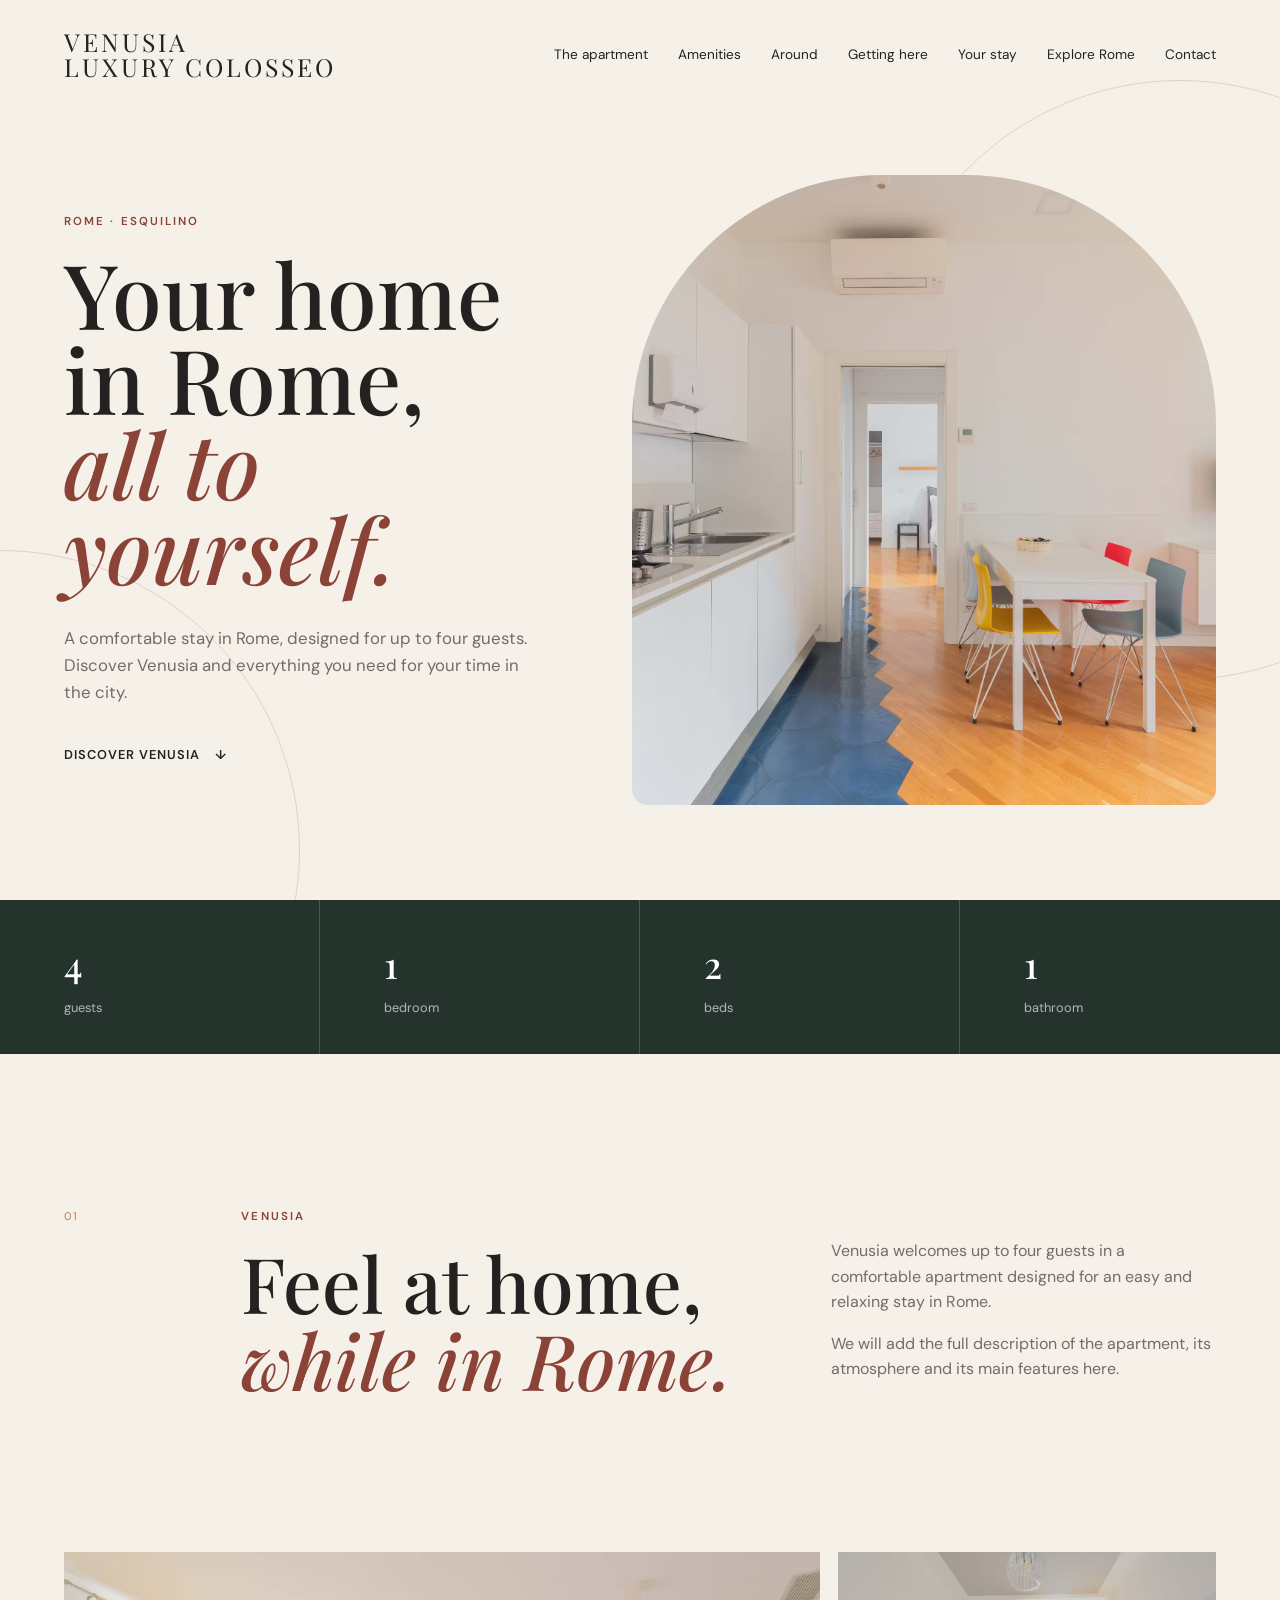
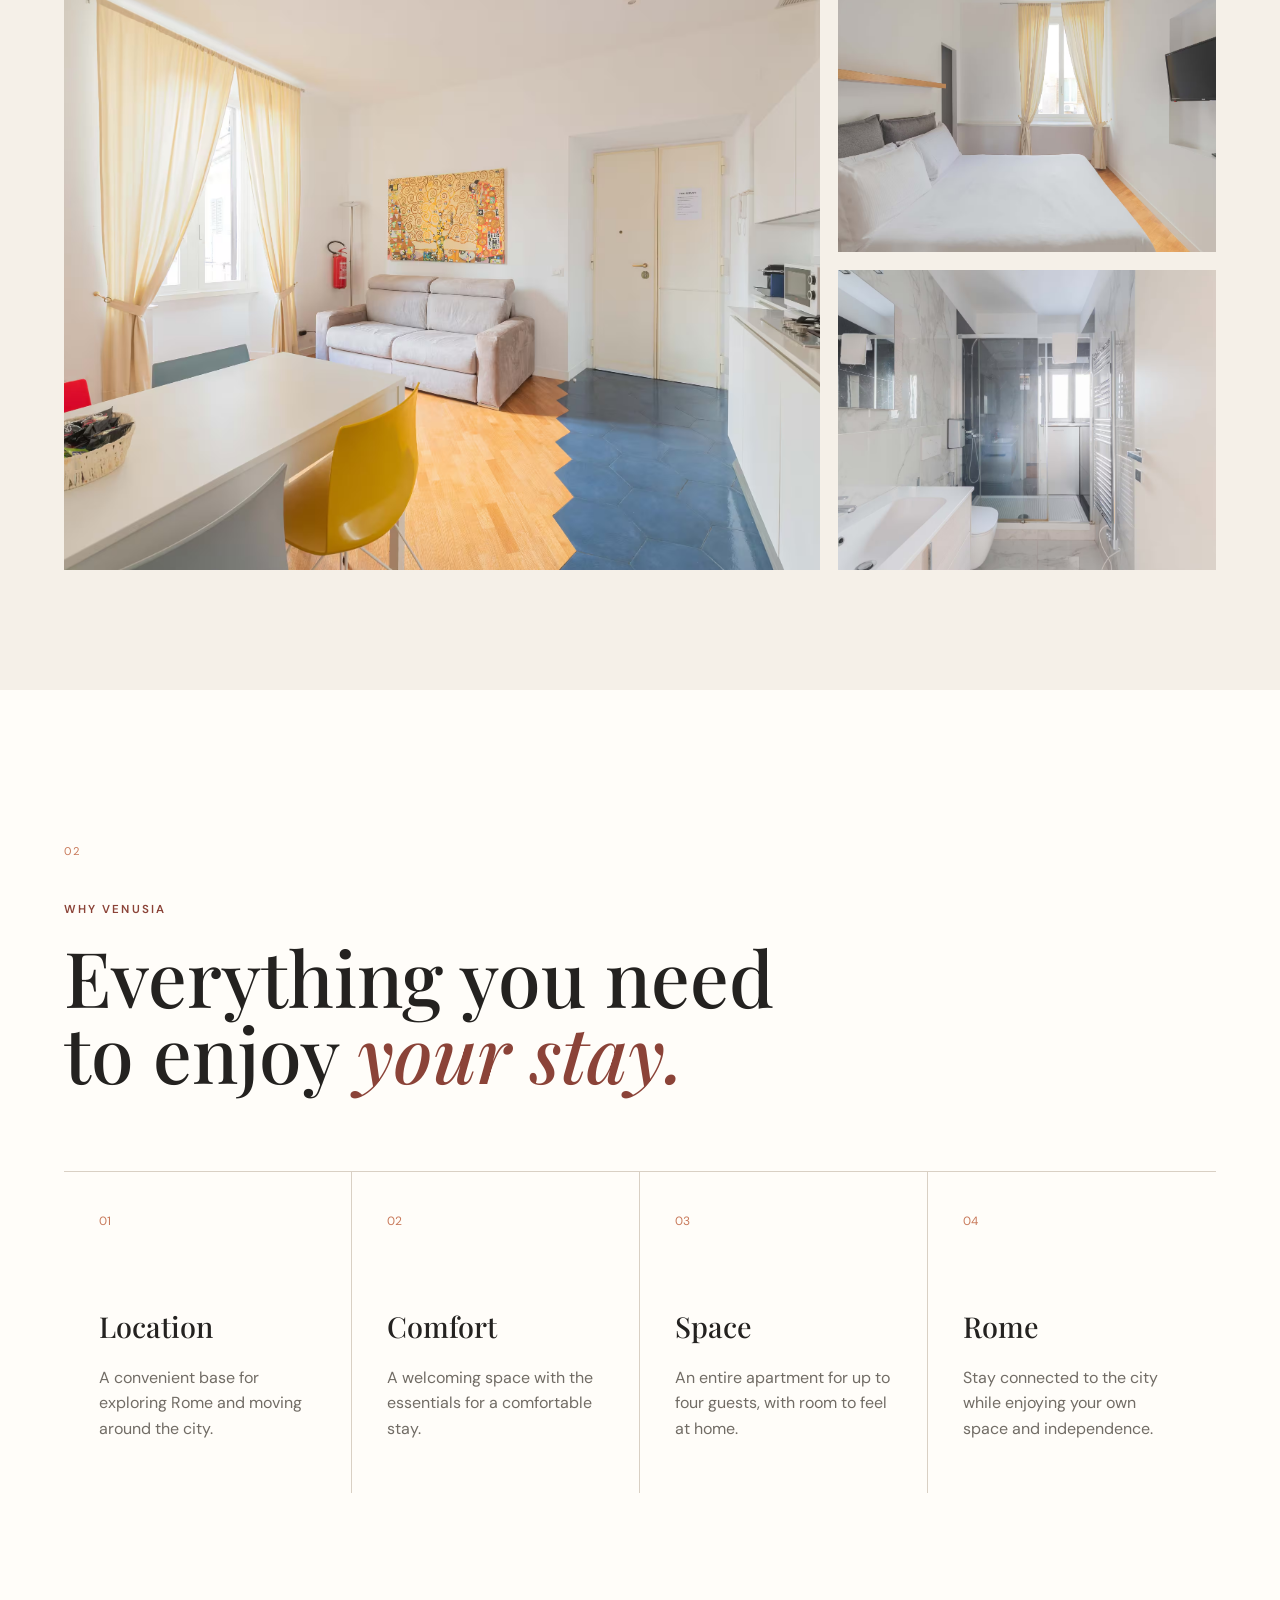
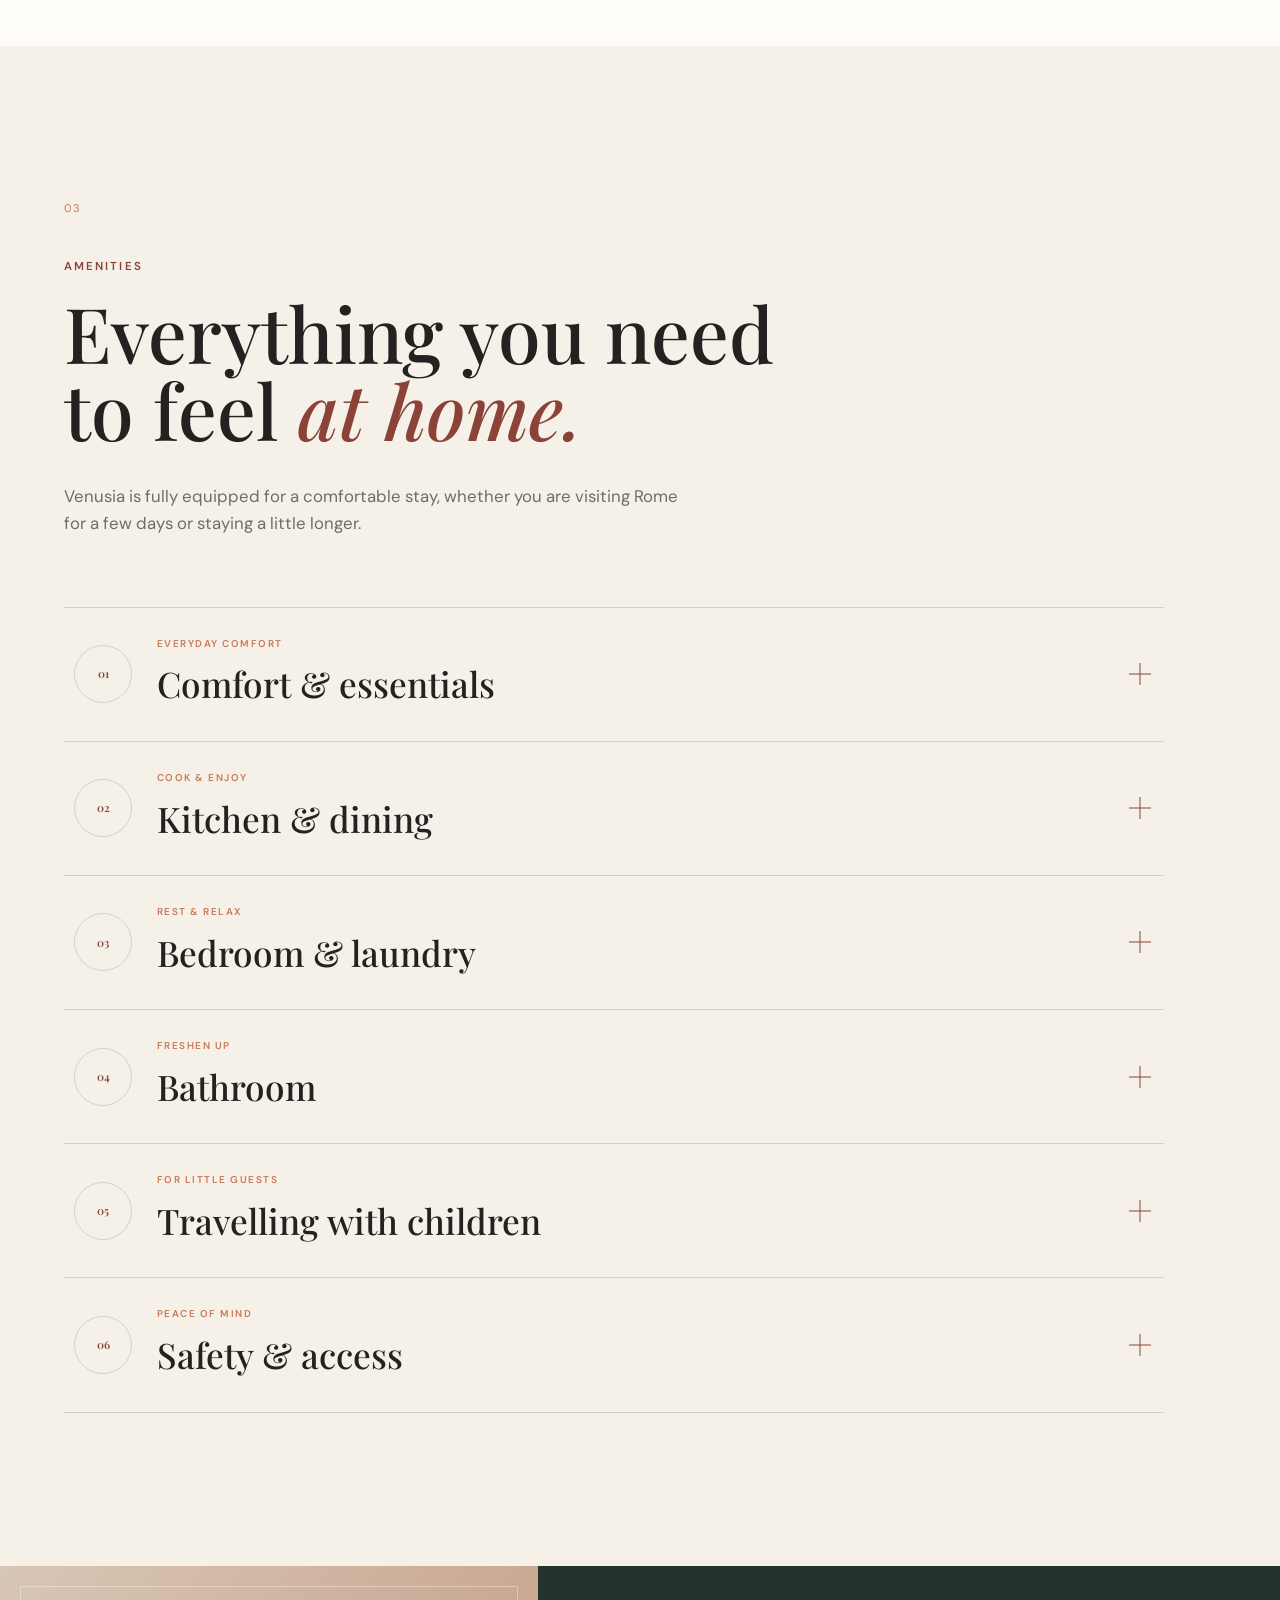
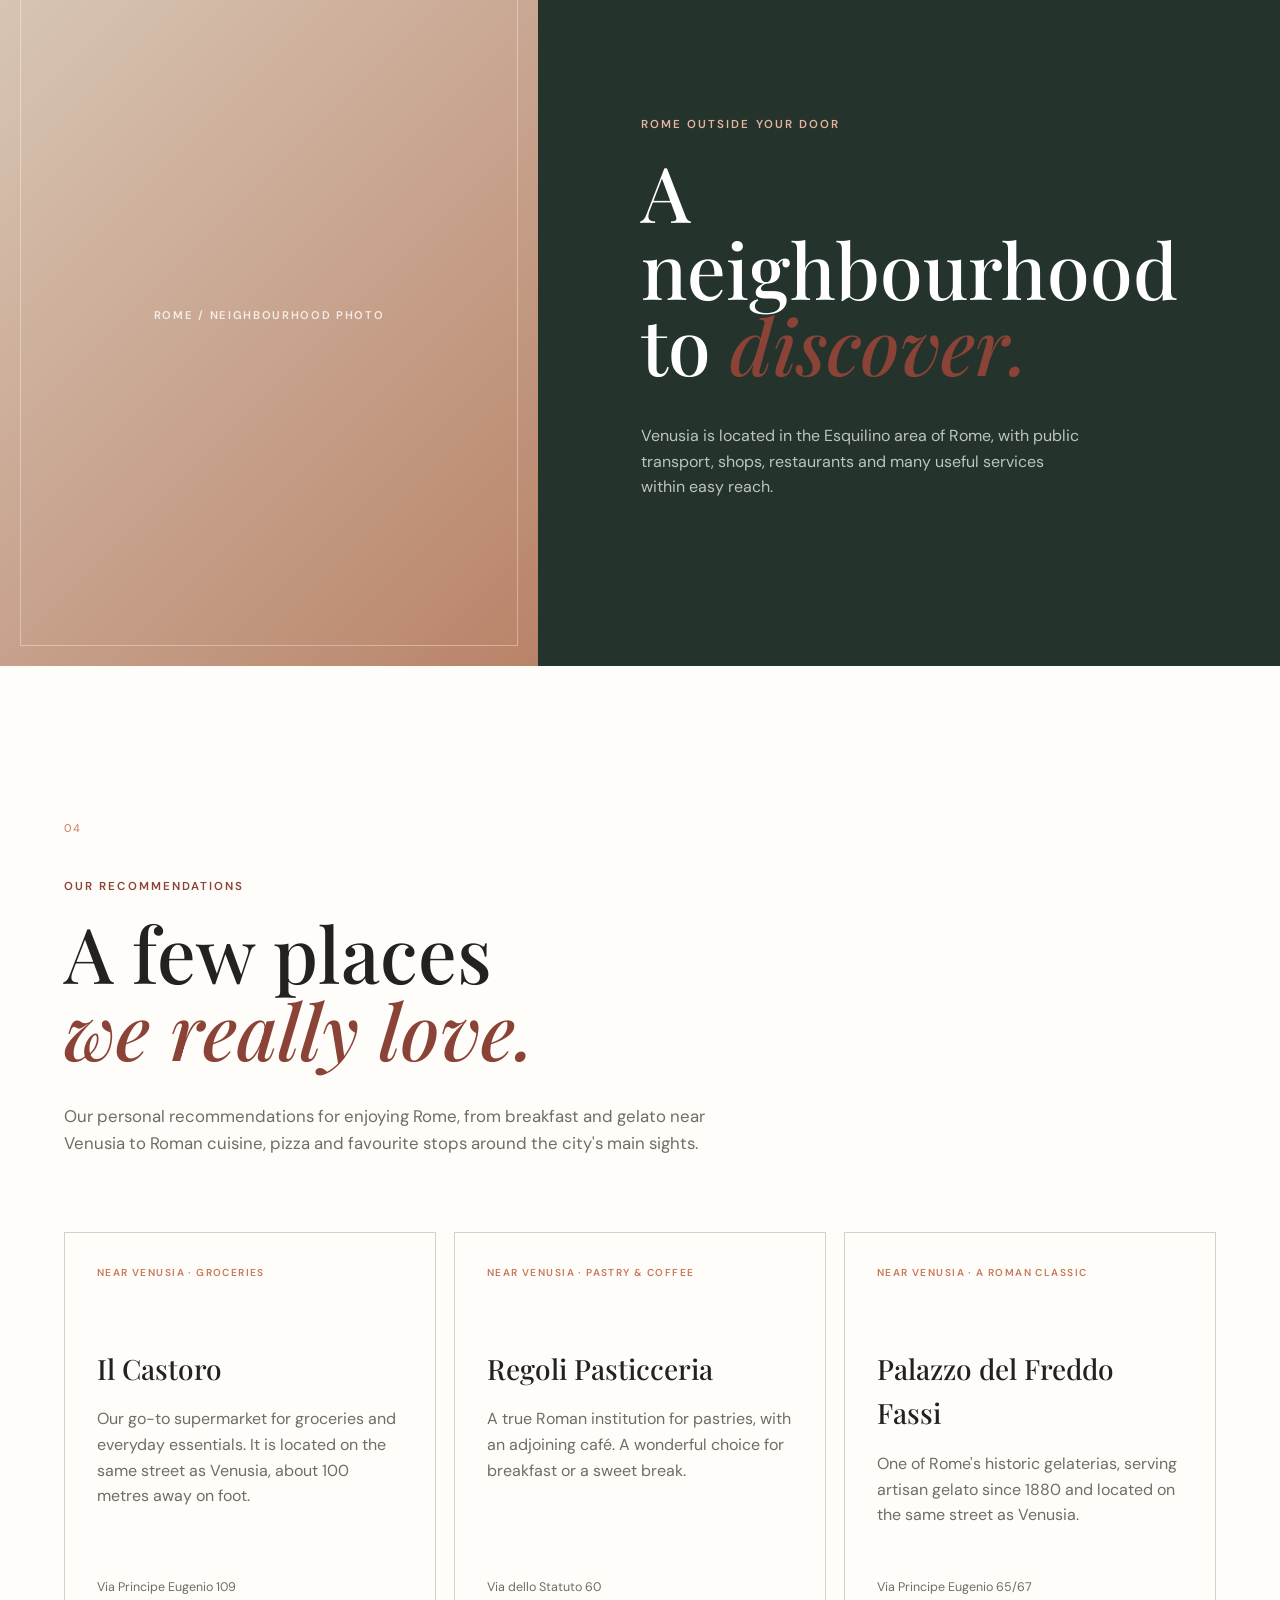
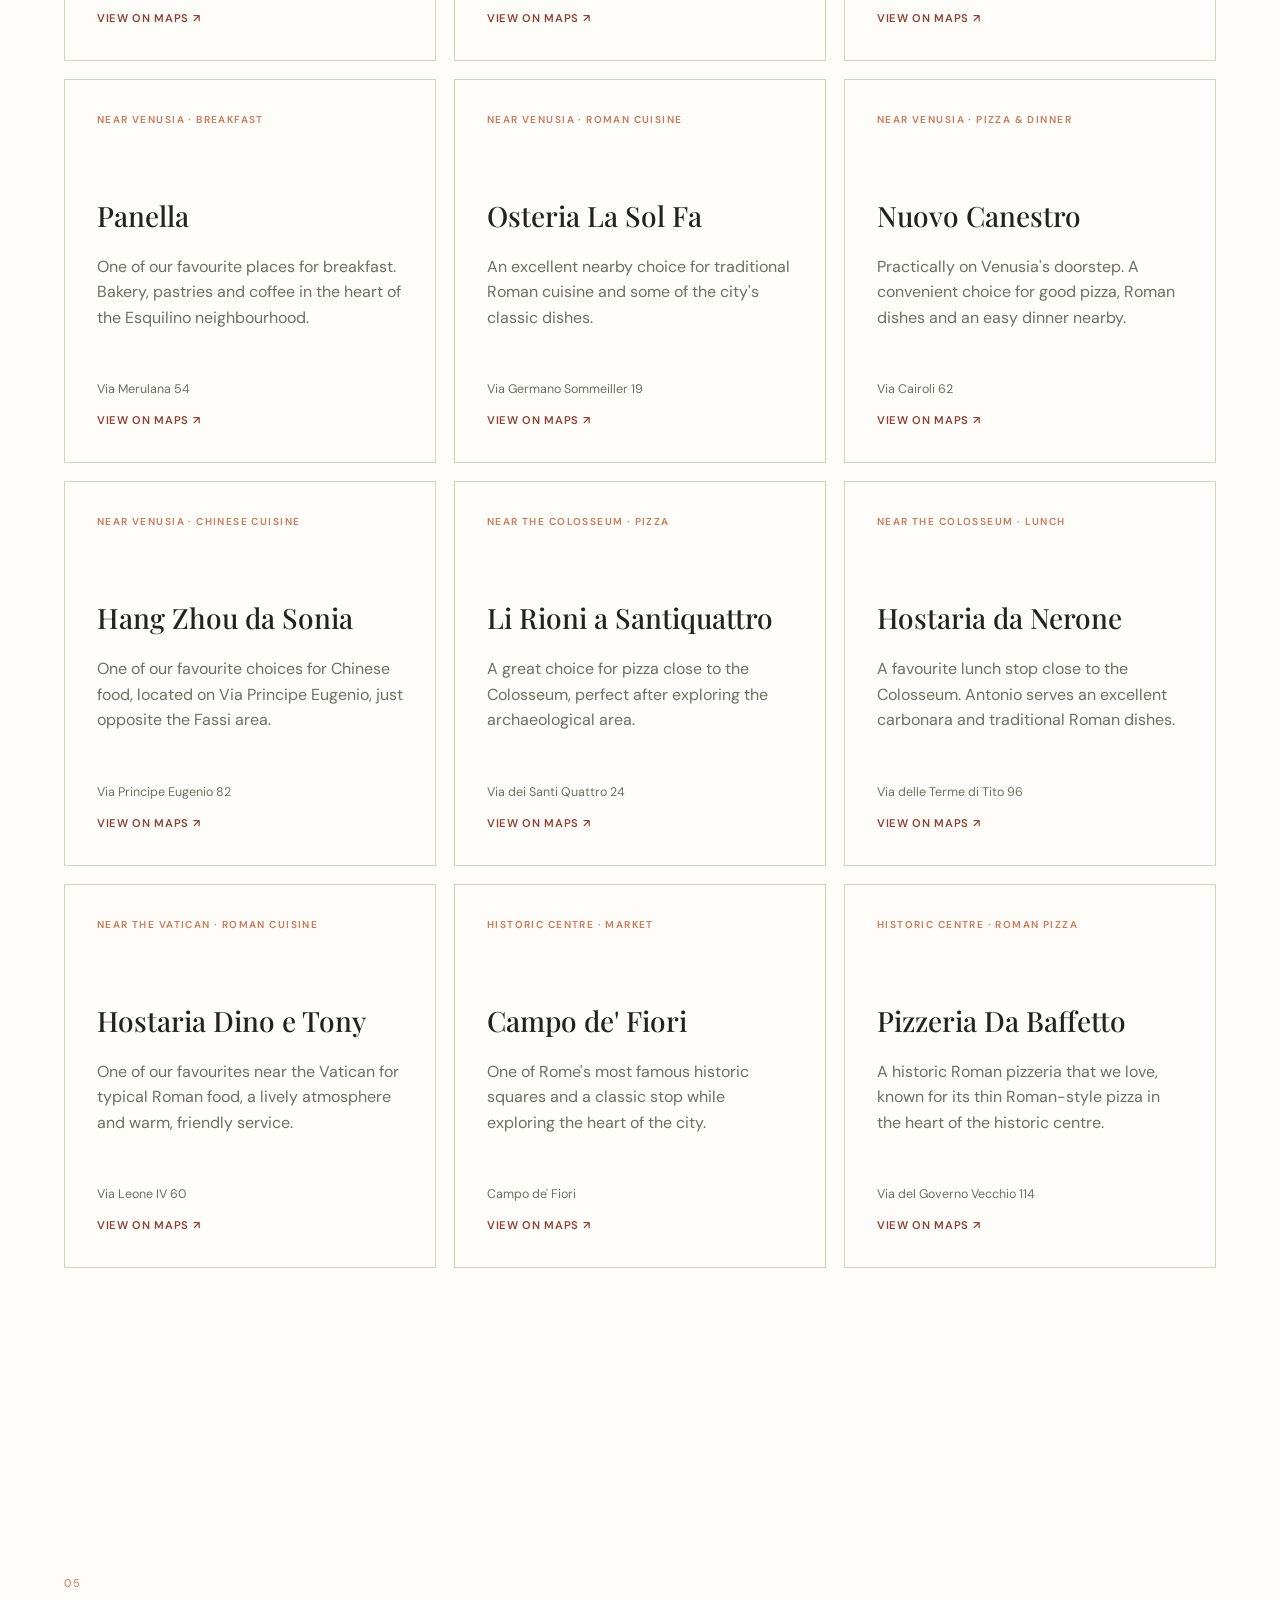
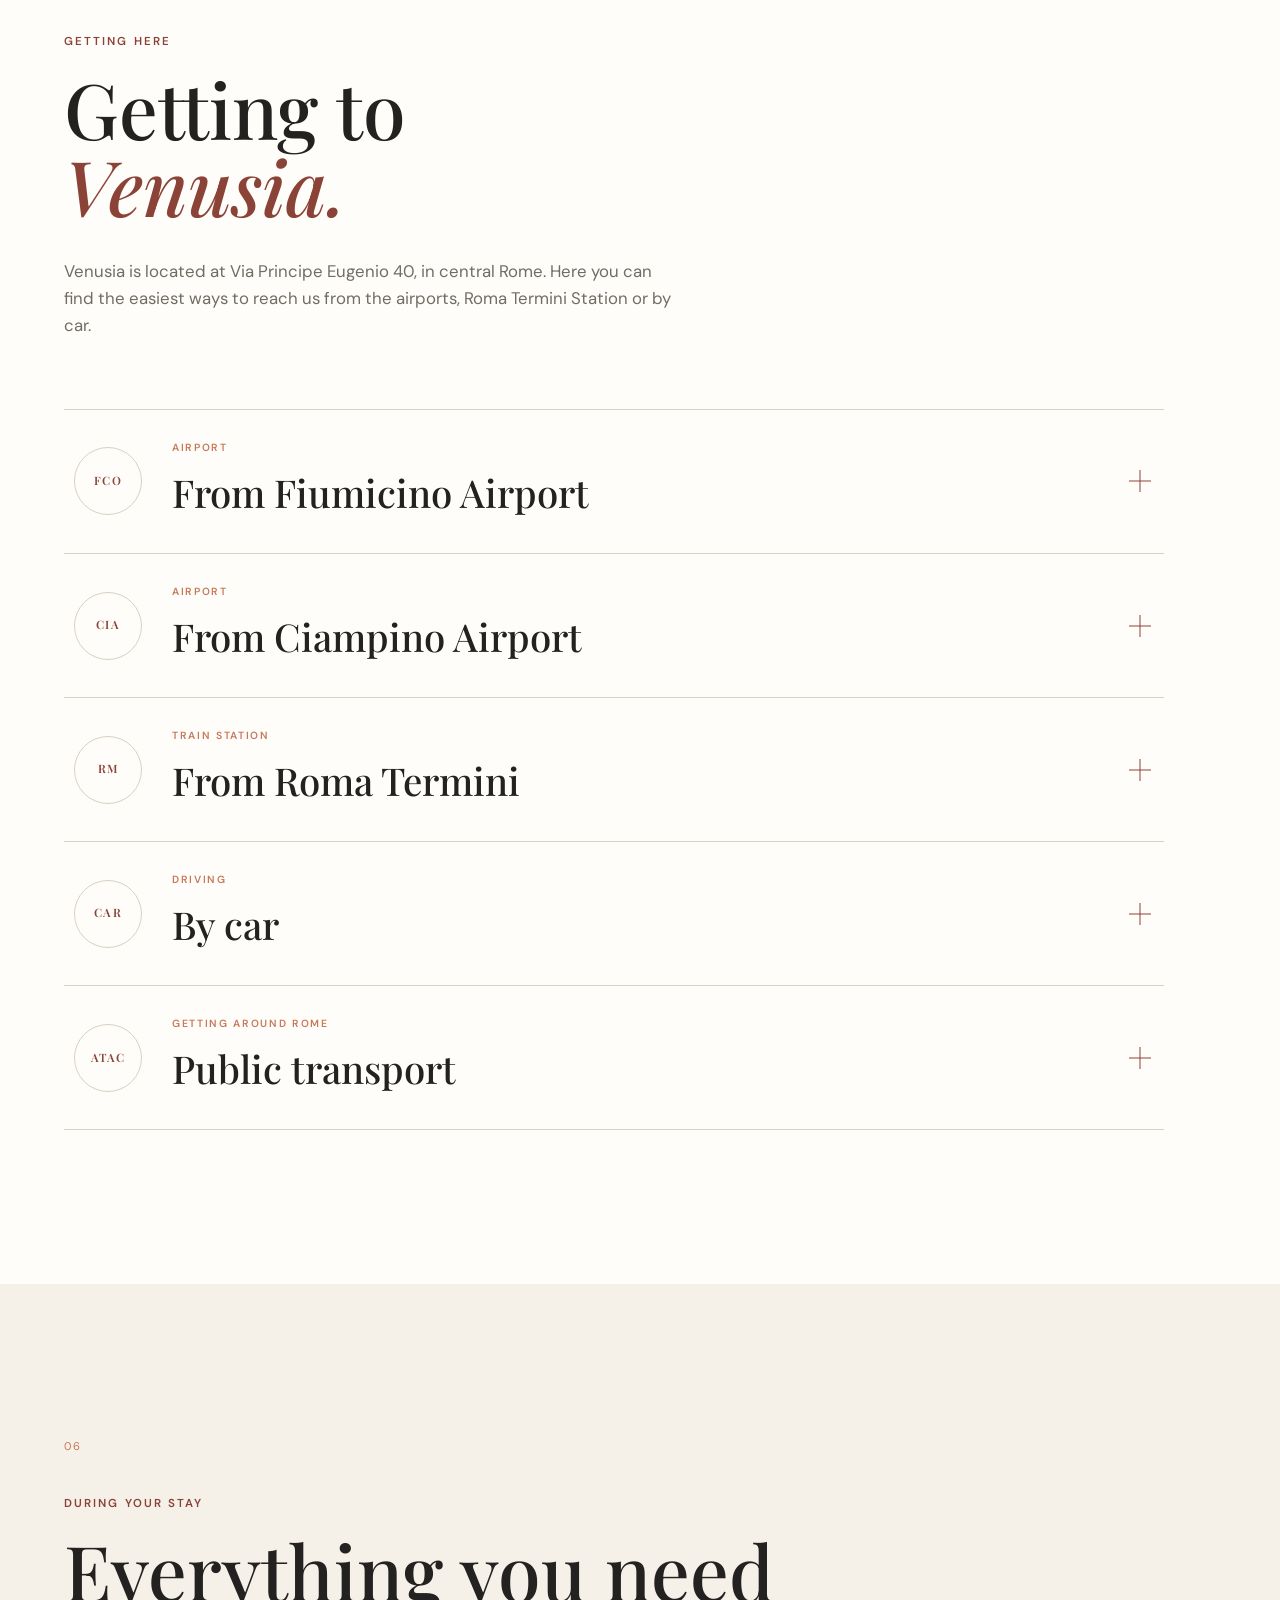
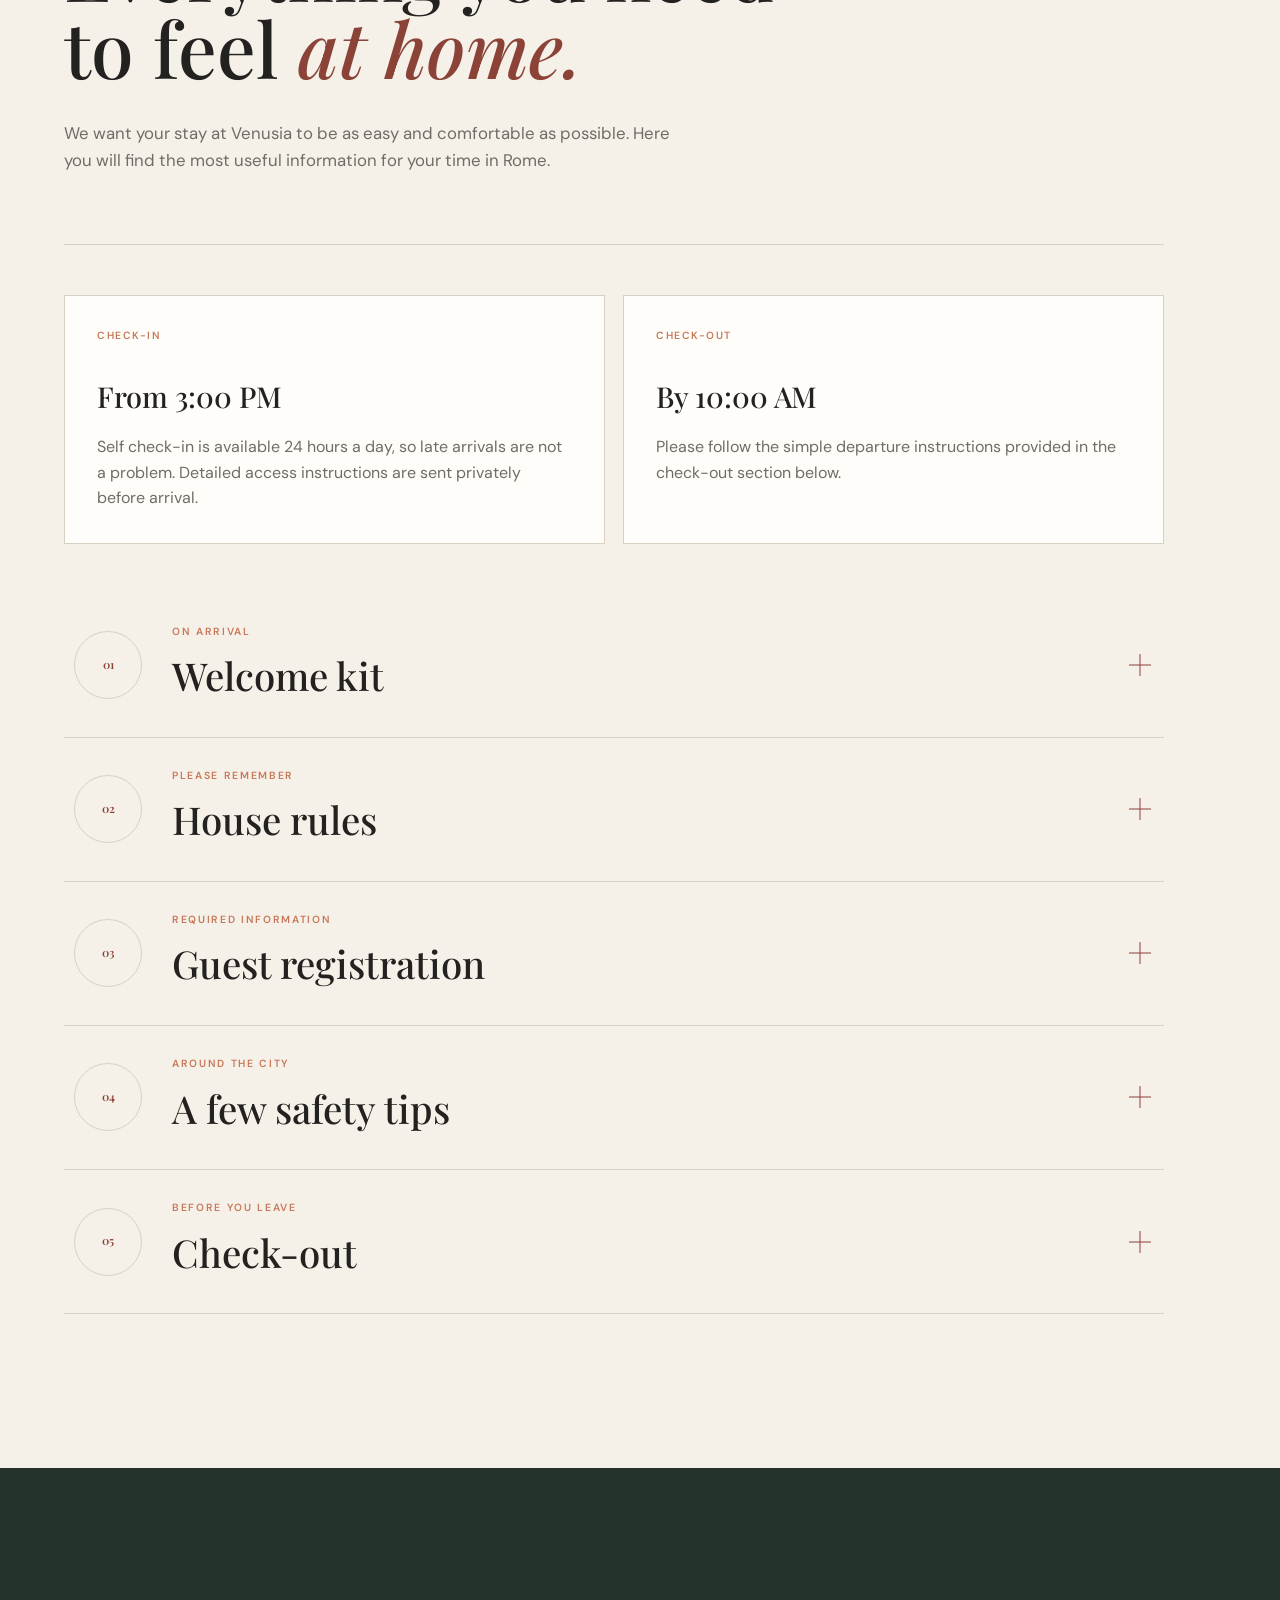
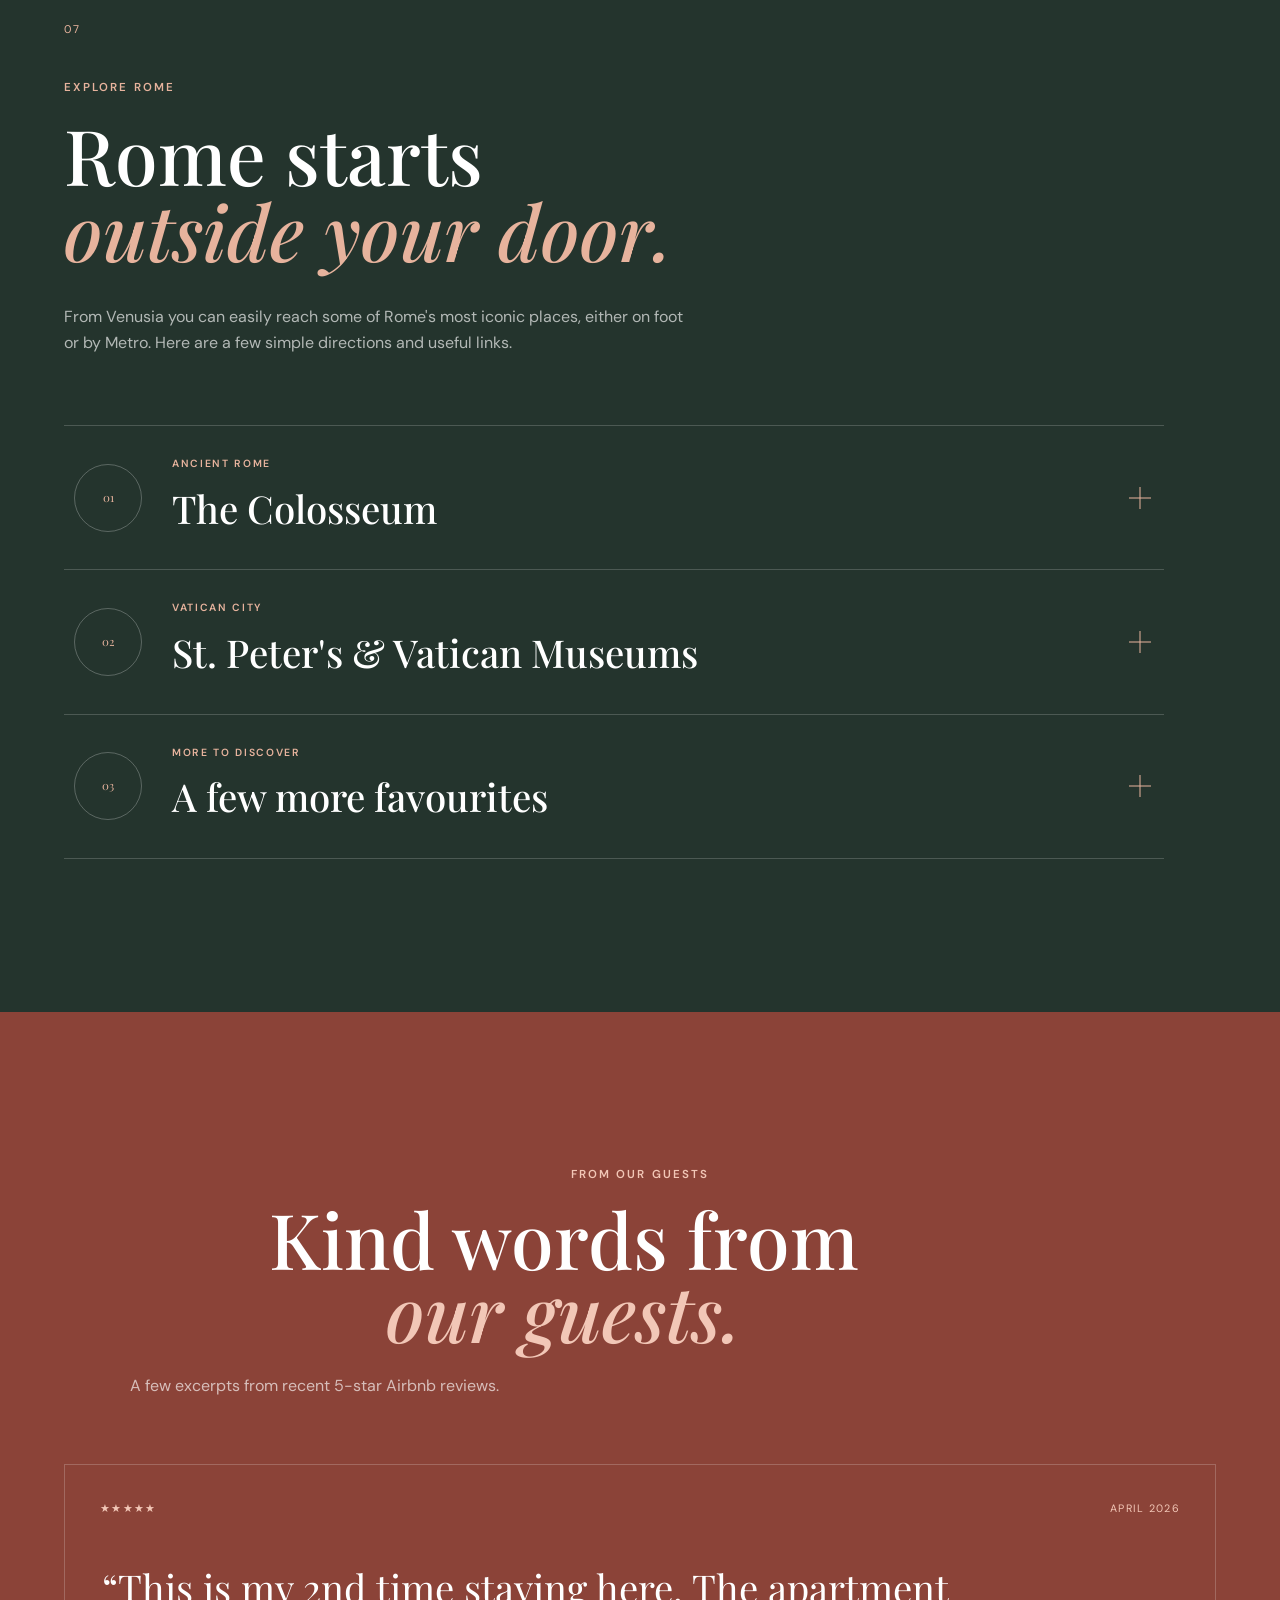
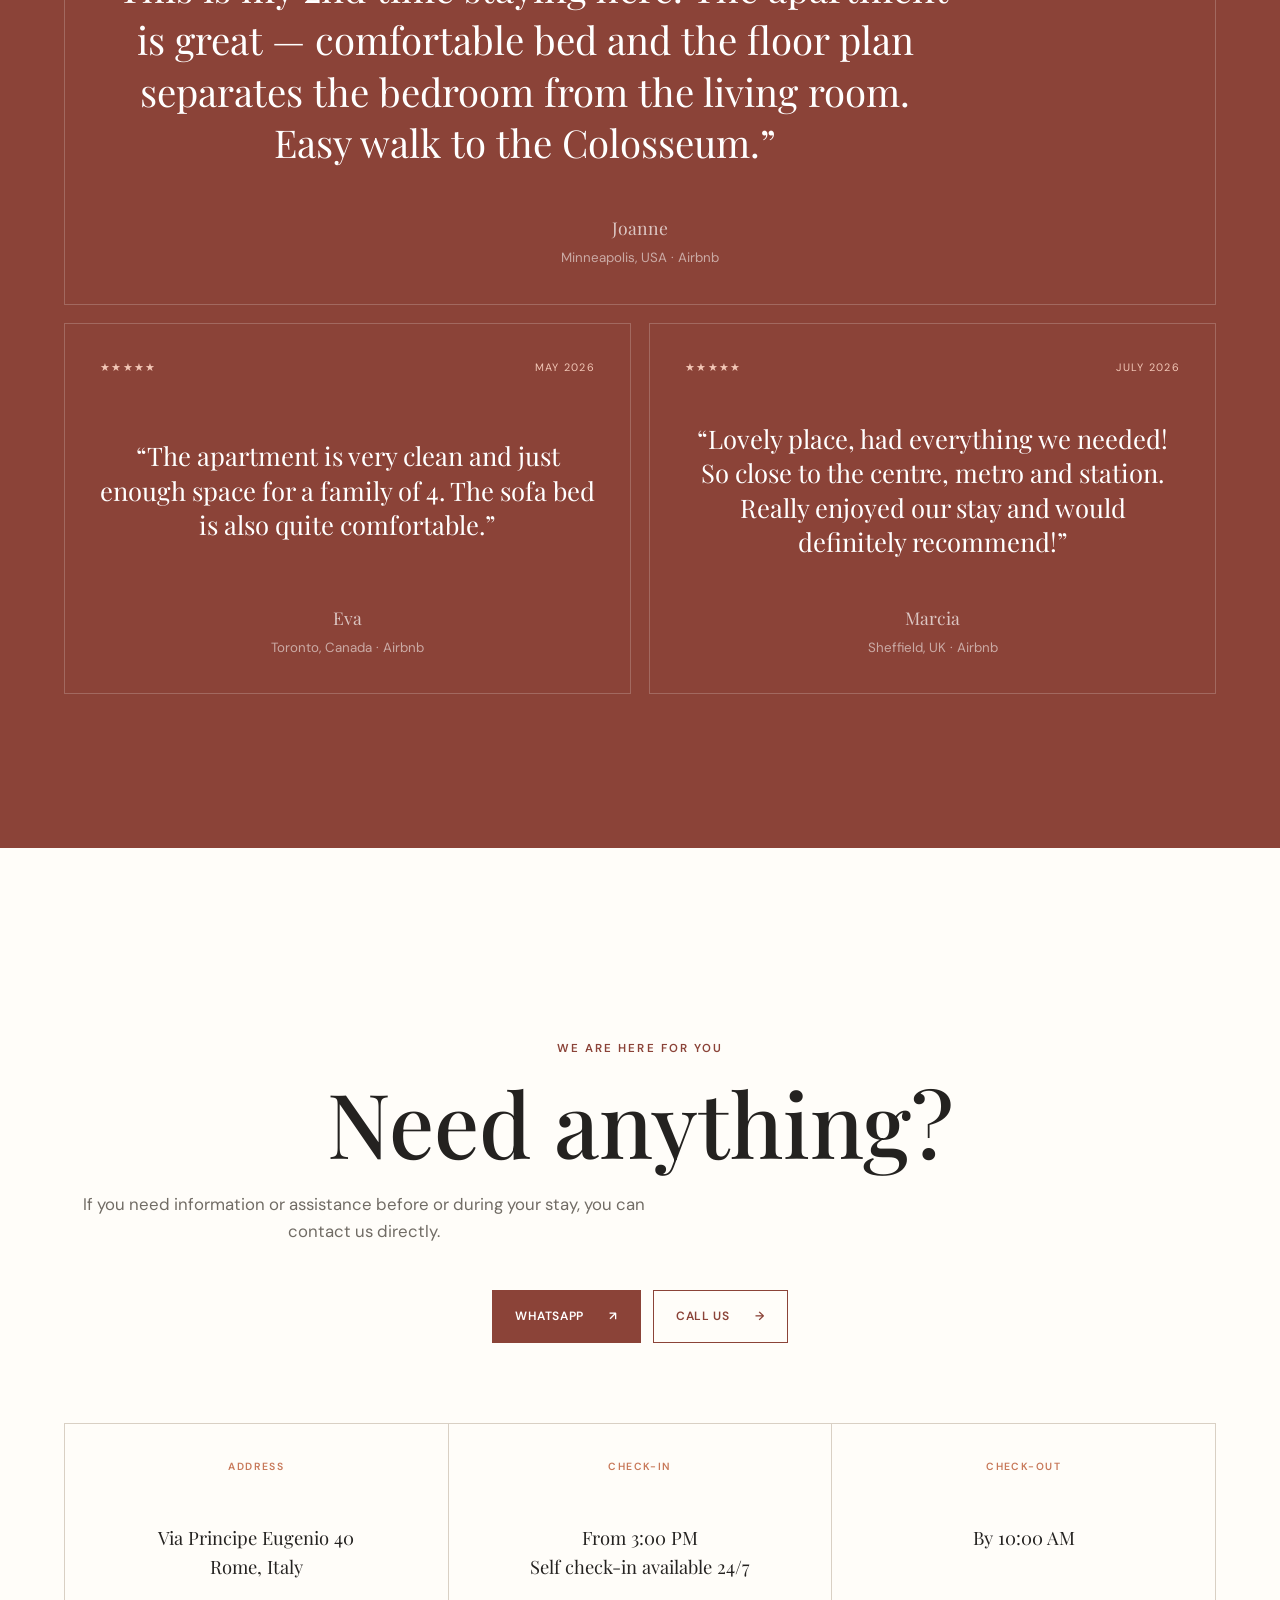
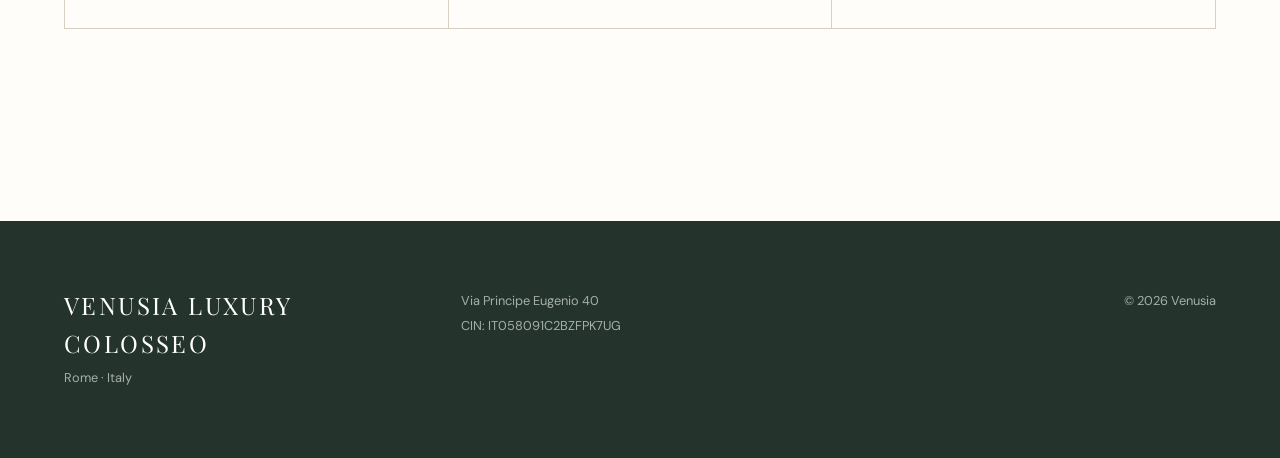
==== index.html @ f9a89384 "Complete Venusia Luxury Colosseo English website" ====
<!DOCTYPE html>
<html lang="en">

<head>
    <meta charset="UTF-8">

    <meta
        name="viewport"
        content="width=device-width, initial-scale=1.0"
    >

    <title>Venusia Luxury Colosseo | Rome</title>

    <meta
    name="description"
    content="Venusia Luxury Colosseo, a welcoming apartment in central Rome for up to four guests, close to the Colosseum and Metro Line A."
>

    <link rel="preconnect" href="https://fonts.googleapis.com">
    <link rel="preconnect" href="https://fonts.gstatic.com" crossorigin>

    <link
        href="https://fonts.googleapis.com/css2?family=DM+Sans:wght@400;500;600&family=Playfair+Display:ital,wght@0,500;0,600;1,500&display=swap"
        rel="stylesheet"
    >

    <link
        rel="stylesheet"
        href="css/style.css"
    >
</head>

<body>

    <!-- HEADER -->

    <header class="site-header">

        <a
            href="#top"
            class="logo"
        >
            VENUSIA
<span class="brand-subtitle">LUXURY COLOSSEO</span>
        </a>

       <nav class="desktop-nav">
    <a href="#casa">The apartment</a>
    <a href="#servizi">Amenities</a>
    <a href="#around-venusia">Around</a>
    <a href="#getting-here">Getting here</a>
    <a href="#during-stay">Your stay</a>
    <a href="#explore-rome">Explore Rome</a>
    <a href="#contatti">Contact</a>
       </nav>
        <button
            class="menu-button"
            id="menu-button"
            aria-label="Apri menu"
        >
            <span></span>
            <span></span>
        </button>

    </header>


    <!-- MENU MOBILE -->

    <div
        class="mobile-menu"
        id="mobile-menu"
    >

       <nav>
    <a href="#casa">The apartment</a>
    <a href="#servizi">Amenities</a>
    <a href="#around-venusia">Around Venusia</a>
    <a href="#getting-here">Getting to Venusia</a>
    <a href="#during-stay">During your stay</a>
    <a href="#explore-rome">Explore Rome</a>
    <a href="#recensioni">Reviews</a>
    <a href="#contatti">Contact</a>
       </nav>

    </div>


    <main id="top">


        <!-- HERO -->

        <section class="hero">

            <div class="hero-decoration hero-decoration-one"></div>
            <div class="hero-decoration hero-decoration-two"></div>

            <div class="hero-content">

                <p class="eyebrow">
                      ROME · ESQUILINO
                </p>

                 <h1>
                   Your home in Rome,<br>
                   <em>all to yourself.</em>
                </h1>

                <p class="hero-description">
    A comfortable stay in Rome, designed for up to four guests.
    Discover Venusia and everything you need for your time in the city.
</p>

                <a
                    href="#casa"
                    class="text-link"
                >
                    Discover Venusia
                    <span>↓</span>
                </a>

            </div>


            <div class="hero-image">

    <img
        src="assets/images/venusia-hero-bedroom.jpg.avif"
        alt="Bedroom at Venusia apartment in Rome"
    >

           </div>     

        </section>


        <!-- DATI RAPIDI -->

        <section class="facts">

    <div>
        <strong>4</strong>
        <span>guests</span>
    </div>

    <div>
        <strong>1</strong>
        <span>bedroom</span>
    </div>

    <div>
        <strong>2</strong>
        <span>beds</span>
    </div>

    <div>
        <strong>1</strong>
        <span>bathroom</span>
    </div>

</section>


        <!-- LA CASA -->

        <section
            class="section intro-section"
            id="casa"
        >

            <div class="section-number">
                01
            </div>

            <div class="section-heading">

                <p class="eyebrow">
                    VENUSIA
                </p>

                <h2>
    Feel at home,<br>
    <em>while in Rome.</em>
</h2>

            </div>

            <div class="intro-text">

    <p>
        Venusia welcomes up to four guests in a comfortable
        apartment designed for an easy and relaxing stay in Rome.
    </p>

    <p>
        We will add the full description of the apartment,
        its atmosphere and its main features here.
    </p>

</div>

            
        </section>


        <!-- GALLERIA -->

        <section class="gallery-section">

    <div class="gallery-main">

        <img
            src="assets/images/venusia-living-room.jpg.avif"
            alt="Living room and kitchen at Venusia apartment in Rome"
        >

    </div>


    <div class="gallery-small">

        <img
            src="assets/images/venusia-bedroom-wide.jpg.avif"
            alt="Bedroom at Venusia apartment in Rome"
        >

    </div>


    <div class="gallery-small">

        <img
            src="assets/images/venusia-bathroom.jpg.avif"
            alt="Bathroom and oversized shower at Venusia apartment in Rome"
        >

    </div>

</section>


        <!-- PERCHÉ VENUSIA -->

        <section class="section advantages-section">

            <div class="section-number">
                02
            </div>

            <div class="section-heading">

               <p class="eyebrow">
    WHY VENUSIA
</p>

                <h2>
    Everything you need<br>
    to enjoy <em>your stay.</em>
</h2>

            </div>


            <div class="advantages-grid">

                <article class="advantage">

                    <span>01</span>

                   <h3>Location</h3>

<p>
    A convenient base for exploring Rome and moving around the city.
</p>
                </article>


                <article class="advantage">

                    <span>02</span>

                    <h3>Comfort</h3>

<p>
    A welcoming space with the essentials for a comfortable stay.
</p>

                </article>


                <article class="advantage">

                    <span>03</span>

                    <h3>Space</h3>

<p>
    An entire apartment for up to four guests, with room to feel at home.
</p>

                </article>


                <article class="advantage">

                    <span>04</span>

                    <h3>Rome</h3>

<p>
    Stay connected to the city while enjoying your own space and independence.
</p>

                </article>

            </div>

        </section>


       <!-- AMENITIES -->

<section
    class="section services-section"
    id="servizi"
>

    <div class="section-number">
        03
    </div>


    <div class="section-heading">

        <p class="eyebrow">
            AMENITIES
        </p>

        <h2>
            Everything you need<br>
            to feel <em>at home.</em>
        </h2>

        <p class="amenities-intro">
            Venusia is fully equipped for a comfortable stay,
            whether you are visiting Rome for a few days
            or staying a little longer.
        </p>

    </div>


    <div class="amenities-list">


        <!-- COMFORT -->

        <details class="amenity-group">

            <summary>

                <div>

                    <span class="amenity-number">
                        01
                    </span>

                    <div>

                        <span class="amenity-small-title">
                            EVERYDAY COMFORT
                        </span>

                        <h3>
                            Comfort &amp; essentials
                        </h3>

                    </div>

                </div>

                <span class="amenity-plus"></span>

            </summary>


            <div class="amenity-content">

                <div>Wi-Fi</div>
                <div>Air conditioning</div>
                <div>Heating</div>
                <div>32-inch Smart TV</div>
                <div>Dedicated workspace</div>
                <div>Safe</div>
                <div>Elevator</div>
                <div>Continuous hot water</div>

            </div>

        </details>


        <!-- KITCHEN -->

        <details class="amenity-group">

            <summary>

                <div>

                    <span class="amenity-number">
                        02
                    </span>

                    <div>

                        <span class="amenity-small-title">
                            COOK &amp; ENJOY
                        </span>

                        <h3>
                            Kitchen &amp; dining
                        </h3>

                    </div>

                </div>

                <span class="amenity-plus"></span>

            </summary>


            <div class="amenity-content">

                <div>Fully equipped kitchen</div>
                <div>Fridge &amp; freezer</div>
                <div>Microwave</div>
                <div>Dishwasher</div>
                <div>Stovetop</div>
                <div>Nespresso coffee machine</div>
                <div>Kettle</div>
                <div>Toaster</div>
                <div>Pots &amp; pans</div>
                <div>Oil, salt &amp; pepper</div>
                <div>Dishes &amp; cutlery</div>
                <div>Dining table</div>

            </div>

        </details>


        <!-- BEDROOM -->

        <details class="amenity-group">

            <summary>

                <div>

                    <span class="amenity-number">
                        03
                    </span>

                    <div>

                        <span class="amenity-small-title">
                            REST &amp; RELAX
                        </span>

                        <h3>
                            Bedroom &amp; laundry
                        </h3>

                    </div>

                </div>

                <span class="amenity-plus"></span>

            </summary>


            <div class="amenity-content">

                <div>Bed linen</div>
                <div>Towels</div>
                <div>Extra pillows &amp; blankets</div>
                <div>Wardrobe &amp; drawers</div>
                <div>Hangers</div>
                <div>Washing machine</div>
                <div>Iron</div>

            </div>

        </details>


        <!-- BATHROOM -->

        <details class="amenity-group">

            <summary>

                <div>

                    <span class="amenity-number">
                        04
                    </span>

                    <div>

                        <span class="amenity-small-title">
                            FRESHEN UP
                        </span>

                        <h3>
                            Bathroom
                        </h3>

                    </div>

                </div>

                <span class="amenity-plus"></span>

            </summary>


            <div class="amenity-content">

                <div>Oversized shower</div>
                <div>Hairdryer</div>
                <div>Shampoo</div>
                <div>Body soap</div>
                <div>Shower gel</div>
                <div>Toilet paper</div>
                <div>Cleaning products</div>

            </div>

        </details>


        <!-- FAMILY -->

        <details class="amenity-group">

            <summary>

                <div>

                    <span class="amenity-number">
                        05
                    </span>

                    <div>

                        <span class="amenity-small-title">
                            FOR LITTLE GUESTS
                        </span>

                        <h3>
                            Travelling with children
                        </h3>

                    </div>

                </div>

                <span class="amenity-plus"></span>

            </summary>


            <div class="amenity-content">

                <div>Cot available on request</div>
                <div>Travel cot available on request</div>
                <div>High chair</div>
                <div>Bed linen provided</div>

            </div>

        </details>


        <!-- SAFETY -->

        <details class="amenity-group">

            <summary>

                <div>

                    <span class="amenity-number">
                        06
                    </span>

                    <div>

                        <span class="amenity-small-title">
                            PEACE OF MIND
                        </span>

                        <h3>
                            Safety &amp; access
                        </h3>

                    </div>

                </div>

                <span class="amenity-plus"></span>

            </summary>


            <div class="amenity-content">

                <div>Carbon monoxide detector</div>
                <div>Fire extinguisher</div>
                <div>First aid kit</div>
                <div>Self check-in</div>
                <div>Smart lock</div>
                <div>Elevator</div>
                <div>Paid parking nearby</div>

            </div>

        </details>

    </div>

</section>


        <!-- QUARTIERE -->

        <section
            class="neighbourhood-section"
            id="quartiere"
        >

            <div class="neighbourhood-image placeholder">
                <span>ROME / NEIGHBOURHOOD PHOTO</span>
            </div>


            <div class="neighbourhood-content">

               <p class="eyebrow">
    ROME OUTSIDE YOUR DOOR
</p>

<h2>
    A neighbourhood<br>
    to <em>discover.</em>
</h2>

<p>
    Venusia is located in the Esquilino area of Rome,
    with public transport, shops, restaurants and many
    useful services within easy reach.
</p>

            </div>

        </section>


 <!-- AROUND VENUSIA -->

<section
    class="section around-section"
    id="around-venusia"
>

    <div class="section-number">
        04
    </div>


    <div class="section-heading around-heading">

        <p class="eyebrow">
            OUR RECOMMENDATIONS
        </p>

        <h2>
            A few places<br>
            <em>we really love.</em>
        </h2>

        <p class="around-intro">
            Our personal recommendations for enjoying Rome,
            from breakfast and gelato near Venusia to Roman cuisine,
            pizza and favourite stops around the city's main sights.
        </p>

    </div>


    <div class="around-grid">


        <!-- IL CASTORO -->

        <a
            class="around-card"
            href="https://www.google.com/maps/search/?api=1&query=Il+Castoro+Supermercati+Via+Principe+Eugenio+109+Roma"
            target="_blank"
            rel="noopener noreferrer"
        >

            <span class="around-card-type">
                NEAR VENUSIA · GROCERIES
            </span>

            <h3>
                Il Castoro
            </h3>

            <p>
                Our go-to supermarket for groceries
                and everyday essentials. It is located
                on the same street as Venusia, about
                100 metres away on foot.
            </p>

            <span class="around-address">
                Via Principe Eugenio 109
            </span>

            <span class="around-link">
                View on Maps ↗
            </span>

        </a>


        <!-- REGOLI -->

        <a
            class="around-card"
            href="https://www.google.com/maps/search/?api=1&query=Regoli+Pasticceria+Via+dello+Statuto+60+Roma"
            target="_blank"
            rel="noopener noreferrer"
        >

            <span class="around-card-type">
                NEAR VENUSIA · PASTRY &amp; COFFEE
            </span>

            <h3>
                Regoli Pasticceria
            </h3>

            <p>
                A true Roman institution for pastries,
                with an adjoining café. A wonderful choice
                for breakfast or a sweet break.
            </p>

            <span class="around-address">
                Via dello Statuto 60
            </span>

            <span class="around-link">
                View on Maps ↗
            </span>

        </a>


        <!-- FASSI -->

        <a
            <a
            class="around-card"
            href="https://www.google.com/maps/search/?api=1&query=Palazzo+del+Freddo+Fassi+Via+Principe+Eugenio+65+Roma"
            target="_blank"
            rel="noopener noreferrer"
        >

            <span class="around-card-type">
                NEAR VENUSIA · A ROMAN CLASSIC
            </span>

            <h3>
                Palazzo del Freddo Fassi
            </h3>

            <p>
                One of Rome's historic gelaterias,
                serving artisan gelato since 1880
                and located on the same street as Venusia.
            </p>

            <span class="around-address">
                Via Principe Eugenio 65/67
            </span>

            <span class="around-link">
                View on Maps ↗
            </span>

        </a>


        <!-- PANELLA -->

        <a
            class="around-card"
            href="https://www.google.com/maps/search/?api=1&query=Panella+Via+Merulana+54+Roma"
            target="_blank"
            rel="noopener noreferrer"
        >

            <span class="around-card-type">
                NEAR VENUSIA · BREAKFAST
            </span>

            <h3>
                Panella
            </h3>

            <p>
                One of our favourite places for breakfast.
                Bakery, pastries and coffee in the heart
                of the Esquilino neighbourhood.
            </p>

            <span class="around-address">
                Via Merulana 54
            </span>

            <span class="around-link">
                View on Maps ↗
            </span>

        </a>


        <!-- LA SOL FA -->

        <a
            class="around-card"
            href="https://www.google.com/maps/search/?api=1&query=Osteria+La+Sol+Fa+Via+Germano+Sommeiller+19+Roma"
            target="_blank"
            rel="noopener noreferrer"
        >

            <span class="around-card-type">
                NEAR VENUSIA · ROMAN CUISINE
            </span>

            <h3>
                Osteria La Sol Fa
            </h3>

            <p>
                An excellent nearby choice for
                traditional Roman cuisine and
                some of the city's classic dishes.
            </p>

            <span class="around-address">
                Via Germano Sommeiller 19
            </span>

            <span class="around-link">
                View on Maps ↗
            </span>

        </a>


        <!-- NUOVO CANESTRO -->

        <a
            class="around-card"
            href="https://www.google.com/maps/search/?api=1&query=Ristorante+Nuovo+Canestro+Via+Cairoli+62+Roma"
            target="_blank"
            rel="noopener noreferrer"
        >

            <span class="around-card-type">
                NEAR VENUSIA · PIZZA &amp; DINNER
            </span>

            <h3>
                Nuovo Canestro
            </h3>

            <p>
                Practically on Venusia's doorstep.
                A convenient choice for good pizza,
                Roman dishes and an easy dinner nearby.
            </p>

            <span class="around-address">
                Via Cairoli 62
            </span>

            <span class="around-link">
                View on Maps ↗
            </span>

        </a>


        <!-- HANG ZHOU -->

        <a
            class="around-card"
            href="https://www.google.com/maps/search/?api=1&query=Hang+Zhou+da+Sonia+Via+Principe+Eugenio+82+Roma"
            target="_blank"
            rel="noopener noreferrer"
        >

            <span class="around-card-type">
                NEAR VENUSIA · CHINESE CUISINE
            </span>

            <h3>
                Hang Zhou da Sonia
            </h3>

            <p>
                One of our favourite choices for Chinese food,
                located on Via Principe Eugenio,
                just opposite the Fassi area.
            </p>

            <span class="around-address">
                Via Principe Eugenio 82
            </span>

            <span class="around-link">
                View on Maps ↗
            </span>

        </a>


        <!-- LI RIONI -->

        <a
            class="around-card"
            href="https://www.google.com/maps/search/?api=1&query=Li+Rioni+a+Santiquattro+Via+dei+Santi+Quattro+24+Roma"
            target="_blank"
            rel="noopener noreferrer"
        >

            <span class="around-card-type">
                NEAR THE COLOSSEUM · PIZZA
            </span>

            <h3>
                Li Rioni a Santiquattro
            </h3>

            <p>
                A great choice for pizza close to
                the Colosseum, perfect after exploring
                the archaeological area.
            </p>

            <span class="around-address">
                Via dei Santi Quattro 24
            </span>

            <span class="around-link">
                View on Maps ↗
            </span>

        </a>


        <!-- HOSTARIA DA NERONE -->

        <a
            class="around-card"
            href="https://www.google.com/maps/search/?api=1&query=Hostaria+da+Nerone+Via+delle+Terme+di+Tito+96+Roma"
            target="_blank"
            rel="noopener noreferrer"
        >

            <span class="around-card-type">
                NEAR THE COLOSSEUM · LUNCH
            </span>

            <h3>
                Hostaria da Nerone
            </h3>

            <p>
                A favourite lunch stop close to the Colosseum.
                Antonio serves an excellent carbonara
                and traditional Roman dishes.
            </p>

            <span class="around-address">
                Via delle Terme di Tito 96
            </span>

            <span class="around-link">
                View on Maps ↗
            </span>

        </a>


        <!-- DINO E TONY -->

        <a
            class="around-card"
            href="https://www.google.com/maps/search/?api=1&query=Hostaria+Dino+e+Tony+Via+Leone+IV+60+Roma"
            target="_blank"
            rel="noopener noreferrer"
        >

            <span class="around-card-type">
                NEAR THE VATICAN · ROMAN CUISINE
            </span>

            <h3>
                Hostaria Dino e Tony
            </h3>

            <p>
                One of our favourites near the Vatican
                for typical Roman food, a lively atmosphere
                and warm, friendly service.
            </p>

            <span class="around-address">
                Via Leone IV 60
            </span>

            <span class="around-link">
                View on Maps ↗
            </span>

        </a>


        <!-- CAMPO DE' FIORI -->

        <a
            class="around-card"
            href="https://www.google.com/maps/search/?api=1&query=Campo+de+Fiori+Roma"
            target="_blank"
            rel="noopener noreferrer"
        >

            <span class="around-card-type">
                HISTORIC CENTRE · MARKET
            </span>

            <h3>
                Campo de' Fiori
            </h3>

            <p>
                One of Rome's most famous historic squares
                and a classic stop while exploring
                the heart of the city.
            </p>

            <span class="around-address">
                Campo de' Fiori
            </span>

            <span class="around-link">
                View on Maps ↗
            </span>

        </a>


        <!-- DA BAFFETTO -->

        <a
            class="around-card"
            href="https://www.google.com/maps/search/?api=1&query=Pizzeria+Da+Baffetto+Via+del+Governo+Vecchio+114+Roma"
            target="_blank"
            rel="noopener noreferrer"
        >

            <span class="around-card-type">
                HISTORIC CENTRE · ROMAN PIZZA
            </span>

            <h3>
                Pizzeria Da Baffetto
            </h3>

            <p>
                A historic Roman pizzeria that we love,
                known for its thin Roman-style pizza
                in the heart of the historic centre.
            </p>

            <span class="around-address">
                Via del Governo Vecchio 114
            </span>

            <span class="around-link">
                View on Maps ↗
            </span>

        </a>


    </div>

</section>

        <!-- GETTING TO VENUSIA -->

<section
    class="section travel-section"
    id="getting-here"
>

    <div class="section-number">
        05
    </div>


    <div class="section-heading travel-heading">

        <p class="eyebrow">
            GETTING HERE
        </p>

        <h2>
            Getting to<br>
            <em>Venusia.</em>
        </h2>

        <p class="travel-intro">
            Venusia is located at Via Principe Eugenio 40,
            in central Rome. Here you can find the easiest
            ways to reach us from the airports, Roma Termini
            Station or by car.
        </p>

    </div>


    <div class="travel-list">


        <!-- FIUMICINO -->

        <details class="travel-card">

            <summary>

                <div class="travel-summary-left">

                    <span class="travel-code">
                        FCO
                    </span>

                    <div>
                        <span class="travel-small-title">
                            AIRPORT
                        </span>

                        <h3>
                            From Fiumicino Airport
                        </h3>
                    </div>

                </div>

                <span class="travel-plus"></span>

            </summary>


            <div class="travel-content">

                <p class="travel-lead">
                    There are three main ways to reach
                    Venusia from Rome Fiumicino Airport.
                </p>


                <div class="travel-options">

                    <article>

                        <span class="option-number">
                            01
                        </span>

                        <h4>
                            Leonardo Express
                        </h4>

                        <p>
                            The direct train connects Fiumicino
                            Airport with Roma Termini Station.
                        </p>

                        <strong>
                            Approx. €14 per person
                        </strong>

                    </article>


                    <article>

                        <span class="option-number">
                            02
                        </span>

                        <h4>
                            Taxi
                        </h4>

                        <p>
                            A taxi can take you directly from
                            the airport to Venusia.
                        </p>

                        <strong>
                            Approx. €55
                        </strong>

                    </article>


                    <article>

                        <span class="option-number">
                            03
                        </span>

                        <h4>
                            Shuttle bus
                        </h4>

                        <p>
                            A cheaper option to reach Roma Termini,
                            although the journey usually takes longer.
                        </p>

                        <strong>
                            Approx. €6 per person
                        </strong>

                    </article>

                </div>


                <div class="travel-note">

                    <p>
                        If you choose the train or shuttle bus,
                        you will arrive at Roma Termini Station.
                        From there, Venusia can be reached on foot,
                        by bus or by Metro.
                    </p>

                    <a href="#termini">
                        See directions from Termini ↓
                    </a>

                </div>

            </div>

        </details>


        <!-- CIAMPINO -->

        <details class="travel-card">

            <summary>

                <div class="travel-summary-left">

                    <span class="travel-code">
                        CIA
                    </span>

                    <div>
                        <span class="travel-small-title">
                            AIRPORT
                        </span>

                        <h3>
                            From Ciampino Airport
                        </h3>
                    </div>

                </div>

                <span class="travel-plus"></span>

            </summary>


            <div class="travel-content">

                <p class="travel-lead">
                    The journey from Ciampino Airport to Venusia
                    usually takes around one hour.
                </p>

                <p>
                    One of the easiest options is to take a shuttle
                    bus from Ciampino Airport to Roma Termini Station
                    and continue to Venusia from there.
                </p>


                <a
                    class="travel-button"
                    href="https://www.sitbusshuttle.com/"
                    target="_blank"
                    rel="noopener noreferrer"
                >
                    Check shuttle bus
                    <span>↗</span>
                </a>


                <div class="travel-note">

                    <p>
                        Once you arrive at Roma Termini,
                        follow the directions in the section below.
                    </p>

                    <a href="#termini">
                        See directions from Termini ↓
                    </a>

                </div>

            </div>

        </details>


        <!-- TERMINI -->

        <details
            class="travel-card"
            id="termini"
        >

            <summary>

                <div class="travel-summary-left">

                    <span class="travel-code">
                        RM
                    </span>

                    <div>
                        <span class="travel-small-title">
                            TRAIN STATION
                        </span>

                        <h3>
                            From Roma Termini
                        </h3>
                    </div>

                </div>

                <span class="travel-plus"></span>

            </summary>


            <div class="travel-content">

                <p class="travel-lead">
                    Venusia is close to Roma Termini Station
                    and can be reached in three different ways.
                </p>


                <div class="termini-options">


                    <article class="termini-option">

                        <span class="option-number">
                            01
                        </span>

                        <div>

                            <h4>
                                On foot
                            </h4>

                            <p>
                                Venusia is approximately a
                                10-minute walk from Roma Termini.
                            </p>

                        </div>

                    </article>


                    <article class="termini-option">

                        <span class="option-number">
                            02
                        </span>

                        <div>

                            <h4>
                                Bus 649
                            </h4>

                            <p>
                                The 649 bus stop is located in
                                Piazza dei Cinquecento, just outside
                                Termini Station, near number 58.
                            </p>

                            <p>
                                Get off at the
                                <strong>Conte Verde</strong> stop.
                                Via Principe Eugenio runs parallel
                                to the stop and is just across
                                the street.
                            </p>

                        </div>

                    </article>


                    <article class="termini-option">

                        <span class="option-number">
                            03
                        </span>

                        <div>

                            <h4>
                                Metro Line A
                            </h4>

                            <p>
                                From Termini, take Metro Line A
                                towards <strong>Anagnina</strong>
                                for one stop and get off at
                                <strong>Vittorio Emanuele</strong>.
                            </p>

                            <p>
                                Take the exit towards
                                <strong>Piazza Dante</strong>.
                                When you reach street level near
                                Gatsby Café, turn left and walk
                                along the portico.
                            </p>

                            <p>
                                At the end of the columns,
                                turn right into Via Principe Eugenio.
                                Venusia is located at number 40.
                            </p>

                        </div>

                    </article>


                </div>


                <div class="address-box">

                    <span>
                        VENUSIA
                    </span>

                    <strong>
                        Via Principe Eugenio 40
                    </strong>

                    <p>
                        Rome, Italy
                    </p>

                </div>


                <p class="security-note">
                    Detailed access and self check-in instructions
                    will be sent privately before your arrival.
                </p>

            </div>

        </details>


<!-- BY CAR -->

<details class="travel-card">

    <summary>

        <div class="travel-summary-left">

            <span class="travel-code">
                CAR
            </span>

            <div>

                <span class="travel-small-title">
                    DRIVING
                </span>

                <h3>
                    By car
                </h3>

            </div>

        </div>

        <span class="travel-plus"></span>

    </summary>


    <div class="travel-content">

        <p class="travel-lead">
            If you are arriving by car, several parking
            options are available around Venusia.
        </p>

        <div class="travel-note">

    <p>
        Venusia does not have a private or reserved
        parking space. Street parking and private
        garages are available in the surrounding area.
    </p>

</div>


        <div class="parking-grid">

            <article>

                <span class="option-number">
                    01
                </span>

                <h4>
                    Street parking
                </h4>

                <p>
                    Blue-line parking spaces are available
                    in the surrounding streets and are
                    subject to a fee.
                </p>

                <strong>
                    Approx. €8 per day
                </strong>

            </article>


            <article>

                <span class="option-number">
                    02
                </span>

                <h4>
                    Free parking
                </h4>

                <p>
                    White-line parking spaces may also be
                    available and are generally free where
                    parking is permitted.
                </p>

            </article>


            <article>

                <span class="option-number">
                    03
                </span>

                <h4>
                    Private garage
                </h4>

                <p>
                    A private garage is located approximately
                    100 metres from the apartment.
                </p>

                <strong>
                    Approx. €35 per day
                </strong>

            </article>

        </div>


        <a
            class="travel-button"
            href="https://www.google.com/search?q=garage%20via%20buonarroti%20roma"
            target="_blank"
            rel="noopener noreferrer"
        >
            View nearby garage
            <span>↗</span>
        </a>


        <p class="price-disclaimer">
            Parking and transport prices are indicative
            and may change over time.
        </p>

    </div>

</details>


<!-- PUBLIC TRANSPORT -->

<details class="travel-card">

    <summary>

        <div class="travel-summary-left">

            <span class="travel-code">
                ATAC
            </span>

            <div>

                <span class="travel-small-title">
                    GETTING AROUND ROME
                </span>

                <h3>
                    Public transport
                </h3>

            </div>

        </div>

        <span class="travel-plus"></span>

    </summary>


    <div class="travel-content">

        <p class="travel-lead">
            Rome's public transport network includes
            Metro, buses and trams. Several ticket
            options are available depending on the
            length of your stay.
        </p>


        <div class="transport-tickets">

            <article>

                <span>
                    BIT
                </span>

                <h4>
                    Single ticket
                </h4>

                <strong>
                    €1.50
                </strong>

                <p>
                    Valid for 100 minutes
                    from first validation.
                </p>

            </article>


            <article>

                <span>
                    24H
                </span>

                <h4>
                    Roma 24H
                </h4>

                <strong>
                    €8.50
                </strong>

                <p>
                    Unlimited travel for
                    24 hours from first validation.
                </p>

            </article>


            <article>

                <span>
                    48H
                </span>

                <h4>
                    Roma 48H
                </h4>

                <strong>
                    €15
                </strong>

                <p>
                    Unlimited travel for
                    48 hours from first validation.
                </p>

            </article>


            <article>

                <span>
                    72H
                </span>

                <h4>
                    Roma 72H
                </h4>

                <strong>
                    €22
                </strong>

                <p>
                    Unlimited travel for
                    72 hours from first validation.
                </p>

            </article>


            <article>

                <span>
                    7D
                </span>

                <h4>
                    CIS weekly pass
                </h4>

                <strong>
                    €29
                </strong>

                <p>
                    Unlimited travel for seven days,
                    according to the validity rules
                    of the weekly pass.
                </p>

            </article>

        </div>


        <div class="travel-note">

            <p>
                Tickets and passes can be purchased
                from Metro ticket machines and many
                authorised newsstands, bars and
                tobacco shops.
            </p>

        </div>


        <p class="price-disclaimer">
            Fares shown here are based on the current
            public transport rates and may change over time.
        </p>

    </div>

</details>

</div>

</section>


<!-- DURING YOUR STAY -->

<section
    class="section stay-section"
    id="during-stay"
>

    <div class="section-number">
        06
    </div>


    <div class="section-heading stay-heading">

        <p class="eyebrow">
            DURING YOUR STAY
        </p>

        <h2>
            Everything you need<br>
            to feel <em>at home.</em>
        </h2>

        <p class="stay-intro">
            We want your stay at Venusia to be as easy
            and comfortable as possible. Here you will find
            the most useful information for your time in Rome.
        </p>

    </div>


    <div class="stay-list">

        <div class="stay-key-info">

    <article>

        <span>
            CHECK-IN
        </span>

        <strong>
            From 3:00 PM
        </strong>

        <p>
            Self check-in is available 24 hours a day,
            so late arrivals are not a problem.
            Detailed access instructions are sent privately
            before arrival.
        </p>

    </article>


    <article>

        <span>
            CHECK-OUT
        </span>

        <strong>
            By 10:00 AM
        </strong>

        <p>
            Please follow the simple departure instructions
            provided in the check-out section below.
        </p>

    </article>

</div>


        <!-- WELCOME KIT -->

        <details class="stay-card">

            <summary>

                <div class="stay-summary-left">

                    <span class="stay-number">
                        01
                    </span>

                    <div>

                        <span class="stay-small-title">
                            ON ARRIVAL
                        </span>

                        <h3>
                            Welcome kit
                        </h3>

                    </div>

                </div>

                <span class="stay-plus"></span>

            </summary>


            <div class="stay-content">

                <p class="stay-lead">
                    When you arrive at Venusia, you will find
                    a small welcome kit prepared to make the
                    beginning of your stay easier.
                </p>


                <div class="welcome-grid">

                    <article>

                        <span class="welcome-icon">
                            ☕
                        </span>

                        <h4>
                            For your first break
                        </h4>

                        <p>
                            Coffee, tea and sugar will be
                            waiting for you in the apartment.
                        </p>

                    </article>


                    <article>

                        <span class="welcome-icon">
                            ✦
                        </span>

                        <h4>
                            In the kitchen
                        </h4>

                        <p>
                            Kitchen roll, new sponges,
                            cleaning products and dishwasher
                            tablets are provided.
                        </p>

                    </article>


                    <article>

                        <span class="welcome-icon">
                            ♢
                        </span>

                        <h4>
                            In the bathroom
                        </h4>

                        <p>
                            Soap, shampoo, shower gel and
                            toilet paper are available
                            when you arrive.
                        </p>

                    </article>


                    <article>

                        <span class="welcome-icon">
                            ⌂
                        </span>

                        <h4>
                            Ready for your stay
                        </h4>

                        <p>
                            The apartment is prepared with
                            clean linen and a clean sofa cover.
                        </p>

                    </article>

                </div>

            </div>

        </details>


        <!-- HOUSE RULES -->

        <details class="stay-card">

            <summary>

                <div class="stay-summary-left">

                    <span class="stay-number">
                        02
                    </span>

                    <div>

                        <span class="stay-small-title">
                            PLEASE REMEMBER
                        </span>

                        <h3>
                            House rules
                        </h3>

                    </div>

                </div>

                <span class="stay-plus"></span>

            </summary>


            <div class="stay-content">

                <p class="stay-lead">
                    A few simple rules help us keep Venusia
                    comfortable for our guests and respectful
                    of everyone living in the building.
                </p>


                <div class="rules-list">

                    <article>

                        <span class="rule-symbol">
                            01
                        </span>

                        <div>

                            <h4>
                                Elevator doors
                            </h4>

                            <p>
                                Please always make sure that both
                                elevator doors are completely closed
                                after use.
                            </p>

                            <p>
                                This is very important for the correct
                                operation of the lift and for the other
                                residents of the building.
                            </p>

                        </div>

                    </article>


                    <article>

                        <span class="rule-symbol">
                            02
                        </span>

                        <div>

                            <h4>
                                No smoking
                            </h4>

                            <p>
                                Venusia is a strictly non-smoking
                                apartment. Smoking is not permitted
                                inside the property.
                            </p>

                        </div>

                    </article>

                </div>

            </div>

        </details>


        <!-- GUEST REGISTRATION -->

        <details class="stay-card">

            <summary>

                <div class="stay-summary-left">

                    <span class="stay-number">
                        03
                    </span>

                    <div>

                        <span class="stay-small-title">
                            REQUIRED INFORMATION
                        </span>

                        <h3>
                            Guest registration
                        </h3>

                    </div>

                </div>

                <span class="stay-plus"></span>

            </summary>


            <div class="stay-content">

                <p class="stay-lead">
                    Italian regulations require accommodation
                    providers to collect identification details
                    for all guests.
                </p>

                <p>
                    Please complete the guest registration form
                    using the private link that will be sent to you
                    before or shortly after your arrival.
                </p>

                <div class="important-box">

                    <span>
                        IMPORTANT
                    </span>

                    <p>
                        The registration link contains information
                        intended only for confirmed guests and will
                        therefore not be published on this website.
                    </p>

                </div>

            </div>

        </details>


        <!-- SAFETY -->

        <details class="stay-card">

            <summary>

                <div class="stay-summary-left">

                    <span class="stay-number">
                        04
                    </span>

                    <div>

                        <span class="stay-small-title">
                            AROUND THE CITY
                        </span>

                        <h3>
                            A few safety tips
                        </h3>

                    </div>

                </div>

                <span class="stay-plus"></span>

            </summary>


            <div class="stay-content">

                <p class="stay-lead">
                    Rome is a large and busy city, so a few
                    simple precautions can make your stay
                    more comfortable.
                </p>


                <div class="safety-grid">

                    <article>

                        <span>
                            01
                        </span>

                        <h4>
                            Public transport
                        </h4>

                        <p>
                            Keep an eye on bags, phones and
                            personal belongings when travelling
                            on buses, the Metro or in crowded areas.
                        </p>

                    </article>


                    <article>

                        <span>
                            02
                        </span>

                        <h4>
                            At night
                        </h4>

                        <p>
                            When you are inside the apartment,
                            especially at night, we recommend
                            locking the entrance door.
                        </p>

                    </article>

                </div>

            </div>

        </details>


       <!-- CHECK-OUT -->

<details class="stay-card">

    <summary>

        <div class="stay-summary-left">

            <span class="stay-number">
                05
            </span>

            <div>

                <span class="stay-small-title">
                    BEFORE YOU LEAVE
                </span>

                <h3>
                    Check-out
                </h3>

            </div>

        </div>

        <span class="stay-plus"></span>

    </summary>


    <div class="stay-content">

        <p class="stay-lead">
            Check-out is by 10:00 AM.
            Before leaving Venusia, we kindly ask you
            to follow a few simple steps.
        </p>


        <div class="checkout-list">

            <article>

                <span class="checkout-number">
                    01
                </span>

                <div>

                    <h4>
                        Switch everything off
                    </h4>

                    <p>
                        Please switch off the lights
                        and the air conditioning before leaving.
                    </p>

                </div>

            </article>


            <article>

                <span class="checkout-number">
                    02
                </span>

                <div>

                    <h4>
                        Take out the rubbish
                    </h4>

                    <p>
    Rubbish can be placed in the bins
    located on the street, directly opposite
    the main entrance of the building.
</p>

                </div>

            </article>


            <article>

                <span class="checkout-number">
                    03
                </span>

                <div>

                    <h4>
                        Leave the keys
                    </h4>

                    <p>
                        Please remember to leave the apartment
                        keys on the table before you go.
                    </p>

                </div>

            </article>

        </div>


        <div class="review-request">

            <span>
                ONE LAST THING
            </span>

            <h4>
                Enjoyed your stay?
            </h4>

            <p>
                If you enjoyed your time at Venusia,
                we would be very grateful if you shared
                your experience with a review on Airbnb.
                Your feedback means a lot to us and helps
                future guests choose Venusia with confidence.
            </p>

        </div>


        <p class="checkout-thanks">
            Thank you for choosing Venusia.
            We hope you had a wonderful stay in Rome
            and wish you a safe journey home.
        </p>

    </div>

</details>

</div>

</section>


<!-- EXPLORE ROME -->

<section
    class="section explore-section"
    id="explore-rome"
>

    <div class="section-number">
        07
    </div>


    <div class="section-heading explore-heading">

        <p class="eyebrow">
            EXPLORE ROME
        </p>

        <h2>
            Rome starts<br>
            <em>outside your door.</em>
        </h2>

        <p class="explore-intro">
            From Venusia you can easily reach some of Rome's
            most iconic places, either on foot or by Metro.
            Here are a few simple directions and useful links.
        </p>

    </div>


    <div class="explore-list">


        <!-- COLOSSEUM -->

        <details class="explore-card">

            <summary>

                <div class="explore-summary-left">

                    <span class="explore-number">
                        01
                    </span>

                    <div>

                        <span class="explore-small-title">
                            ANCIENT ROME
                        </span>

                        <h3>
                            The Colosseum
                        </h3>

                    </div>

                </div>

                <span class="explore-plus"></span>

            </summary>


            <div class="explore-content">

                <div class="explore-layout explore-layout-single">

                    <div class="explore-information">

                        <p class="explore-lead">
                            The Colosseum is approximately
                            700 metres from Venusia and can
                            easily be reached on foot.
                        </p>


                        <div class="route-placeholder">

                            <span>
                                FROM VENUSIA
                            </span>

                            <h4>
                                On foot
                            </h4>

                            <p>
                                Leave the building and turn left.
                                After approximately 150 metres,
                                turn right onto Viale Manzoni.
                            </p>

                            <p>
                                Continue towards the Colosseum
                                and the archaeological area.
                            </p>

                        </div>


                        <div class="explore-tip">

                            <span>
                                GOOD TO KNOW
                            </span>

                            <p>
                                Official Colosseum tickets are released
                                30 days before the date of the visit.
                                We recommend booking through the official
                                archaeological park website only.
                            </p>

                        </div>


                        <div class="explore-actions">

                            <a
                                href="https://ticketing.colosseo.it/en/"
                                class="explore-button"
                                target="_blank"
                                rel="noopener noreferrer"
                            >
                                Official tickets
                                <span>↗</span>
                            </a>


                            <a
                                href="https://www.google.com/maps/dir/?api=1&origin=Via+Principe+Eugenio+40,+Rome&destination=Colosseum,+Rome&travelmode=walking"
                                class="explore-button"
                                target="_blank"
                                rel="noopener noreferrer"
                            >
                                Walking route
                                <span>↗</span>
                            </a>

                        </div>

                    </div>

                </div>

            </div>

        </details>


        <!-- VATICAN -->

        <details class="explore-card">

            <summary>

                <div class="explore-summary-left">

                    <span class="explore-number">
                        02
                    </span>

                    <div>

                        <span class="explore-small-title">
                            VATICAN CITY
                        </span>

                        <h3>
                            St. Peter's &amp; Vatican Museums
                        </h3>

                    </div>

                </div>

                <span class="explore-plus"></span>

            </summary>


            <div class="explore-content">

                <div class="explore-layout explore-layout-single">

                    <div class="explore-information">

                        <p class="explore-lead">
                            The Vatican area is easy to reach
                            from Venusia using Metro Line A.
                        </p>


                        <div class="route-placeholder">

                            <span>
                                FROM VENUSIA
                            </span>

                            <h4>
                                By Metro
                            </h4>

                            <p>
                                Take Metro Line A from
                                <strong>Vittorio Emanuele</strong>
                                in the direction of
                                <strong>Battistini</strong>.
                            </p>

                            <p>
                                Get off at
                                <strong>Ottaviano – S. Pietro</strong>
                                and continue on foot towards
                                St. Peter's Square or the Vatican Museums.
                            </p>

                        </div>


                        <div class="explore-tip">

                            <span>
                                TICKETS
                            </span>

                            <p>
                                For the Vatican Museums and Sistine Chapel,
                                always use the official Vatican Museums
                                ticketing website.
                            </p>

                        </div>


                        <div class="explore-actions">

                            <a
                                href="https://tickets.museivaticani.va/"
                                class="explore-button"
                                target="_blank"
                                rel="noopener noreferrer"
                            >
                                Official tickets
                                <span>↗</span>
                            </a>


                            <a
                                href="https://www.google.com/maps/dir/?api=1&origin=Via+Principe+Eugenio+40,+Rome&destination=Vatican+Museums,+Rome&travelmode=transit"
                                class="explore-button"
                                target="_blank"
                                rel="noopener noreferrer"
                            >
                                View route
                                <span>↗</span>
                            </a>

                        </div>

                    </div>

                </div>

            </div>

        </details>


        <!-- MORE ROME -->

        <details class="explore-card">

            <summary>

                <div class="explore-summary-left">

                    <span class="explore-number">
                        03
                    </span>

                    <div>

                        <span class="explore-small-title">
                            MORE TO DISCOVER
                        </span>

                        <h3>
                            A few more favourites
                        </h3>

                    </div>

                </div>

                <span class="explore-plus"></span>

            </summary>


            <div class="explore-content">

                <p class="explore-lead">
                    A few more places worth adding
                    to your time in Rome.
                </p>


                <div class="more-rome-grid">


                    <article>

                        <span>
                            01
                        </span>

                        <h4>
                            Santa Maria Maggiore
                        </h4>

                        <p>
                            One of Rome's great basilicas
                            and one of the closest major
                            landmarks to Venusia.
                        </p>

                        <a
                            class="mini-map-link"
                            href="https://www.google.com/maps/dir/?api=1&origin=Via+Principe+Eugenio+40,+Rome&destination=Basilica+di+Santa+Maria+Maggiore,+Rome&travelmode=walking"
                            target="_blank"
                            rel="noopener noreferrer"
                        >
                            Directions ↗
                        </a>

                    </article>


                    <article>

                        <span>
                            02
                        </span>

                        <h4>
                            Monti
                        </h4>

                        <p>
                            A charming neighbourhood close
                            to the Colosseum, full of small
                            streets, restaurants and bars.
                        </p>

                        <a
                            class="mini-map-link"
                            href="https://www.google.com/maps/dir/?api=1&origin=Via+Principe+Eugenio+40,+Rome&destination=Rione+Monti,+Rome&travelmode=walking"
                            target="_blank"
                            rel="noopener noreferrer"
                        >
                            Directions ↗
                        </a>

                    </article>


                    <article>

                        <span>
                            03
                        </span>

                        <h4>
                            Trevi Fountain
                        </h4>

                        <p>
                            One of Rome's most famous
                            landmarks and an essential stop
                            while exploring the historic centre.
                        </p>

                        <a
                            class="mini-map-link"
                            href="https://www.google.com/maps/dir/?api=1&origin=Via+Principe+Eugenio+40,+Rome&destination=Trevi+Fountain,+Rome"
                            target="_blank"
                            rel="noopener noreferrer"
                        >
                            Directions ↗
                        </a>

                    </article>


                </div>

            </div>

        </details>


    </div>

</section>


        <!-- RECENSIONI -->
<!-- REVIEWS -->

<section
    class="reviews-section"
    id="reviews"
>

    <div class="reviews-inner">

        <div class="reviews-heading">

            <p class="eyebrow">
                FROM OUR GUESTS
            </p>

            <h2>
                Kind words from<br>
                <em>our guests.</em>
            </h2>

            <p>
                A few excerpts from recent
                5-star Airbnb reviews.
            </p>

        </div>


        <div class="reviews-grid">


            <!-- JOANNE -->

            <article class="review-card review-card-main">

                <div class="review-meta">

                    <span>
                        ★★★★★
                    </span>

                    <span>
                        APRIL 2026
                    </span>

                </div>

                <blockquote>
                    “This is my 2nd time staying here.
                    The apartment is great — comfortable bed
                    and the floor plan separates the bedroom
                    from the living room. Easy walk to the Colosseum.”
                </blockquote>

                <div class="review-author">

                    <span>
                        Joanne
                    </span>

                    <small>
                        Minneapolis, USA · Airbnb
                    </small>

                </div>

            </article>


            <!-- EVA -->

            <article class="review-card">

                <div class="review-meta">

                    <span>
                        ★★★★★
                    </span>

                    <span>
                        MAY 2026
                    </span>

                </div>

                <blockquote>
                    “The apartment is very clean and just enough
                    space for a family of 4. The sofa bed is also
                    quite comfortable.”
                </blockquote>

                <div class="review-author">

                    <span>
                        Eva
                    </span>

                    <small>
                        Toronto, Canada · Airbnb
                    </small>

                </div>

            </article>


            <!-- MARCIA -->

            <article class="review-card">

                <div class="review-meta">

                    <span>
                        ★★★★★
                    </span>

                    <span>
                        JULY 2026
                    </span>

                </div>

                <blockquote>
                    “Lovely place, had everything we needed!
                    So close to the centre, metro and station.
                    Really enjoyed our stay and would definitely recommend!”
                </blockquote>

                <div class="review-author">

                    <span>
                        Marcia
                    </span>

                    <small>
                        Sheffield, UK · Airbnb
                    </small>

                </div>

            </article>


        </div>

    </div>

</section>

        <!-- CONTATTI -->

  <!-- CONTACT -->

<section
    class="section contact-section"
    id="contatti"
>

    <div class="contact-inner">

        <p class="eyebrow">
            WE ARE HERE FOR YOU
        </p>


        <h2>
            Need anything?
        </h2>


        <p class="contact-intro">
            If you need information or assistance
            before or during your stay, you can contact
            us directly.
        </p>


        <div class="contact-actions">

            <a
                href="https://wa.me/393335281800"
                target="_blank"
                rel="noopener noreferrer"
                class="contact-button contact-button-primary"
            >
                WhatsApp
                <span>↗</span>
            </a>


            <a
                href="tel:+393335281800"
                class="contact-button"
            >
                Call us
                <span>→</span>
            </a>

        </div>


        <div class="contact-details">

            <article>

                <span>
                    ADDRESS
                </span>

                <p>
                    Via Principe Eugenio 40<br>
                    Rome, Italy
                </p>

            </article>


            <article>

                <span>
                    CHECK-IN
                </span>

                <p>
                    From 3:00 PM<br>
                    Self check-in available 24/7
                </p>

            </article>


            <article>

                <span>
                    CHECK-OUT
                </span>

                <p>
                    By 10:00 AM
                </p>

            </article>

        </div>

    </div>

</section>


    <!-- FOOTER -->

    <footer class="site-footer">

    <div>

        <a
            href="#top"
            class="footer-logo"
        >
            VENUSIA LUXURY COLOSSEO
        </a>

        <p>
            Rome · Italy
        </p>

    </div>


    <div>

        <p>
            Via Principe Eugenio 40
        </p>

        <p>
           CIN: IT058091C2BZFPK7UG
        </p>

    </div>


    <div>

        <p>
            © <span id="current-year"></span> Venusia
        </p>

    </div>

</footer>

    <a
    href="#contatti"
    class="floating-contact"
>
    Contact us
</a>

    <script src="js/main.js"></script>

</body>

</html>
---- css/style.css ----
/* =========================================
   COLORI E VARIABILI GENERALI
========================================= */

:root {

    --cream: #f5f0e8;
    --warm-white: #fffdf9;

    --brick: #8b4338;
    --terracotta: #c8795a;

    --green: #24342d;

    --text: #242220;
    --muted: #716c65;

    --border: #d9d0c4;

    --serif:
        "Playfair Display",
        Georgia,
        serif;

    --sans:
        "DM Sans",
        Arial,
        sans-serif;

    --page-padding:
        clamp(22px, 5vw, 80px);

}


/* =========================================
   IMPOSTAZIONI GENERALI
========================================= */

* {
    box-sizing: border-box;
}


html {
    scroll-behavior: smooth;
}


body {

    margin: 0;

    background:
        var(--cream);

    color:
        var(--text);

    font-family:
        var(--sans);

    line-height: 1.6;

}


a {

    color: inherit;

    text-decoration: none;

}


button {

    font: inherit;

}


img {

    display: block;

    max-width: 100%;

}


/* =========================================
   HEADER
========================================= */

.site-header {

    position: absolute;

    top: 0;
    left: 0;

    z-index: 100;

    display: flex;

    width: 100%;

    padding:
        30px
        var(--page-padding);

    align-items: center;

    justify-content: space-between;

}


.logo {

    font-family:
        var(--serif);

    font-size:
        1.55rem;

    letter-spacing:
        0.12em;

}


.desktop-nav {

    display: flex;

    gap: 30px;

    font-size:
        0.85rem;

}


.desktop-nav a {

    position: relative;

}


.desktop-nav a::after {

    position: absolute;

    right: 0;
    bottom: -5px;
    left: 0;

    height: 1px;

    background:
        var(--brick);

    content: "";

    transform:
        scaleX(0);

    transform-origin:
        right;

    transition:
        transform 0.3s ease;

}


.desktop-nav a:hover::after {

    transform:
        scaleX(1);

    transform-origin:
        left;

}


/* =========================================
   PULSANTE MENU MOBILE
========================================= */

.menu-button {

    display: none;

    width: 35px;

    padding: 0;

    border: 0;

    background:
        transparent;

    cursor: pointer;

}


.menu-button span {

    display: block;

    width: 100%;

    height: 1px;

    margin: 7px 0;

    background:
        var(--text);

}


/* =========================================
   MENU MOBILE
========================================= */

.mobile-menu {

    position: fixed;

    inset: 0;

    z-index: 90;

    display: none;

    align-items: center;

    justify-content: center;

    background:
        var(--green);

    color:
        white;

}


.mobile-menu.open {

    display: flex;

}


.mobile-menu nav {

    display: flex;

    flex-direction: column;

    gap: 20px;

    text-align: center;

}


.mobile-menu a {

    font-family:
        var(--serif);

    font-size:
        2rem;

}


/* =========================================
   HERO
========================================= */

.hero {

    position: relative;

    display: grid;

    min-height: 100vh;

    padding:
        150px
        var(--page-padding)
        70px;

    grid-template-columns:
        0.9fr 1.1fr;

    gap:
        clamp(40px, 7vw, 110px);

    align-items: center;

    overflow: hidden;

}


.hero-content {

    position: relative;

    z-index: 2;

}


.eyebrow {

    margin:
        0
        0
        18px;

    color:
        var(--brick);

    font-size:
        0.72rem;

    font-weight:
        600;

    letter-spacing:
        0.18em;

}


.hero h1 {

    max-width:
        700px;

    margin: 0;

    font-family:
        var(--serif);

    font-size:
        clamp(3.5rem, 7vw, 7.8rem);

    font-weight:
        500;

    line-height:
        0.95;

}


.hero h1 em,
h2 em {

    color:
        var(--brick);

    font-weight:
        500;

}


.hero-description {

    max-width:
        480px;

    margin:
        35px
        0;

    color:
        var(--muted);

    font-size:
        1.05rem;

}


.text-link {

    display:
        inline-flex;

    gap:
        15px;

    align-items: center;

    font-size:
        0.8rem;

    font-weight:
        600;

    letter-spacing:
        0.08em;

    text-transform:
        uppercase;

}


/* =========================================
   FORMA FOTO PRINCIPALE
========================================= */

.hero-image {

    min-height:
        min(70vh, 760px);

    border-radius:
        250px
        250px
        16px
        16px;

}


/* =========================================
   DECORAZIONI HERO
========================================= */

.hero-decoration {

    position: absolute;

    border:
        1px solid
        rgba(139, 67, 56, 0.18);

    border-radius:
        999px;

}


.hero-decoration-one {

    top: 80px;

    right: -200px;

    width: 600px;

    height: 600px;

}


.hero-decoration-two {

    bottom: -250px;

    left: -300px;

    width: 600px;

    height: 600px;

}


/* =========================================
   SEGNAPOSTO FOTO
========================================= */

.placeholder {

    position: relative;

    display: flex;

    align-items: center;

    justify-content: center;

    overflow: hidden;

    background:
        linear-gradient(
            135deg,
            #d8c7b6,
            #b98369
        );

    color:
        rgba(255,255,255,0.8);

}


.placeholder::before {

    position: absolute;

    inset: 20px;

    border:
        1px solid
        rgba(255,255,255,0.35);

    content: "";

}


.placeholder span {

    position: relative;

    z-index: 2;

    font-size:
        0.7rem;

    font-weight:
        600;

    letter-spacing:
        0.15em;

}


/* =========================================
   NUMERI DELLA CASA
========================================= */

.facts {

    display: grid;

    background:
        var(--green);

    color:
        white;

    grid-template-columns:
        repeat(4, 1fr);

}


.facts div {

    padding:
        35px
        var(--page-padding);

    border-right:
        1px solid
        rgba(255,255,255,0.18);

}


.facts div:last-child {

    border-right: 0;

}


.facts strong {

    display: block;

    font-family:
        var(--serif);

    font-size:
        2.3rem;

    font-weight:
        500;

}


.facts span {

    color:
        rgba(255,255,255,0.65);

    font-size:
        0.8rem;

}


/* =========================================
   SEZIONI GENERALI
========================================= */

.section {
    position: relative;

    padding:
        clamp(90px, 12vw, 170px)
        var(--page-padding);

}



.section-number {

    margin-bottom:
        40px;

    color:
        var(--terracotta);

    font-size:
        0.7rem;

    letter-spacing:
        0.18em;

}


.section-heading {

    max-width:
        850px;

}


.section-heading h2,
.neighbourhood-content h2,
.contact-section h2 {

    margin: 0;

    font-family:
        var(--serif);

    font-size:
        clamp(3rem, 6vw, 6.5rem);

    font-weight:
        500;

    line-height: 1;

}


/* =========================================
   INTRODUZIONE
========================================= */

.intro-section {

    display: grid;

    grid-template-columns:
        0.25fr 1fr 0.7fr;

    gap: 40px;

}


.intro-text {

    align-self: end;

    max-width:
        450px;

    color:
        var(--muted);

}


/* =========================================
   GALLERIA
========================================= */

.gallery-section {

    display: grid;

    padding:
        0
        var(--page-padding)
        120px;

    grid-template-columns:
        1.5fr 0.75fr;

    grid-template-rows:
        repeat(2, 300px);

    gap:
        18px;

}


.gallery-main {

    grid-row:
        1 / 3;

}


.gallery-small {

    min-height:
        300px;

}


/* =========================================
   VANTAGGI
========================================= */

.advantages-section {

    background:
        var(--warm-white);

}


.advantages-grid {

    display: grid;

    margin-top:
        80px;

    border-top:
        1px solid
        var(--border);

    grid-template-columns:
        repeat(4, 1fr);

}


.advantage {

    min-height:
        300px;

    padding:
        35px;

    border-right:
        1px solid
        var(--border);

}


.advantage:last-child {

    border-right: 0;

}


.advantage > span {

    color:
        var(--terracotta);

    font-size:
        0.75rem;

}


.advantage h3 {

    margin-top:
        70px;

    margin-bottom:
        10px;

    font-family:
        var(--serif);

    font-size:
        1.8rem;

    font-weight:
        500;

}


.advantage p {

    color:
        var(--muted);

}


/* =========================================
   SERVIZI
========================================= */

.services-grid {

    display: grid;

    margin-top:
        70px;

    border-top:
        1px solid
        var(--border);

    grid-template-columns:
        repeat(4, 1fr);

}


.service-item {

    display: flex;

    min-height:
        100px;

    padding:
        25px;

    gap:
        15px;

    align-items: center;

    border-right:
        1px solid
        var(--border);

    border-bottom:
        1px solid
        var(--border);

}


.service-item span {

    color:
        var(--brick);

    font-size:
        1.3rem;

}


/* =========================================
   QUARTIERE
========================================= */

.neighbourhood-section {

    display: grid;

    min-height:
        700px;

    background:
        var(--green);

    color:
        white;

    grid-template-columns:
        1fr 1fr;

}


.neighbourhood-image {

    min-height:
        650px;

    border-radius: 0;

}


.neighbourhood-content {

    display: flex;

    padding:
        clamp(60px, 8vw, 130px);

    flex-direction: column;

    justify-content: center;

}


.neighbourhood-content .eyebrow {

    color:
        #e7b39d;

}


.neighbourhood-content p:last-child {

    max-width:
        450px;

    margin-top:
        40px;

    color:
        rgba(255,255,255,0.7);

}


/* =========================================
   DINTORNI
========================================= */

.nearby-grid {

    display: grid;

    margin-top:
        70px;

    grid-template-columns:
        repeat(3, 1fr);

    gap:
        25px;

}


.nearby-image {

    aspect-ratio:
        4 / 5;

}


.card-category {

    margin:
        25px
        0
        7px;

    color:
        var(--brick);

    font-size:
        0.7rem;

    font-weight:
        600;

    letter-spacing:
        0.15em;

}


.nearby-card h3 {

    margin: 0;

    font-family:
        var(--serif);

    font-size:
        1.7rem;

    font-weight:
        500;

}


.nearby-card > p:last-child {

    color:
        var(--muted);

}


/* =========================================
   INFORMAZIONI OSPITE
========================================= */

.guest-info-section {

    background:
        #eadfd2;

}


.guest-info-grid {

    display: grid;

    margin-top:
        70px;

    grid-template-columns:
        repeat(2, 1fr);

    gap: 1px;

    background:
        rgba(36,34,32,0.15);

}


.guest-info-grid article {

    min-height:
        260px;

    padding:
        40px;

    background:
        #eadfd2;

}


.guest-info-number {

    color:
        var(--brick);

    font-size:
        0.75rem;

}


.guest-info-grid h3 {

    margin-top:
        70px;

    margin-bottom:
        10px;

    font-family:
        var(--serif);

    font-size:
        2rem;

    font-weight:
        500;

}


/* =========================================
   RECENSIONI
========================================= */

.reviews-section {

    background:
        var(--brick);

    color:
        white;

    text-align:
        center;

}


.reviews-section .eyebrow {

    color:
        #f2c7b7;

}


.reviews-section h2 {

    max-width:
        1000px;

    margin:
        40px
        auto;

    font-family:
        var(--serif);

    font-size:
        clamp(2.3rem, 5vw, 5rem);

    font-weight:
        500;

    line-height:
        1.2;

}


.review-author {

    color:
        rgba(255,255,255,0.7);

}


/* =========================================
   FAQ
========================================= */

.faq-list {

    max-width:
        900px;

    margin-top:
        70px;

}


.faq-list details {

    padding:
        25px
        0;

    border-bottom:
        1px solid
        var(--border);

}


summary {

    display: flex;

    cursor: pointer;

    font-family:
        var(--serif);

    font-size:
        1.45rem;

    list-style: none;

    justify-content:
        space-between;

}


summary::-webkit-details-marker {

    display: none;

}


.faq-list summary::after {

    content:
        "+";

    color:
        var(--brick);

}


.faq-list details[open] summary::after {

    content:
        "−";

}


details p {

    max-width:
        650px;

    color:
        var(--muted);

}


/* =========================================
   CONTATTI
========================================= */

.contact-section {

    padding:
        clamp(110px, 15vw, 200px)
        var(--page-padding);

    background:
        var(--warm-white);

    text-align:
        center;

}


.contact-section h2 {

    margin-bottom:
        35px;

}


.contact-section > p:not(.eyebrow) {

    max-width:
        500px;

    margin:
        0
        auto;

    color:
        var(--muted);

}


.contact-actions {

    display: flex;

    margin-top:
        45px;

    gap:
        12px;

    justify-content:
        center;

}


.primary-button,
.secondary-button {

    min-width:
        180px;

    padding:
        15px
        25px;

    border:
        1px solid
        var(--brick);

}


.primary-button {

    background:
        var(--brick);

    color:
        white;

}


.secondary-button {

    color:
        var(--brick);

}


/* =========================================
   FOOTER
========================================= */

.site-footer {

    display: grid;

    padding:
        65px
        var(--page-padding);

    background:
        var(--green);

    color:
        white;

    grid-template-columns:
        1fr 1fr 1fr;

    gap:
        40px;

}


.site-footer > div:last-child {

    text-align:
        right;

}


.site-footer p {

    margin:
        5px
        0;

    color:
        rgba(255,255,255,0.6);

    font-size:
        0.8rem;

}


.footer-logo {

    font-family:
        var(--serif);

    font-size:
        1.5rem;

    letter-spacing:
        0.1em;

}


/* =========================================
   TABLET E TELEFONO
========================================= */

@media (max-width: 800px) {

    .desktop-nav {

        display: none;

    }


    .menu-button {

        display: block;

    }


    .site-header {

        padding-top:
            22px;

    }


    .hero {

        min-height:
            auto;

        padding-top:
            125px;

        grid-template-columns:
            1fr;

    }


    .hero h1 {

        font-size:
            clamp(3.6rem, 16vw, 5.8rem);

    }


    .hero-image {

        min-height:
            500px;

        border-radius:
            180px
            180px
            8px
            8px;

    }


    .facts {

        grid-template-columns:
            repeat(2, 1fr);

    }


    .facts div {

        padding:
            25px;

        border-bottom:
            1px solid
            rgba(255,255,255,0.15);

    }


    .intro-section {

        grid-template-columns:
            1fr;

    }


    .section-number {

        margin-bottom:
            0;

    }


    .gallery-section {

        padding-bottom:
            70px;

        grid-template-columns:
            1fr 1fr;

        grid-template-rows:
            auto;

    }


    .gallery-main {

        min-height:
            450px;

        grid-column:
            1 / 3;

        grid-row:
            auto;

    }


    .gallery-small {

        min-height:
            230px;

    }


    .advantages-grid {

        grid-template-columns:
            1fr 1fr;

    }


    .advantage {

        min-height:
            260px;

        border-bottom:
            1px solid
            var(--border);

    }


    .services-grid {

        grid-template-columns:
            1fr 1fr;

    }


    .neighbourhood-section {

        grid-template-columns:
            1fr;

    }


    .neighbourhood-image {

        min-height:
            480px;

    }


    .nearby-grid {

        grid-template-columns:
            1fr;

    }


    .nearby-image {

        aspect-ratio:
            16 / 11;

    }


    .guest-info-grid {

        grid-template-columns:
            1fr;

    }


    .site-footer {

        grid-template-columns:
            1fr;

    }


    .site-footer > div:last-child {

        text-align:
            left;

    }

}


/* =========================================
   TELEFONI PICCOLI
========================================= */

@media (max-width: 480px) {

    .advantages-grid {

        grid-template-columns:
            1fr;

    }


    .services-grid {

        grid-template-columns:
            1fr;

    }


    .gallery-section {

        grid-template-columns:
            1fr;

    }


    .gallery-main,
    .gallery-small {

        min-height:
            350px;

        grid-column:
            auto;

    }


    .contact-actions {

        flex-direction:
            column;

    }

}

/* =========================================
   RIFINITURE GRAFICHE
========================================= */


/* HEADER FISSO E TRASPARENTE */

.site-header {

    position: fixed;

    transition:
        background-color 0.35s ease,
        box-shadow 0.35s ease,
        color 0.35s ease;

}


.site-header.scrolled {

    background:
        rgba(245, 240, 232, 0.90);

    -webkit-backdrop-filter:
        blur(14px);

    backdrop-filter:
        blur(14px);

    box-shadow:
        0 1px 0
        rgba(36, 34, 32, 0.08);

}


/* BLOCCA LO SCROLL QUANDO IL MENU MOBILE È APERTO */

body.menu-open {

    overflow: hidden;

}


/* HEADER BIANCO SOPRA IL MENU VERDE */

body.menu-open .site-header {

    background:
        transparent;

    color:
        white;

    box-shadow:
        none;

}


body.menu-open .menu-button span {

    background:
        white;

}


/* ANIMAZIONE ICONA MENU */

.menu-button span {

    transition:
        transform 0.3s ease,
        background-color 0.3s ease;

}


body.menu-open .menu-button span:first-child {

    transform:
        translateY(4px)
        rotate(45deg);

}


body.menu-open .menu-button span:last-child {

    transform:
        translateY(-4px)
        rotate(-45deg);

}


/* ENTRATA INIZIALE HERO */

.hero-content {

    animation:
        heroContentEntrance
        0.9s
        ease
        both;

}


.hero-image {

    animation:
        heroImageEntrance
        1s
        0.1s
        ease
        both;

}


@keyframes heroContentEntrance {

    from {

        opacity: 0;

        transform:
            translateY(25px);

    }

    to {

        opacity: 1;

        transform:
            translateY(0);

    }

}


@keyframes heroImageEntrance {

    from {

        opacity: 0;

        transform:
            translateY(30px)
            scale(0.97);

    }

    to {

        opacity: 1;

        transform:
            translateY(0)
            scale(1);

    }

}


/* ELEMENTI CHE COMPAIONO DURANTE LO SCROLL */

.js .reveal {

    opacity: 0;

    transform:
        translateY(35px);

    transition:
        opacity 0.8s ease,
        transform 0.8s ease;

}


.js .reveal.visible {

    opacity: 1;

    transform:
        translateY(0);

}


/* LINK "SCOPRI VENUSIA" */

.text-link span {

    display: inline-block;

    transition:
        transform 0.3s ease;

}


.text-link:hover span {

    transform:
        translateY(5px);

}


/* VANTAGGI */

.advantage {

    transition:
        background-color 0.3s ease,
        transform 0.3s ease;

}


.advantage:hover {

    background:
        #faf6f0;

    transform:
        translateY(-4px);

}


/* SERVIZI */

.service-item {

    transition:
        background-color 0.3s ease,
        color 0.3s ease;

}


.service-item:hover {

    background:
        var(--warm-white);

    color:
        var(--brick);

}


/* CARD DINTORNI */

.nearby-card {

    transition:
        transform 0.35s ease;

}


.nearby-card:hover {

    transform:
        translateY(-8px);

}


.nearby-image {

    transition:
        transform 0.45s ease;

}


.nearby-card:hover .nearby-image {

    transform:
        scale(1.015);

}


/* FAQ */

summary {

    transition:
        color 0.25s ease;

}


details:hover summary {

    color:
        var(--brick);

}


/* PULSANTI CONTATTI */

.primary-button,
.secondary-button {

    transition:
        background-color 0.3s ease,
        color 0.3s ease,
        transform 0.3s ease;

}


.primary-button:hover {

    background:
        #73362e;

    transform:
        translateY(-2px);

}


.secondary-button:hover {

    background:
        var(--brick);

    color:
        white;

    transform:
        translateY(-2px);

}


/* PULSANTE CONTATTI MOBILE */

.floating-contact {

    display: none;

}


/* ACCESSIBILITÀ:
   DISATTIVA LE ANIMAZIONI SE L'UTENTE
   HA SCELTO DI RIDURLE SUL DISPOSITIVO */

@media (prefers-reduced-motion: reduce) {

    *,
    *::before,
    *::after {

        scroll-behavior:
            auto !important;

        animation-duration:
            0.01ms !important;

        animation-iteration-count:
            1 !important;

        transition-duration:
            0.01ms !important;

    }

}


/* VERSIONE MOBILE */

@media (max-width: 800px) {

    .floating-contact {

        position:
            fixed;

        right:
            18px;

        bottom:
            18px;

        z-index:
            80;

        display:
            flex;

        padding:
            13px
            20px;

        align-items:
            center;

        gap:
            9px;

        border:
            1px solid
            rgba(255,255,255,0.20);

        border-radius:
            999px;

        background:
            var(--brick);

        color:
            white;

        box-shadow:
            0 8px 30px
            rgba(36,34,32,0.20);

        font-size:
            0.82rem;

        font-weight:
            600;

        transition:
            opacity 0.3s ease,
            transform 0.3s ease;

    }


    .floating-contact::before {

        width:
            7px;

        height:
            7px;

        border-radius:
            50%;

        background:
            #d9e8d7;

        content:
            "";

    }


    body.menu-open .floating-contact {

        opacity: 0;

        pointer-events:
            none;

        transform:
            translateY(15px);

    }

}


/* =========================================
   GETTING TO VENUSIA
========================================= */

.travel-section {

    background:
        var(--warm-white);

}


.travel-heading {

    margin-bottom:
        70px;

}


.travel-intro {

    max-width:
        620px;

    margin-top:
        35px;

    color:
        var(--muted);

    font-size:
        1.05rem;

}


.travel-list {

    max-width:
        1100px;

    margin-top:
        40px;

    border-top:
        1px solid
        var(--border);

}


/* CARD PRINCIPALE */

.travel-card {

    padding: 0;

    border-bottom:
        1px solid
        var(--border);

}


.travel-card summary {

    display: flex;

    min-height:
        130px;

    padding:
        30px
        10px;

    align-items:
        center;

    justify-content:
        space-between;

    gap:
        30px;

    cursor:
        pointer;

    list-style:
        none;

    transition:
        color 0.25s ease,
        padding-left 0.25s ease;

}


.travel-card summary::-webkit-details-marker {

    display:
        none;

}


.travel-card summary:hover {

    padding-left:
        20px;

    color:
        var(--brick);

}


/* PARTE SINISTRA DEL TITOLO */

.travel-summary-left {

    display:
        flex;

    align-items:
        center;

    gap:
        30px;

}


.travel-code {

    display:
        flex;

    width:
        68px;

    height:
        68px;

    flex-shrink:
        0;

    align-items:
        center;

    justify-content:
        center;

    border:
        1px solid
        var(--border);

    border-radius:
        50%;

    color:
        var(--brick);

    font-size:
        0.72rem;

    font-weight:
        600;

    letter-spacing:
        0.1em;

}


.travel-small-title {

    display:
        block;

    margin-bottom:
        5px;

    color:
        var(--terracotta);

    font-family:
        var(--sans);

    font-size:
        0.65rem;

    font-weight:
        600;

    letter-spacing:
        0.16em;

}


.travel-card summary h3 {

    margin:
        0;

    font-family:
        var(--serif);

    font-size:
        clamp(1.6rem, 3vw, 2.5rem);

    font-weight:
        500;

}


/* SEGNO + / - */

.travel-plus {

    position:
        relative;

    width:
        28px;

    height:
        28px;

    flex-shrink:
        0;

}


.travel-plus::before,
.travel-plus::after {

    position:
        absolute;

    top:
        50%;

    left:
        50%;

    width:
        22px;

    height:
        1px;

    background:
        var(--brick);

    content:
        "";

    transform:
        translate(-50%, -50%);

    transition:
        transform 0.3s ease;

}


.travel-plus::after {

    transform:
        translate(-50%, -50%)
        rotate(90deg);

}


.travel-card[open]
.travel-plus::after {

    transform:
        translate(-50%, -50%)
        rotate(0deg);

}


/* CONTENUTO INTERNO */

.travel-content {

    padding:
        10px
        10px
        55px
        108px;

}


.travel-content > p {

    max-width:
        720px;

}


.travel-lead {

    margin-top:
        0;

    margin-bottom:
        40px;

    font-family:
        var(--serif);

    font-size:
        clamp(1.4rem, 2.5vw, 2rem);

    line-height:
        1.35;

}


/* OPZIONI FIUMICINO */

.travel-options,
.parking-grid {

    display:
        grid;

    margin:
        40px
        0;

    border-top:
        1px solid
        var(--border);

    border-left:
        1px solid
        var(--border);

    grid-template-columns:
        repeat(3, 1fr);

}


.travel-options article,
.parking-grid article {

    min-height:
        260px;

    padding:
        28px;

    border-right:
        1px solid
        var(--border);

    border-bottom:
        1px solid
        var(--border);

}


.option-number {

    color:
        var(--terracotta);

    font-size:
        0.7rem;

    font-weight:
        600;

    letter-spacing:
        0.12em;

}


.travel-content h4 {

    margin:
        50px
        0
        12px;

    font-family:
        var(--serif);

    font-size:
        1.5rem;

    font-weight:
        500;

}


.travel-options p,
.parking-grid p,
.termini-option p {

    color:
        var(--muted);

}


.travel-options strong,
.parking-grid strong {

    display:
        block;

    margin-top:
        25px;

    color:
        var(--brick);

    font-size:
        0.82rem;

}


/* NOTA */

.travel-note {

    margin-top:
        40px;

    padding:
        28px
        30px;

    border-left:
        3px solid
        var(--terracotta);

    background:
        var(--cream);

}


.travel-note p {

    max-width:
        700px;

    margin-top:
        0;

}


.travel-note a {

    color:
        var(--brick);

    font-size:
        0.78rem;

    font-weight:
        600;

    letter-spacing:
        0.05em;

    text-transform:
        uppercase;

}


/* PULSANTE LINK */

.travel-button {

    display:
        inline-flex;

    margin-top:
        25px;

    padding:
        14px
        20px;

    align-items:
        center;

    gap:
        15px;

    border:
        1px solid
        var(--brick);

    color:
        var(--brick);

    font-size:
        0.78rem;

    font-weight:
        600;

    letter-spacing:
        0.05em;

    text-transform:
        uppercase;

    transition:
        background-color 0.25s ease,
        color 0.25s ease;

}


.travel-button:hover {

    background:
        var(--brick);

    color:
        white;

}


/* TERMINI */

.termini-options {

    margin-top:
        45px;

}


.termini-option {

    display:
        grid;

    padding:
        35px
        0;

    border-top:
        1px solid
        var(--border);

    grid-template-columns:
        70px 1fr;

    gap:
        25px;

}


.termini-option:last-child {

    border-bottom:
        1px solid
        var(--border);

}


.termini-option h4 {

    margin:
        0
        0
        12px;

}


.termini-option p {

    max-width:
        680px;

}


/* INDIRIZZO */

.address-box {

    margin-top:
        45px;

    padding:
        35px;

    background:
        var(--green);

    color:
        white;

}


.address-box span {

    display:
        block;

    margin-bottom:
        20px;

    color:
        #e7b39d;

    font-size:
        0.68rem;

    font-weight:
        600;

    letter-spacing:
        0.16em;

}


.address-box strong {

    display:
        block;

    font-family:
        var(--serif);

    font-size:
        clamp(1.8rem, 4vw, 3rem);

    font-weight:
        500;

}


.address-box p {

    margin-bottom:
        0;

    color:
        rgba(255,255,255,0.65);

}


.security-note {

    margin-top:
        22px;

    color:
        var(--muted);

    font-size:
        0.85rem;

    font-style:
        italic;

}


/* AVVISO PREZZI */

.price-disclaimer {

    margin-top:
        25px;

    color:
        var(--muted);

    font-size:
        0.75rem;

}


/* MOBILE */

@media (max-width: 800px) {

    .travel-heading {

        margin-bottom:
            40px;

    }


    .travel-card summary {

        min-height:
            110px;

        padding:
            24px
            0;

    }


    .travel-card summary:hover {

        padding-left:
            0;

    }


    .travel-summary-left {

        gap:
            18px;

    }


    .travel-code {

        width:
            52px;

        height:
            52px;

    }


    .travel-content {

        padding:
            5px
            0
            45px;

    }


    .travel-options,
    .parking-grid {

        grid-template-columns:
            1fr;

    }


    .travel-options article,
    .parking-grid article {

        min-height:
            auto;

    }


    .travel-content h4 {

        margin-top:
            30px;

    }


    .termini-option {

        grid-template-columns:
            45px 1fr;

    }

}

#termini {
    scroll-margin-top: 110px;
}

/* =========================================
   DURING YOUR STAY
========================================= */

.stay-section {

    background:
        var(--cream);

}


.stay-heading {

    margin-bottom:
        70px;

}


.stay-intro {

    max-width:
        620px;

    margin-top:
        35px;

    color:
        var(--muted);

    font-size:
        1.05rem;

}


.stay-list {

    max-width:
        1100px;

    border-top:
        1px solid
        var(--border);

}


/* CARD */

.stay-card {

    padding: 0;

    border-bottom:
        1px solid
        var(--border);

}


.stay-card summary {

    display:
        flex;

    min-height:
        125px;

    padding:
        30px
        10px;

    align-items:
        center;

    justify-content:
        space-between;

    gap:
        30px;

    cursor:
        pointer;

    list-style:
        none;

    transition:
        padding-left 0.25s ease,
        color 0.25s ease;

}


.stay-card summary::-webkit-details-marker {

    display:
        none;

}


.stay-card summary:hover {

    padding-left:
        20px;

    color:
        var(--brick);

}


/* TITOLO */

.stay-summary-left {

    display:
        flex;

    align-items:
        center;

    gap:
        30px;

}


.stay-number {

    display:
        flex;

    width:
        68px;

    height:
        68px;

    flex-shrink:
        0;

    align-items:
        center;

    justify-content:
        center;

    border:
        1px solid
        var(--border);

    border-radius:
        50%;

    color:
        var(--brick);

    font-size:
        0.72rem;

    font-weight:
        600;

}


.stay-small-title {

    display:
        block;

    margin-bottom:
        5px;

    color:
        var(--terracotta);

    font-family:
        var(--sans);

    font-size:
        0.65rem;

    font-weight:
        600;

    letter-spacing:
        0.16em;

}


.stay-card summary h3 {

    margin: 0;

    font-family:
        var(--serif);

    font-size:
        clamp(1.6rem, 3vw, 2.5rem);

    font-weight:
        500;

}


/* + E - */

.stay-plus {

    position:
        relative;

    width:
        28px;

    height:
        28px;

    flex-shrink:
        0;

}


.stay-plus::before,
.stay-plus::after {

    position:
        absolute;

    top:
        50%;

    left:
        50%;

    width:
        22px;

    height:
        1px;

    background:
        var(--brick);

    content:
        "";

    transform:
        translate(-50%, -50%);

    transition:
        transform 0.3s ease;

}


.stay-plus::after {

    transform:
        translate(-50%, -50%)
        rotate(90deg);

}


.stay-card[open]
.stay-plus::after {

    transform:
        translate(-50%, -50%)
        rotate(0deg);

}


/* CONTENUTO */

.stay-content {

    padding:
        10px
        10px
        55px
        108px;

}


.stay-content > p {

    max-width:
        720px;

    color:
        var(--muted);

}


.stay-lead {

    margin-top:
        0;

    margin-bottom:
        40px;

    color:
        var(--text) !important;

    font-family:
        var(--serif);

    font-size:
        clamp(1.4rem, 2.5vw, 2rem);

    line-height:
        1.35;

}


/* WELCOME KIT */

.welcome-grid {

    display:
        grid;

    margin-top:
        40px;

    border-top:
        1px solid
        var(--border);

    border-left:
        1px solid
        var(--border);

    grid-template-columns:
        repeat(2, 1fr);

}


.welcome-grid article {

    min-height:
        230px;

    padding:
        30px;

    border-right:
        1px solid
        var(--border);

    border-bottom:
        1px solid
        var(--border);

}


.welcome-icon {

    color:
        var(--brick);

    font-size:
        1.5rem;

}


.welcome-grid h4 {

    margin:
        45px
        0
        10px;

    font-family:
        var(--serif);

    font-size:
        1.45rem;

    font-weight:
        500;

}


.welcome-grid p {

    max-width:
        380px;

    color:
        var(--muted);

}


/* HOUSE RULES */

.rules-list {

    margin-top:
        40px;

    border-top:
        1px solid
        var(--border);

}


.rules-list article {

    display:
        grid;

    padding:
        35px
        0;

    border-bottom:
        1px solid
        var(--border);

    grid-template-columns:
        70px 1fr;

    gap:
        25px;

}


.rule-symbol {

    color:
        var(--terracotta);

    font-size:
        0.72rem;

    font-weight:
        600;

}


.rules-list h4 {

    margin:
        0
        0
        10px;

    font-family:
        var(--serif);

    font-size:
        1.5rem;

    font-weight:
        500;

}


.rules-list p {

    max-width:
        680px;

    color:
        var(--muted);

}


/* REGISTRATION */

.important-box {

    max-width:
        720px;

    margin-top:
        35px;

    padding:
        30px;

    border-left:
        3px solid
        var(--terracotta);

    background:
        var(--warm-white);

}


.important-box span {

    display:
        block;

    margin-bottom:
        10px;

    color:
        var(--brick);

    font-size:
        0.68rem;

    font-weight:
        600;

    letter-spacing:
        0.15em;

}


.important-box p {

    margin:
        0;

    color:
        var(--muted);

}


/* SAFETY */

.safety-grid {

    display:
        grid;

    margin-top:
        40px;

    grid-template-columns:
        repeat(2, 1fr);

    gap:
        18px;

}


.safety-grid article {

    padding:
        30px;

    background:
        var(--green);

    color:
        white;

}


.safety-grid article > span {

    color:
        #e7b39d;

    font-size:
        0.7rem;

}


.safety-grid h4 {

    margin:
        55px
        0
        10px;

    font-family:
        var(--serif);

    font-size:
        1.5rem;

    font-weight:
        500;

}


.safety-grid p {

    color:
        rgba(255,255,255,0.7);

}


/* MOBILE */

@media (max-width: 800px) {

    .stay-heading {

        margin-bottom:
            40px;

    }


    .stay-card summary {

        min-height:
            110px;

        padding:
            24px
            0;

    }


    .stay-card summary:hover {

        padding-left:
            0;

    }


    .stay-summary-left {

        gap:
            18px;

    }


    .stay-number {

        width:
            52px;

        height:
            52px;

    }


    .stay-content {

        padding:
            5px
            0
            45px;

    }


    .welcome-grid {

        grid-template-columns:
            1fr;

    }


    .rules-list article {

        grid-template-columns:
            45px 1fr;

    }


    .safety-grid {

        grid-template-columns:
            1fr;

    }

}

/* =========================================
   AROUND VENUSIA
========================================= */

.around-section {

    background:
        var(--warm-white);

}


.around-heading {

    margin-bottom:
        75px;

}


.around-intro {

    max-width:
        620px;

    margin-top:
        35px;

    color:
        var(--muted);

    font-size:
        1.05rem;

}


.around-categories {

    display:
        grid;

    grid-template-columns:
        repeat(2, 1fr);

    gap:
        70px
        35px;

}


.around-category {

    min-width: 0;

}


.around-category-header {

    display:
        flex;

    margin-bottom:
        25px;

    align-items:
        flex-start;

    gap:
        20px;

}


.around-number {

    color:
        var(--terracotta);

    font-size:
        0.7rem;

    font-weight:
        600;

}


.around-label {

    margin:
        0
        0
        4px;

    color:
        var(--brick);

    font-size:
        0.64rem;

    font-weight:
        600;

    letter-spacing:
        0.14em;

}


.around-category h3 {

    margin: 0;

    font-family:
        var(--serif);

    font-size:
        clamp(2rem, 4vw, 3.4rem);

    font-weight:
        500;

}


.around-card {

    border:
        1px solid
        var(--border);

    transition:
        transform 0.3s ease;

}


.around-card:hover {

    transform:
        translateY(-6px);

}


.around-card-image {

    aspect-ratio:
        16 / 10;

}


.around-card-content {

    padding:
        25px;

}


.around-card-type {

    margin:
        0
        0
        8px;

    color:
        var(--terracotta);

    font-size:
        0.65rem;

    font-weight:
        600;

    letter-spacing:
        0.13em;

}


.around-card h4 {

    margin:
        0
        0
        10px;

    font-family:
        var(--serif);

    font-size:
        1.6rem;

    font-weight:
        500;

}


.around-card-content > p:last-child {

    color:
        var(--muted);

}


.useful-services-placeholder {

    display:
        grid;

    border-top:
        1px solid
        var(--border);

    grid-template-columns:
        repeat(2, 1fr);

}


.useful-services-placeholder div {

    display:
        flex;

    min-height:
        100px;

    padding:
        25px;

    align-items:
        center;

    gap:
        15px;

    border-right:
        1px solid
        var(--border);

    border-bottom:
        1px solid
        var(--border);

}


.useful-services-placeholder span {

    color:
        var(--brick);

}


/* MOBILE */

@media (max-width: 800px) {

    .around-categories {

        grid-template-columns:
            1fr;

        gap:
            60px;

    }


    .useful-services-placeholder {

        grid-template-columns:
            1fr 1fr;

    }

}


@media (max-width: 480px) {

    .useful-services-placeholder {

        grid-template-columns:
            1fr;

    }

}

/* =========================================
   EXPLORE ROME
========================================= */

.explore-section {

    background:
        var(--green);

    color:
        white;

}


.explore-section .section-number {

    color:
        #e7b39d;

}


.explore-section .eyebrow {

    color:
        #e7b39d;

}


.explore-heading {

    margin-bottom:
        70px;

}


.explore-heading h2 em {

    color:
        #e7b39d;

}


.explore-intro {

    max-width:
        620px;

    margin-top:
        35px;

    color:
        rgba(255,255,255,0.65);

}


.explore-list {

    max-width:
        1100px;

    border-top:
        1px solid
        rgba(255,255,255,0.18);

}


.explore-card {

    padding: 0;

    border-bottom:
        1px solid
        rgba(255,255,255,0.18);

}


.explore-card summary {

    display:
        flex;

    min-height:
        130px;

    padding:
        30px
        10px;

    align-items:
        center;

    justify-content:
        space-between;

    gap:
        30px;

    color:
        white;

    cursor:
        pointer;

    list-style:
        none;

    transition:
        padding-left 0.25s ease,
        color 0.25s ease;

}


.explore-card summary::-webkit-details-marker {

    display:
        none;

}


.explore-card summary:hover {

    padding-left:
        20px;

    color:
        #e7b39d;

}


.explore-summary-left {

    display:
        flex;

    align-items:
        center;

    gap:
        30px;

}


.explore-number {

    display:
        flex;

    width:
        68px;

    height:
        68px;

    flex-shrink:
        0;

    align-items:
        center;

    justify-content:
        center;

    border:
        1px solid
        rgba(255,255,255,0.25);

    border-radius:
        50%;

    color:
        #e7b39d;

    font-size:
        0.72rem;

}


.explore-small-title {

    display:
        block;

    margin-bottom:
        5px;

    color:
        #e7b39d;

    font-family:
        var(--sans);

    font-size:
        0.65rem;

    font-weight:
        600;

    letter-spacing:
        0.16em;

}


.explore-card summary h3 {

    margin: 0;

    font-family:
        var(--serif);

    font-size:
        clamp(1.6rem, 3vw, 2.5rem);

    font-weight:
        500;

}


.explore-plus {

    position:
        relative;

    width:
        28px;

    height:
        28px;

    flex-shrink:
        0;

}


.explore-plus::before,
.explore-plus::after {

    position:
        absolute;

    top:
        50%;

    left:
        50%;

    width:
        22px;

    height:
        1px;

    background:
        #e7b39d;

    content:
        "";

    transform:
        translate(-50%, -50%);

    transition:
        transform 0.3s ease;

}


.explore-plus::after {

    transform:
        translate(-50%, -50%)
        rotate(90deg);

}


.explore-card[open]
.explore-plus::after {

    transform:
        translate(-50%, -50%)
        rotate(0deg);

}


/* CONTENUTO */

.explore-content {

    padding:
        10px
        10px
        60px
        108px;

}


.explore-layout {

    display:
        grid;

    grid-template-columns:
        0.85fr
        1.15fr;

    gap:
        45px;

}


.explore-image {

    min-height:
        430px;

}


.explore-information {

    display:
        flex;

    flex-direction:
        column;

    justify-content:
        center;

}


.explore-lead {

    max-width:
        600px;

    margin-top:
        0;

    font-family:
        var(--serif);

    font-size:
        clamp(1.4rem, 2.5vw, 2rem);

    line-height:
        1.35;

}


.route-placeholder {

    margin-top:
        25px;

    padding:
        30px;

    border:
        1px solid
        rgba(255,255,255,0.18);

}


.route-placeholder > span {

    color:
        #e7b39d;

    font-size:
        0.65rem;

    font-weight:
        600;

    letter-spacing:
        0.14em;

}


.route-placeholder h4 {

    margin:
        25px
        0
        8px;

    font-family:
        var(--serif);

    font-size:
        1.5rem;

    font-weight:
        500;

}


.route-placeholder p {

    color:
        rgba(255,255,255,0.65);

}


.explore-button {

    display:
        inline-flex;

    align-self:
        flex-start;

    margin-top:
        25px;

    padding:
        14px
        20px;

    align-items:
        center;

    gap:
        15px;

    border:
        1px solid
        #e7b39d;

    color:
        #e7b39d;

    font-size:
        0.78rem;

    font-weight:
        600;

    letter-spacing:
        0.05em;

    text-transform:
        uppercase;

    transition:
        background-color 0.25s ease,
        color 0.25s ease;

}


.explore-button:hover {

    background:
        #e7b39d;

    color:
        var(--green);

}


/* ALTRI LUOGHI */

.more-rome-grid {

    display:
        grid;

    margin-top:
        40px;

    border-top:
        1px solid
        rgba(255,255,255,0.18);

    border-left:
        1px solid
        rgba(255,255,255,0.18);

    grid-template-columns:
        repeat(3, 1fr);

}


.more-rome-grid article {

    min-height:
        230px;

    padding:
        30px;

    border-right:
        1px solid
        rgba(255,255,255,0.18);

    border-bottom:
        1px solid
        rgba(255,255,255,0.18);

}


.more-rome-grid article > span {

    color:
        #e7b39d;

    font-size:
        0.7rem;

}


.more-rome-grid h4 {

    margin:
        55px
        0
        10px;

    font-family:
        var(--serif);

    font-size:
        1.5rem;

    font-weight:
        500;

}


.more-rome-grid p {

    color:
        rgba(255,255,255,0.65);

}


/* MOBILE */

@media (max-width: 800px) {

    .explore-card summary {

        min-height:
            110px;

        padding:
            24px
            0;

    }


    .explore-card summary:hover {

        padding-left:
            0;

    }


    .explore-summary-left {

        gap:
            18px;

    }


    .explore-number {

        width:
            52px;

        height:
            52px;

    }


    .explore-content {

        padding:
            5px
            0
            45px;

    }


    .explore-layout {

        grid-template-columns:
            1fr;

    }


    .explore-image {

        min-height:
            350px;

    }


    .more-rome-grid {

        grid-template-columns:
            1fr;

    }

}

/* =========================================
   REAL PHOTOS
========================================= */

.hero-image {

    position: relative;

    overflow: hidden;

}


.hero-image img {

    position: absolute;

    inset: 0;

    width: 100%;

    height: 100%;

    object-fit: cover;

    object-position: center;

}


.gallery-main,
.gallery-small {

    position: relative;

    overflow: hidden;

}


.gallery-main img,
.gallery-small img {

    width: 100%;

    height: 100%;

    object-fit: cover;

    transition:
        transform 0.6s ease;

}


.gallery-main:hover img,
.gallery-small:hover img {

    transform:
        scale(1.025);

}

/* =========================================
   CHECK-OUT
========================================= */

.checkout-list {

    margin-top:
        40px;

    border-top:
        1px solid
        var(--border);

}


.checkout-list article {

    display:
        grid;

    padding:
        32px
        0;

    border-bottom:
        1px solid
        var(--border);

    grid-template-columns:
        60px 1fr;

    gap:
        20px;

}


.checkout-number {

    color:
        var(--terracotta);

    font-size:
        0.7rem;

    font-weight:
        600;

}


.checkout-list h4 {

    margin:
        0
        0
        8px;

    font-family:
        var(--serif);

    font-size:
        1.45rem;

    font-weight:
        500;

}


.checkout-list p {

    max-width:
        650px;

    margin:
        0;

    color:
        var(--muted);

}


.review-request {

    max-width:
        720px;

    margin-top:
        45px;

    padding:
        35px;

    background:
        var(--brick);

    color:
        white;

}


.review-request > span {

    display:
        block;

    margin-bottom:
        20px;

    color:
        #f2c7b7;

    font-size:
        0.68rem;

    font-weight:
        600;

    letter-spacing:
        0.15em;

}


.review-request h4 {

    margin:
        0
        0
        12px;

    font-family:
        var(--serif);

    font-size:
        2rem;

    font-weight:
        500;

}


.review-request p {

    margin:
        0;

    color:
        rgba(255,255,255,0.78);

}


.checkout-thanks {

    max-width:
        650px;

    margin-top:
        35px;

    font-family:
        var(--serif);

    font-size:
        1.25rem;

    color:
        var(--text) !important;

}


@media (max-width: 800px) {

    .checkout-list article {

        grid-template-columns:
            40px 1fr;

    }


    .review-request {

        padding:
            28px;

    }

}

/* =========================================
   PUBLIC TRANSPORT
========================================= */

.transport-tickets {

    display:
        grid;

    margin:
        40px 0;

    border-top:
        1px solid
        var(--border);

    border-left:
        1px solid
        var(--border);

    grid-template-columns:
        repeat(5, 1fr);

}


.transport-tickets article {

    min-height:
        260px;

    padding:
        25px;

    border-right:
        1px solid
        var(--border);

    border-bottom:
        1px solid
        var(--border);

}


.transport-tickets article > span {

    color:
        var(--terracotta);

    font-size:
        0.68rem;

    font-weight:
        600;

    letter-spacing:
        0.12em;

}


.transport-tickets h4 {

    margin:
        45px
        0
        10px;

    font-family:
        var(--serif);

    font-size:
        1.35rem;

    font-weight:
        500;

}


.transport-tickets strong {

    display:
        block;

    margin-bottom:
        15px;

    color:
        var(--brick);

    font-size:
        1.15rem;

}


.transport-tickets p {

    color:
        var(--muted);

    font-size:
        0.88rem;

}


.explore-tip {

    margin-top:
        25px;

    padding:
        25px;

    border-left:
        3px solid
        #e7b39d;

    background:
        rgba(255,255,255,0.06);

}


.explore-tip span {

    display:
        block;

    margin-bottom:
        8px;

    color:
        #e7b39d;

    font-size:
        0.65rem;

    font-weight:
        600;

    letter-spacing:
        0.14em;

}


.explore-tip p {

    margin:
        0;

    color:
        rgba(255,255,255,0.70);

}


@media (max-width: 1000px) {

    .transport-tickets {

        grid-template-columns:
            repeat(2, 1fr);

    }

}


@media (max-width: 520px) {

    .transport-tickets {

        grid-template-columns:
            1fr;

    }


    .transport-tickets article {

        min-height:
            auto;

    }

}

/* =========================================
   AMENITIES
========================================= */

.amenities-intro {

    max-width:
        620px;

    margin-top:
        35px;

    color:
        var(--muted);

    font-size:
        1.05rem;

}


.amenities-list {

    max-width:
        1100px;

    margin-top:
        70px;

    border-top:
        1px solid
        var(--border);

}


.amenity-group {

    padding:
        0;

    border-bottom:
        1px solid
        var(--border);

}


.amenity-group summary {

    display:
        flex;

    min-height:
        115px;

    padding:
        28px
        10px;

    align-items:
        center;

    justify-content:
        space-between;

    gap:
        30px;

    cursor:
        pointer;

    list-style:
        none;

    transition:
        padding-left 0.25s ease,
        color 0.25s ease;

}


.amenity-group summary::-webkit-details-marker {

    display:
        none;

}


.amenity-group summary:hover {

    padding-left:
        20px;

    color:
        var(--brick);

}


.amenity-group summary > div {

    display:
        flex;

    align-items:
        center;

    gap:
        25px;

}


.amenity-number {

    display:
        flex;

    width:
        58px;

    height:
        58px;

    flex-shrink:
        0;

    align-items:
        center;

    justify-content:
        center;

    border:
        1px solid
        var(--border);

    border-radius:
        50%;

    color:
        var(--brick);

    font-size:
        0.7rem;

    font-weight:
        600;

}


.amenity-small-title {

    display:
        block;

    margin-bottom:
        5px;

    color:
        var(--terracotta);

    font-family:
        var(--sans);

    font-size:
        0.62rem;

    font-weight:
        600;

    letter-spacing:
        0.15em;

}


.amenity-group h3 {

    margin:
        0;

    font-family:
        var(--serif);

    font-size:
        clamp(1.5rem, 3vw, 2.2rem);

    font-weight:
        500;

}


/* + / - */

.amenity-plus {

    position:
        relative;

    width:
        28px;

    height:
        28px;

    flex-shrink:
        0;

}


.amenity-plus::before,
.amenity-plus::after {

    position:
        absolute;

    top:
        50%;

    left:
        50%;

    width:
        22px;

    height:
        1px;

    background:
        var(--brick);

    content:
        "";

    transform:
        translate(-50%, -50%);

    transition:
        transform 0.3s ease;

}


.amenity-plus::after {

    transform:
        translate(-50%, -50%)
        rotate(90deg);

}


.amenity-group[open]
.amenity-plus::after {

    transform:
        translate(-50%, -50%)
        rotate(0deg);

}


/* CONTENUTO */

.amenity-content {

    display:
        grid;

    padding:
        5px
        10px
        50px
        93px;

    grid-template-columns:
        repeat(3, 1fr);

    gap:
        1px;

}


.amenity-content div {

    display:
        flex;

    min-height:
        78px;

    padding:
        20px;

    align-items:
        center;

    border:
        1px solid
        var(--border);

    background:
        var(--warm-white);

    color:
        var(--muted);

    transition:
        background-color 0.25s ease,
        color 0.25s ease;

}


.amenity-content div:hover {

    background:
        var(--cream);

    color:
        var(--brick);

}


/* MOBILE */

@media (max-width: 800px) {

    .amenities-list {

        margin-top:
            45px;

    }


    .amenity-group summary {

        min-height:
            100px;

        padding:
            22px
            0;

    }


    .amenity-group summary:hover {

        padding-left:
            0;

    }


    .amenity-group summary > div {

        gap:
            18px;

    }


    .amenity-number {

        width:
            50px;

        height:
            50px;

    }


    .amenity-content {

        padding:
            5px
            0
            40px;

        grid-template-columns:
            repeat(2, 1fr);

    }

}


@media (max-width: 480px) {

    .amenity-content {

        grid-template-columns:
            1fr;

    }

}

.logo {
    display: flex;
    flex-direction: column;
    line-height: 1;
}

.logo small {
    margin-top: 5px;
    font-family: var(--sans);
    font-size: 0.48rem;
    font-weight: 600;
    letter-spacing: 0.18em;
}

/* =========================================
   AROUND VENUSIA - RECOMMENDATIONS
========================================= */

.around-intro {

    max-width: 650px;

    margin-top: 35px;

    color: var(--muted);

    font-size: 1.05rem;

}


.around-grid {

    display: grid;

    max-width: 1100px;

    margin-top: 70px;

    grid-template-columns:
        repeat(3, 1fr);

    border-top:
        1px solid var(--border);

    border-left:
        1px solid var(--border);

}


.around-card {

    display: flex;

    min-height: 340px;

    padding: 32px;

    flex-direction: column;

    border-right:
        1px solid var(--border);

    border-bottom:
        1px solid var(--border);

    background:
        var(--warm-white);

    color:
        var(--text);

    text-decoration: none;

    transition:
        background-color 0.3s ease,
        transform 0.3s ease;

}


.around-card:hover {

    background:
        var(--cream);

}


.around-card.featured {

    background:
        var(--brick);

    color:
        white;

}


.around-card.featured:hover {

    background:
        var(--brick);

}


.around-card-type {

    color:
        var(--terracotta);

    font-size:
        0.63rem;

    font-weight:
        600;

    letter-spacing:
        0.14em;

    line-height:
        1.5;

}


.around-card.featured
.around-card-type {

    color:
        #f2c7b7;

}


.around-card h3 {

    margin:
        52px
        0
        15px;

    font-family:
        var(--serif);

    font-size:
        1.75rem;

    font-weight:
        500;

}


.around-card p {

    margin:
        0
        0
        30px;

    color:
        var(--muted);

    line-height:
        1.6;

}


.around-card.featured p {

    color:
        rgba(255,255,255,0.75);

}


.around-address {

    margin-top:
        auto;

    padding-top:
        20px;

    color:
        var(--muted);

    font-size:
        0.78rem;

}


.around-card.featured
.around-address {

    color:
        rgba(255,255,255,0.65);

}


.around-link {

    margin-top:
        12px;

    color:
        var(--brick);

    font-size:
        0.7rem;

    font-weight:
        600;

    letter-spacing:
        0.06em;

    text-transform:
        uppercase;

}


.around-card.featured
.around-link {

    color:
        #f2c7b7;

}


@media (max-width: 950px) {

    .around-grid {

        grid-template-columns:
            repeat(2, 1fr);

    }

}


@media (max-width: 600px) {

    .around-grid {

        margin-top:
            45px;

        grid-template-columns:
            1fr;

    }


    .around-card {

        min-height:
            280px;

    }

}

/* =========================================
   AROUND VENUSIA - FINAL LAYOUT
========================================= */

.around-grid {

    display: grid;

    width: 100%;

    max-width: 1180px;

    margin:
        70px auto 0;

    grid-template-columns:
        repeat(3, minmax(0, 1fr));

    gap:
        18px;

    border:
        none;

}


.around-card {

    display: flex;

    min-height: 330px;

    padding:
        32px;

    flex-direction:
        column;

    border:
        1px solid
        var(--border);

    background:
        var(--warm-white);

    color:
        var(--text);

    text-decoration:
        none;

    transition:
        transform 0.3s ease,
        box-shadow 0.3s ease,
        border-color 0.3s ease;

}


.around-card:hover {

    background:
        var(--warm-white);

    border-color:
        var(--terracotta);

    transform:
        translateY(-5px);

    box-shadow:
        0 18px 40px
        rgba(36, 34, 32, 0.08);

}


.around-card-type {

    min-height:
        32px;

    color:
        var(--terracotta);

    font-size:
        0.63rem;

    font-weight:
        600;

    letter-spacing:
        0.14em;

    line-height:
        1.5;

}


.around-card h3 {

    margin:
        42px 0 15px;

    font-family:
        var(--serif);

    font-size:
        1.75rem;

    font-weight:
        500;

}


.around-card p {

    margin:
        0 0 30px;

    color:
        var(--muted);

    line-height:
        1.6;

}


.around-address {

    margin-top:
        auto;

    padding-top:
        20px;

    color:
        var(--muted);

    font-size:
        0.78rem;

}


.around-link {

    margin-top:
        12px;

    color:
        var(--brick);

    font-size:
        0.7rem;

    font-weight:
        600;

    letter-spacing:
        0.06em;

    text-transform:
        uppercase;

}


/* annulla completamente la vecchia card rossa */

.around-card.featured {

    background:
        var(--warm-white);

    color:
        var(--text);

}


.around-card.featured
.around-card-type {

    color:
        var(--terracotta);

}


.around-card.featured p,
.around-card.featured
.around-address {

    color:
        var(--muted);

}


.around-card.featured
.around-link {

    color:
        var(--brick);

}


/* TABLET */

@media (max-width: 950px) {

    .around-grid {

        grid-template-columns:
            repeat(2, minmax(0, 1fr));

    }

}


/* MOBILE */

@media (max-width: 600px) {

    .around-grid {

        margin-top:
            45px;

        grid-template-columns:
            1fr;

        gap:
            14px;

    }


    .around-card {

        min-height:
            280px;

    }

}

/* =========================================
   EXPLORE ROME - FINAL DETAILS
========================================= */

.explore-layout-single {

    grid-template-columns:
        1fr;

}


.explore-actions {

    display:
        flex;

    margin-top:
        25px;

    flex-wrap:
        wrap;

    gap:
        12px;

}


.explore-actions
.explore-button {

    margin-top:
        0;

}


.mini-map-link {

    display:
        inline-block;

    margin-top:
        20px;

    color:
        #e7b39d;

    font-size:
        0.7rem;

    font-weight:
        600;

    letter-spacing:
        0.07em;

    text-decoration:
        none;

    text-transform:
        uppercase;

}


.mini-map-link:hover {

    text-decoration:
        underline;

}

/* =========================================
   STAY - KEY INFO
========================================= */

.stay-key-info {

    display: grid;

    max-width: 1100px;

    margin:
        50px 0;

    grid-template-columns:
        repeat(2, 1fr);

    gap:
        18px;

}


.stay-key-info article {

    padding:
        32px;

    border:
        1px solid
        var(--border);

    background:
        var(--warm-white);

}


.stay-key-info span {

    display:
        block;

    margin-bottom:
        28px;

    color:
        var(--terracotta);

    font-size:
        0.65rem;

    font-weight:
        600;

    letter-spacing:
        0.15em;

}


.stay-key-info strong {

    display:
        block;

    margin-bottom:
        15px;

    font-family:
        var(--serif);

    font-size:
        1.8rem;

    font-weight:
        500;

}


.stay-key-info p {

    margin:
        0;

    color:
        var(--muted);

    line-height:
        1.6;

}


@media (max-width: 700px) {

    .stay-key-info {

        grid-template-columns:
            1fr;

    }

}

/* =========================================
   REVIEWS
========================================= */

.reviews-section {

    padding:
        clamp(90px, 12vw, 160px)
        var(--page-padding);

    background:
        var(--brick);

    color:
        white;

}


.reviews-inner {

    width:
        100%;

    max-width:
        1180px;

    margin:
        0 auto;

}


.reviews-heading {

    margin-bottom:
        65px;

}


.reviews-heading .eyebrow {

    color:
        #f2c7b7;

}


.reviews-heading h2 {

    margin:
        15px 0 25px;

    font-family:
        var(--serif);

    font-size:
        clamp(2.8rem, 6vw, 5.5rem);

    font-weight:
        500;

    line-height:
        0.95;

}


.reviews-heading h2 em {

    color:
        #f2c7b7;

}


.reviews-heading > p:last-child {

    max-width:
        500px;

    color:
        rgba(255,255,255,0.65);

}


.reviews-grid {

    display:
        grid;

    grid-template-columns:
        repeat(2, 1fr);

    gap:
        18px;

}


.review-card {

    display:
        flex;

    min-height:
        370px;

    padding:
        35px;

    flex-direction:
        column;

    border:
        1px solid
        rgba(255,255,255,0.20);

}


.review-card-main {

    grid-column:
        1 / -1;

    min-height:
        420px;

}


.review-meta {

    display:
        flex;

    align-items:
        center;

    justify-content:
        space-between;

    color:
        #f2c7b7;

    font-size:
        0.67rem;

    letter-spacing:
        0.12em;

}


.review-card blockquote {

    max-width:
        850px;

    margin:
        auto 0;

    padding:
        45px 0;

    font-family:
        var(--serif);

    font-size:
        clamp(1.45rem, 3vw, 2.4rem);

    font-weight:
        400;

    line-height:
        1.35;

}


.review-card:not(.review-card-main)
blockquote {

    font-size:
        clamp(1.25rem, 2vw, 1.75rem);

}


.review-author {

    display:
        flex;

    flex-direction:
        column;

    gap:
        5px;

}


.review-author span {

    font-family:
        var(--serif);

    font-size:
        1.1rem;

}


.review-author small {

    color:
        rgba(255,255,255,0.55);

}


@media (max-width: 700px) {

    .reviews-grid {

        grid-template-columns:
            1fr;

    }


    .review-card-main {

        grid-column:
            auto;

    }


    .review-card,
    .review-card-main {

        min-height:
            330px;

    }

}
/* =========================================
   CONTACT
========================================= */

.contact-inner {

    width:
        100%;

    max-width:
        1180px;

    margin:
        0 auto;

}


.contact-section h2 {

    margin:
        15px 0 25px;

    font-family:
        var(--serif);

    font-size:
        clamp(3rem, 7vw, 6rem);

    font-weight:
        500;

}


.contact-intro {

    max-width:
        600px;

    color:
        var(--muted);

    font-size:
        1.05rem;

}


.contact-actions {

    display:
        flex;

    margin-top:
        45px;

    flex-wrap:
        wrap;

    gap:
        12px;

}


.contact-button {

    display:
        inline-flex;

    padding:
        16px 22px;

    align-items:
        center;

    gap:
        25px;

    border:
        1px solid
        var(--brick);

    color:
        var(--brick);

    font-size:
        0.75rem;

    font-weight:
        600;

    letter-spacing:
        0.06em;

    text-decoration:
        none;

    text-transform:
        uppercase;

}


.contact-button-primary {

    background:
        var(--brick);

    color:
        white;

}


.contact-details {

    display:
        grid;

    margin-top:
        80px;

    border-top:
        1px solid
        var(--border);

    border-left:
        1px solid
        var(--border);

    grid-template-columns:
        repeat(3, 1fr);

}


.contact-details article {

    min-height:
        180px;

    padding:
        28px;

    border-right:
        1px solid
        var(--border);

    border-bottom:
        1px solid
        var(--border);

}


.contact-details span {

    color:
        var(--terracotta);

    font-size:
        0.65rem;

    font-weight:
        600;

    letter-spacing:
        0.14em;

}


.contact-details p {

    margin-top:
        45px;

    font-family:
        var(--serif);

    font-size:
        1.15rem;

}


@media (max-width: 700px) {

    .contact-details {

        grid-template-columns:
            1fr;

    }

}
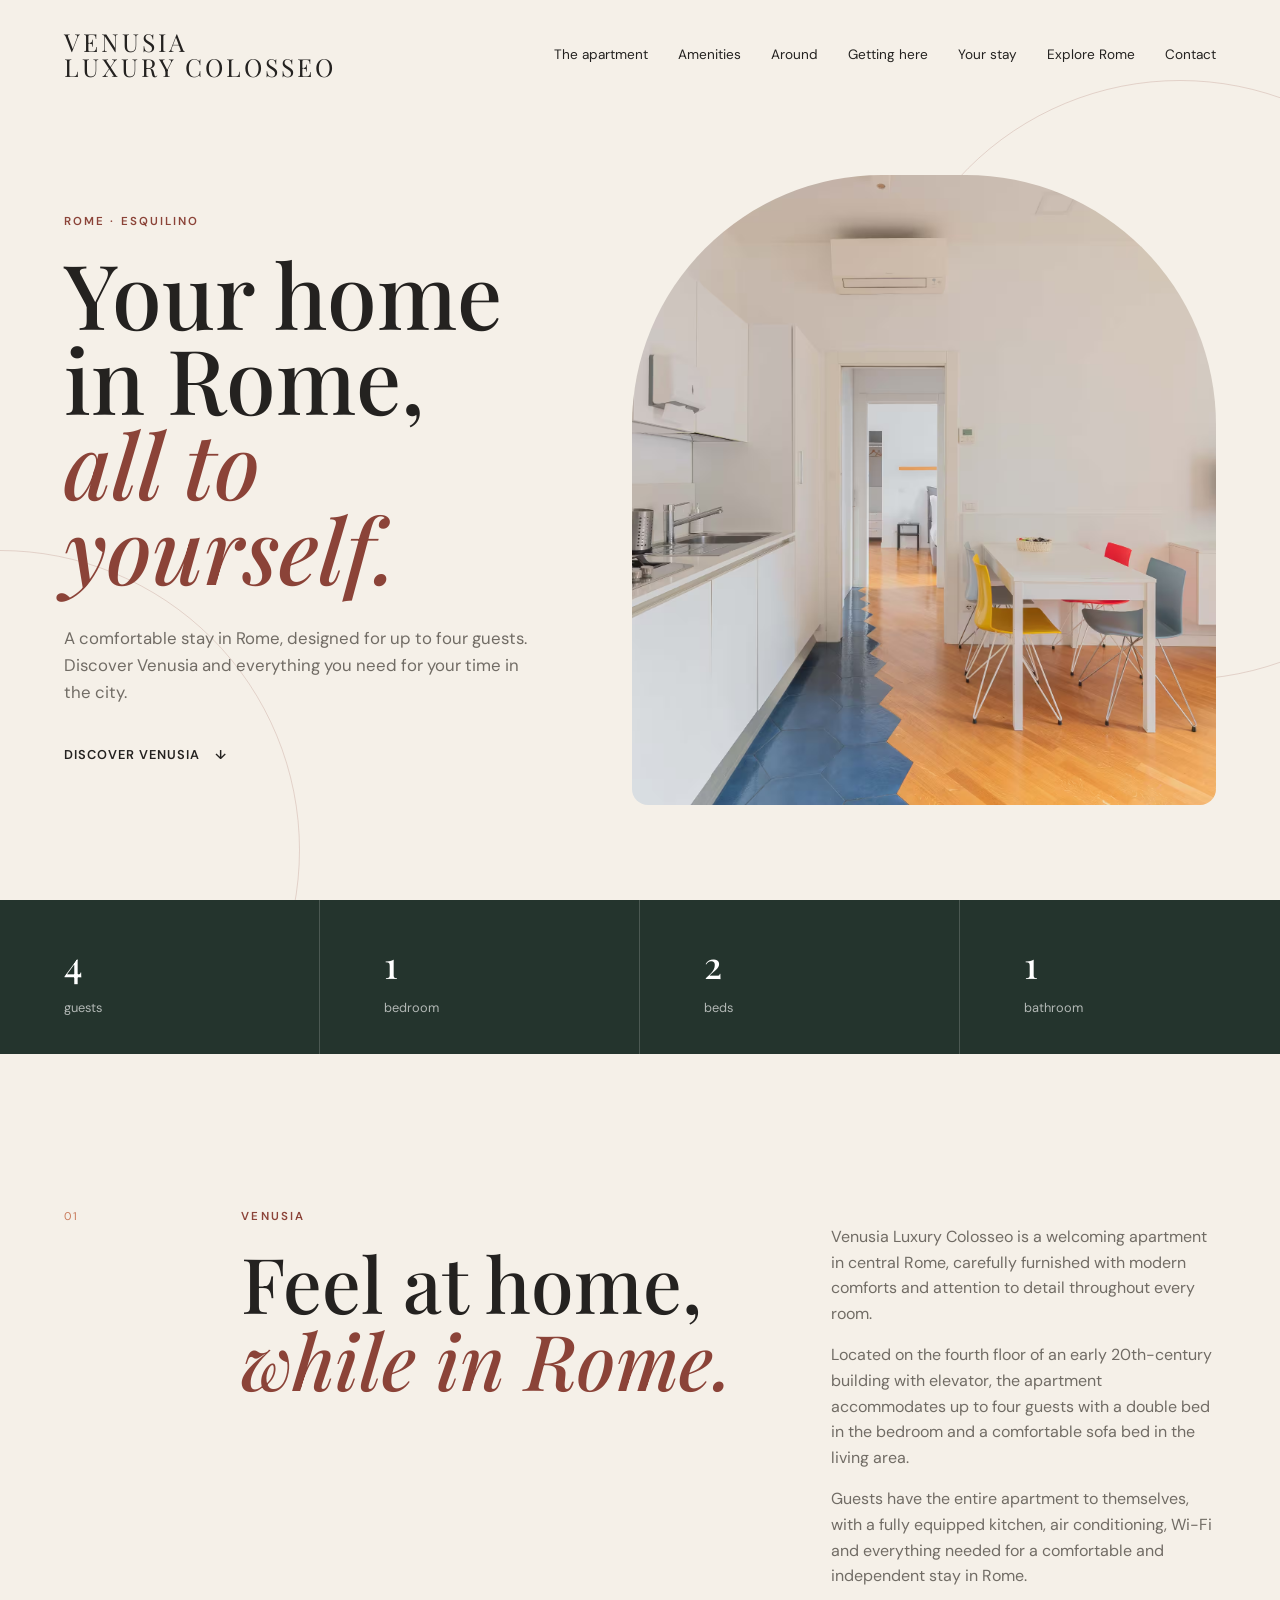
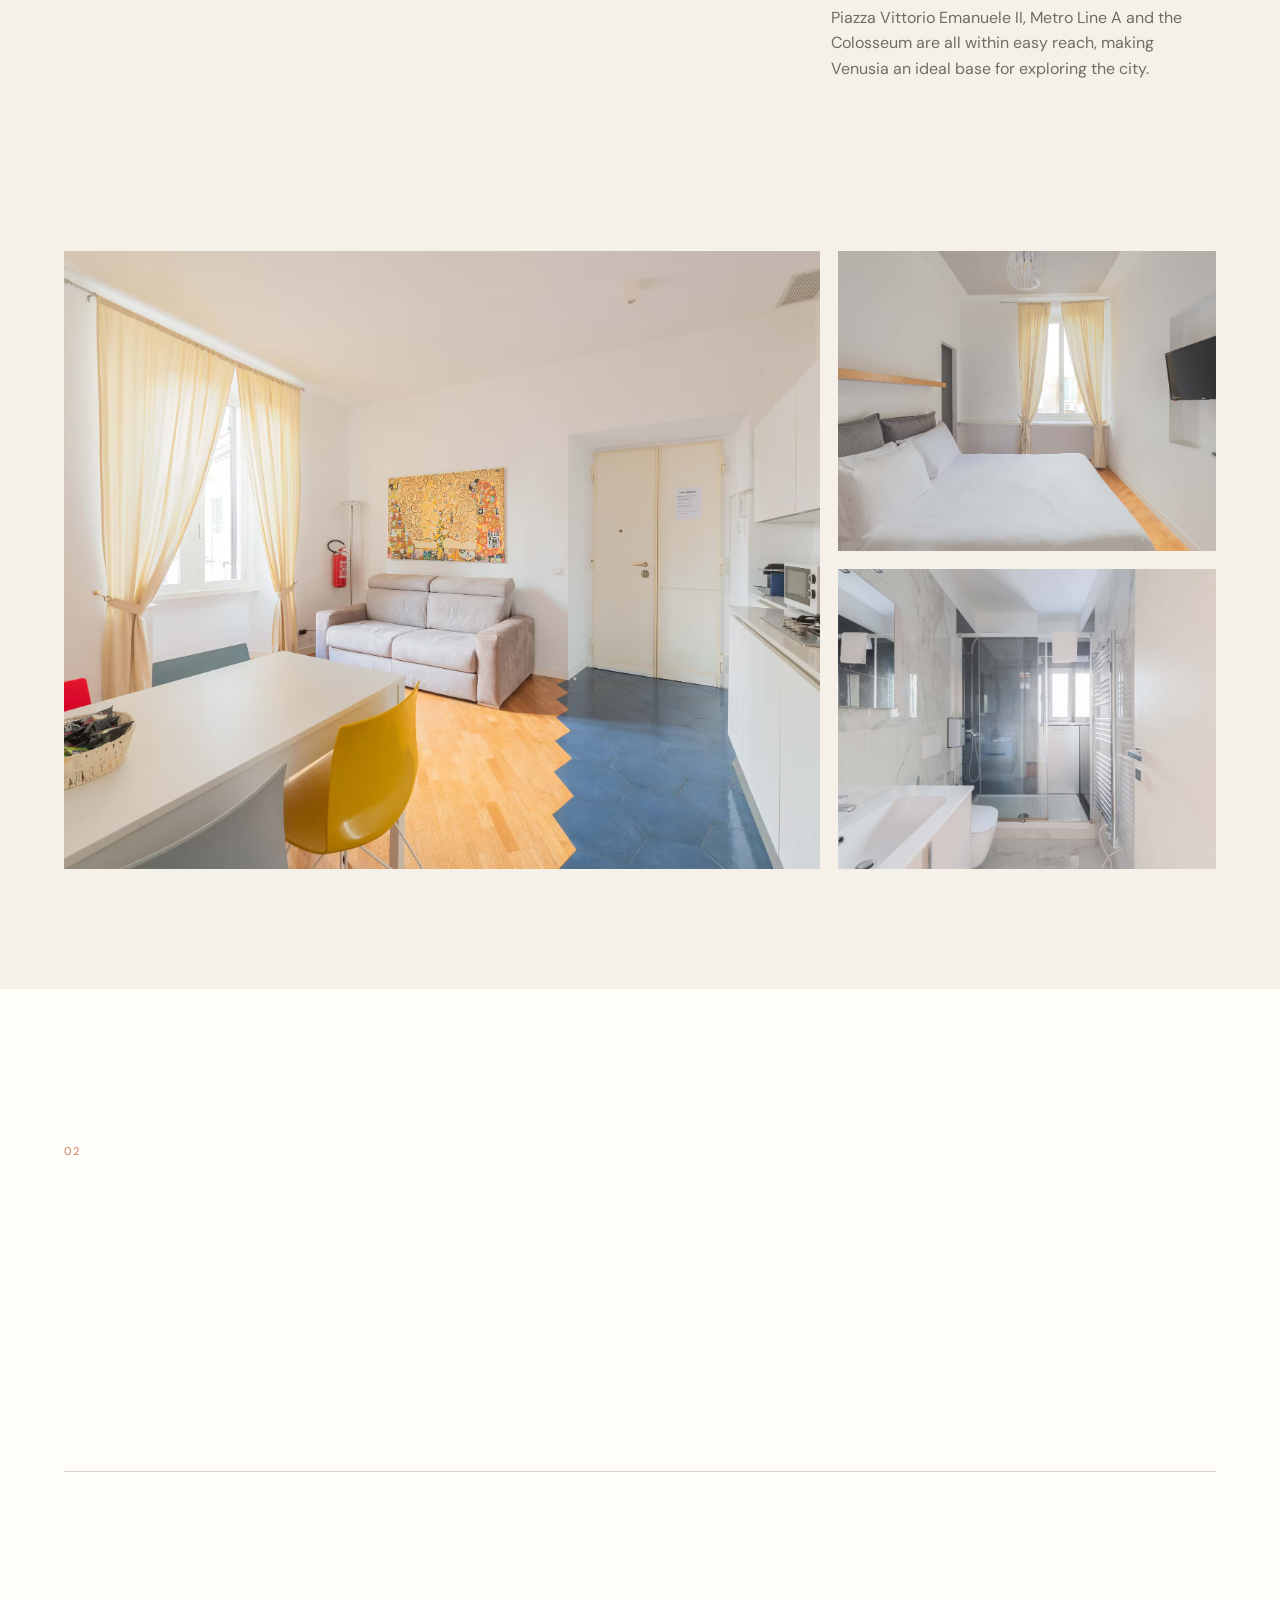
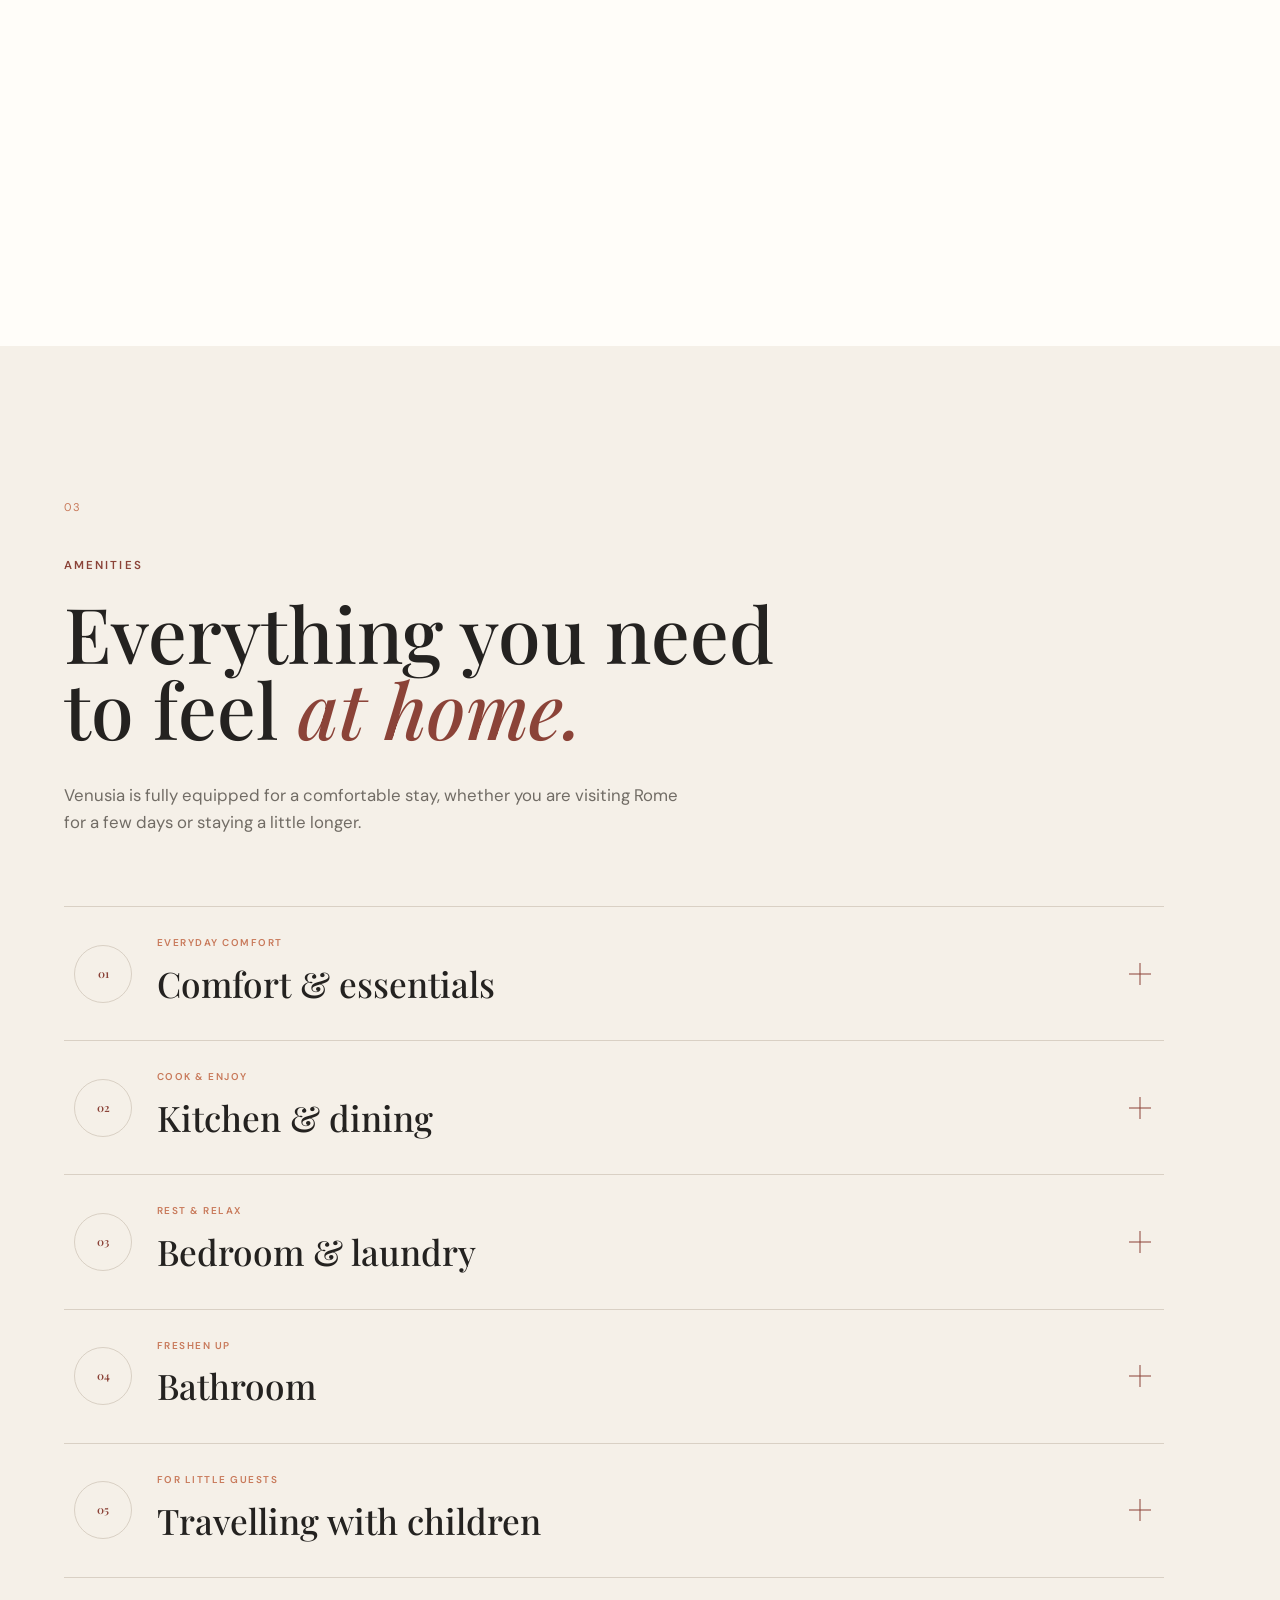
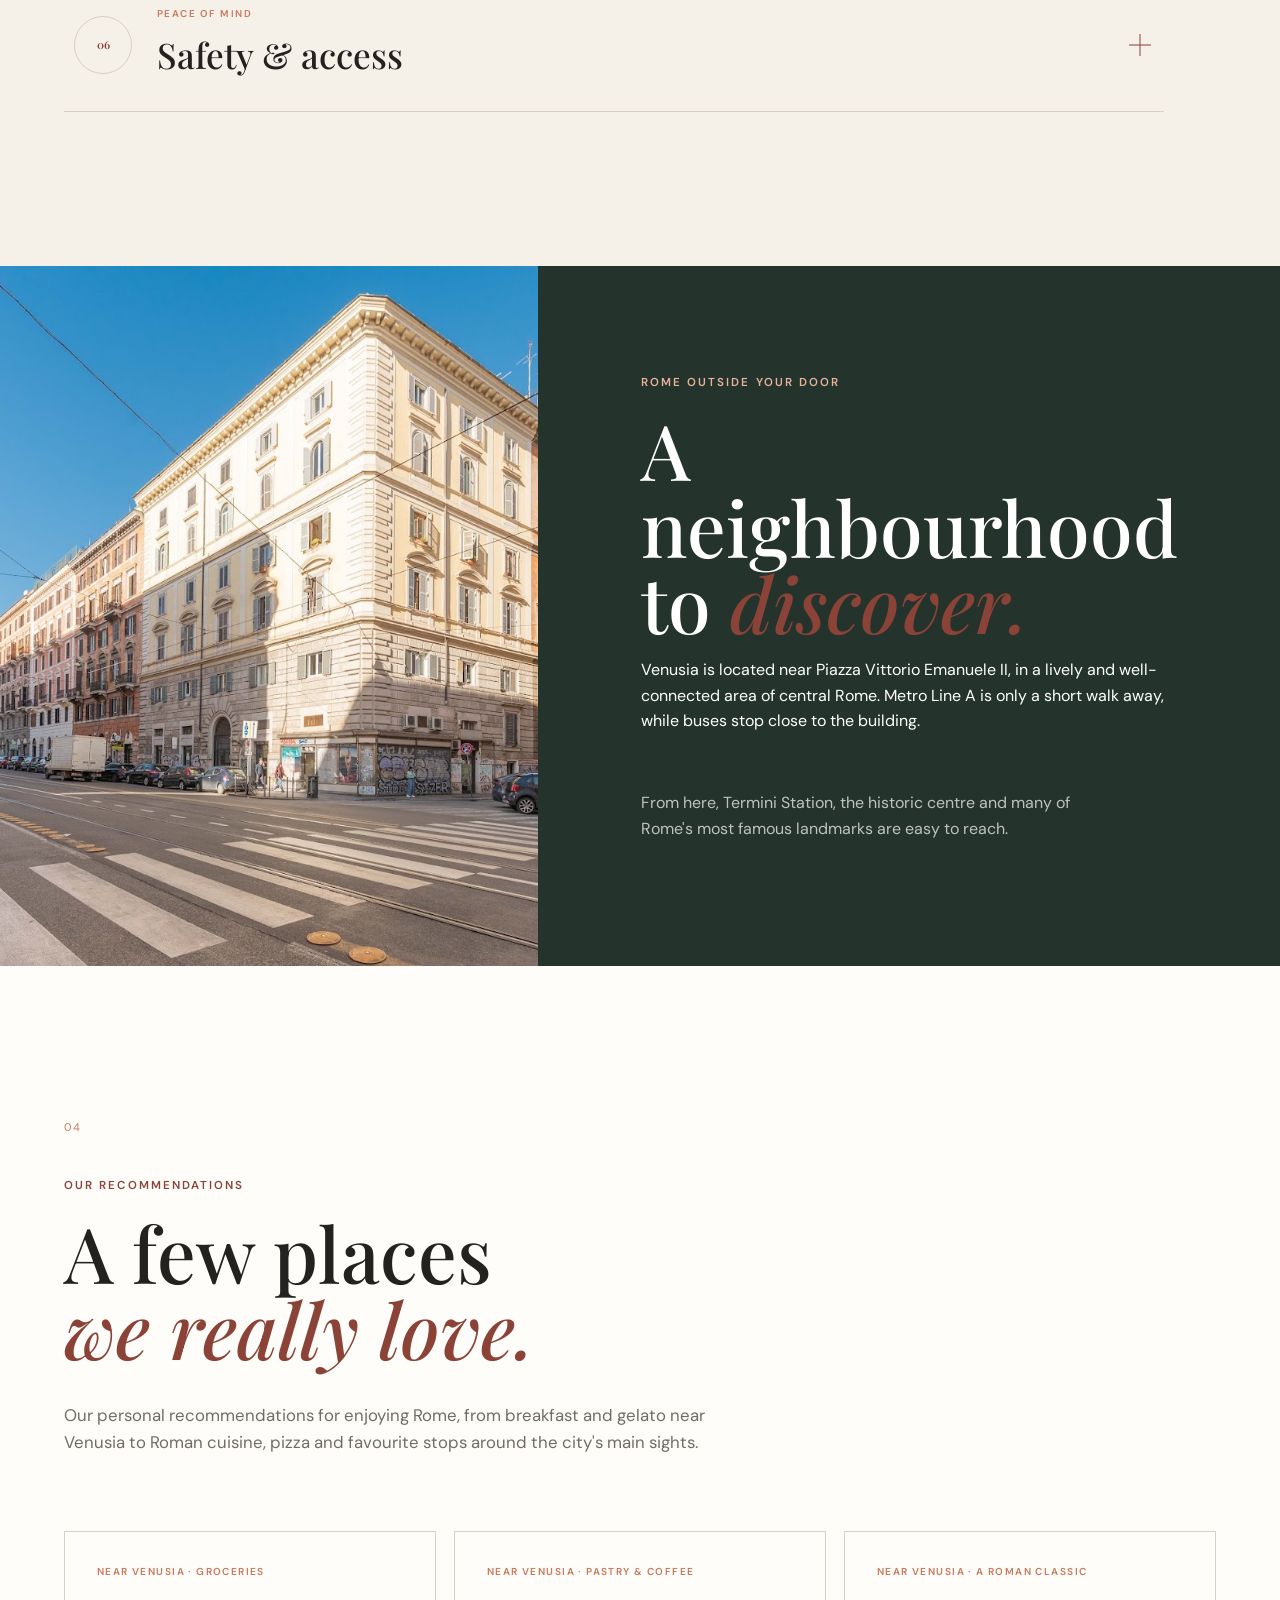
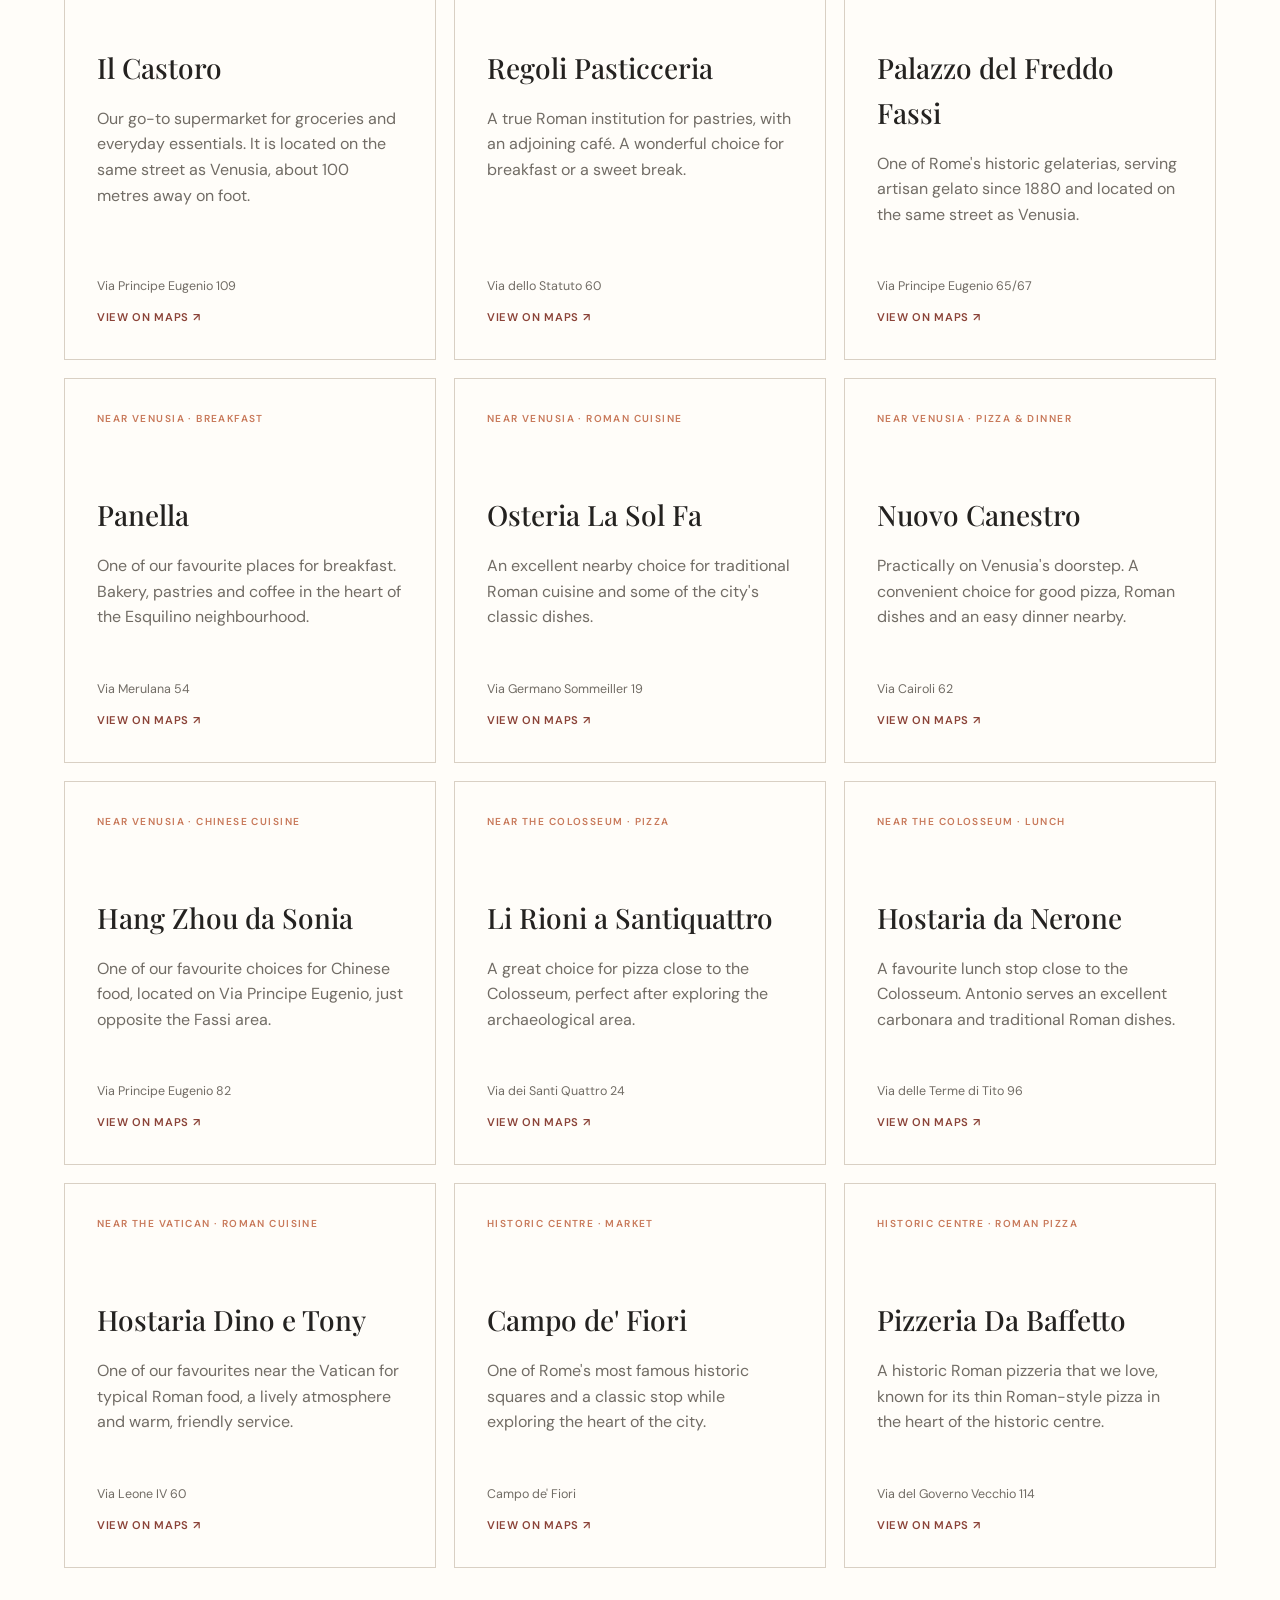
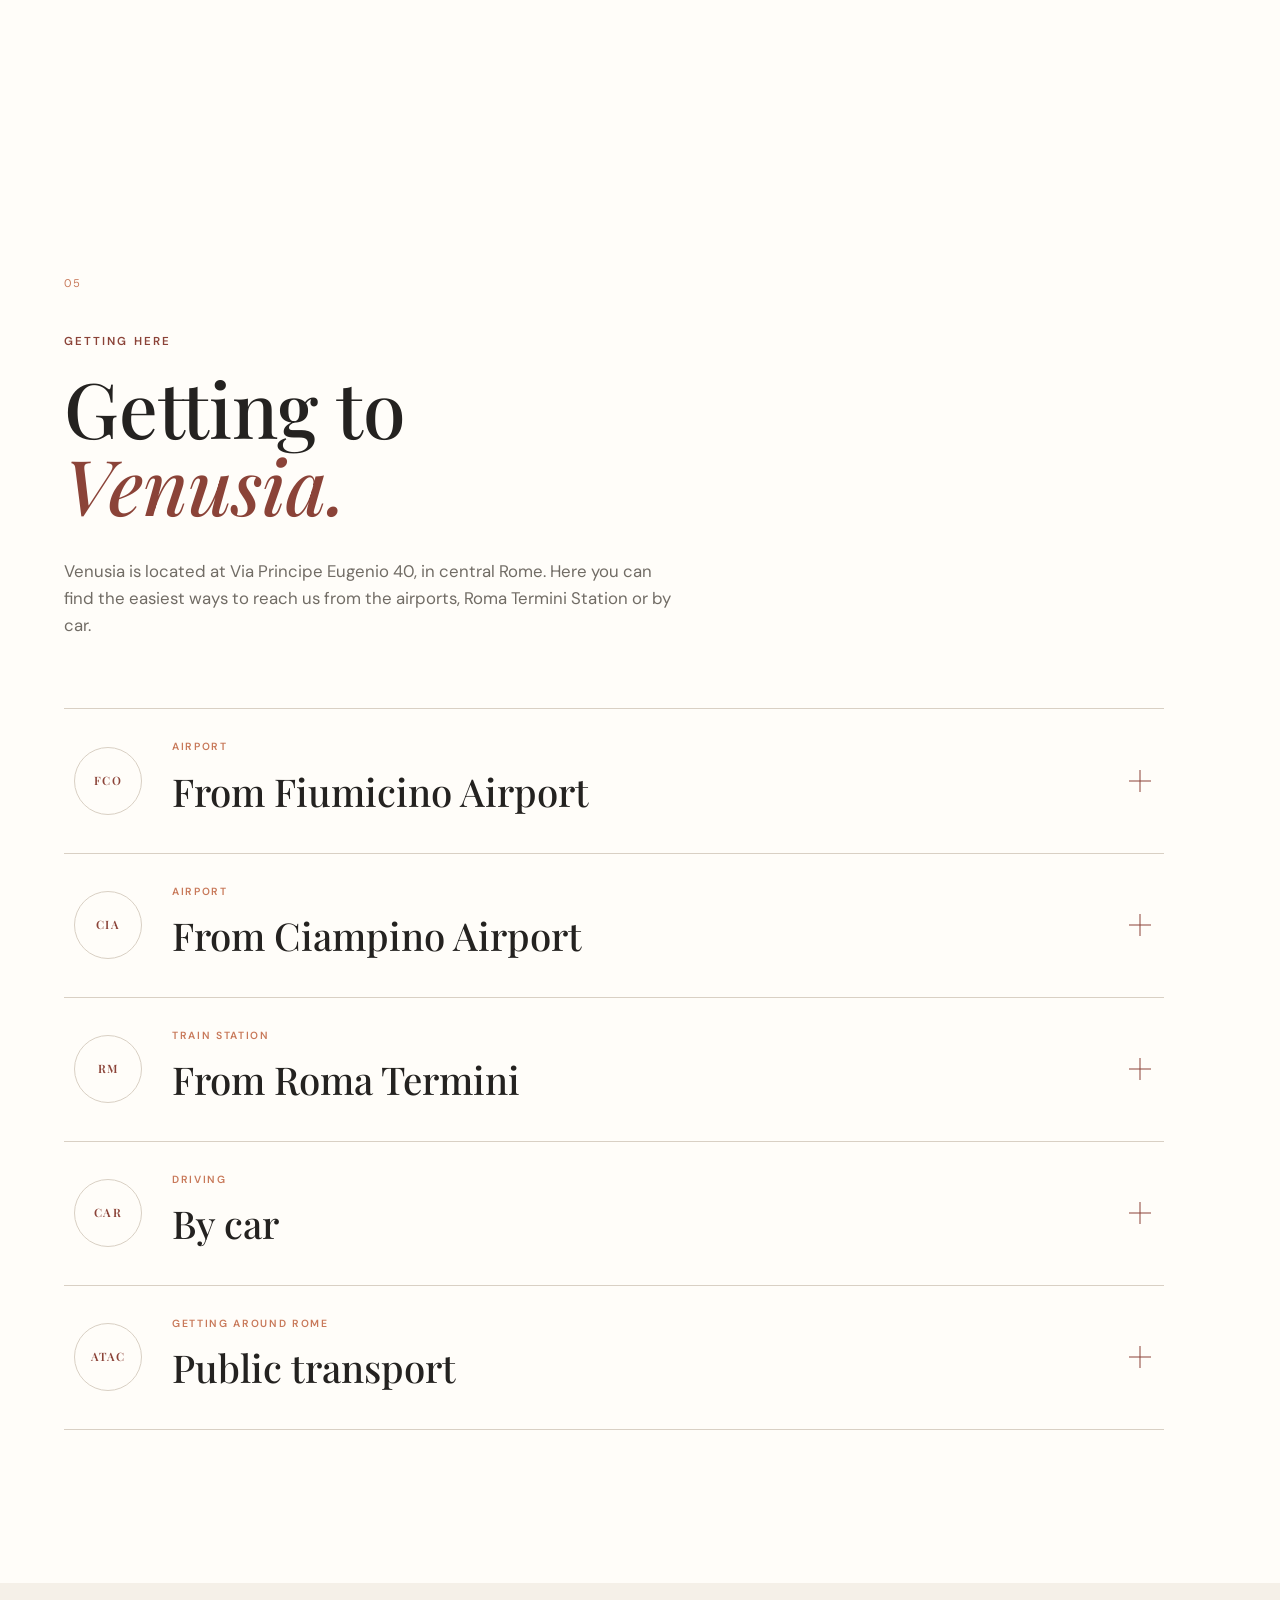
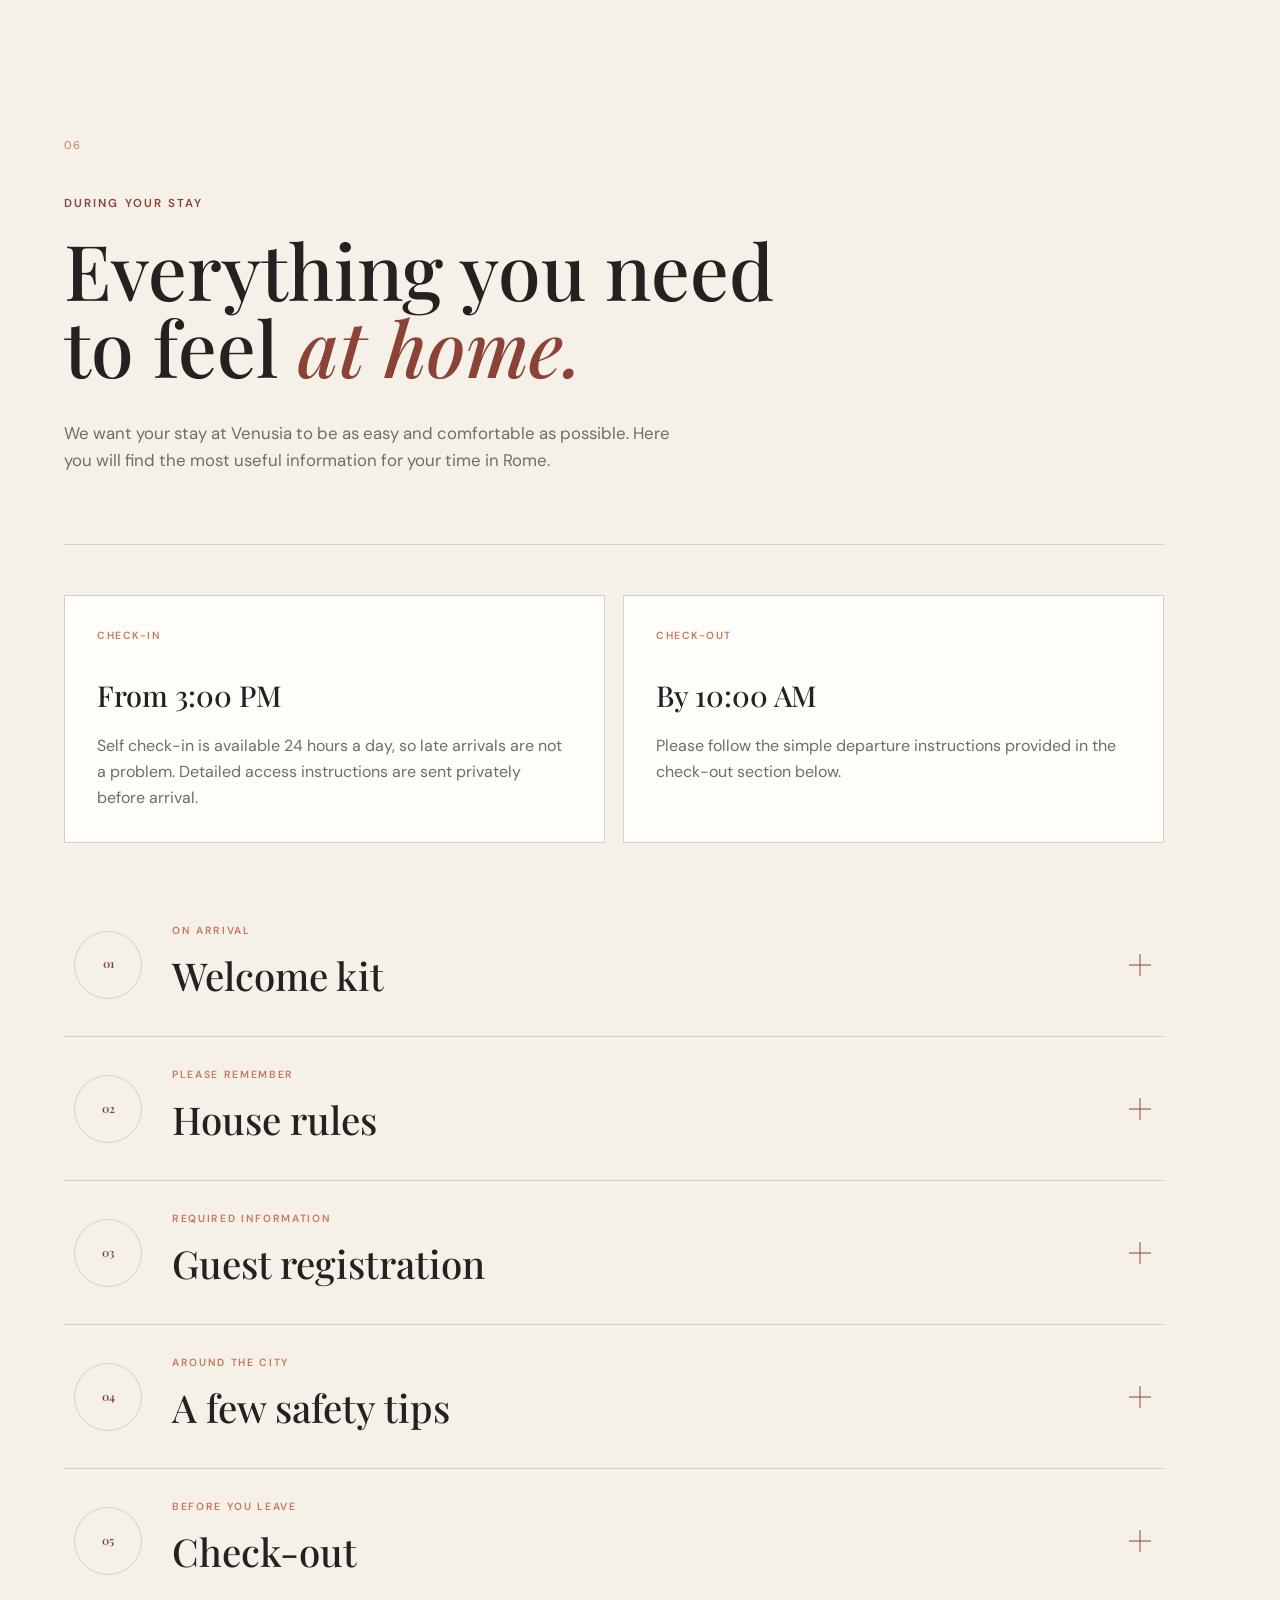
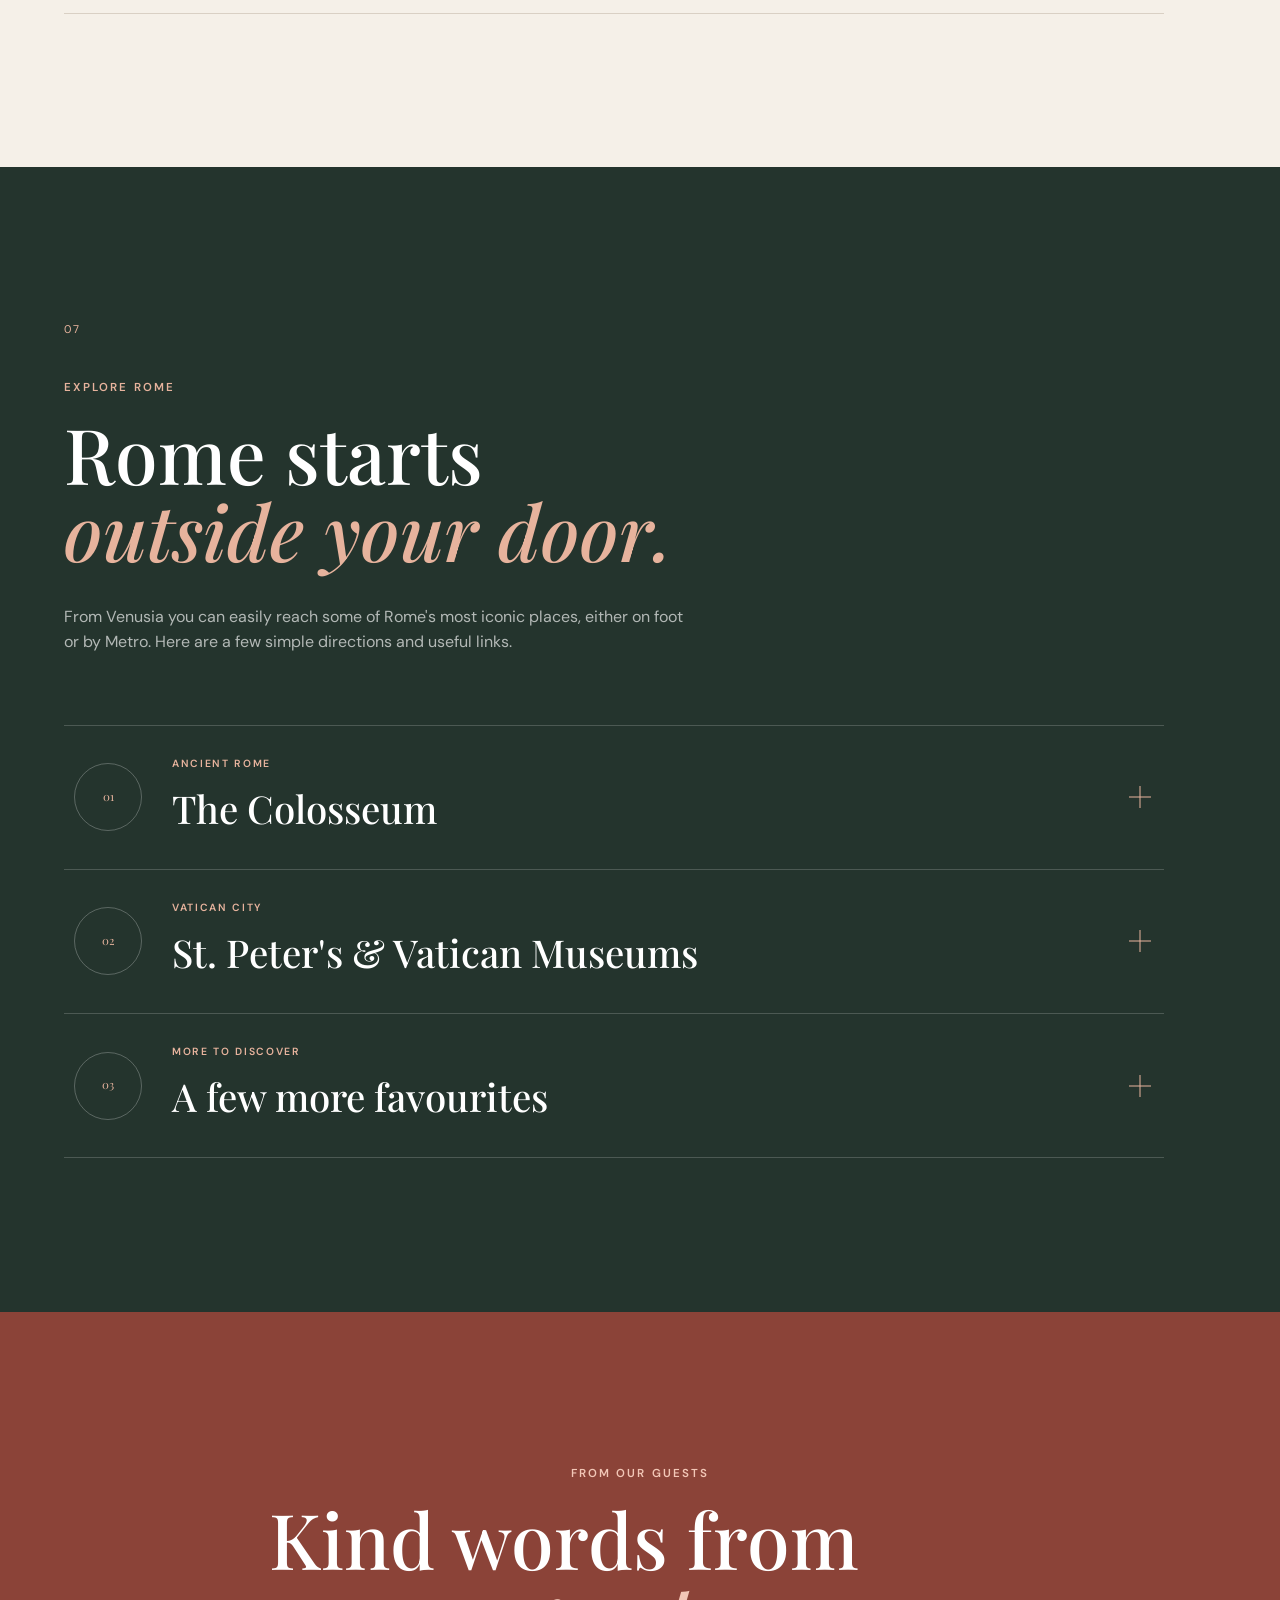
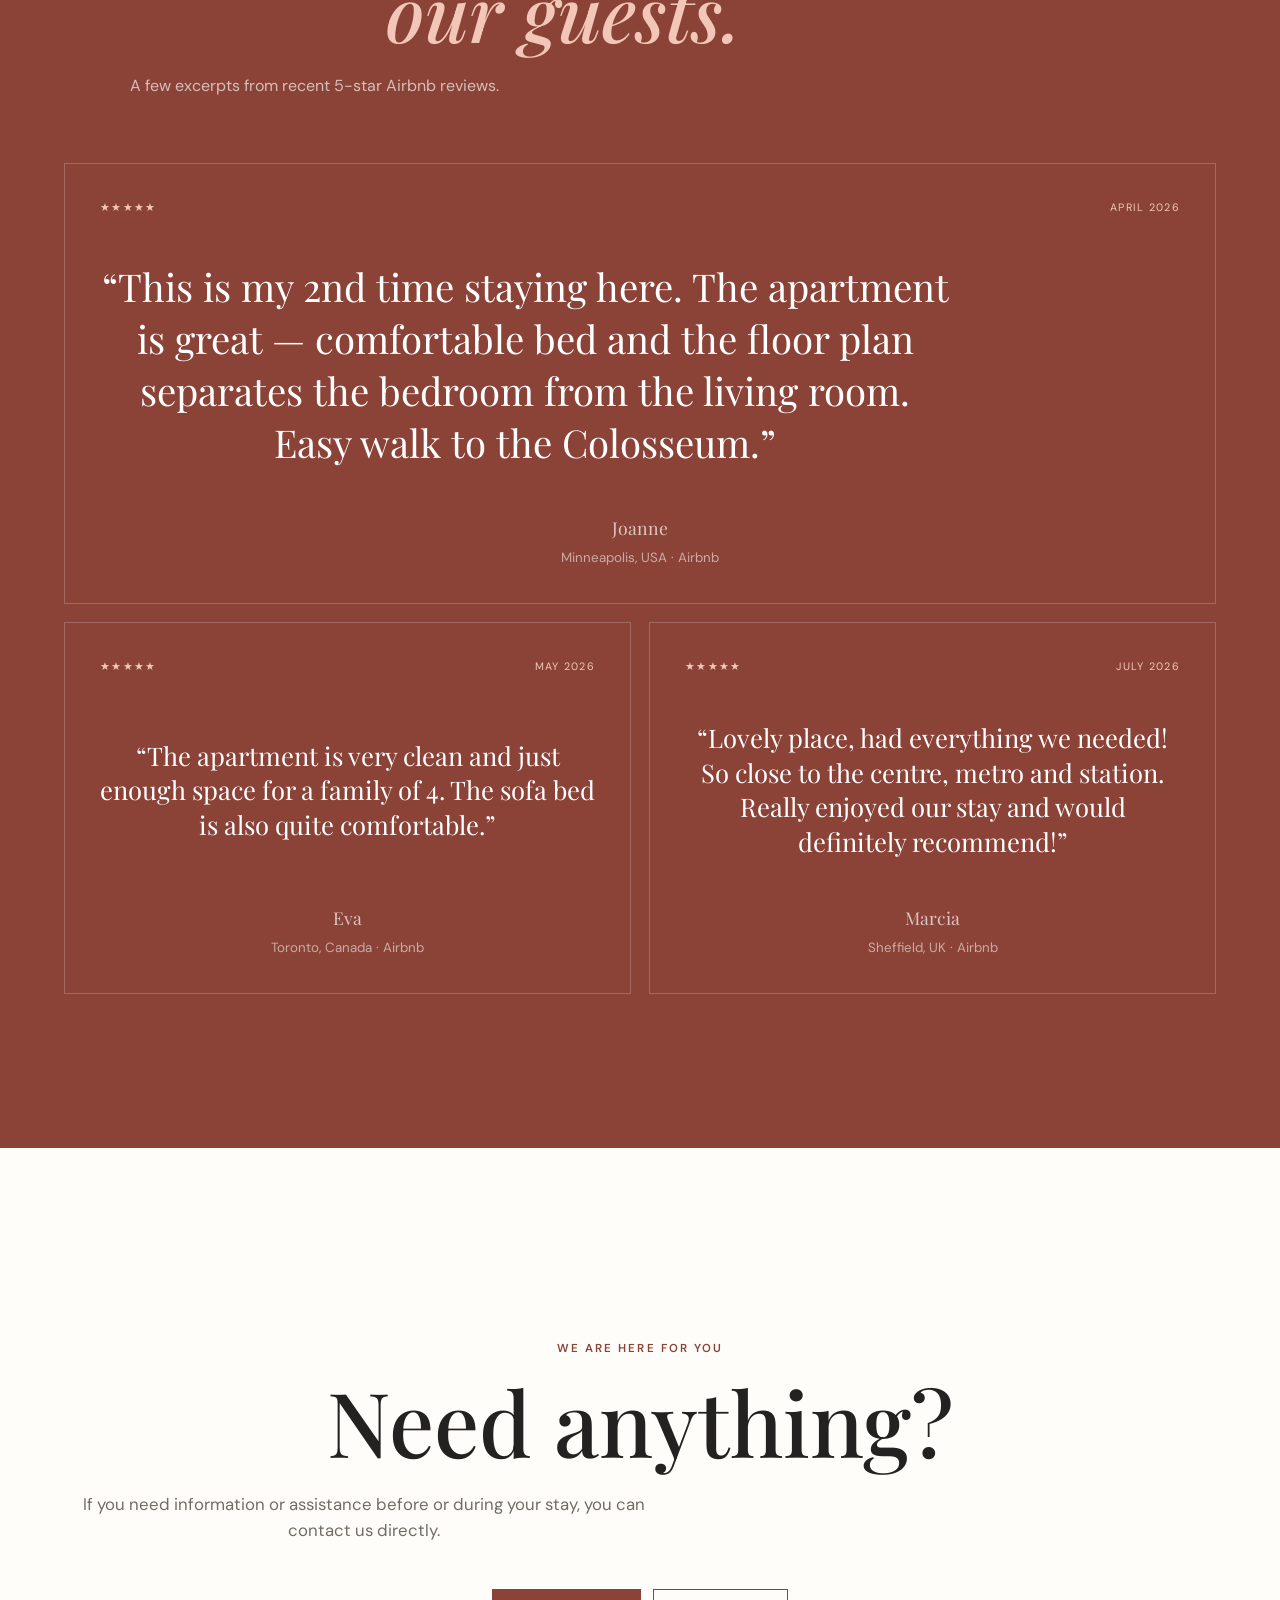
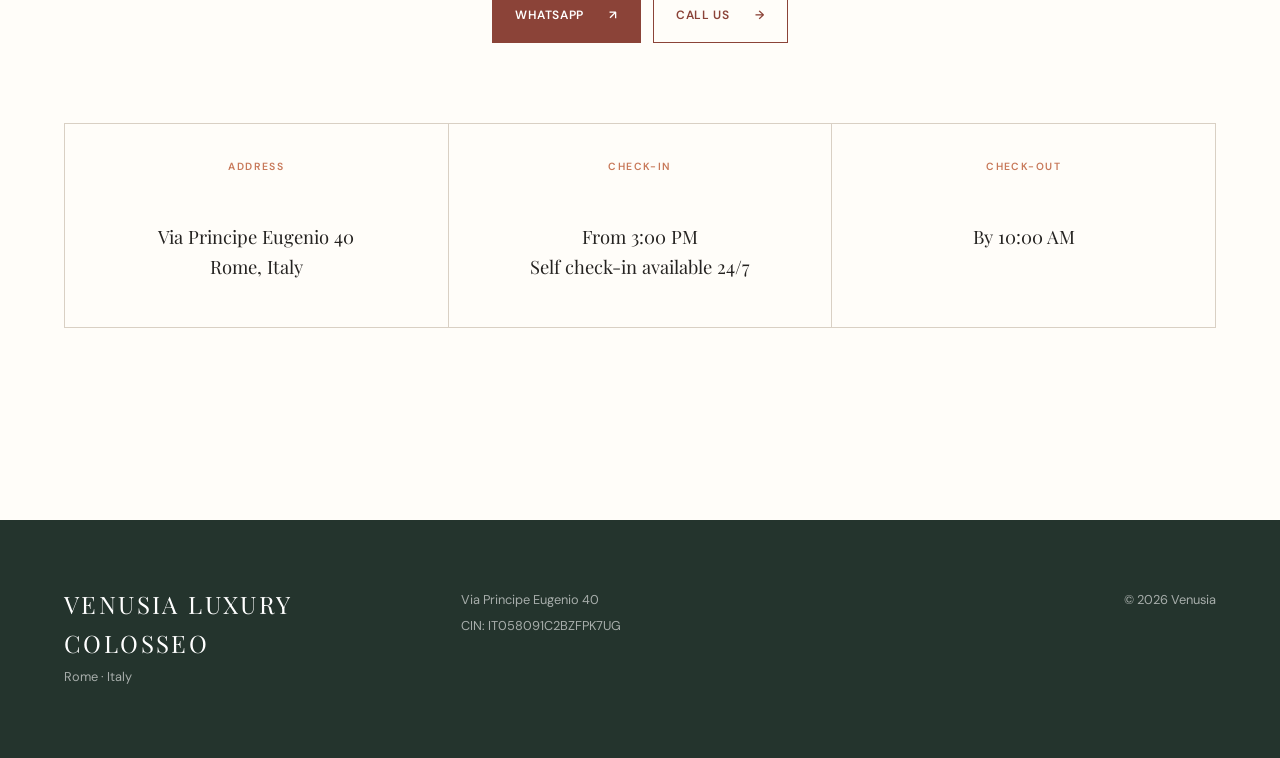
==== commit a7d4cdde: "Complete apartment description and neighborhood section" ====
--- a/index.html
+++ b/index.html
@@ -189,13 +189,29 @@
             <div class="intro-text">
 
     <p>
-        Venusia welcomes up to four guests in a comfortable
-        apartment designed for an easy and relaxing stay in Rome.
+        Venusia Luxury Colosseo is a welcoming apartment
+        in central Rome, carefully furnished with modern
+        comforts and attention to detail throughout every room.
     </p>
 
     <p>
-        We will add the full description of the apartment,
-        its atmosphere and its main features here.
+        Located on the fourth floor of an early 20th-century
+        building with elevator, the apartment accommodates
+        up to four guests with a double bed in the bedroom
+        and a comfortable sofa bed in the living area.
+    </p>
+
+    <p>
+        Guests have the entire apartment to themselves,
+        with a fully equipped kitchen, air conditioning,
+        Wi-Fi and everything needed for a comfortable
+        and independent stay in Rome.
+    </p>
+
+    <p>
+        Piazza Vittorio Emanuele II, Metro Line A
+        and the Colosseum are all within easy reach,
+        making Venusia an ideal base for exploring the city.
     </p>
 
 </div>
@@ -644,9 +660,14 @@
             id="quartiere"
         >
 
-            <div class="neighbourhood-image placeholder">
-                <span>ROME / NEIGHBOURHOOD PHOTO</span>
-            </div>
+            <div class="neighbourhood-image">
+
+    <img
+        src="assets/images/venusia-neighborhood.jpg"
+        alt="The neighbourhood around Venusia Luxury Colosseo in Rome"
+    >
+
+</div>
 
 
             <div class="neighbourhood-content">
@@ -661,9 +682,16 @@
 </h2>
 
 <p>
-    Venusia is located in the Esquilino area of Rome,
-    with public transport, shops, restaurants and many
-    useful services within easy reach.
+    Venusia is located near Piazza Vittorio Emanuele II,
+    in a lively and well-connected area of central Rome.
+    Metro Line A is only a short walk away, while buses
+    stop close to the building.
+</p>
+
+<p>
+    From here, Termini Station, the historic centre
+    and many of Rome's most famous landmarks are
+    easy to reach.
 </p>
 
             </div>
--- a/css/style.css
+++ b/css/style.css
@@ -6650,4 +6650,30 @@
 
     }
 
+}
+/* =========================================
+   NEIGHBOURHOOD PHOTO
+========================================= */
+
+.neighbourhood-image {
+
+    position: relative;
+
+    overflow: hidden;
+
+}
+
+
+.neighbourhood-image img {
+
+    width: 100%;
+
+    height: 100%;
+
+    min-height: inherit;
+
+    object-fit: cover;
+
+    object-position: center;
+
 }
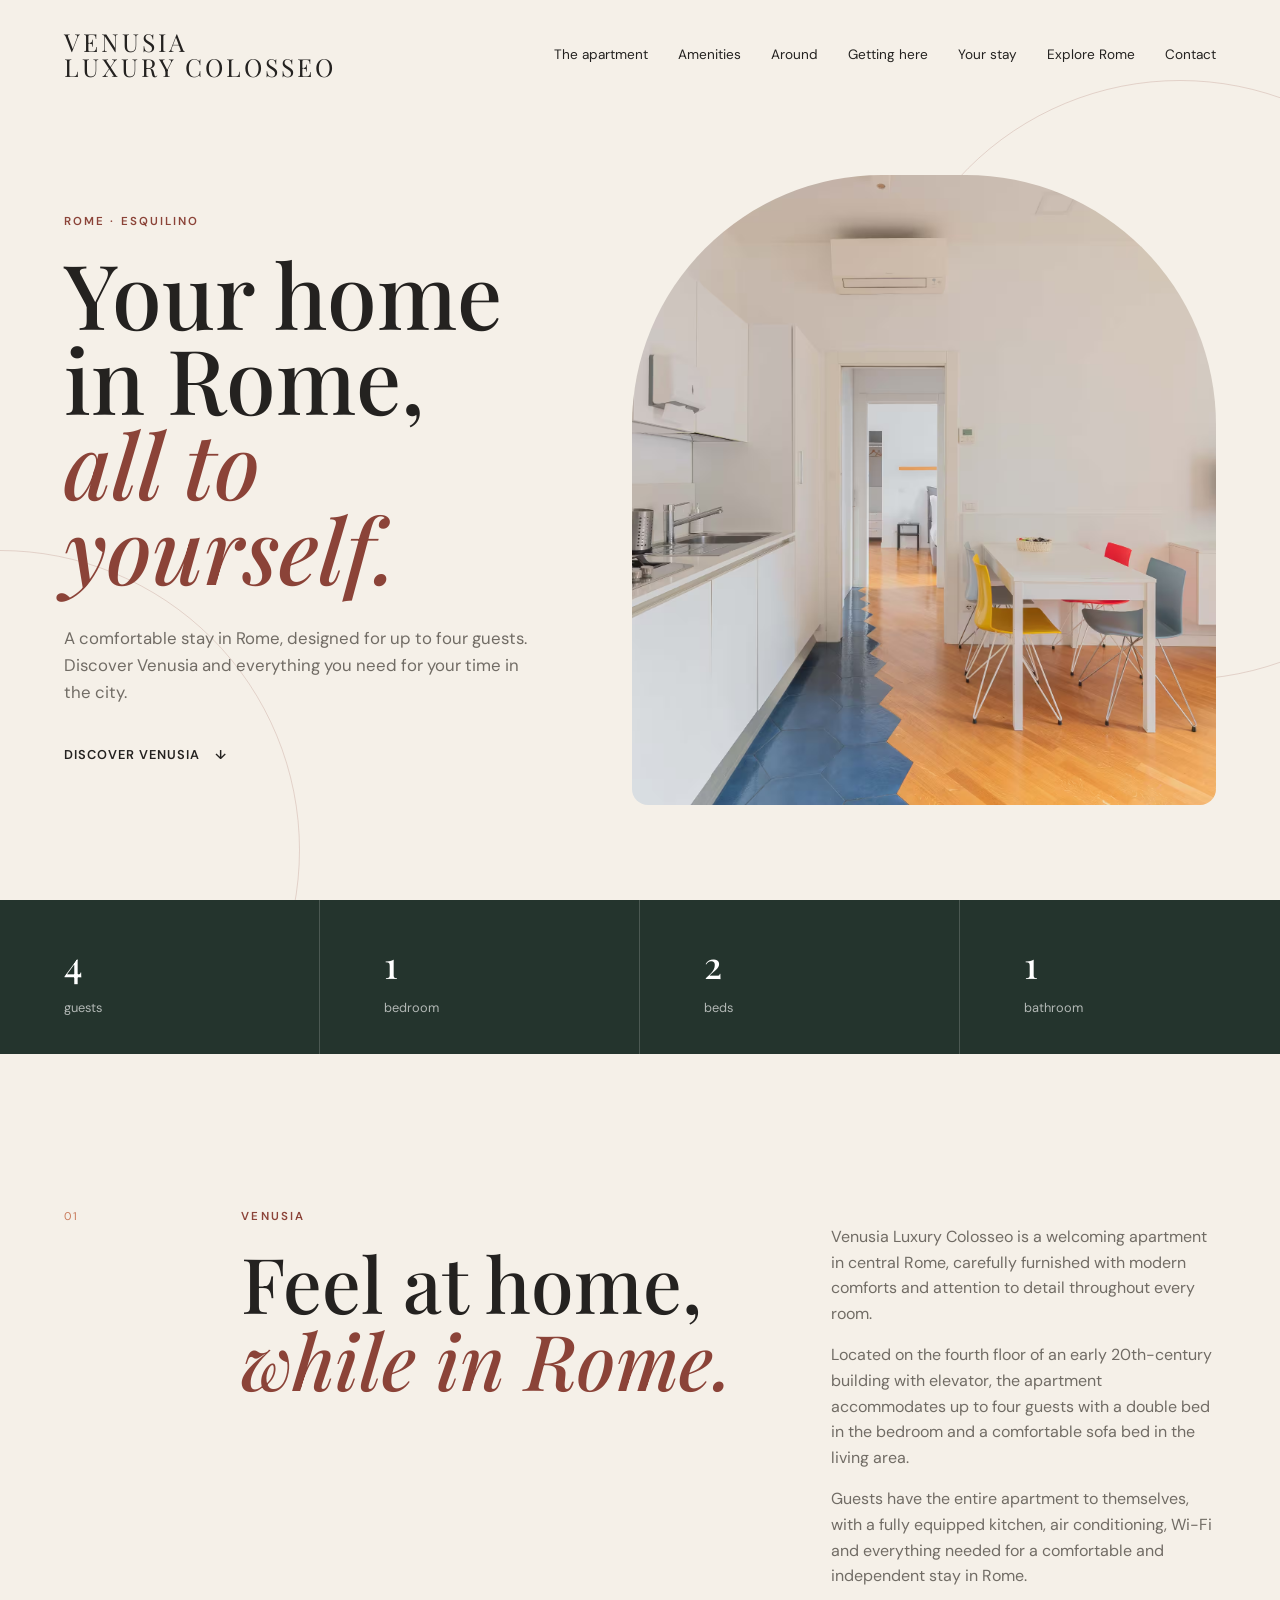
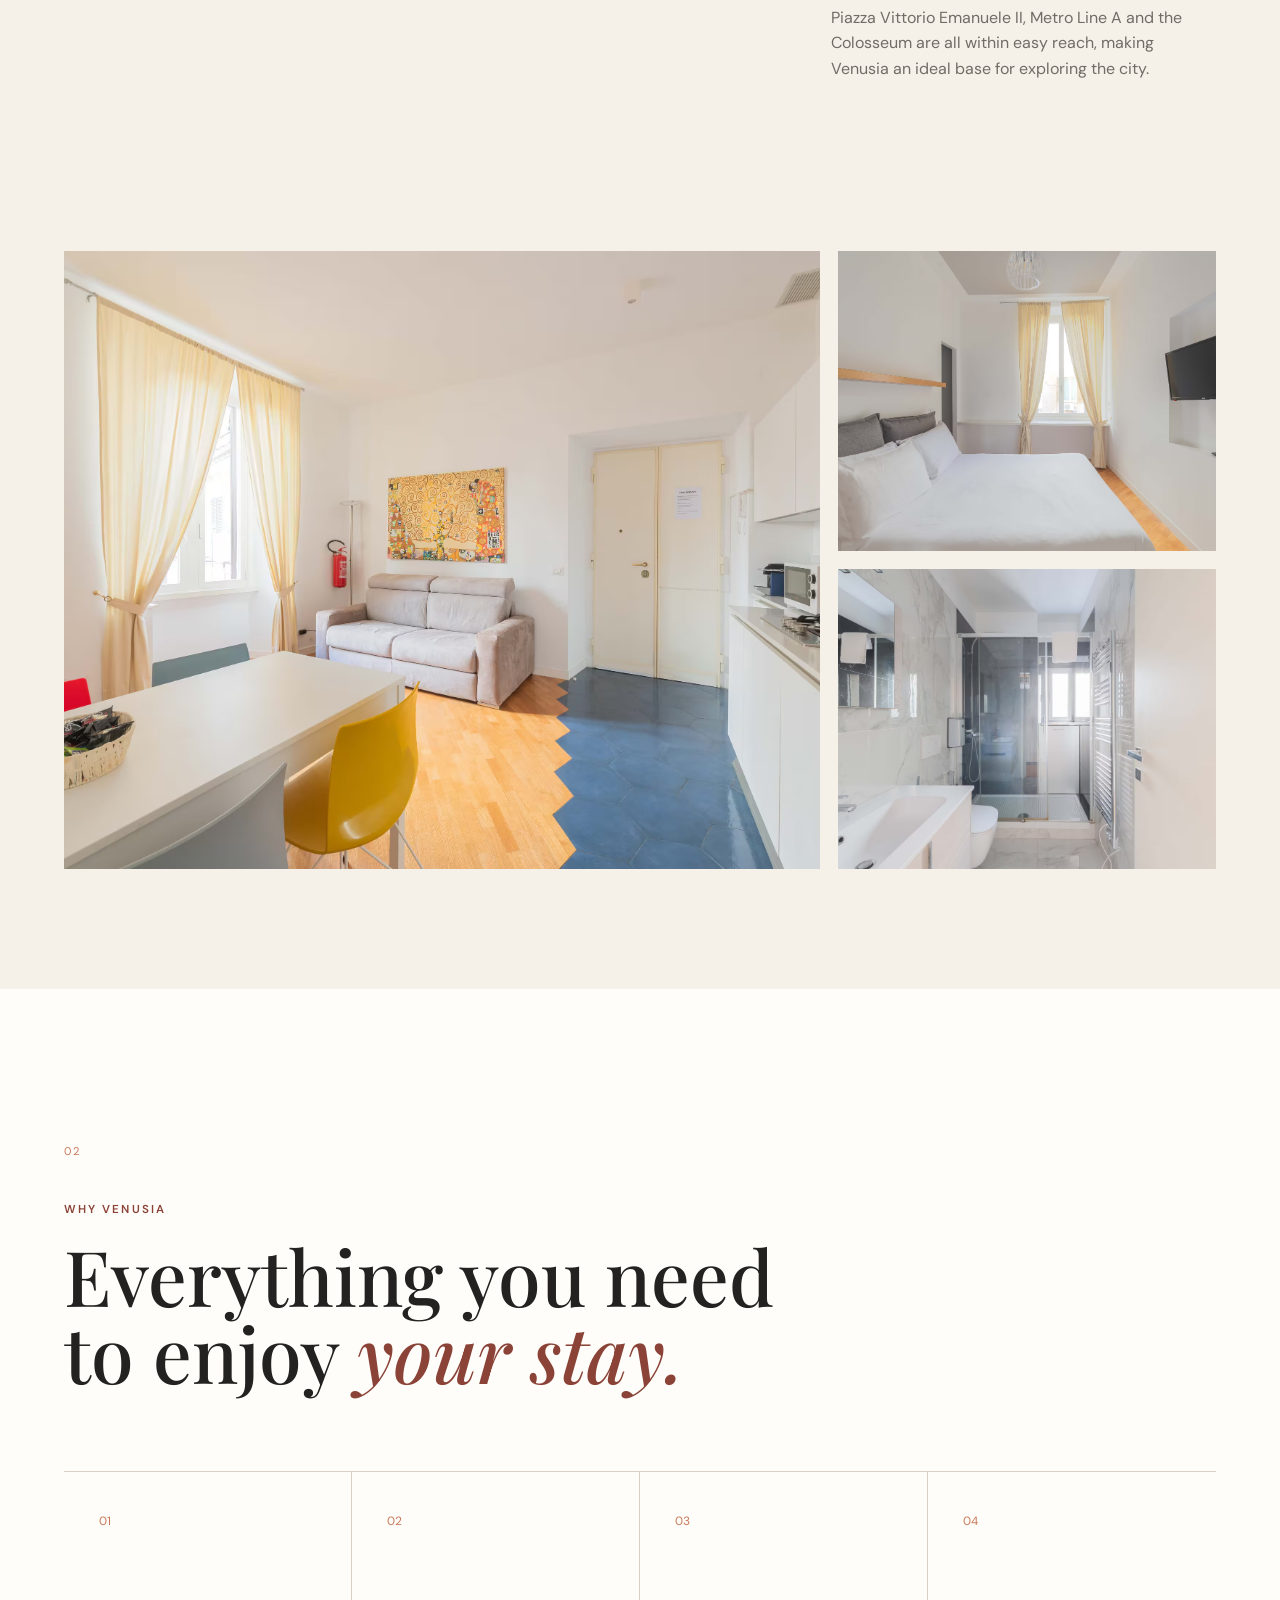
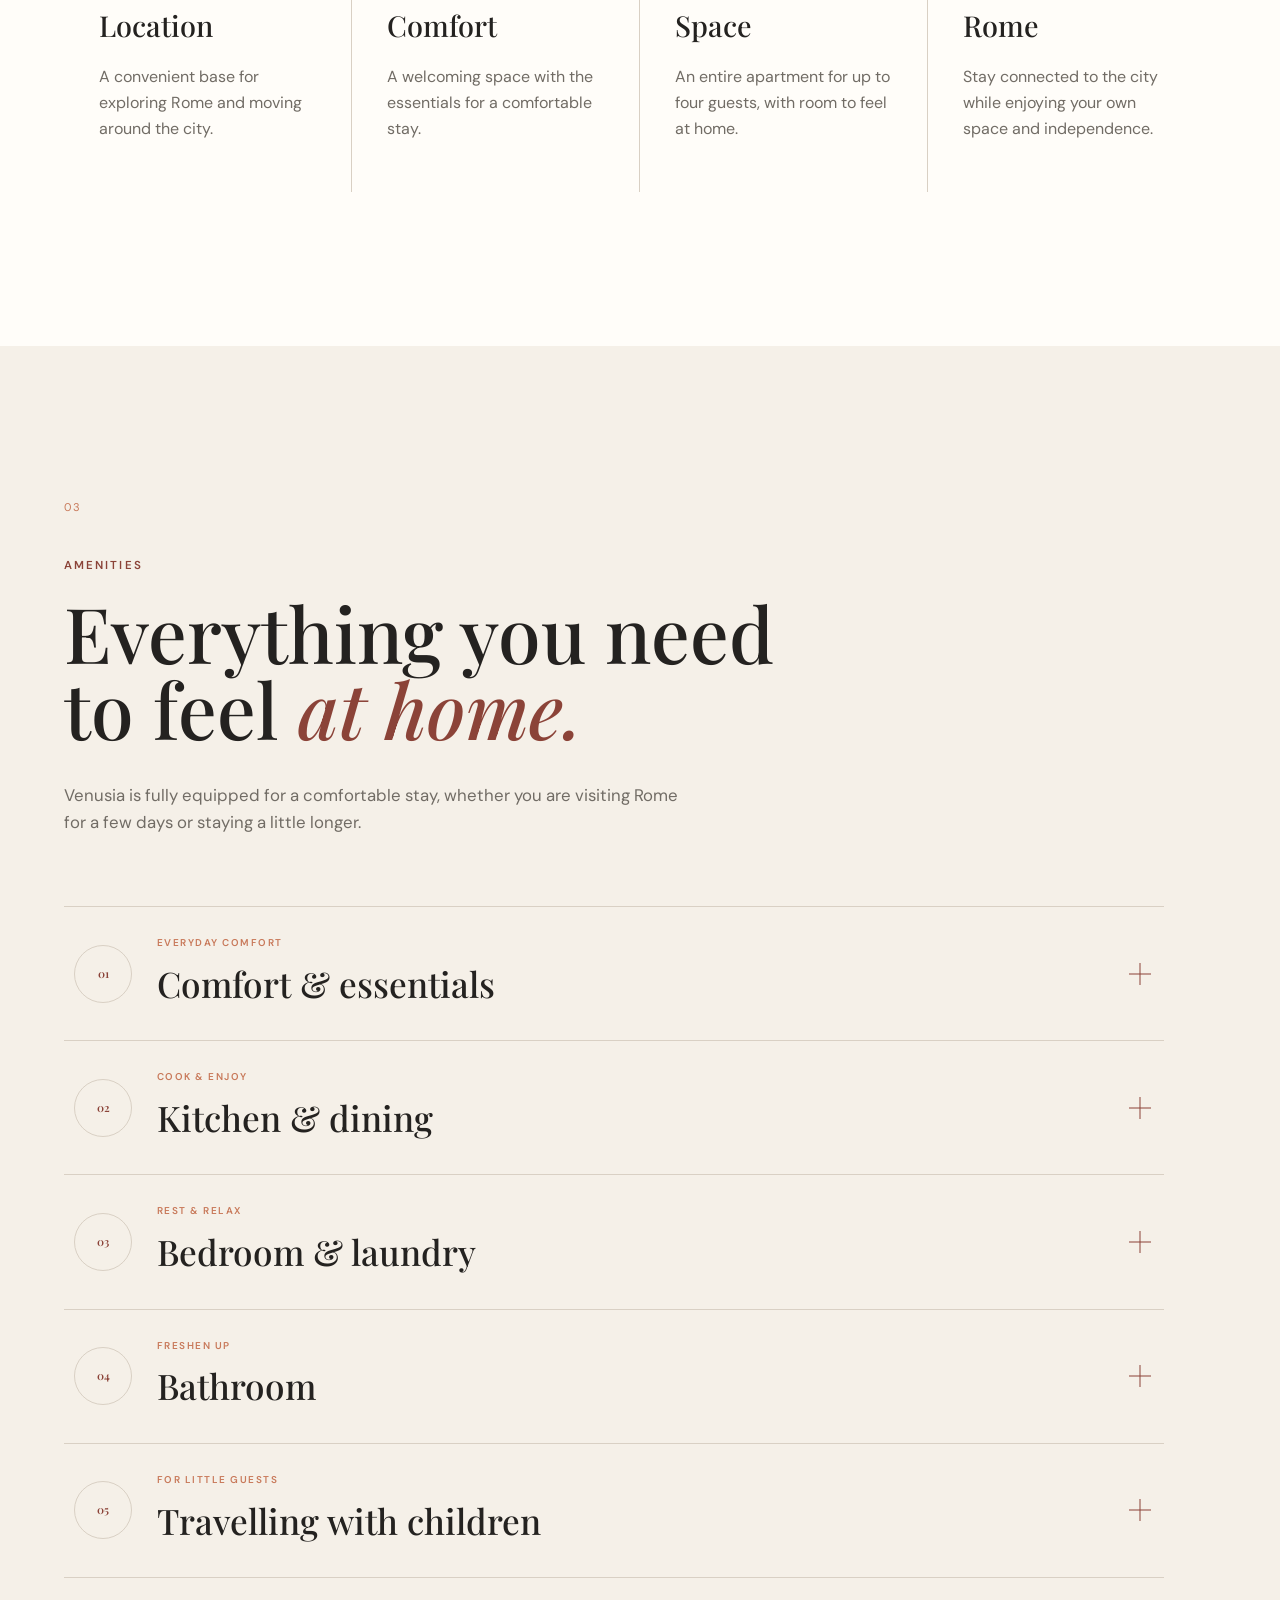
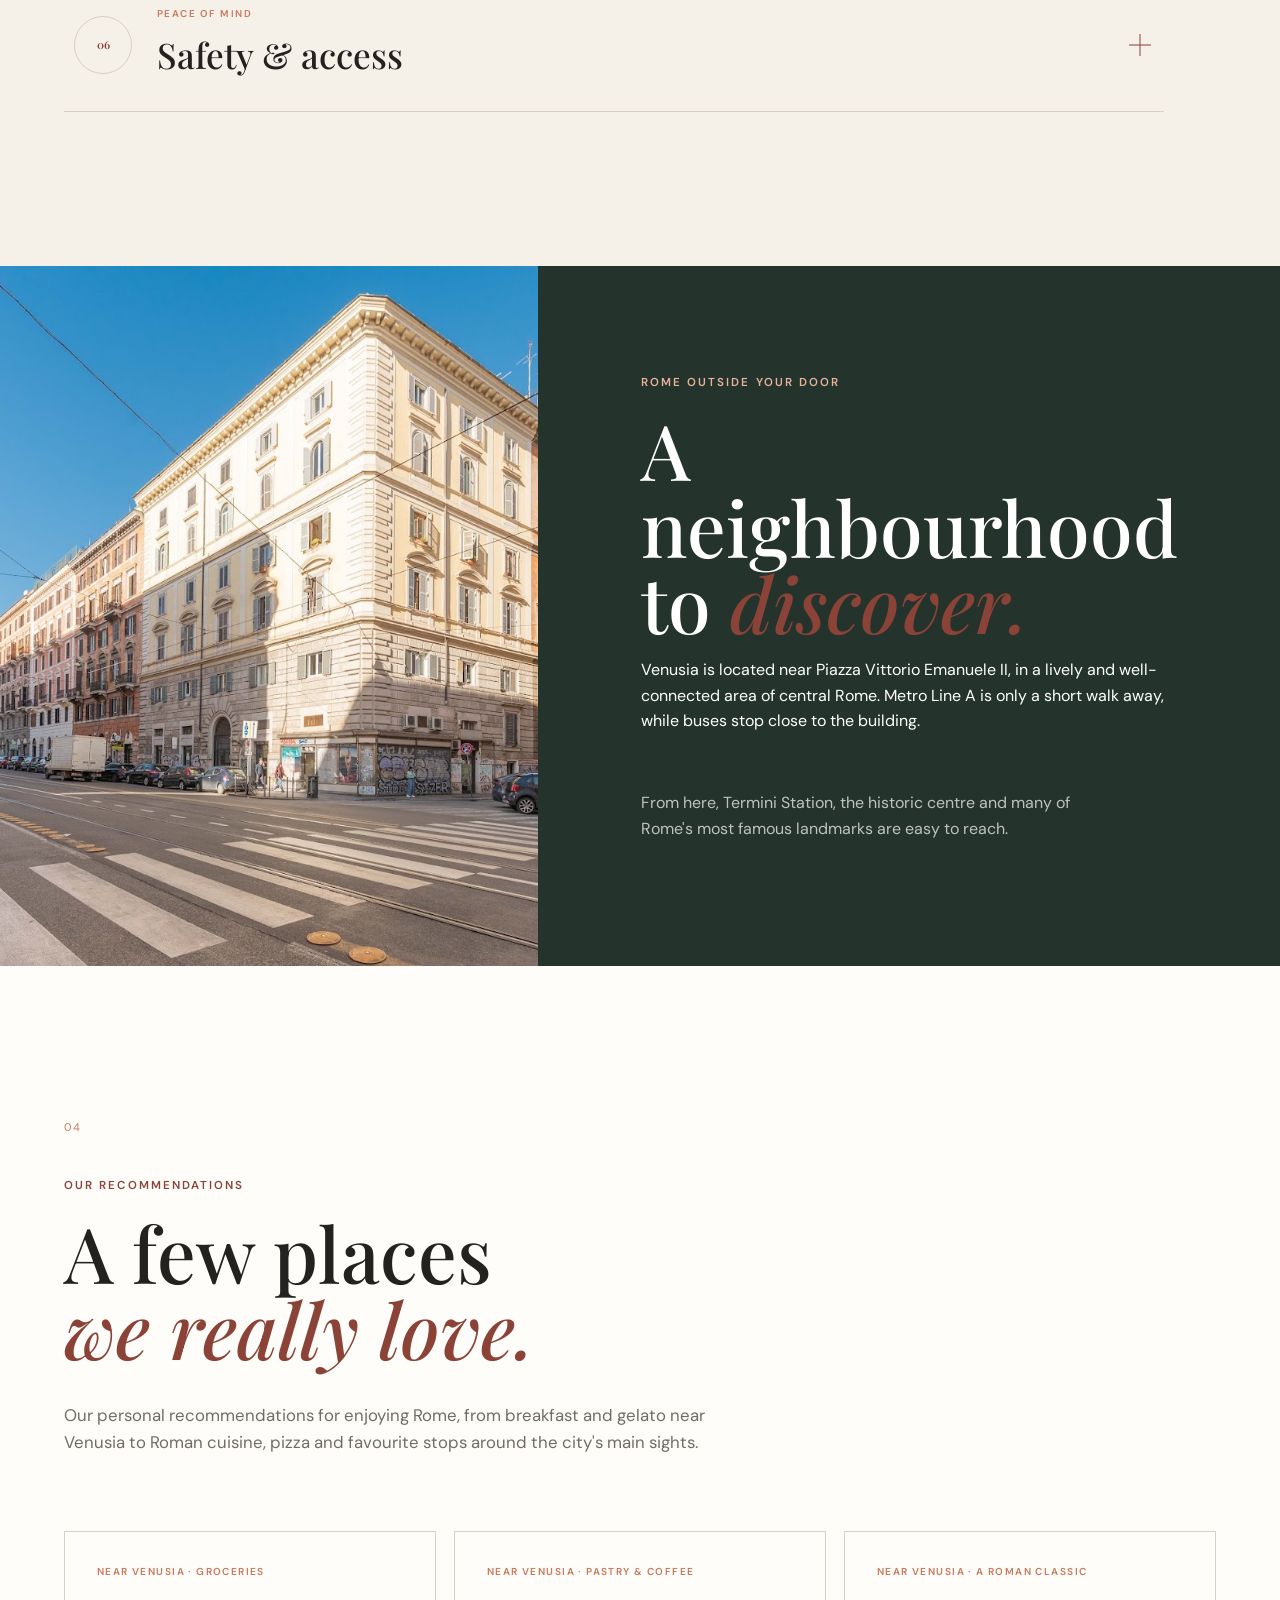
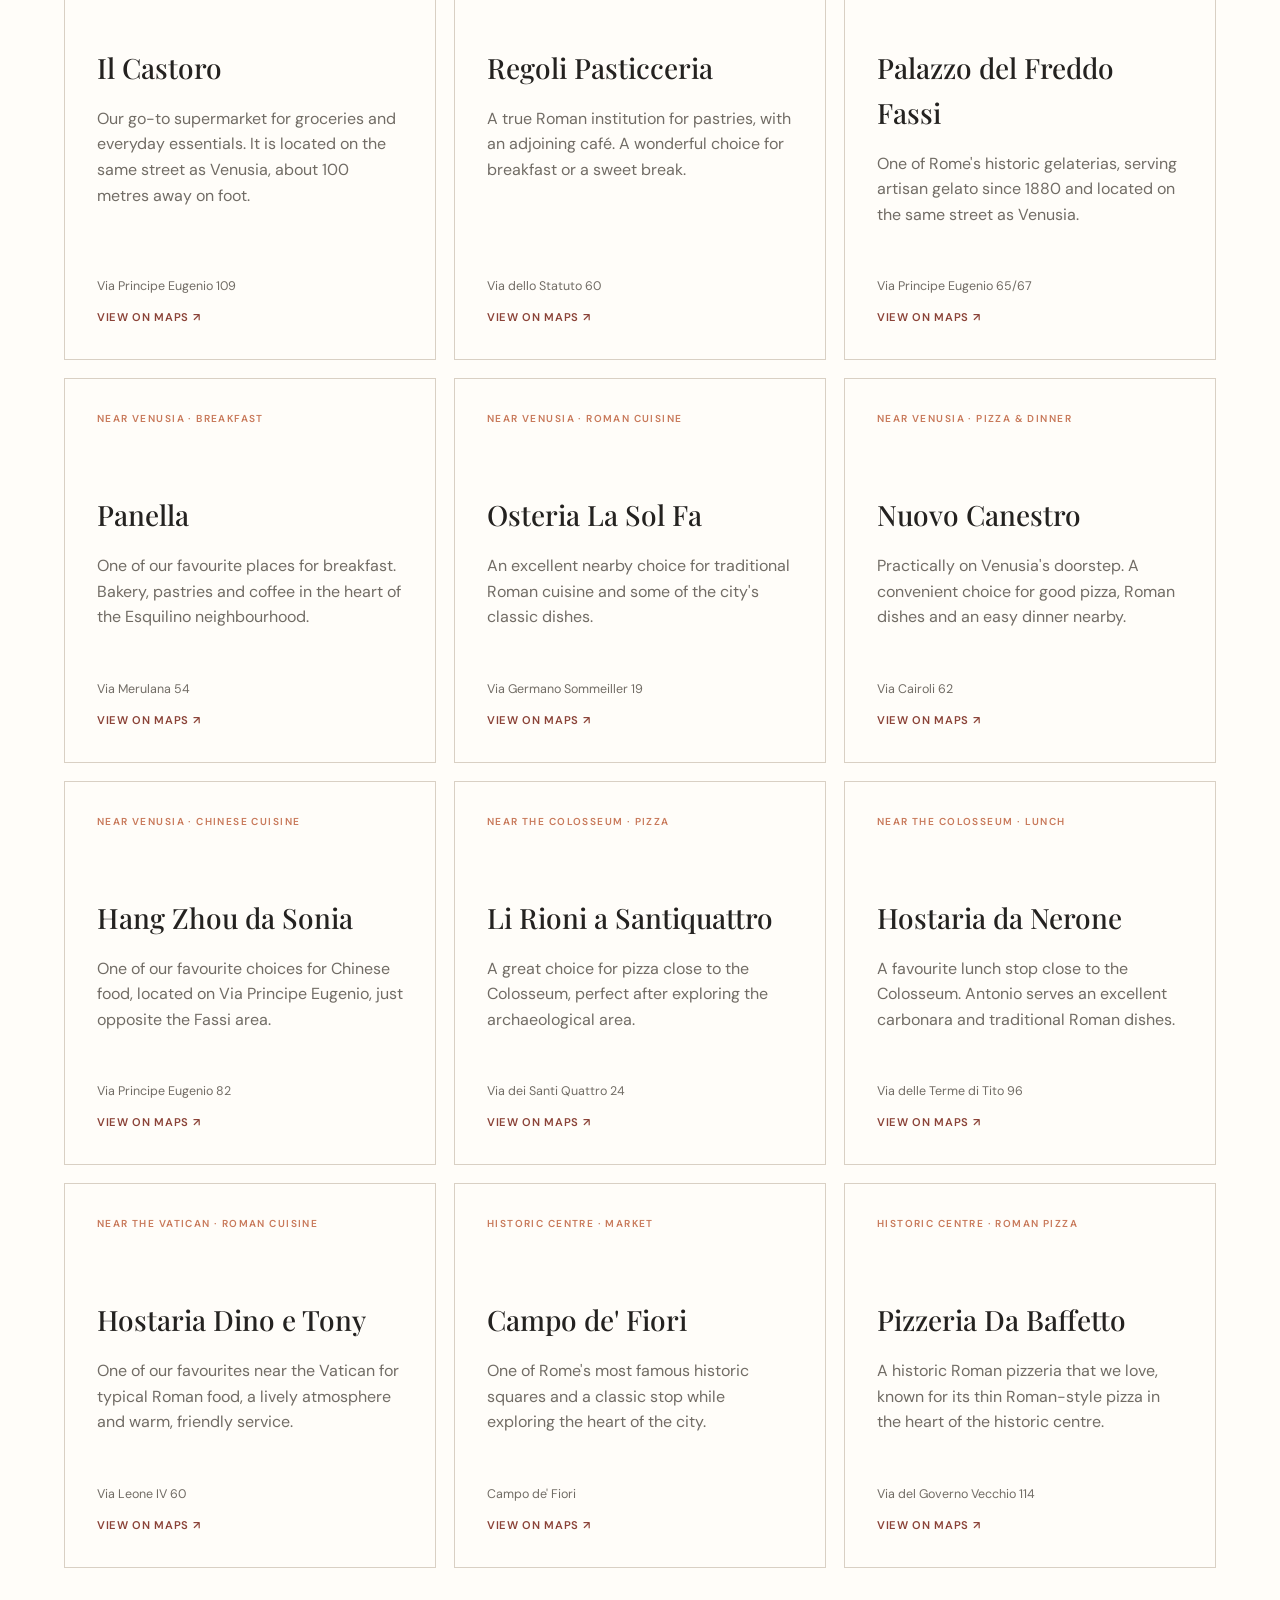
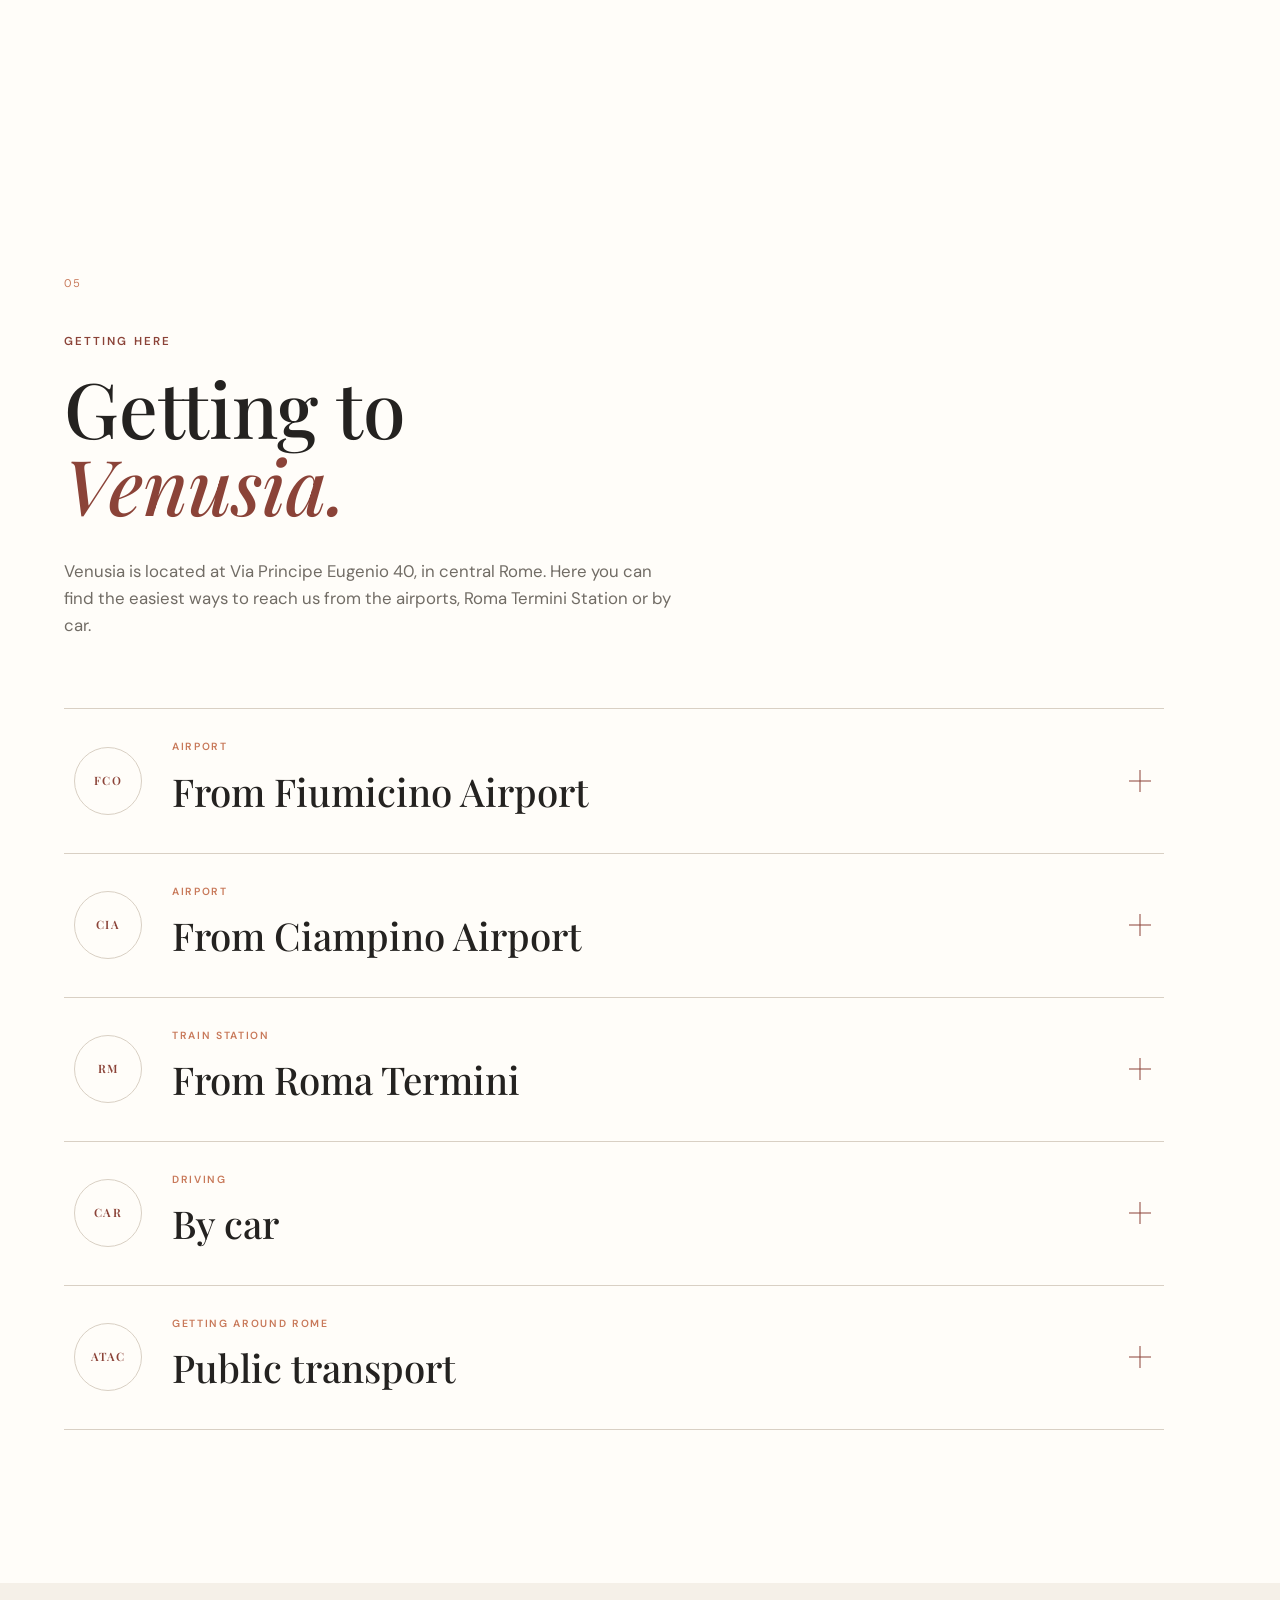
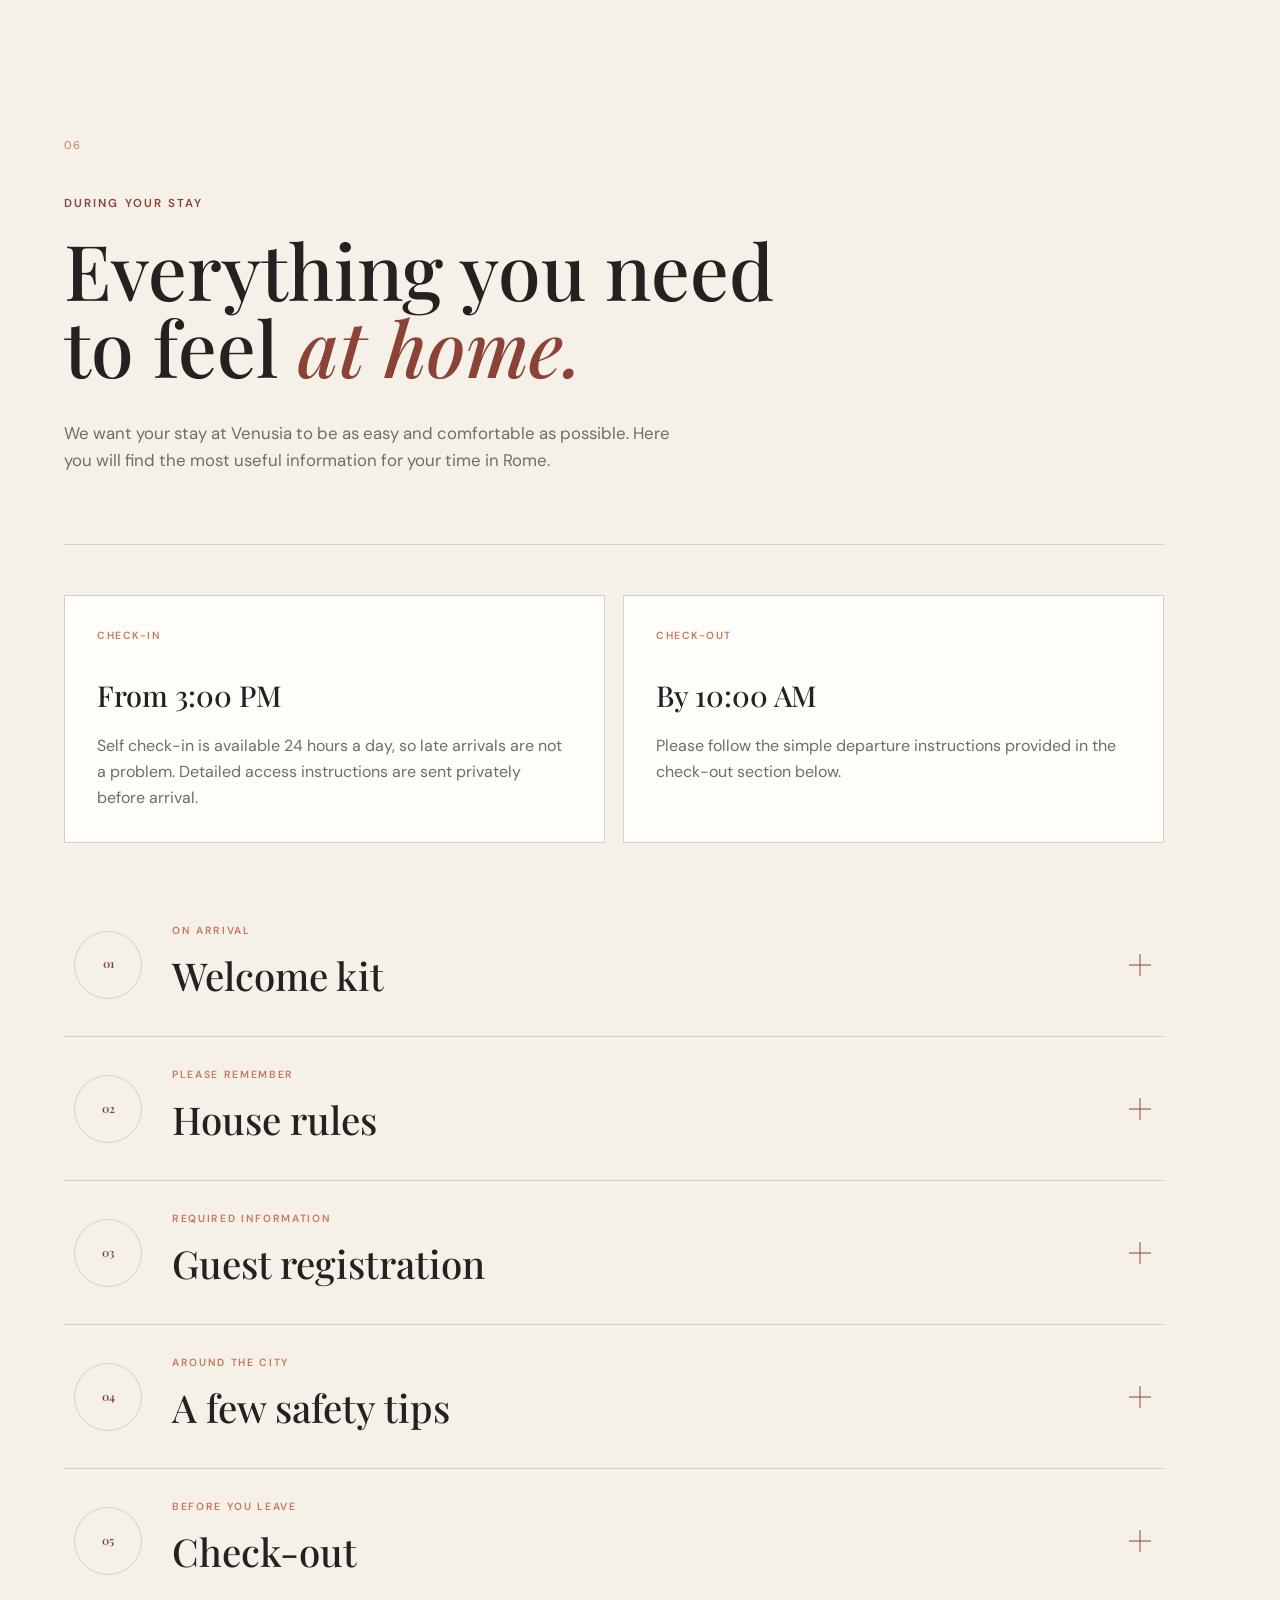
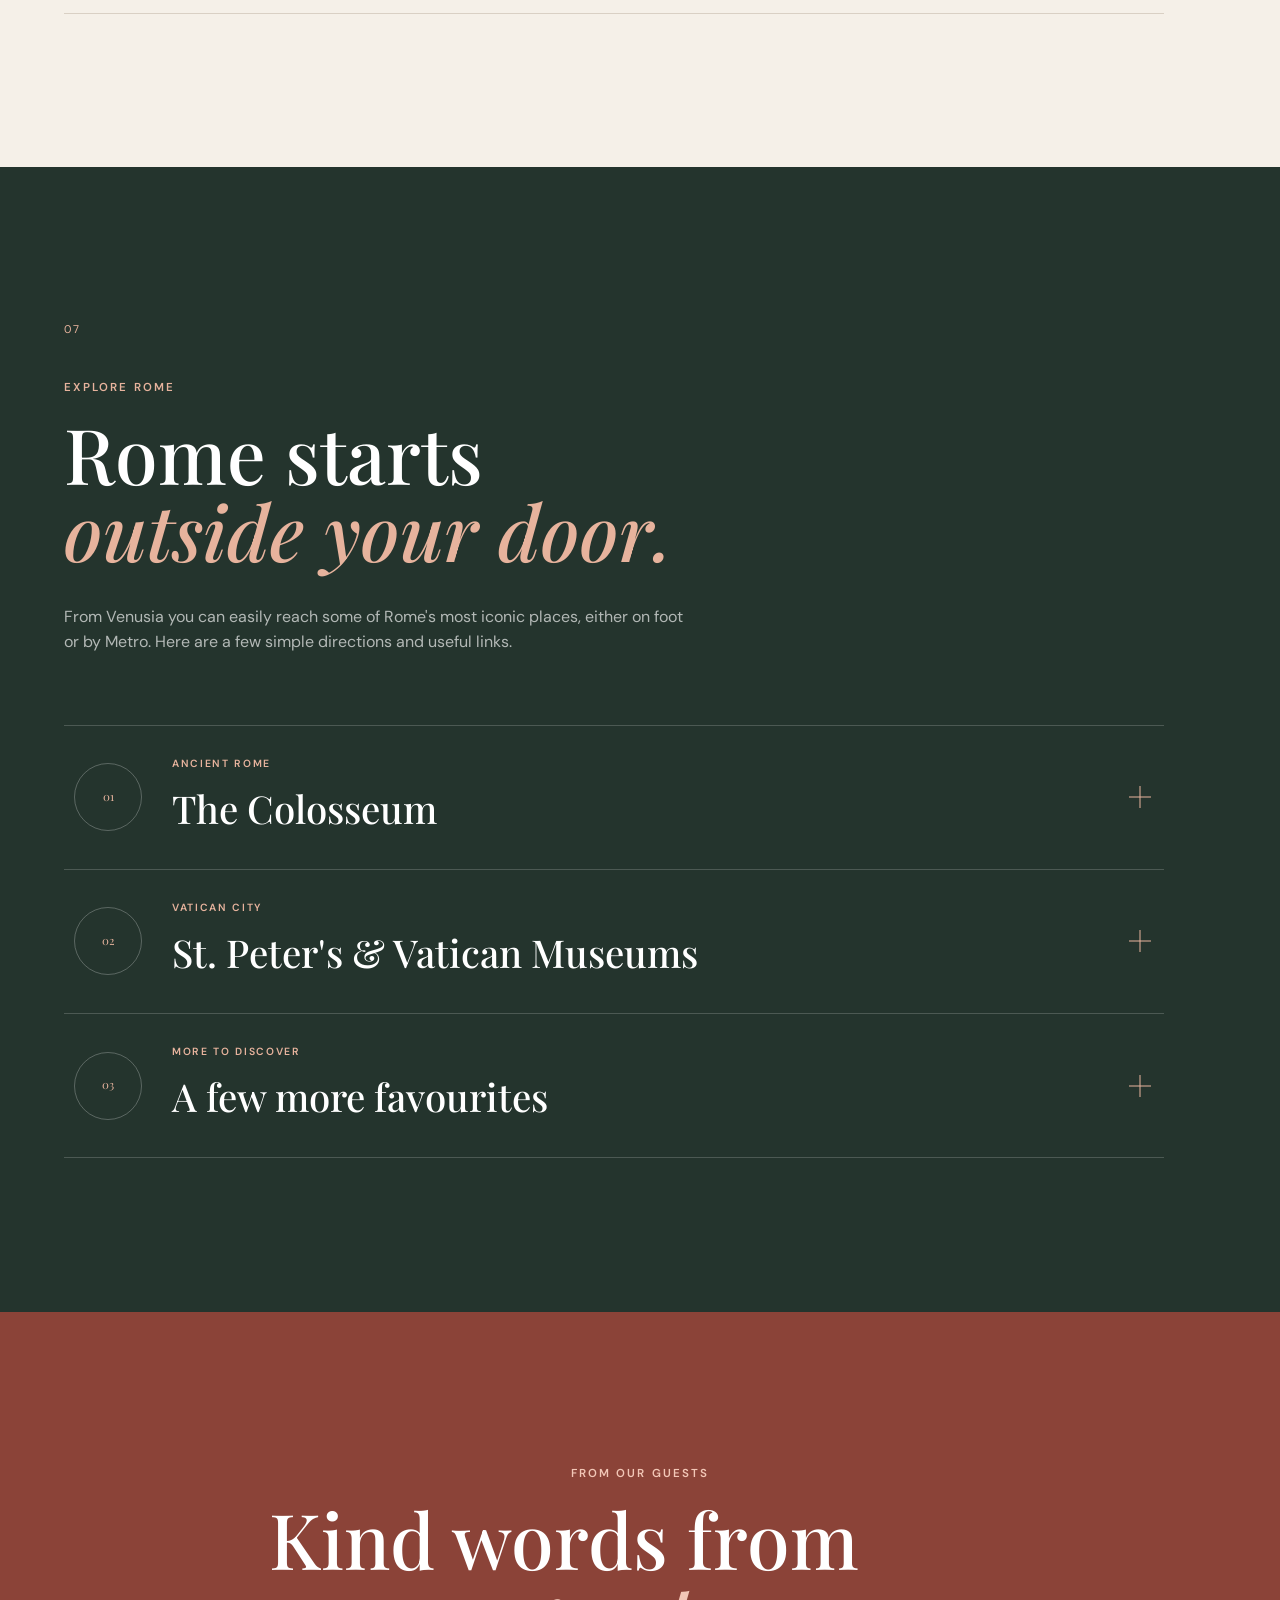
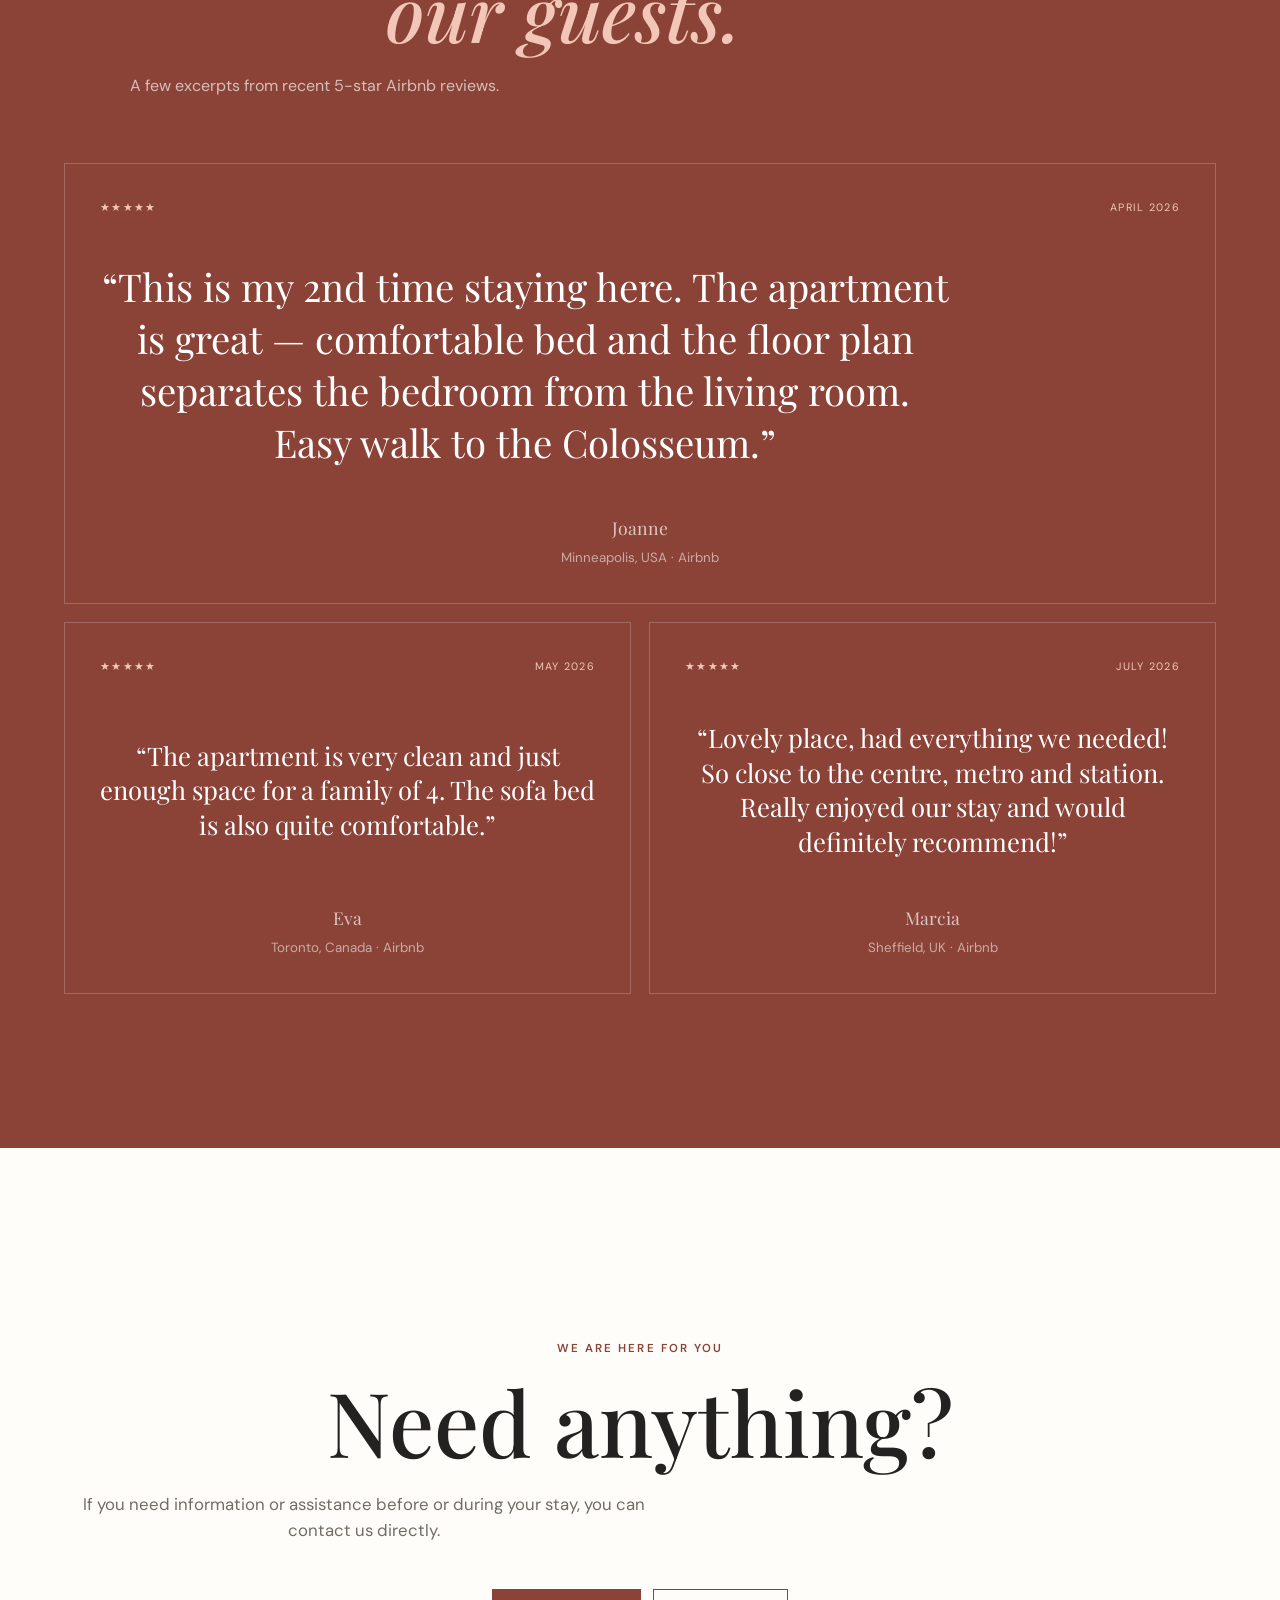
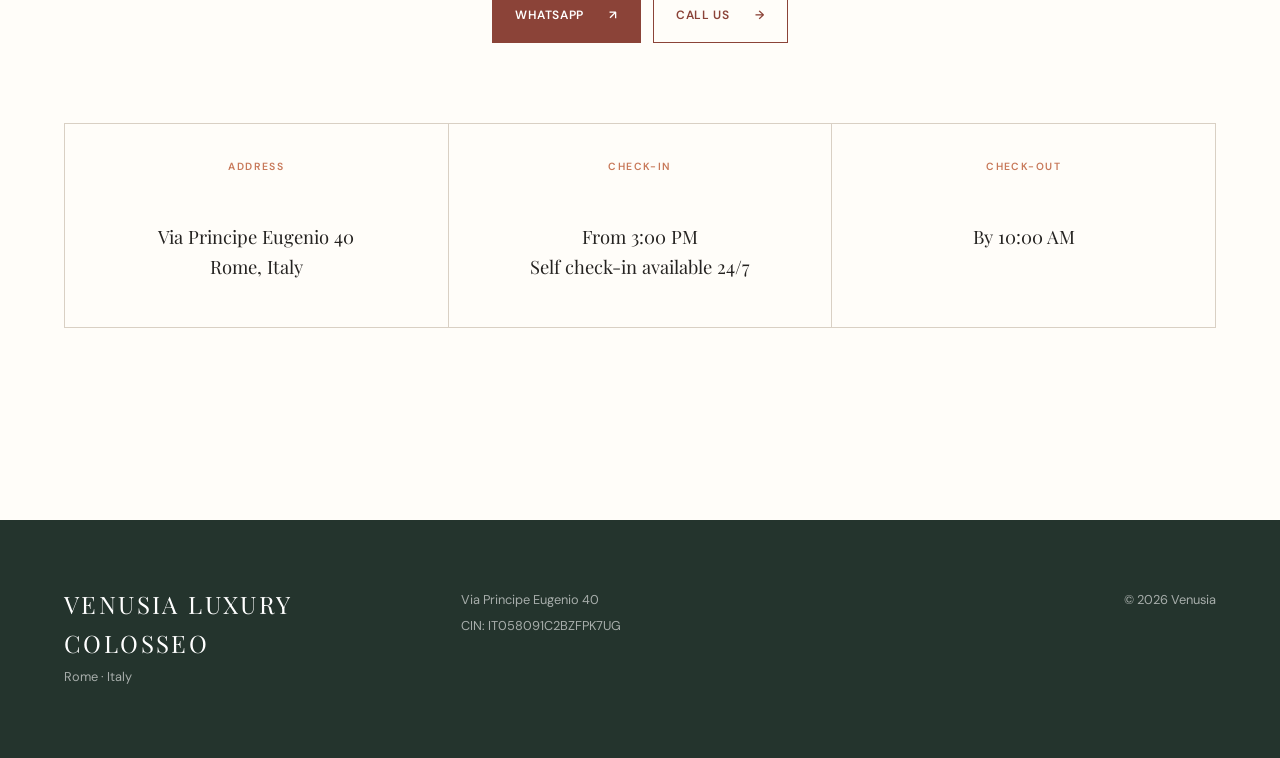
==== commit 5f56fef4: "Fix favicon and social preview" ====
--- a/index.html
+++ b/index.html
@@ -10,6 +10,93 @@
     >
 
     <title>Venusia Luxury Colosseo | Rome</title>
+
+    <!-- FAVICON -->
+
+<link
+    rel="icon"
+    type="image/svg+xml"
+    href="/assets/images/favicon.svg?v=2"
+>
+
+<link
+    rel="shortcut icon"
+    href="/assets/images/favicon.svg?v=2"
+>
+
+
+<!-- SOCIAL PREVIEW -->
+
+<meta
+    property="og:title"
+    content="Venusia Luxury Colosseo | Rome"
+>
+
+<meta
+    property="og:description"
+    content="A welcoming apartment in central Rome for up to four guests, within easy reach of the Colosseum and Metro Line A."
+>
+
+<meta
+    property="og:image"
+    content="https://venusia-luxury-colosseo.pages.dev/assets/images/venusia-living-room.jpg.avif?v=2"
+>
+
+<meta
+    property="og:image:secure_url"
+    content="https://venusia-luxury-colosseo.pages.dev/assets/images/venusia-living-room.jpg.avif?v=2"
+>
+
+<meta
+    property="og:image:type"
+    content="image/jpeg"
+>
+
+<meta
+    property="og:url"
+    content="https://venusia-luxury-colosseo.pages.dev/"
+>
+
+<meta
+    property="og:type"
+    content="website"
+>
+
+<meta
+    property="og:site_name"
+    content="Venusia Luxury Colosseo"
+>
+
+
+<!-- X / TWITTER / OTHER SOCIAL -->
+
+<meta
+    name="twitter:card"
+    content="summary_large_image"
+>
+
+<meta
+    name="twitter:title"
+    content="Venusia Luxury Colosseo | Rome"
+>
+
+<meta
+    name="twitter:description"
+    content="A welcoming apartment in central Rome for up to four guests, within easy reach of the Colosseum and Metro Line A."
+>
+
+<meta
+    name="twitter:image"
+    content="https://venusia-luxury-colosseo.pages.dev/assets/images/venusia-living-room.jpg.avif?v=2"
+>
+
+
+<!-- BROWSER COLOR -->
+
+<meta
+    name="theme-color"
+    content="#8b4338"
+>
 
     <meta
     name="description"
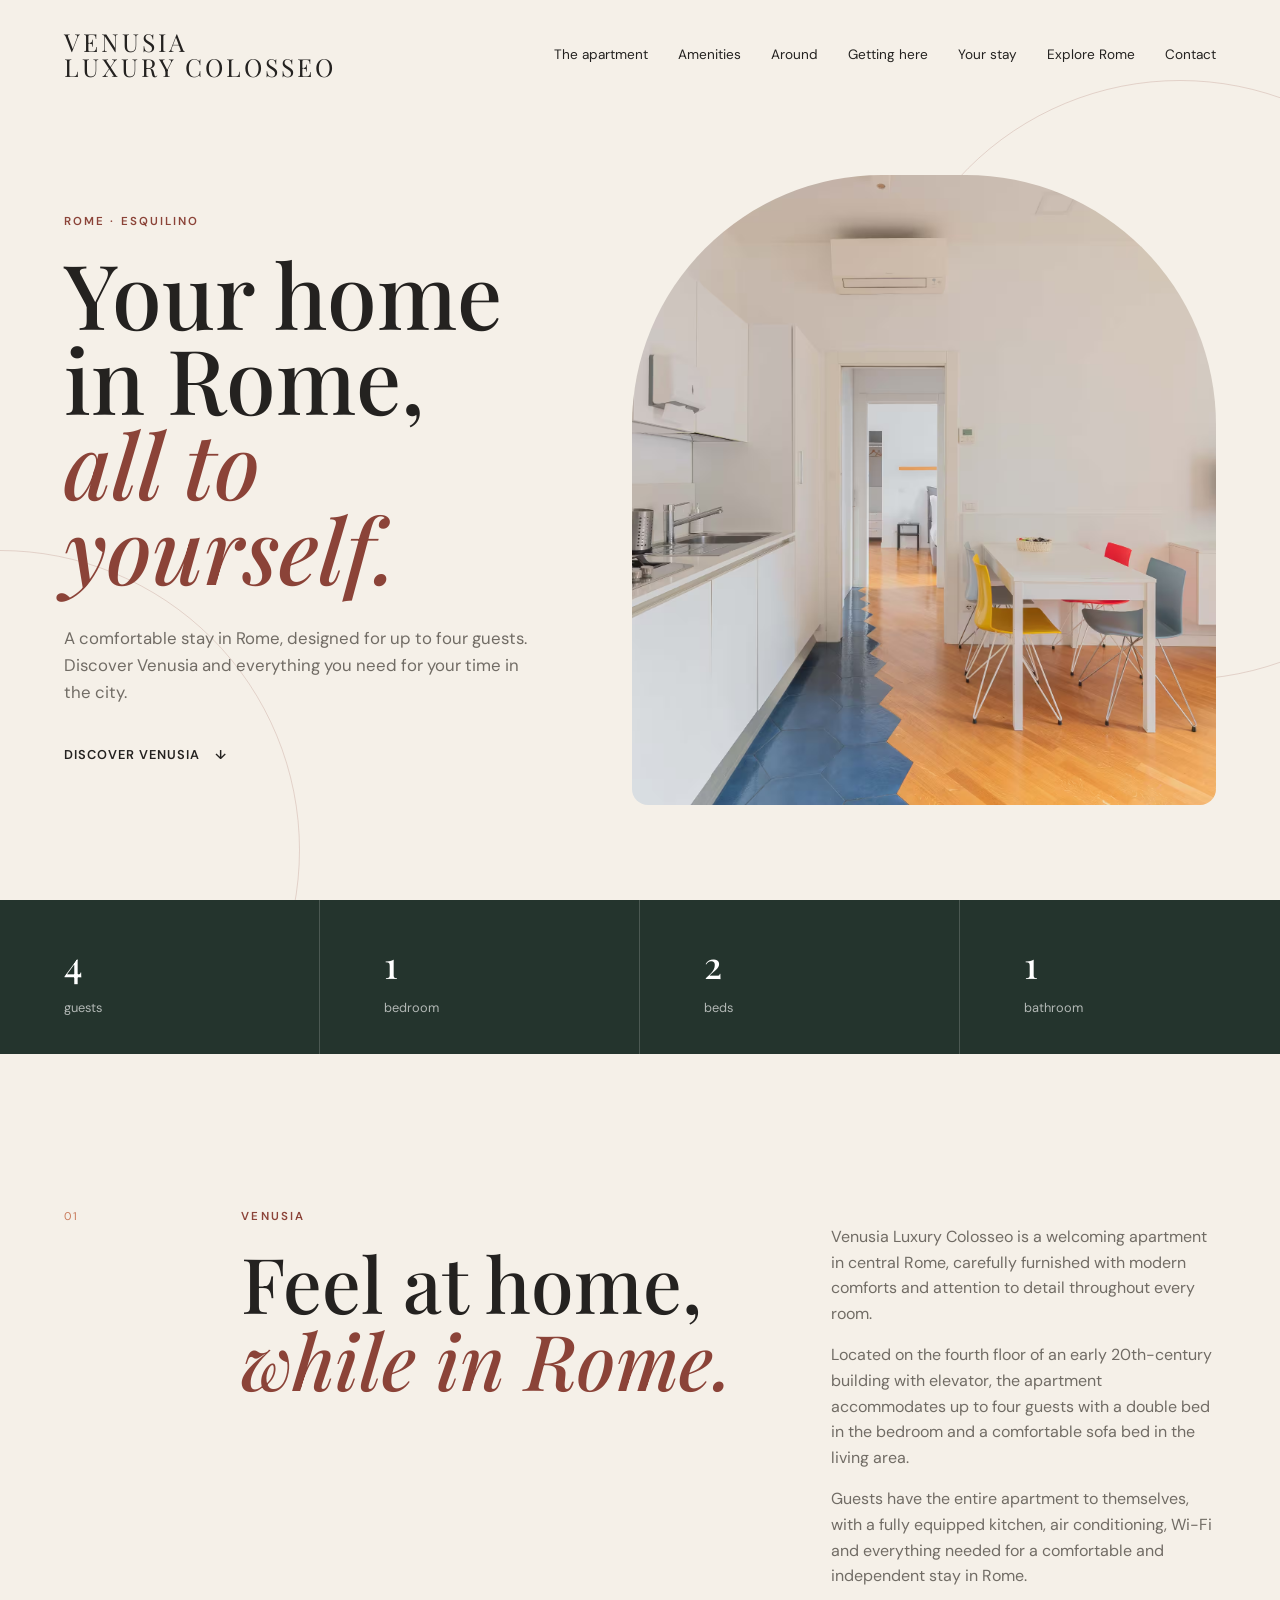
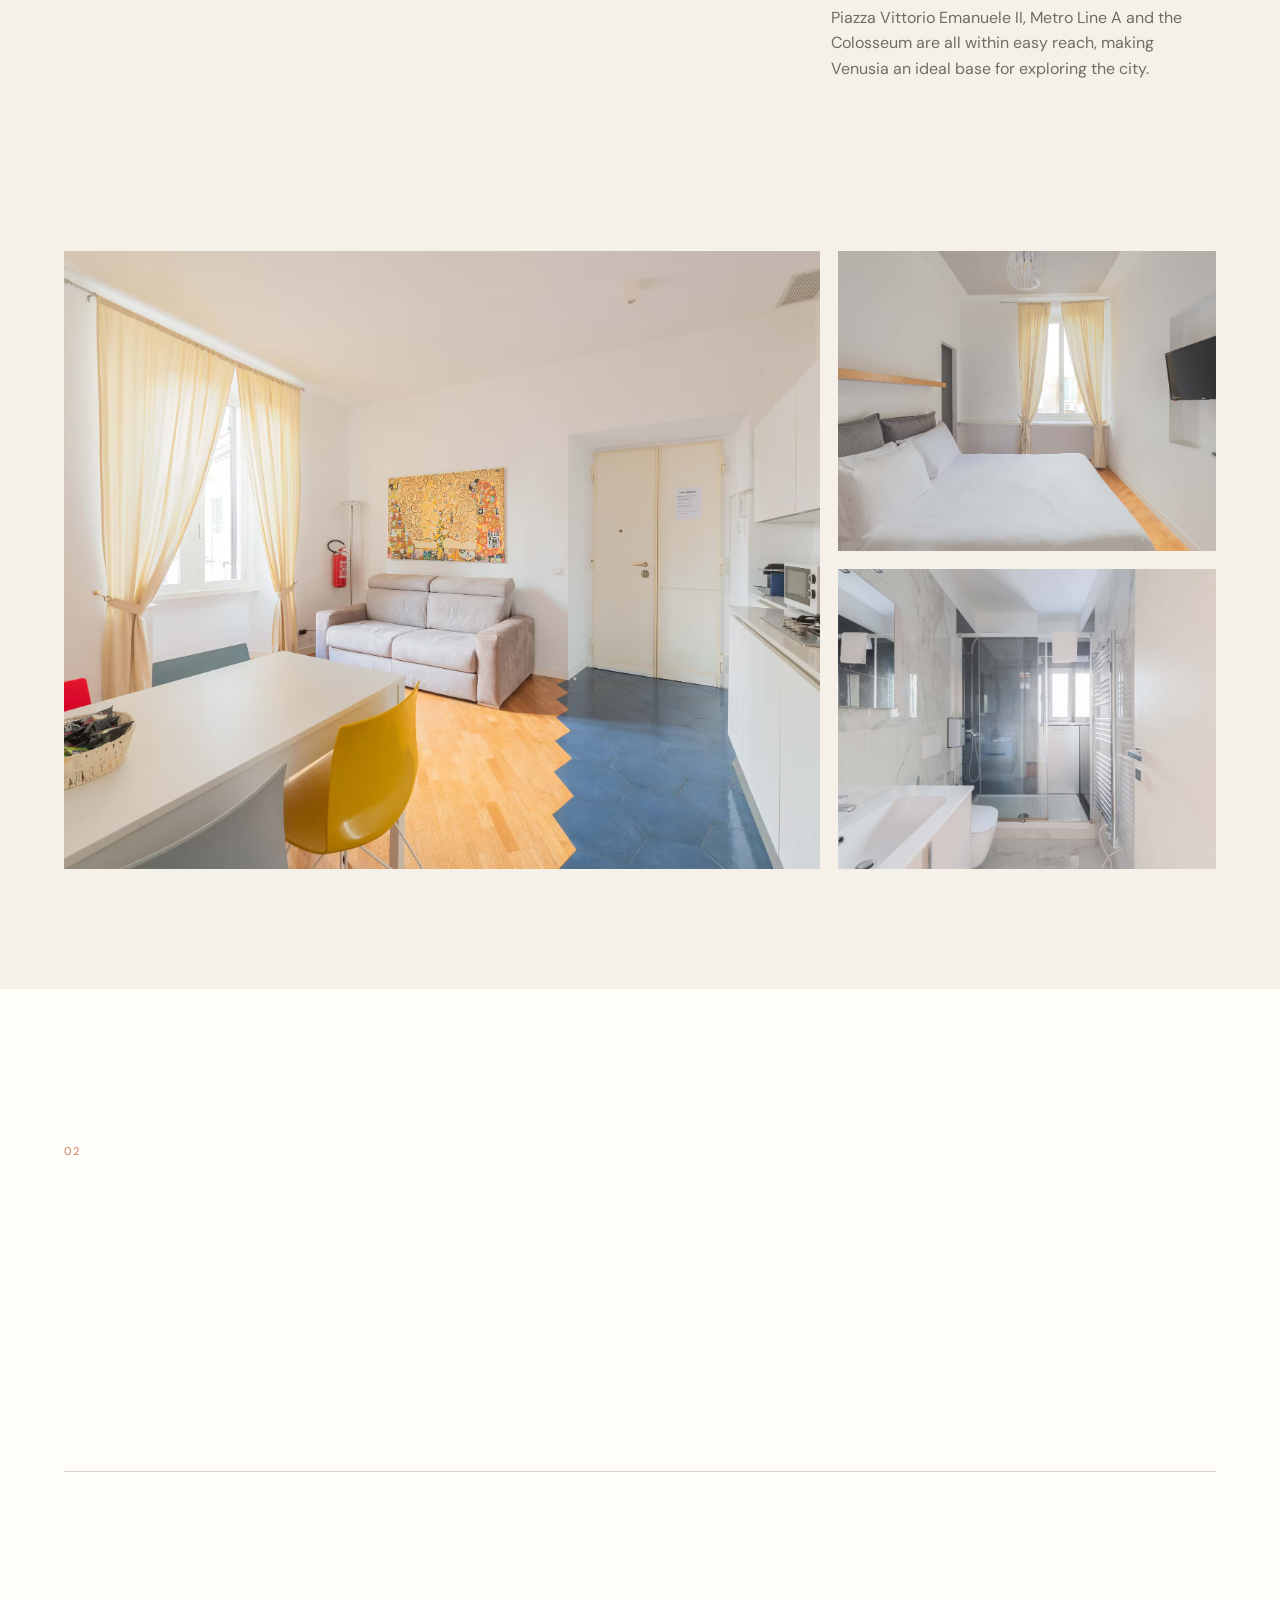
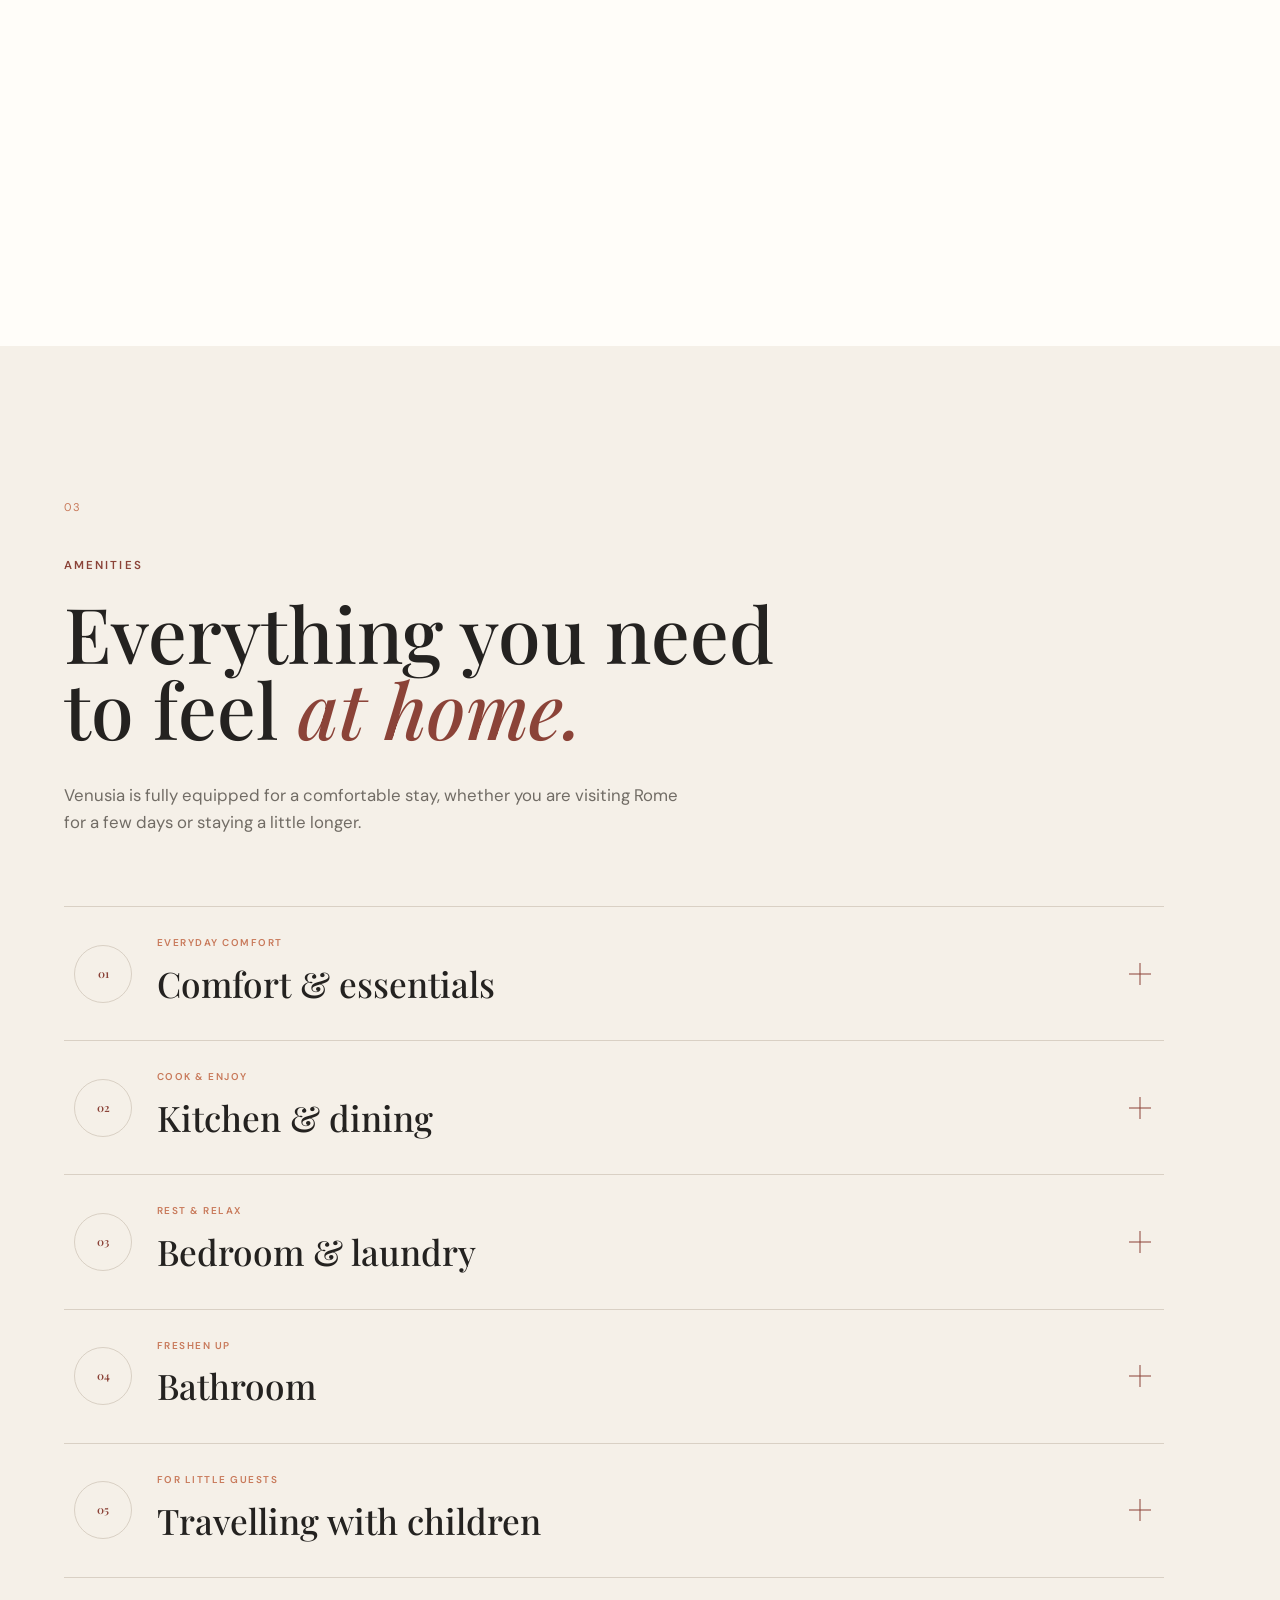
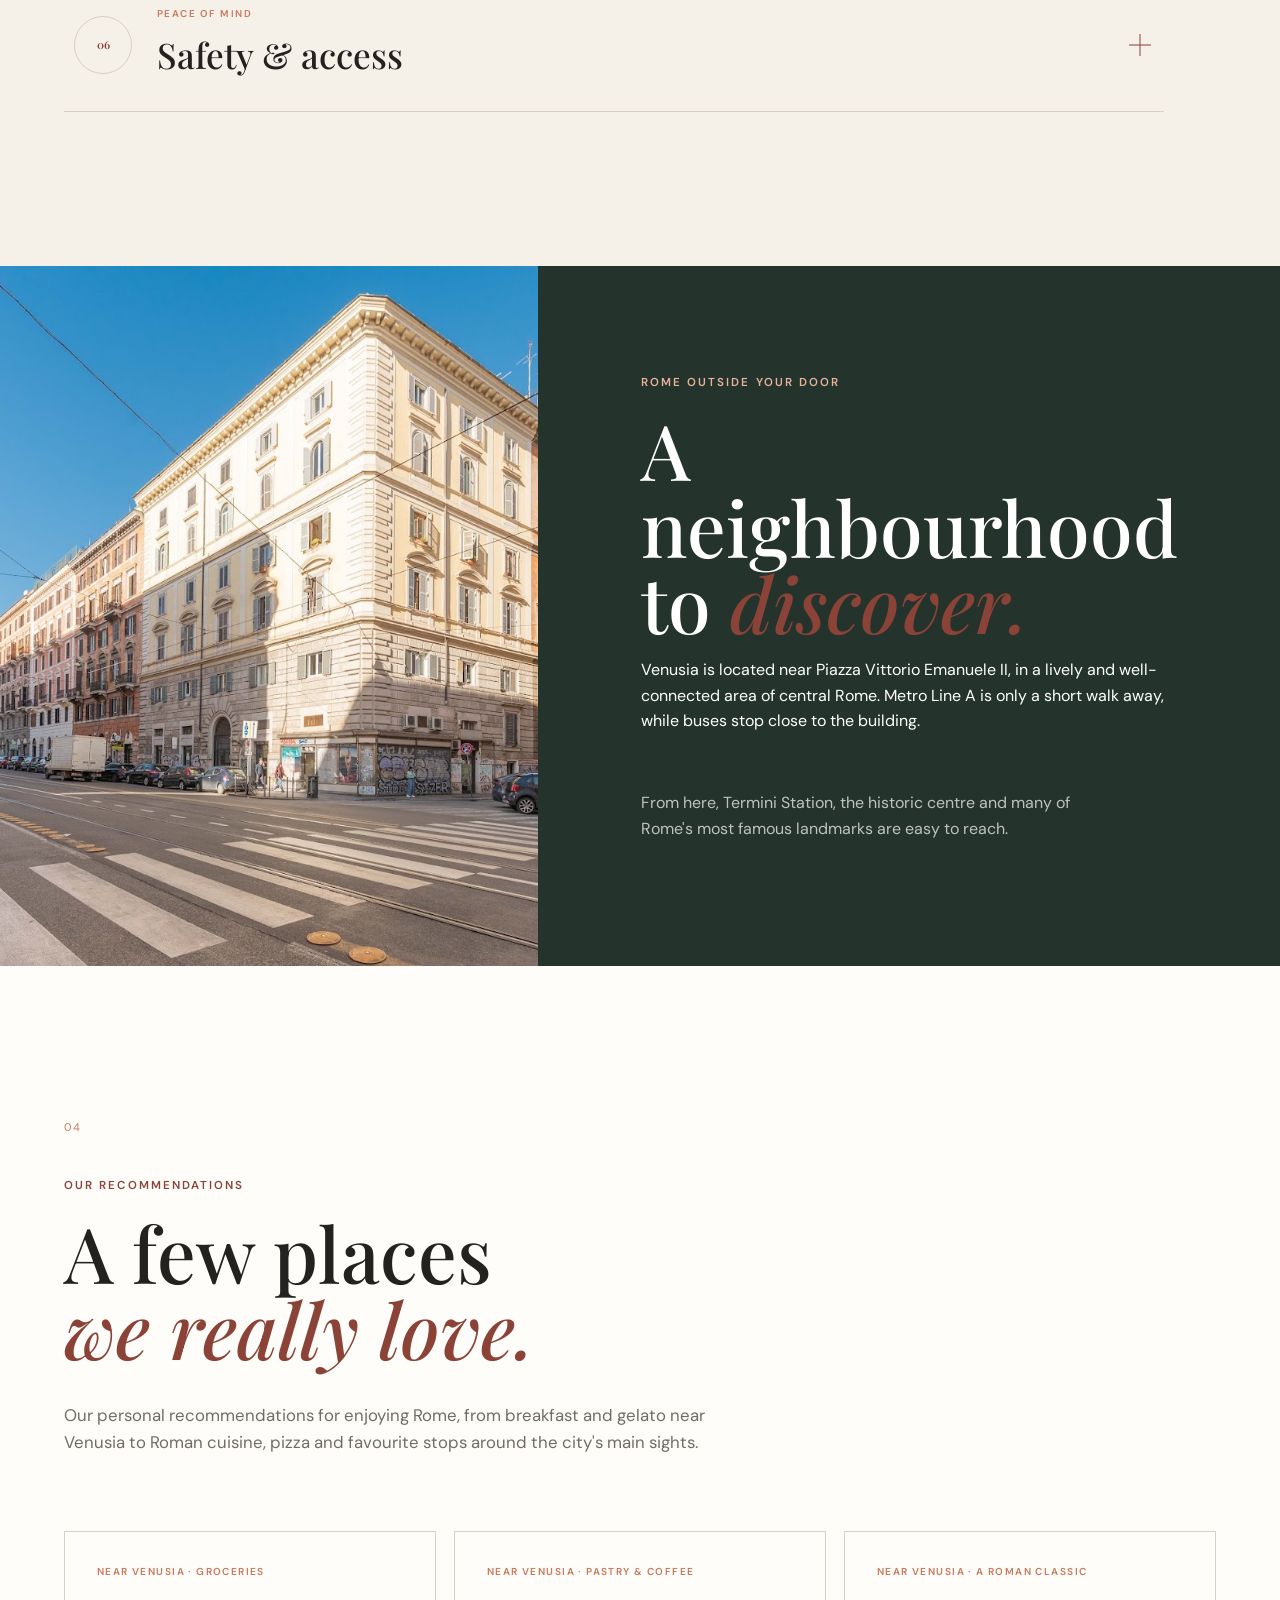
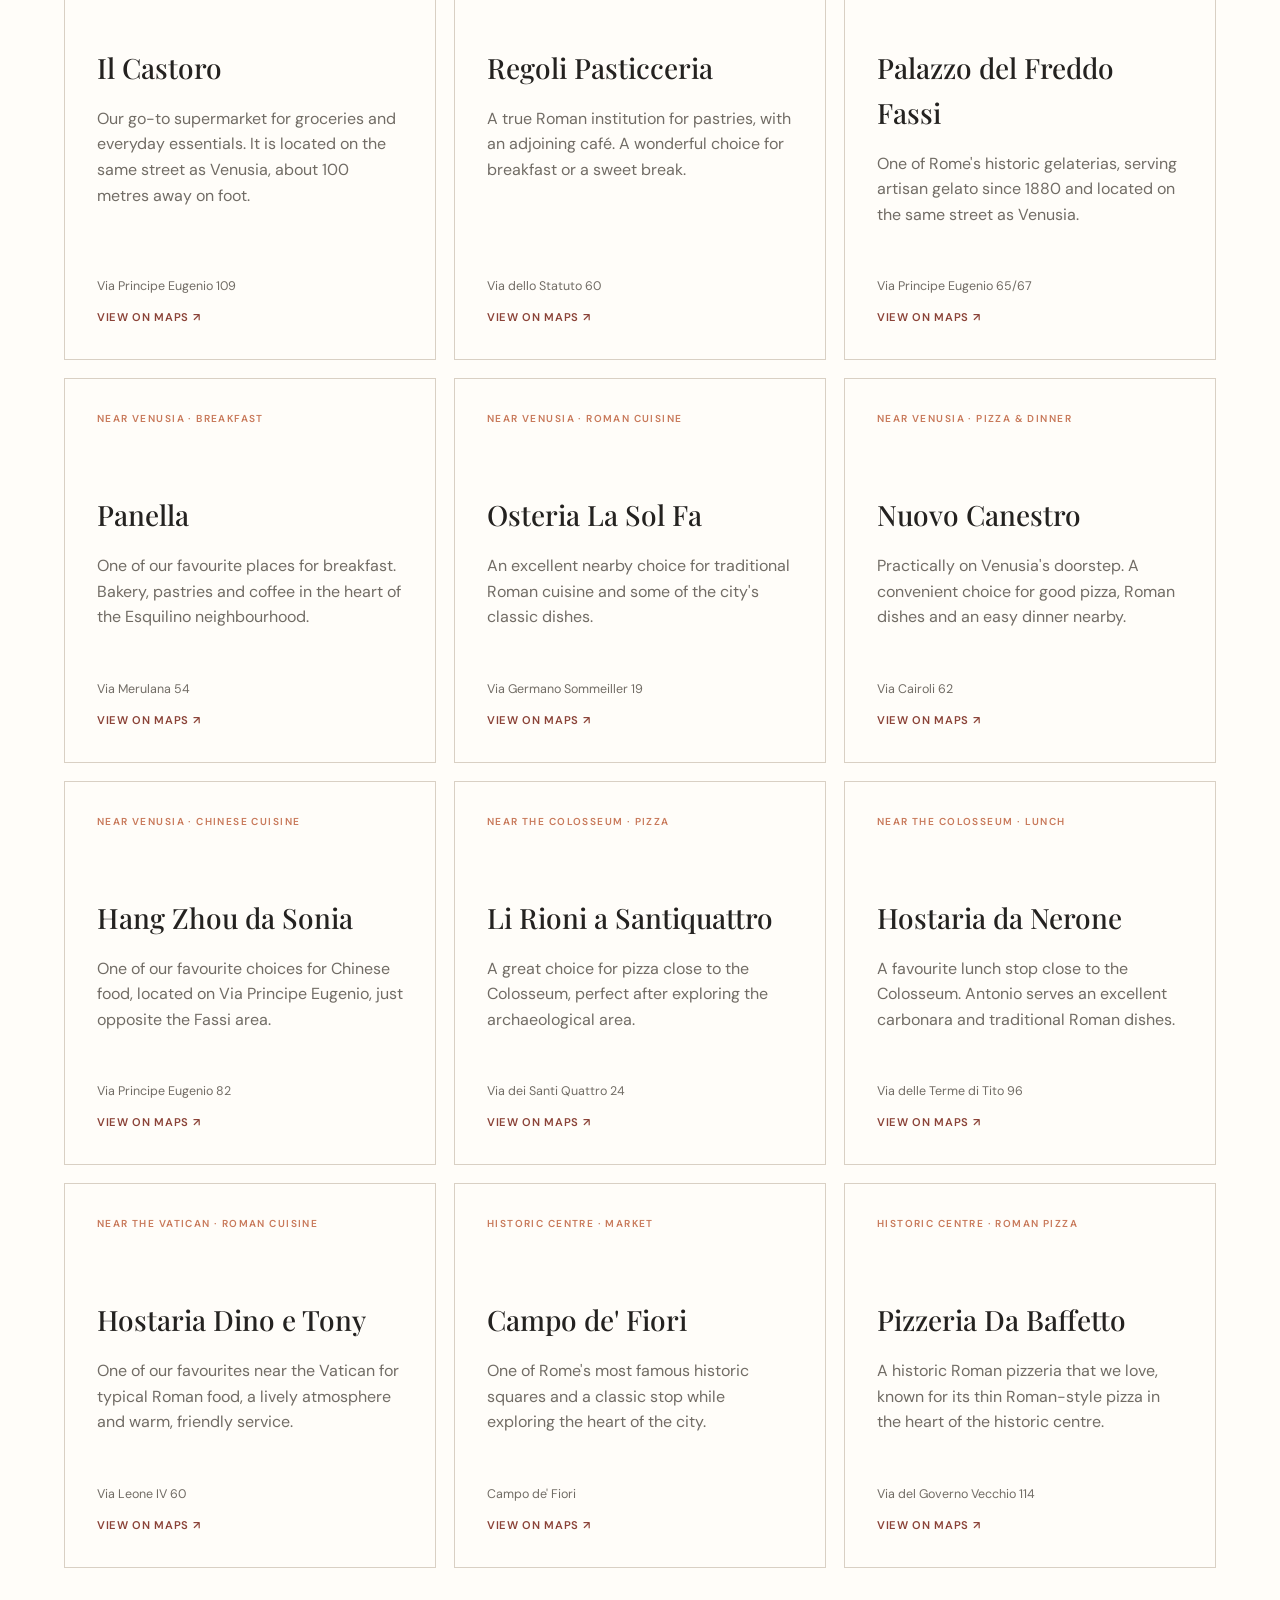
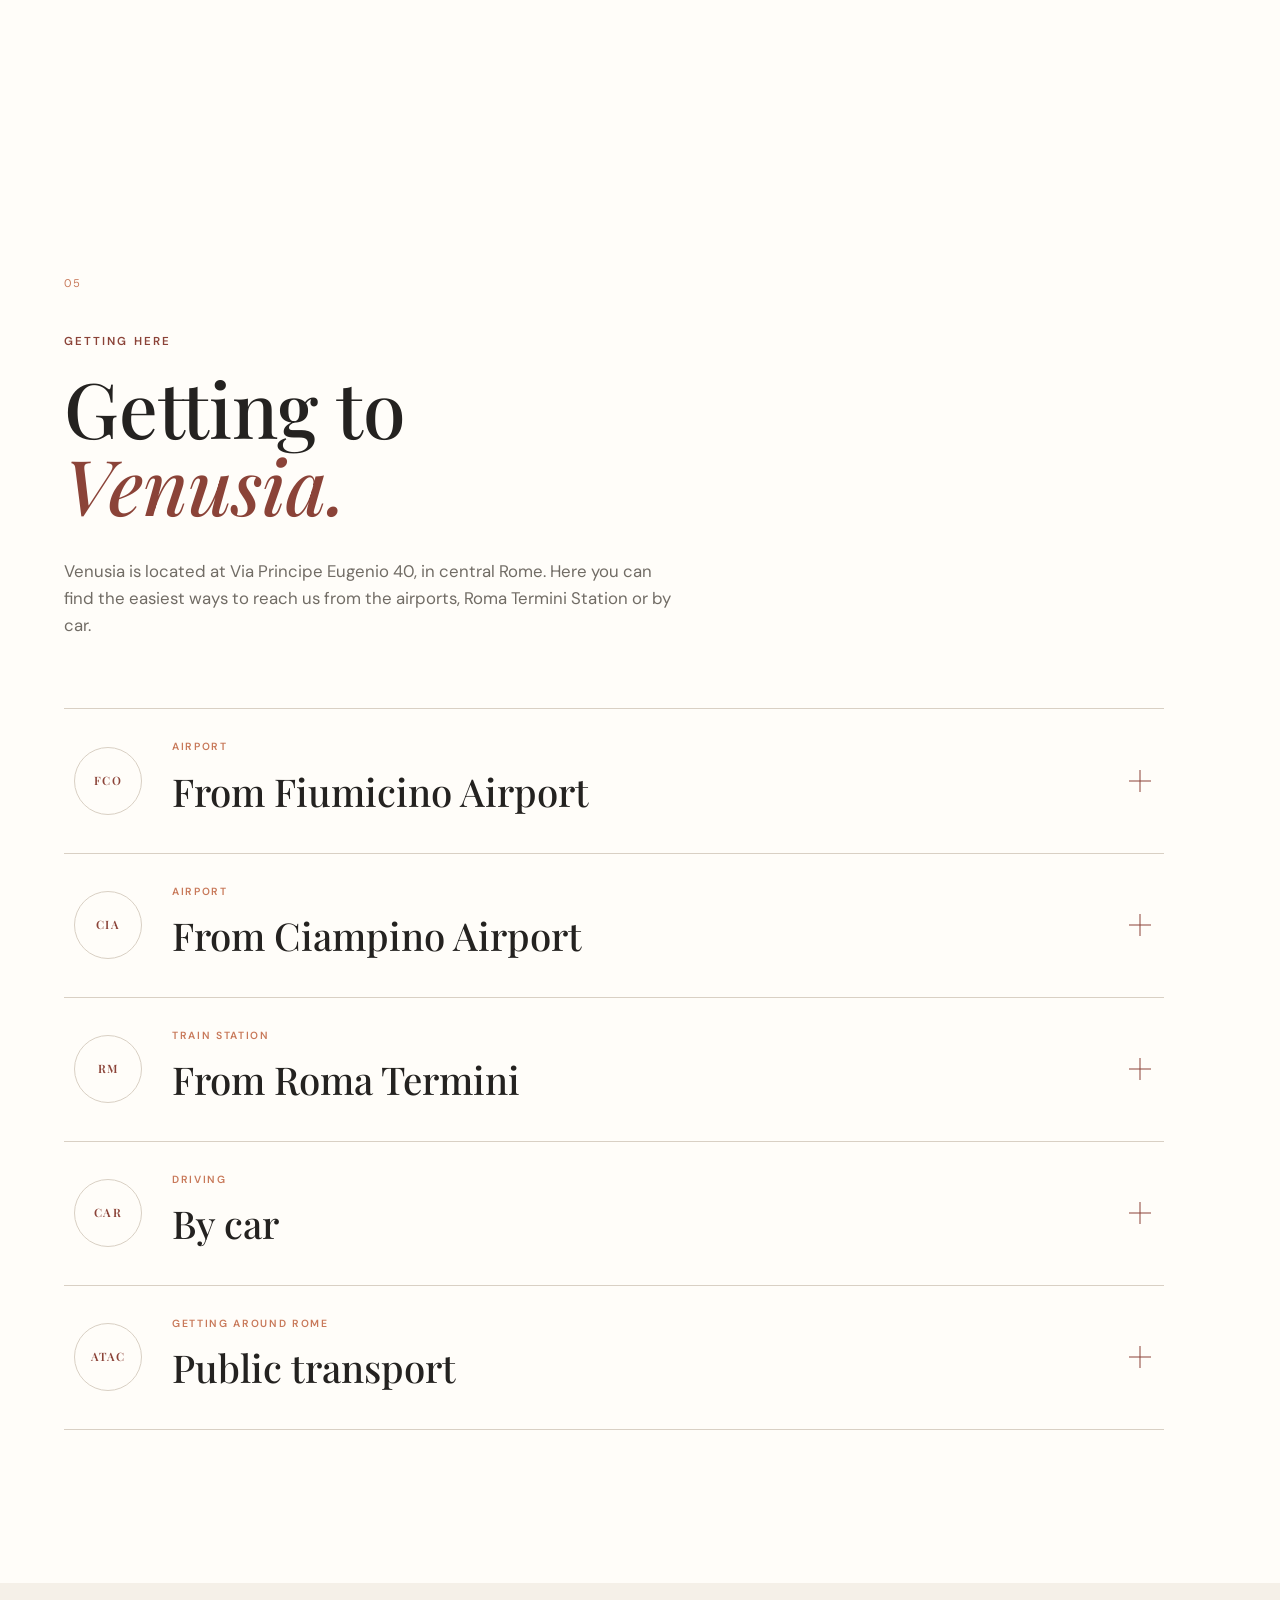
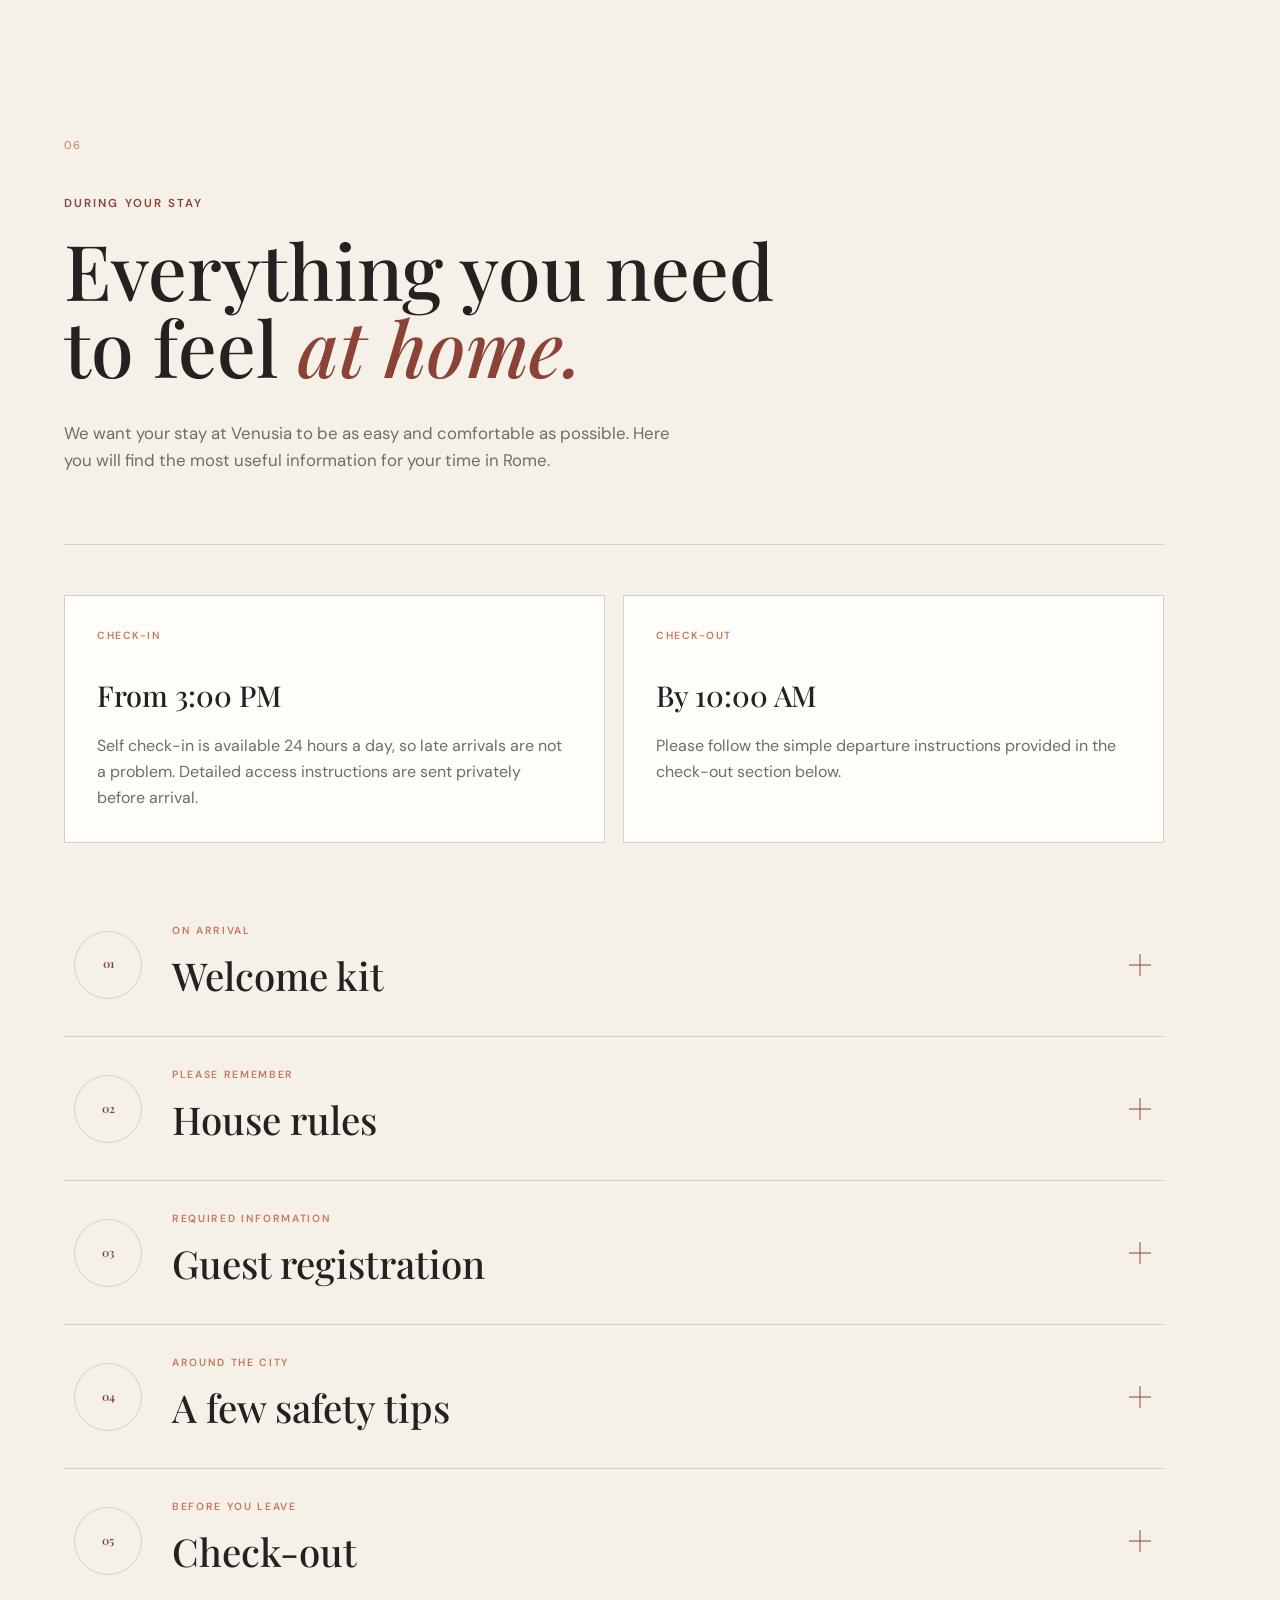
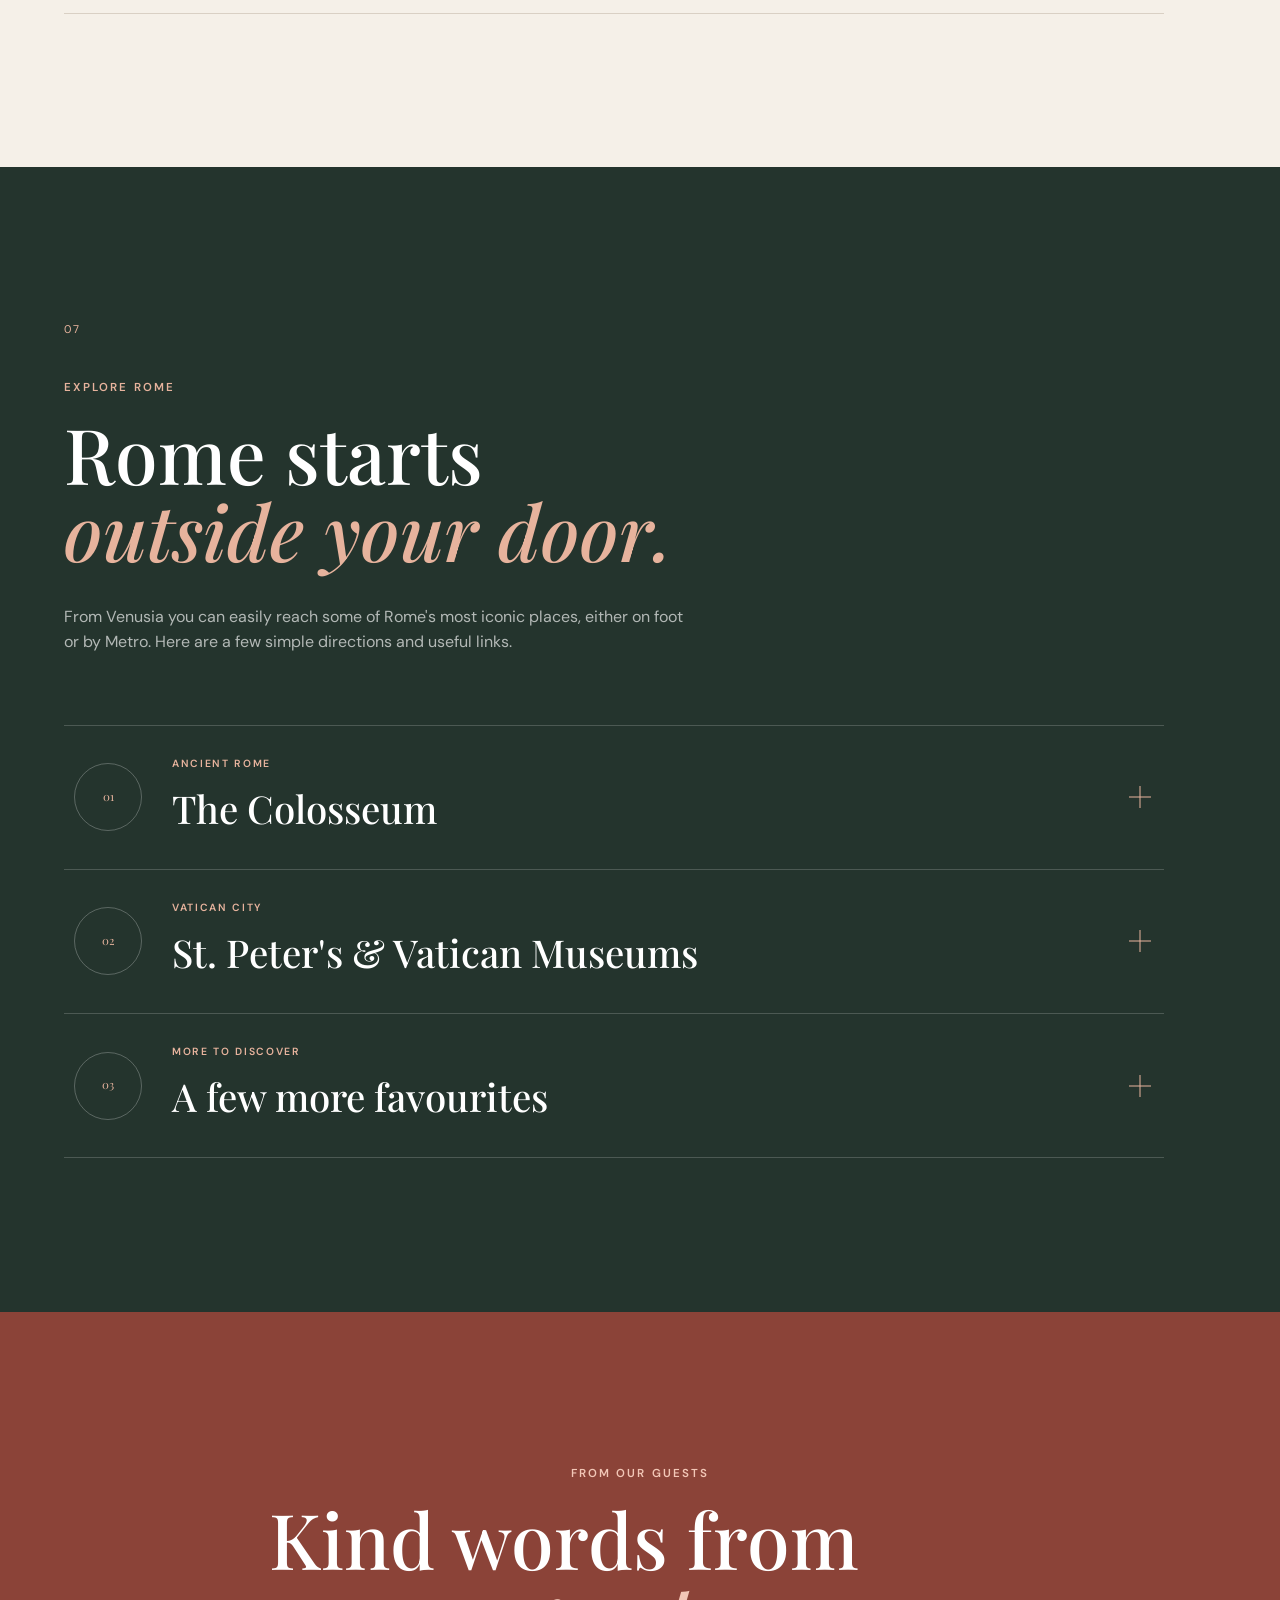
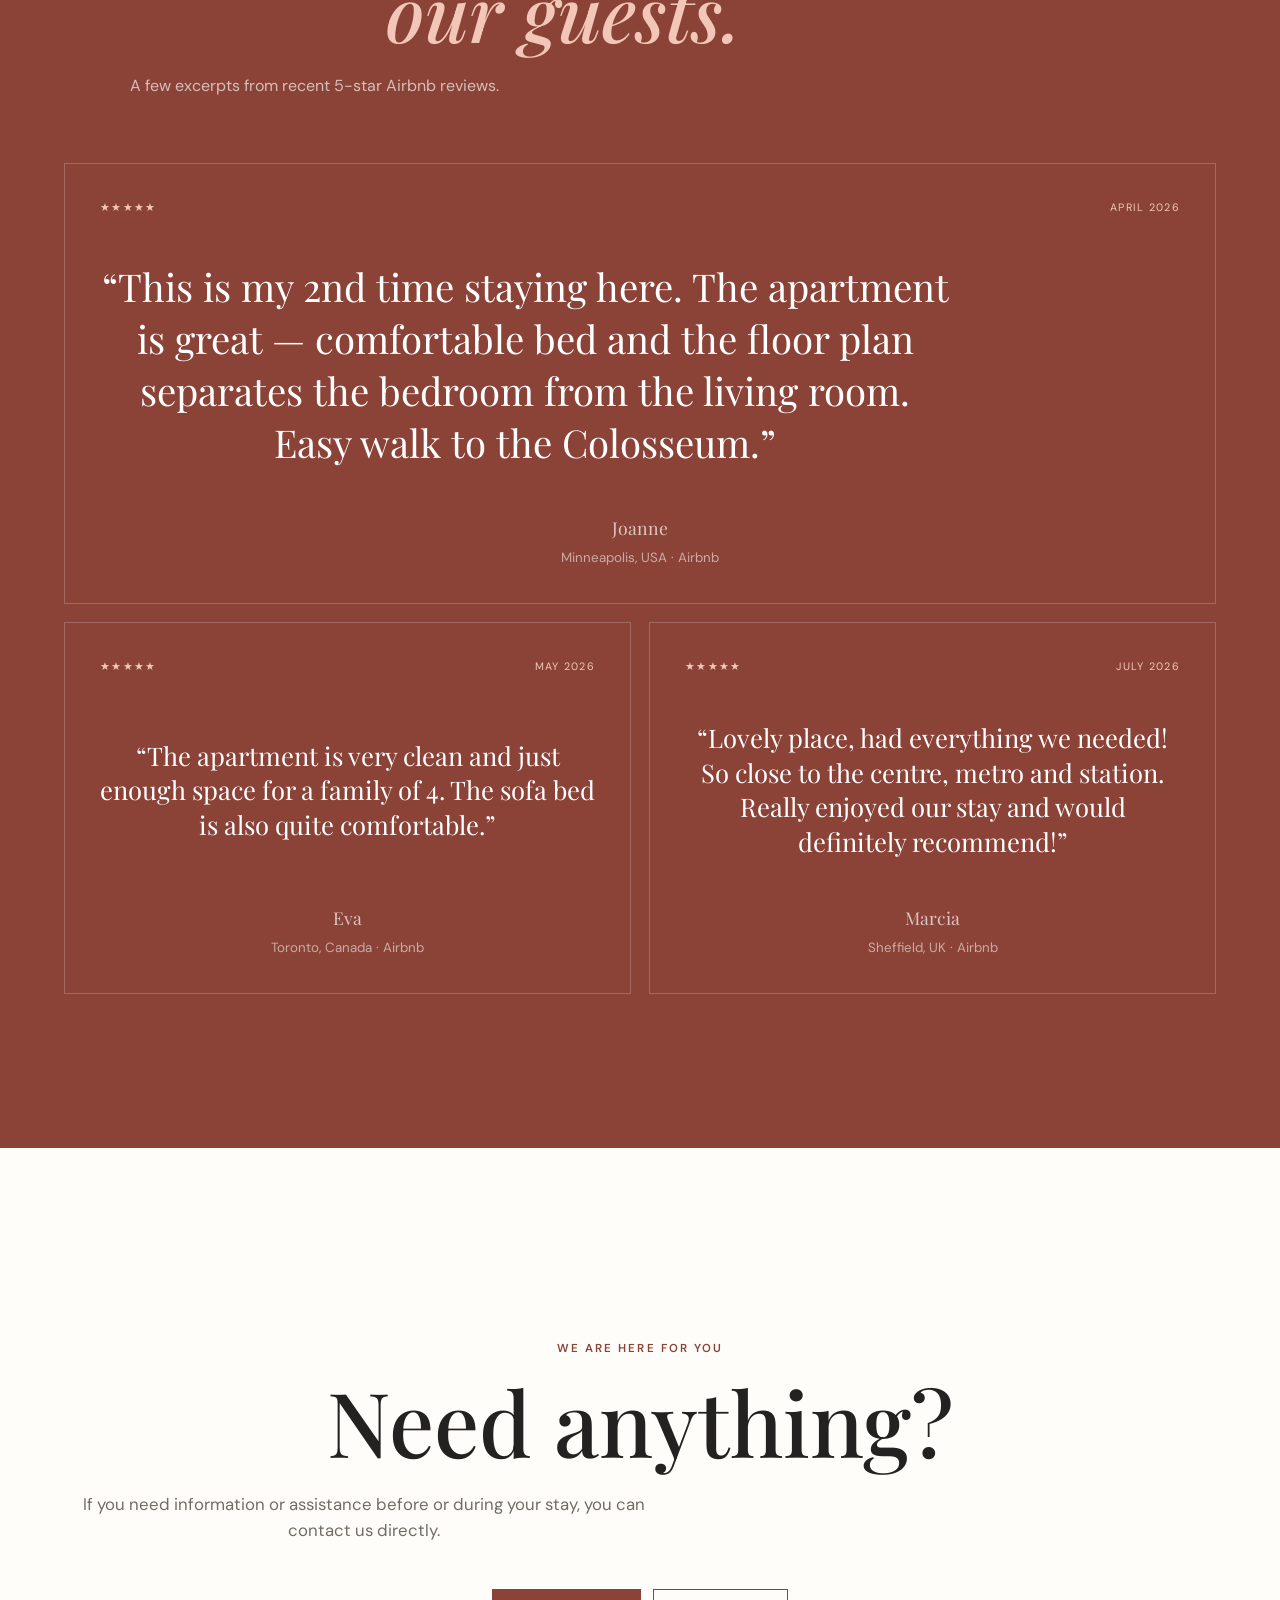
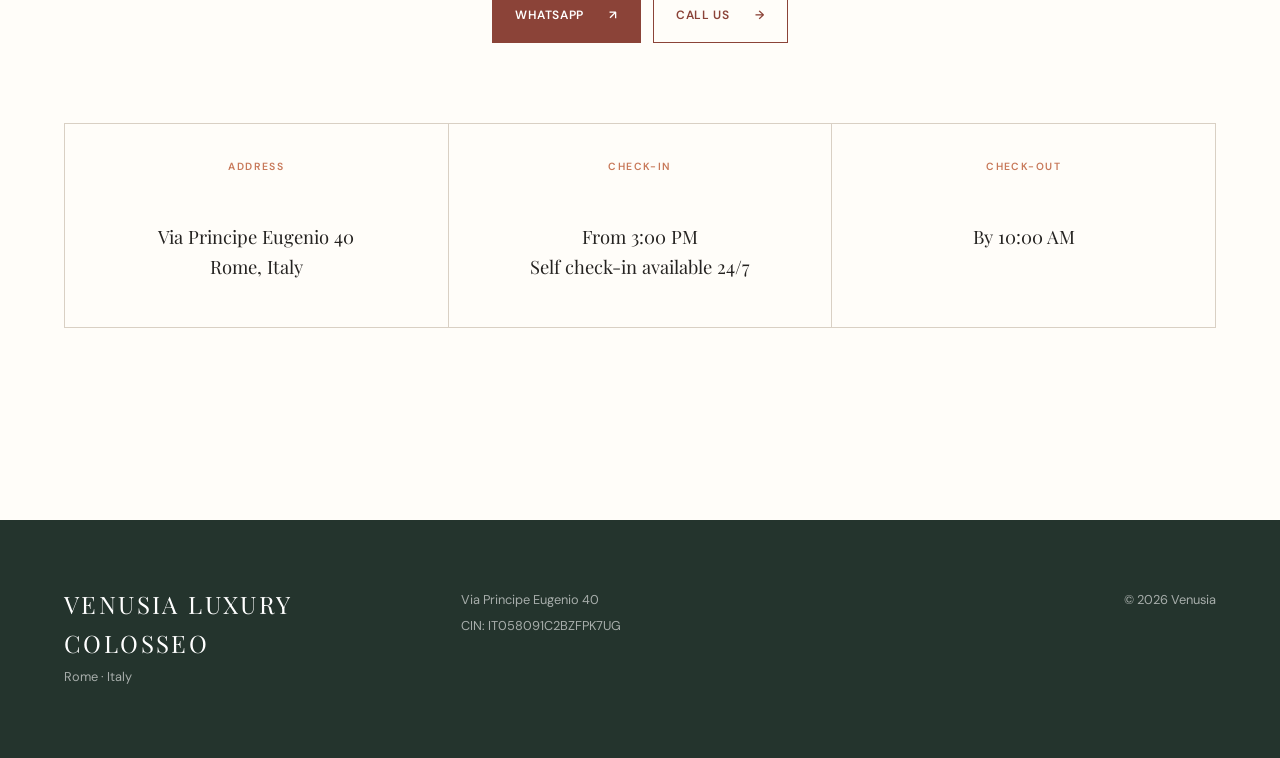
==== commit 7e83ab54: "Fix social preview image" ====
--- a/index.html
+++ b/index.html
@@ -39,12 +39,12 @@
 
 <meta
     property="og:image"
-    content="https://venusia-luxury-colosseo.pages.dev/assets/images/venusia-living-room.jpg.avif?v=2"
+    content="https://venusia-luxury-colosseo.pages.dev/assets/images/venusia-social-preview.jpg?v=3"
 >
 
 <meta
     property="og:image:secure_url"
-    content="https://venusia-luxury-colosseo.pages.dev/assets/images/venusia-living-room.jpg.avif?v=2"
+    content="https://venusia-luxury-colosseo.pages.dev/assets/images/venusia-social-preview.jpg?v=3"
 >
 
 <meta
@@ -53,6 +53,16 @@
 >
 
 <meta
+    property="og:image:alt"
+    content="Living room at Venusia Luxury Colosseo in Rome"
+>
+
+<meta
+    property="og:locale"
+    content="en_US"
+>
+
+<meta
     property="og:url"
     content="https://venusia-luxury-colosseo.pages.dev/"
 >
@@ -87,9 +97,8 @@
 
 <meta
     name="twitter:image"
-    content="https://venusia-luxury-colosseo.pages.dev/assets/images/venusia-living-room.jpg.avif?v=2"
+    content="https://venusia-luxury-colosseo.pages.dev/assets/images/venusia-social-preview.jpg?v=3"
 >
-
 
 <!-- BROWSER COLOR -->
 
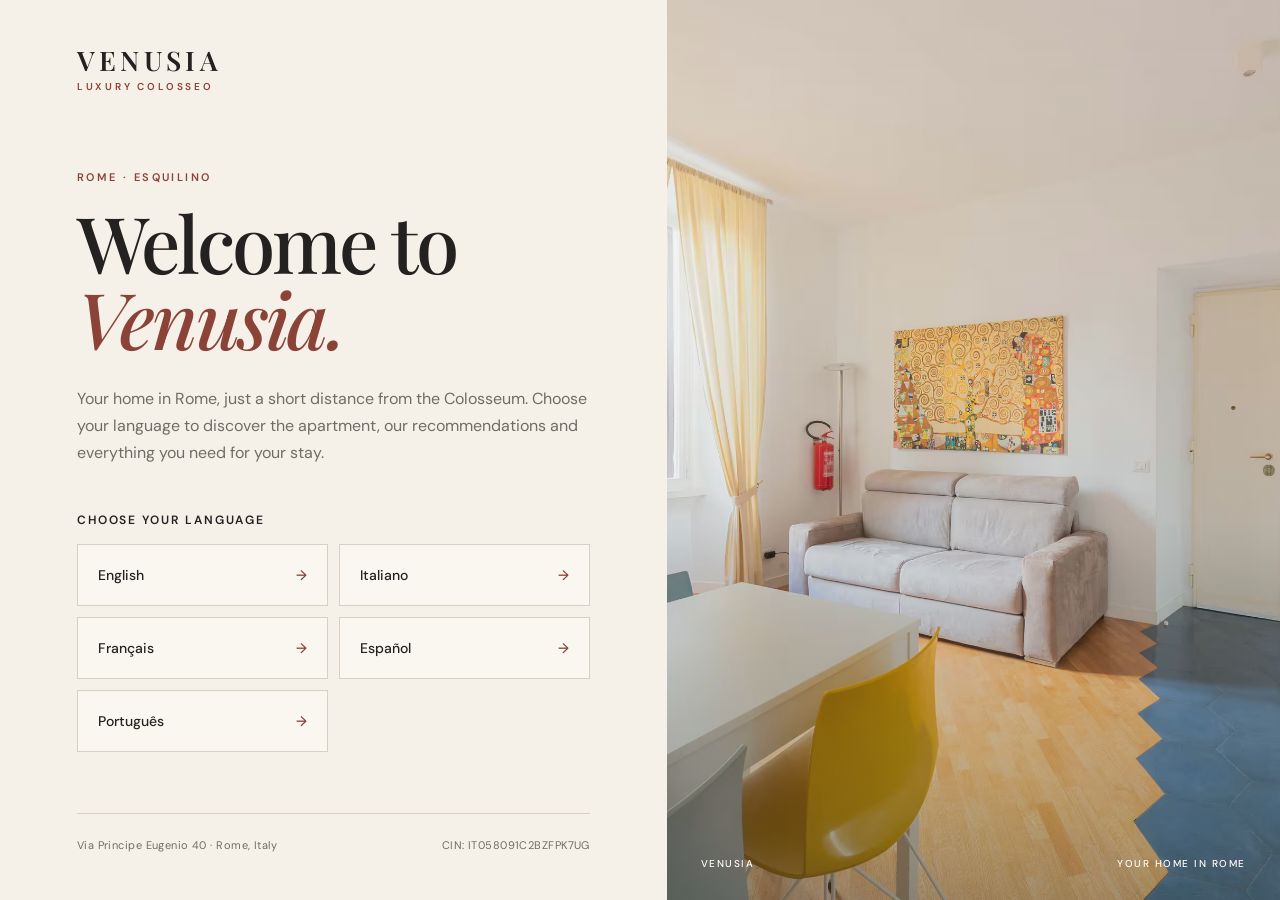
==== commit 671da174: "Fix multilingual homepage" ====
--- a/index.html
+++ b/index.html
@@ -11,3266 +11,599 @@
 
     <title>Venusia Luxury Colosseo | Rome</title>
 
+    <meta
+        name="description"
+        content="Welcome to Venusia Luxury Colosseo in Rome. Choose your language to discover the apartment and useful information for your stay."
+    >
+
     <!-- FAVICON -->
 
-<link
-    rel="icon"
-    type="image/svg+xml"
-    href="/assets/images/favicon.svg?v=2"
->
-
-<link
-    rel="shortcut icon"
-    href="/assets/images/favicon.svg?v=2"
->
-
-
-<!-- SOCIAL PREVIEW -->
-
-<meta
-    property="og:title"
-    content="Venusia Luxury Colosseo | Rome"
->
-
-<meta
-    property="og:description"
-    content="A welcoming apartment in central Rome for up to four guests, within easy reach of the Colosseum and Metro Line A."
->
-
-<meta
-    property="og:image"
-    content="https://venusia-luxury-colosseo.pages.dev/assets/images/venusia-social-preview.jpg?v=3"
->
-
-<meta
-    property="og:image:secure_url"
-    content="https://venusia-luxury-colosseo.pages.dev/assets/images/venusia-social-preview.jpg?v=3"
->
-
-<meta
-    property="og:image:type"
-    content="image/jpeg"
->
-
-<meta
-    property="og:image:alt"
-    content="Living room at Venusia Luxury Colosseo in Rome"
->
-
-<meta
-    property="og:locale"
-    content="en_US"
->
-
-<meta
-    property="og:url"
-    content="https://venusia-luxury-colosseo.pages.dev/"
->
-
-<meta
-    property="og:type"
-    content="website"
->
-
-<meta
-    property="og:site_name"
-    content="Venusia Luxury Colosseo"
->
-
-
-<!-- X / TWITTER / OTHER SOCIAL -->
-
-<meta
-    name="twitter:card"
-    content="summary_large_image"
->
-
-<meta
-    name="twitter:title"
-    content="Venusia Luxury Colosseo | Rome"
->
-
-<meta
-    name="twitter:description"
-    content="A welcoming apartment in central Rome for up to four guests, within easy reach of the Colosseum and Metro Line A."
->
-
-<meta
-    name="twitter:image"
-    content="https://venusia-luxury-colosseo.pages.dev/assets/images/venusia-social-preview.jpg?v=3"
->
-
-<!-- BROWSER COLOR -->
-
-<meta
-    name="theme-color"
-    content="#8b4338"
->
-
-    <meta
-    name="description"
-    content="Venusia Luxury Colosseo, a welcoming apartment in central Rome for up to four guests, close to the Colosseum and Metro Line A."
->
-
-    <link rel="preconnect" href="https://fonts.googleapis.com">
-    <link rel="preconnect" href="https://fonts.gstatic.com" crossorigin>
+    <link
+        rel="icon"
+        href="/favicon.ico?v=4"
+        type="image/x-icon"
+    >
+
+    <link
+        rel="apple-touch-icon"
+        sizes="180x180"
+        href="/apple-touch-icon.png?v=4"
+    >
+
+    <!-- SOCIAL PREVIEW -->
+
+    <meta
+        property="og:title"
+        content="Venusia Luxury Colosseo | Rome"
+    >
+
+    <meta
+        property="og:description"
+        content="A welcoming apartment in central Rome for up to four guests, within easy reach of the Colosseum and Metro Line A."
+    >
+
+    <meta
+        property="og:image"
+        content="https://venusia-luxury-colosseo.pages.dev/assets/images/venusia-social-preview.jpg?v=3"
+    >
+
+    <meta
+        property="og:image:secure_url"
+        content="https://venusia-luxury-colosseo.pages.dev/assets/images/venusia-social-preview.jpg?v=3"
+    >
+
+    <meta
+        property="og:image:type"
+        content="image/jpeg"
+    >
+
+    <meta
+        property="og:image:alt"
+        content="Living room at Venusia Luxury Colosseo in Rome"
+    >
+
+    <meta
+        property="og:url"
+        content="https://venusia-luxury-colosseo.pages.dev/"
+    >
+
+    <meta
+        property="og:type"
+        content="website"
+    >
+
+    <meta
+        property="og:site_name"
+        content="Venusia Luxury Colosseo"
+    >
+
+    <meta
+        name="twitter:card"
+        content="summary_large_image"
+    >
+
+    <meta
+        name="twitter:title"
+        content="Venusia Luxury Colosseo | Rome"
+    >
+
+    <meta
+        name="twitter:description"
+        content="A welcoming apartment in central Rome for up to four guests, within easy reach of the Colosseum and Metro Line A."
+    >
+
+    <meta
+        name="twitter:image"
+        content="https://venusia-luxury-colosseo.pages.dev/assets/images/venusia-social-preview.jpg?v=3"
+    >
+
+    <meta
+        name="theme-color"
+        content="#8b4338"
+    >
+
+    <!-- LANGUAGE ALTERNATES -->
+
+    <link
+        rel="alternate"
+        hreflang="en"
+        href="https://venusia-luxury-colosseo.pages.dev/en/"
+    >
+
+    <link
+        rel="alternate"
+        hreflang="it"
+        href="https://venusia-luxury-colosseo.pages.dev/it/"
+    >
+
+    <link
+        rel="alternate"
+        hreflang="fr"
+        href="https://venusia-luxury-colosseo.pages.dev/fr/"
+    >
+
+    <link
+        rel="alternate"
+        hreflang="es"
+        href="https://venusia-luxury-colosseo.pages.dev/es/"
+    >
+
+    <link
+        rel="alternate"
+        hreflang="pt"
+        href="https://venusia-luxury-colosseo.pages.dev/pt/"
+    >
+
+    <link
+        rel="alternate"
+        hreflang="x-default"
+        href="https://venusia-luxury-colosseo.pages.dev/"
+    >
+
+    <link
+        rel="preconnect"
+        href="https://fonts.googleapis.com"
+    >
+
+    <link
+        rel="preconnect"
+        href="https://fonts.gstatic.com"
+        crossorigin
+    >
 
     <link
         href="https://fonts.googleapis.com/css2?family=DM+Sans:wght@400;500;600&family=Playfair+Display:ital,wght@0,500;0,600;1,500&display=swap"
         rel="stylesheet"
     >
 
-    <link
-        rel="stylesheet"
-        href="css/style.css"
-    >
+    <style>
+        :root {
+            --cream: #f5f0e8;
+            --warm-white: #fffdf9;
+            --brick: #8b4338;
+            --terracotta: #c8795a;
+            --green: #24342d;
+            --text: #242220;
+            --muted: #716c65;
+            --border: #d9d0c4;
+        }
+
+        * {
+            box-sizing: border-box;
+            margin: 0;
+            padding: 0;
+        }
+
+        html {
+            min-height: 100%;
+            background: var(--cream);
+        }
+
+        body {
+            min-height: 100vh;
+            font-family: "DM Sans", sans-serif;
+            color: var(--text);
+            background: var(--cream);
+        }
+
+        a {
+            color: inherit;
+        }
+
+        .language-page {
+            min-height: 100vh;
+            display: grid;
+            grid-template-columns: minmax(0, 1fr) minmax(420px, 0.92fr);
+        }
+
+        .language-content {
+            min-height: 100vh;
+            display: flex;
+            flex-direction: column;
+            padding: 48px clamp(36px, 6vw, 96px);
+            position: relative;
+            z-index: 2;
+        }
+
+        .brand {
+            display: inline-flex;
+            flex-direction: column;
+            align-items: flex-start;
+            width: fit-content;
+            text-decoration: none;
+            font-family: "Playfair Display", serif;
+            font-size: clamp(25px, 2.1vw, 34px);
+            font-weight: 600;
+            letter-spacing: 0.16em;
+            line-height: 0.95;
+        }
+
+        .brand span {
+            margin-top: 8px;
+            font-family: "DM Sans", sans-serif;
+            font-size: 10px;
+            font-weight: 600;
+            letter-spacing: 0.28em;
+            color: var(--brick);
+        }
+
+        .language-main {
+            flex: 1;
+            display: flex;
+            flex-direction: column;
+            justify-content: center;
+            max-width: 700px;
+            padding: 72px 0 54px;
+        }
+
+        .eyebrow {
+            margin-bottom: 20px;
+            color: var(--brick);
+            font-size: 11px;
+            font-weight: 600;
+            letter-spacing: 0.22em;
+            text-transform: uppercase;
+        }
+
+        h1 {
+            max-width: 650px;
+            font-family: "Playfair Display", serif;
+            font-size: clamp(50px, 6.1vw, 90px);
+            font-weight: 500;
+            line-height: 0.98;
+            letter-spacing: -0.035em;
+        }
+
+        h1 em {
+            color: var(--brick);
+            font-weight: 500;
+        }
+
+        .intro {
+            max-width: 545px;
+            margin-top: 28px;
+            color: var(--muted);
+            font-size: 16px;
+            line-height: 1.7;
+        }
+
+        .language-label {
+            margin-top: 46px;
+            margin-bottom: 16px;
+            color: var(--text);
+            font-size: 12px;
+            font-weight: 600;
+            letter-spacing: 0.16em;
+            text-transform: uppercase;
+        }
+
+        .languages {
+            display: grid;
+            grid-template-columns: repeat(2, minmax(0, 1fr));
+            gap: 11px;
+            max-width: 570px;
+        }
+
+        .language-link {
+            min-height: 62px;
+            display: flex;
+            align-items: center;
+            justify-content: space-between;
+            padding: 0 20px;
+            border: 1px solid var(--border);
+            background: rgba(255, 253, 249, 0.58);
+            text-decoration: none;
+            font-size: 14px;
+            font-weight: 500;
+            transition:
+                transform 0.25s ease,
+                border-color 0.25s ease,
+                background 0.25s ease,
+                color 0.25s ease;
+        }
+
+        .language-link span:last-child {
+            color: var(--brick);
+            transition: transform 0.25s ease;
+        }
+
+        .language-link:hover,
+        .language-link:focus-visible {
+            border-color: var(--brick);
+            background: var(--warm-white);
+            transform: translateY(-2px);
+            outline: none;
+        }
+
+        .language-link:hover span:last-child,
+        .language-link:focus-visible span:last-child {
+            transform: translateX(3px);
+        }
+
+        .language-footer {
+            display: flex;
+            justify-content: space-between;
+            gap: 24px;
+            padding-top: 24px;
+            border-top: 1px solid var(--border);
+            color: var(--muted);
+            font-size: 11px;
+            letter-spacing: 0.04em;
+        }
+
+        .language-image {
+            position: relative;
+            min-height: 100vh;
+            overflow: hidden;
+            background: var(--green);
+        }
+
+        .language-image img {
+            width: 100%;
+            height: 100%;
+            min-height: 100vh;
+            display: block;
+            object-fit: cover;
+            object-position: center;
+        }
+
+        .language-image::after {
+            content: "";
+            position: absolute;
+            inset: 0;
+            background:
+                linear-gradient(
+                    180deg,
+                    rgba(36, 52, 45, 0.02) 0%,
+                    rgba(36, 52, 45, 0.08) 58%,
+                    rgba(36, 52, 45, 0.38) 100%
+                );
+            pointer-events: none;
+        }
+
+        .image-caption {
+            position: absolute;
+            left: 34px;
+            right: 34px;
+            bottom: 30px;
+            z-index: 2;
+            display: flex;
+            justify-content: space-between;
+            align-items: end;
+            gap: 20px;
+            color: var(--warm-white);
+            font-size: 10px;
+            font-weight: 500;
+            letter-spacing: 0.15em;
+            text-transform: uppercase;
+        }
+
+        .image-caption span:last-child {
+            text-align: right;
+        }
+
+        @media (max-width: 960px) {
+            .language-page {
+                grid-template-columns: 1fr;
+            }
+
+            .language-content {
+                min-height: auto;
+                padding: 34px 28px 38px;
+            }
+
+            .language-main {
+                padding: 64px 0 48px;
+            }
+
+            h1 {
+                font-size: clamp(48px, 10vw, 78px);
+            }
+
+            .language-image {
+                min-height: 56vh;
+            }
+
+            .language-image img {
+                min-height: 56vh;
+            }
+        }
+
+        @media (max-width: 600px) {
+            .language-content {
+                padding: 28px 20px 30px;
+            }
+
+            .brand {
+                font-size: 24px;
+            }
+
+            .language-main {
+                padding: 54px 0 42px;
+            }
+
+            h1 {
+                font-size: clamp(45px, 14vw, 64px);
+            }
+
+            .intro {
+                margin-top: 22px;
+                font-size: 15px;
+            }
+
+            .language-label {
+                margin-top: 36px;
+            }
+
+            .languages {
+                grid-template-columns: 1fr;
+            }
+
+            .language-link {
+                min-height: 58px;
+            }
+
+            .language-footer {
+                flex-direction: column;
+                gap: 7px;
+            }
+
+            .language-image {
+                min-height: 48vh;
+            }
+
+            .language-image img {
+                min-height: 48vh;
+            }
+
+            .image-caption {
+                left: 20px;
+                right: 20px;
+                bottom: 18px;
+            }
+        }
+
+        @media (prefers-reduced-motion: reduce) {
+            *,
+            *::before,
+            *::after {
+                scroll-behavior: auto !important;
+                transition: none !important;
+            }
+        }
+    </style>
 </head>
 
 <body>
 
-    <!-- HEADER -->
-
-    <header class="site-header">
-
-        <a
-            href="#top"
-            class="logo"
-        >
-            VENUSIA
-<span class="brand-subtitle">LUXURY COLOSSEO</span>
-        </a>
-
-       <nav class="desktop-nav">
-    <a href="#casa">The apartment</a>
-    <a href="#servizi">Amenities</a>
-    <a href="#around-venusia">Around</a>
-    <a href="#getting-here">Getting here</a>
-    <a href="#during-stay">Your stay</a>
-    <a href="#explore-rome">Explore Rome</a>
-    <a href="#contatti">Contact</a>
-       </nav>
-        <button
-            class="menu-button"
-            id="menu-button"
-            aria-label="Apri menu"
-        >
-            <span></span>
-            <span></span>
-        </button>
-
-    </header>
-
-
-    <!-- MENU MOBILE -->
-
-    <div
-        class="mobile-menu"
-        id="mobile-menu"
-    >
-
-       <nav>
-    <a href="#casa">The apartment</a>
-    <a href="#servizi">Amenities</a>
-    <a href="#around-venusia">Around Venusia</a>
-    <a href="#getting-here">Getting to Venusia</a>
-    <a href="#during-stay">During your stay</a>
-    <a href="#explore-rome">Explore Rome</a>
-    <a href="#recensioni">Reviews</a>
-    <a href="#contatti">Contact</a>
-       </nav>
-
-    </div>
-
-
-    <main id="top">
-
-
-        <!-- HERO -->
-
-        <section class="hero">
-
-            <div class="hero-decoration hero-decoration-one"></div>
-            <div class="hero-decoration hero-decoration-two"></div>
-
-            <div class="hero-content">
+    <main class="language-page">
+
+        <section class="language-content">
+
+            <a
+                href="/"
+                class="brand"
+                aria-label="Venusia Luxury Colosseo"
+            >
+                VENUSIA
+                <span>LUXURY COLOSSEO</span>
+            </a>
+
+
+            <div class="language-main">
 
                 <p class="eyebrow">
-                      ROME · ESQUILINO
+                    ROME · ESQUILINO
                 </p>
 
-                 <h1>
-                   Your home in Rome,<br>
-                   <em>all to yourself.</em>
+                <h1>
+                    Welcome to<br>
+                    <em>Venusia.</em>
                 </h1>
 
-                <p class="hero-description">
-    A comfortable stay in Rome, designed for up to four guests.
-    Discover Venusia and everything you need for your time in the city.
-</p>
-
-                <a
-                    href="#casa"
-                    class="text-link"
+                <p class="intro">
+                    Your home in Rome, just a short distance from the Colosseum.
+                    Choose your language to discover the apartment, our recommendations
+                    and everything you need for your stay.
+                </p>
+
+                <p class="language-label">
+                    Choose your language
+                </p>
+
+                <nav
+                    class="languages"
+                    aria-label="Language selection"
                 >
-                    Discover Venusia
-                    <span>↓</span>
-                </a>
+
+                    <a
+                        class="language-link"
+                        href="/en/"
+                        lang="en"
+                    >
+                        <span>English</span>
+                        <span>→</span>
+                    </a>
+
+                    <a
+                        class="language-link"
+                        href="/it/"
+                        lang="it"
+                    >
+                        <span>Italiano</span>
+                        <span>→</span>
+                    </a>
+
+                    <a
+                        class="language-link"
+                        href="/fr/"
+                        lang="fr"
+                    >
+                        <span>Français</span>
+                        <span>→</span>
+                    </a>
+
+                    <a
+                        class="language-link"
+                        href="/es/"
+                        lang="es"
+                    >
+                        <span>Español</span>
+                        <span>→</span>
+                    </a>
+
+                    <a
+                        class="language-link"
+                        href="/pt/"
+                        lang="pt"
+                    >
+                        <span>Português</span>
+                        <span>→</span>
+                    </a>
+
+                </nav>
 
             </div>
 
 
-            <div class="hero-image">
-
-    <img
-        src="assets/images/venusia-hero-bedroom.jpg.avif"
-        alt="Bedroom at Venusia apartment in Rome"
-    >
-
-           </div>     
+            <footer class="language-footer">
+
+                <span>
+                    Via Principe Eugenio 40 · Rome, Italy
+                </span>
+
+                <span>
+                    CIN: IT058091C2BZFPK7UG
+                </span>
+
+            </footer>
 
         </section>
 
 
-        <!-- DATI RAPIDI -->
-
-        <section class="facts">
-
-    <div>
-        <strong>4</strong>
-        <span>guests</span>
-    </div>
-
-    <div>
-        <strong>1</strong>
-        <span>bedroom</span>
-    </div>
-
-    <div>
-        <strong>2</strong>
-        <span>beds</span>
-    </div>
-
-    <div>
-        <strong>1</strong>
-        <span>bathroom</span>
-    </div>
-
-</section>
-
-
-        <!-- LA CASA -->
-
-        <section
-            class="section intro-section"
-            id="casa"
-        >
-
-            <div class="section-number">
-                01
-            </div>
-
-            <div class="section-heading">
-
-                <p class="eyebrow">
+        <figure class="language-image">
+
+            <img
+                src="/assets/images/venusia-living-room.jpg.avif"
+                alt="Living room at Venusia Luxury Colosseo in Rome"
+            >
+
+            <figcaption class="image-caption">
+
+                <span>
                     VENUSIA
-                </p>
-
-                <h2>
-    Feel at home,<br>
-    <em>while in Rome.</em>
-</h2>
-
-            </div>
-
-            <div class="intro-text">
-
-    <p>
-        Venusia Luxury Colosseo is a welcoming apartment
-        in central Rome, carefully furnished with modern
-        comforts and attention to detail throughout every room.
-    </p>
-
-    <p>
-        Located on the fourth floor of an early 20th-century
-        building with elevator, the apartment accommodates
-        up to four guests with a double bed in the bedroom
-        and a comfortable sofa bed in the living area.
-    </p>
-
-    <p>
-        Guests have the entire apartment to themselves,
-        with a fully equipped kitchen, air conditioning,
-        Wi-Fi and everything needed for a comfortable
-        and independent stay in Rome.
-    </p>
-
-    <p>
-        Piazza Vittorio Emanuele II, Metro Line A
-        and the Colosseum are all within easy reach,
-        making Venusia an ideal base for exploring the city.
-    </p>
-
-</div>
-
-            
-        </section>
-
-
-        <!-- GALLERIA -->
-
-        <section class="gallery-section">
-
-    <div class="gallery-main">
-
-        <img
-            src="assets/images/venusia-living-room.jpg.avif"
-            alt="Living room and kitchen at Venusia apartment in Rome"
-        >
-
-    </div>
-
-
-    <div class="gallery-small">
-
-        <img
-            src="assets/images/venusia-bedroom-wide.jpg.avif"
-            alt="Bedroom at Venusia apartment in Rome"
-        >
-
-    </div>
-
-
-    <div class="gallery-small">
-
-        <img
-            src="assets/images/venusia-bathroom.jpg.avif"
-            alt="Bathroom and oversized shower at Venusia apartment in Rome"
-        >
-
-    </div>
-
-</section>
-
-
-        <!-- PERCHÉ VENUSIA -->
-
-        <section class="section advantages-section">
-
-            <div class="section-number">
-                02
-            </div>
-
-            <div class="section-heading">
-
-               <p class="eyebrow">
-    WHY VENUSIA
-</p>
-
-                <h2>
-    Everything you need<br>
-    to enjoy <em>your stay.</em>
-</h2>
-
-            </div>
-
-
-            <div class="advantages-grid">
-
-                <article class="advantage">
-
-                    <span>01</span>
-
-                   <h3>Location</h3>
-
-<p>
-    A convenient base for exploring Rome and moving around the city.
-</p>
-                </article>
-
-
-                <article class="advantage">
-
-                    <span>02</span>
-
-                    <h3>Comfort</h3>
-
-<p>
-    A welcoming space with the essentials for a comfortable stay.
-</p>
-
-                </article>
-
-
-                <article class="advantage">
-
-                    <span>03</span>
-
-                    <h3>Space</h3>
-
-<p>
-    An entire apartment for up to four guests, with room to feel at home.
-</p>
-
-                </article>
-
-
-                <article class="advantage">
-
-                    <span>04</span>
-
-                    <h3>Rome</h3>
-
-<p>
-    Stay connected to the city while enjoying your own space and independence.
-</p>
-
-                </article>
-
-            </div>
-
-        </section>
-
-
-       <!-- AMENITIES -->
-
-<section
-    class="section services-section"
-    id="servizi"
->
-
-    <div class="section-number">
-        03
-    </div>
-
-
-    <div class="section-heading">
-
-        <p class="eyebrow">
-            AMENITIES
-        </p>
-
-        <h2>
-            Everything you need<br>
-            to feel <em>at home.</em>
-        </h2>
-
-        <p class="amenities-intro">
-            Venusia is fully equipped for a comfortable stay,
-            whether you are visiting Rome for a few days
-            or staying a little longer.
-        </p>
-
-    </div>
-
-
-    <div class="amenities-list">
-
-
-        <!-- COMFORT -->
-
-        <details class="amenity-group">
-
-            <summary>
-
-                <div>
-
-                    <span class="amenity-number">
-                        01
-                    </span>
-
-                    <div>
-
-                        <span class="amenity-small-title">
-                            EVERYDAY COMFORT
-                        </span>
-
-                        <h3>
-                            Comfort &amp; essentials
-                        </h3>
-
-                    </div>
-
-                </div>
-
-                <span class="amenity-plus"></span>
-
-            </summary>
-
-
-            <div class="amenity-content">
-
-                <div>Wi-Fi</div>
-                <div>Air conditioning</div>
-                <div>Heating</div>
-                <div>32-inch Smart TV</div>
-                <div>Dedicated workspace</div>
-                <div>Safe</div>
-                <div>Elevator</div>
-                <div>Continuous hot water</div>
-
-            </div>
-
-        </details>
-
-
-        <!-- KITCHEN -->
-
-        <details class="amenity-group">
-
-            <summary>
-
-                <div>
-
-                    <span class="amenity-number">
-                        02
-                    </span>
-
-                    <div>
-
-                        <span class="amenity-small-title">
-                            COOK &amp; ENJOY
-                        </span>
-
-                        <h3>
-                            Kitchen &amp; dining
-                        </h3>
-
-                    </div>
-
-                </div>
-
-                <span class="amenity-plus"></span>
-
-            </summary>
-
-
-            <div class="amenity-content">
-
-                <div>Fully equipped kitchen</div>
-                <div>Fridge &amp; freezer</div>
-                <div>Microwave</div>
-                <div>Dishwasher</div>
-                <div>Stovetop</div>
-                <div>Nespresso coffee machine</div>
-                <div>Kettle</div>
-                <div>Toaster</div>
-                <div>Pots &amp; pans</div>
-                <div>Oil, salt &amp; pepper</div>
-                <div>Dishes &amp; cutlery</div>
-                <div>Dining table</div>
-
-            </div>
-
-        </details>
-
-
-        <!-- BEDROOM -->
-
-        <details class="amenity-group">
-
-            <summary>
-
-                <div>
-
-                    <span class="amenity-number">
-                        03
-                    </span>
-
-                    <div>
-
-                        <span class="amenity-small-title">
-                            REST &amp; RELAX
-                        </span>
-
-                        <h3>
-                            Bedroom &amp; laundry
-                        </h3>
-
-                    </div>
-
-                </div>
-
-                <span class="amenity-plus"></span>
-
-            </summary>
-
-
-            <div class="amenity-content">
-
-                <div>Bed linen</div>
-                <div>Towels</div>
-                <div>Extra pillows &amp; blankets</div>
-                <div>Wardrobe &amp; drawers</div>
-                <div>Hangers</div>
-                <div>Washing machine</div>
-                <div>Iron</div>
-
-            </div>
-
-        </details>
-
-
-        <!-- BATHROOM -->
-
-        <details class="amenity-group">
-
-            <summary>
-
-                <div>
-
-                    <span class="amenity-number">
-                        04
-                    </span>
-
-                    <div>
-
-                        <span class="amenity-small-title">
-                            FRESHEN UP
-                        </span>
-
-                        <h3>
-                            Bathroom
-                        </h3>
-
-                    </div>
-
-                </div>
-
-                <span class="amenity-plus"></span>
-
-            </summary>
-
-
-            <div class="amenity-content">
-
-                <div>Oversized shower</div>
-                <div>Hairdryer</div>
-                <div>Shampoo</div>
-                <div>Body soap</div>
-                <div>Shower gel</div>
-                <div>Toilet paper</div>
-                <div>Cleaning products</div>
-
-            </div>
-
-        </details>
-
-
-        <!-- FAMILY -->
-
-        <details class="amenity-group">
-
-            <summary>
-
-                <div>
-
-                    <span class="amenity-number">
-                        05
-                    </span>
-
-                    <div>
-
-                        <span class="amenity-small-title">
-                            FOR LITTLE GUESTS
-                        </span>
-
-                        <h3>
-                            Travelling with children
-                        </h3>
-
-                    </div>
-
-                </div>
-
-                <span class="amenity-plus"></span>
-
-            </summary>
-
-
-            <div class="amenity-content">
-
-                <div>Cot available on request</div>
-                <div>Travel cot available on request</div>
-                <div>High chair</div>
-                <div>Bed linen provided</div>
-
-            </div>
-
-        </details>
-
-
-        <!-- SAFETY -->
-
-        <details class="amenity-group">
-
-            <summary>
-
-                <div>
-
-                    <span class="amenity-number">
-                        06
-                    </span>
-
-                    <div>
-
-                        <span class="amenity-small-title">
-                            PEACE OF MIND
-                        </span>
-
-                        <h3>
-                            Safety &amp; access
-                        </h3>
-
-                    </div>
-
-                </div>
-
-                <span class="amenity-plus"></span>
-
-            </summary>
-
-
-            <div class="amenity-content">
-
-                <div>Carbon monoxide detector</div>
-                <div>Fire extinguisher</div>
-                <div>First aid kit</div>
-                <div>Self check-in</div>
-                <div>Smart lock</div>
-                <div>Elevator</div>
-                <div>Paid parking nearby</div>
-
-            </div>
-
-        </details>
-
-    </div>
-
-</section>
-
-
-        <!-- QUARTIERE -->
-
-        <section
-            class="neighbourhood-section"
-            id="quartiere"
-        >
-
-            <div class="neighbourhood-image">
-
-    <img
-        src="assets/images/venusia-neighborhood.jpg"
-        alt="The neighbourhood around Venusia Luxury Colosseo in Rome"
-    >
-
-</div>
-
-
-            <div class="neighbourhood-content">
-
-               <p class="eyebrow">
-    ROME OUTSIDE YOUR DOOR
-</p>
-
-<h2>
-    A neighbourhood<br>
-    to <em>discover.</em>
-</h2>
-
-<p>
-    Venusia is located near Piazza Vittorio Emanuele II,
-    in a lively and well-connected area of central Rome.
-    Metro Line A is only a short walk away, while buses
-    stop close to the building.
-</p>
-
-<p>
-    From here, Termini Station, the historic centre
-    and many of Rome's most famous landmarks are
-    easy to reach.
-</p>
-
-            </div>
-
-        </section>
-
-
- <!-- AROUND VENUSIA -->
-
-<section
-    class="section around-section"
-    id="around-venusia"
->
-
-    <div class="section-number">
-        04
-    </div>
-
-
-    <div class="section-heading around-heading">
-
-        <p class="eyebrow">
-            OUR RECOMMENDATIONS
-        </p>
-
-        <h2>
-            A few places<br>
-            <em>we really love.</em>
-        </h2>
-
-        <p class="around-intro">
-            Our personal recommendations for enjoying Rome,
-            from breakfast and gelato near Venusia to Roman cuisine,
-            pizza and favourite stops around the city's main sights.
-        </p>
-
-    </div>
-
-
-    <div class="around-grid">
-
-
-        <!-- IL CASTORO -->
-
-        <a
-            class="around-card"
-            href="https://www.google.com/maps/search/?api=1&query=Il+Castoro+Supermercati+Via+Principe+Eugenio+109+Roma"
-            target="_blank"
-            rel="noopener noreferrer"
-        >
-
-            <span class="around-card-type">
-                NEAR VENUSIA · GROCERIES
-            </span>
-
-            <h3>
-                Il Castoro
-            </h3>
-
-            <p>
-                Our go-to supermarket for groceries
-                and everyday essentials. It is located
-                on the same street as Venusia, about
-                100 metres away on foot.
-            </p>
-
-            <span class="around-address">
-                Via Principe Eugenio 109
-            </span>
-
-            <span class="around-link">
-                View on Maps ↗
-            </span>
-
-        </a>
-
-
-        <!-- REGOLI -->
-
-        <a
-            class="around-card"
-            href="https://www.google.com/maps/search/?api=1&query=Regoli+Pasticceria+Via+dello+Statuto+60+Roma"
-            target="_blank"
-            rel="noopener noreferrer"
-        >
-
-            <span class="around-card-type">
-                NEAR VENUSIA · PASTRY &amp; COFFEE
-            </span>
-
-            <h3>
-                Regoli Pasticceria
-            </h3>
-
-            <p>
-                A true Roman institution for pastries,
-                with an adjoining café. A wonderful choice
-                for breakfast or a sweet break.
-            </p>
-
-            <span class="around-address">
-                Via dello Statuto 60
-            </span>
-
-            <span class="around-link">
-                View on Maps ↗
-            </span>
-
-        </a>
-
-
-        <!-- FASSI -->
-
-        <a
-            <a
-            class="around-card"
-            href="https://www.google.com/maps/search/?api=1&query=Palazzo+del+Freddo+Fassi+Via+Principe+Eugenio+65+Roma"
-            target="_blank"
-            rel="noopener noreferrer"
-        >
-
-            <span class="around-card-type">
-                NEAR VENUSIA · A ROMAN CLASSIC
-            </span>
-
-            <h3>
-                Palazzo del Freddo Fassi
-            </h3>
-
-            <p>
-                One of Rome's historic gelaterias,
-                serving artisan gelato since 1880
-                and located on the same street as Venusia.
-            </p>
-
-            <span class="around-address">
-                Via Principe Eugenio 65/67
-            </span>
-
-            <span class="around-link">
-                View on Maps ↗
-            </span>
-
-        </a>
-
-
-        <!-- PANELLA -->
-
-        <a
-            class="around-card"
-            href="https://www.google.com/maps/search/?api=1&query=Panella+Via+Merulana+54+Roma"
-            target="_blank"
-            rel="noopener noreferrer"
-        >
-
-            <span class="around-card-type">
-                NEAR VENUSIA · BREAKFAST
-            </span>
-
-            <h3>
-                Panella
-            </h3>
-
-            <p>
-                One of our favourite places for breakfast.
-                Bakery, pastries and coffee in the heart
-                of the Esquilino neighbourhood.
-            </p>
-
-            <span class="around-address">
-                Via Merulana 54
-            </span>
-
-            <span class="around-link">
-                View on Maps ↗
-            </span>
-
-        </a>
-
-
-        <!-- LA SOL FA -->
-
-        <a
-            class="around-card"
-            href="https://www.google.com/maps/search/?api=1&query=Osteria+La+Sol+Fa+Via+Germano+Sommeiller+19+Roma"
-            target="_blank"
-            rel="noopener noreferrer"
-        >
-
-            <span class="around-card-type">
-                NEAR VENUSIA · ROMAN CUISINE
-            </span>
-
-            <h3>
-                Osteria La Sol Fa
-            </h3>
-
-            <p>
-                An excellent nearby choice for
-                traditional Roman cuisine and
-                some of the city's classic dishes.
-            </p>
-
-            <span class="around-address">
-                Via Germano Sommeiller 19
-            </span>
-
-            <span class="around-link">
-                View on Maps ↗
-            </span>
-
-        </a>
-
-
-        <!-- NUOVO CANESTRO -->
-
-        <a
-            class="around-card"
-            href="https://www.google.com/maps/search/?api=1&query=Ristorante+Nuovo+Canestro+Via+Cairoli+62+Roma"
-            target="_blank"
-            rel="noopener noreferrer"
-        >
-
-            <span class="around-card-type">
-                NEAR VENUSIA · PIZZA &amp; DINNER
-            </span>
-
-            <h3>
-                Nuovo Canestro
-            </h3>
-
-            <p>
-                Practically on Venusia's doorstep.
-                A convenient choice for good pizza,
-                Roman dishes and an easy dinner nearby.
-            </p>
-
-            <span class="around-address">
-                Via Cairoli 62
-            </span>
-
-            <span class="around-link">
-                View on Maps ↗
-            </span>
-
-        </a>
-
-
-        <!-- HANG ZHOU -->
-
-        <a
-            class="around-card"
-            href="https://www.google.com/maps/search/?api=1&query=Hang+Zhou+da+Sonia+Via+Principe+Eugenio+82+Roma"
-            target="_blank"
-            rel="noopener noreferrer"
-        >
-
-            <span class="around-card-type">
-                NEAR VENUSIA · CHINESE CUISINE
-            </span>
-
-            <h3>
-                Hang Zhou da Sonia
-            </h3>
-
-            <p>
-                One of our favourite choices for Chinese food,
-                located on Via Principe Eugenio,
-                just opposite the Fassi area.
-            </p>
-
-            <span class="around-address">
-                Via Principe Eugenio 82
-            </span>
-
-            <span class="around-link">
-                View on Maps ↗
-            </span>
-
-        </a>
-
-
-        <!-- LI RIONI -->
-
-        <a
-            class="around-card"
-            href="https://www.google.com/maps/search/?api=1&query=Li+Rioni+a+Santiquattro+Via+dei+Santi+Quattro+24+Roma"
-            target="_blank"
-            rel="noopener noreferrer"
-        >
-
-            <span class="around-card-type">
-                NEAR THE COLOSSEUM · PIZZA
-            </span>
-
-            <h3>
-                Li Rioni a Santiquattro
-            </h3>
-
-            <p>
-                A great choice for pizza close to
-                the Colosseum, perfect after exploring
-                the archaeological area.
-            </p>
-
-            <span class="around-address">
-                Via dei Santi Quattro 24
-            </span>
-
-            <span class="around-link">
-                View on Maps ↗
-            </span>
-
-        </a>
-
-
-        <!-- HOSTARIA DA NERONE -->
-
-        <a
-            class="around-card"
-            href="https://www.google.com/maps/search/?api=1&query=Hostaria+da+Nerone+Via+delle+Terme+di+Tito+96+Roma"
-            target="_blank"
-            rel="noopener noreferrer"
-        >
-
-            <span class="around-card-type">
-                NEAR THE COLOSSEUM · LUNCH
-            </span>
-
-            <h3>
-                Hostaria da Nerone
-            </h3>
-
-            <p>
-                A favourite lunch stop close to the Colosseum.
-                Antonio serves an excellent carbonara
-                and traditional Roman dishes.
-            </p>
-
-            <span class="around-address">
-                Via delle Terme di Tito 96
-            </span>
-
-            <span class="around-link">
-                View on Maps ↗
-            </span>
-
-        </a>
-
-
-        <!-- DINO E TONY -->
-
-        <a
-            class="around-card"
-            href="https://www.google.com/maps/search/?api=1&query=Hostaria+Dino+e+Tony+Via+Leone+IV+60+Roma"
-            target="_blank"
-            rel="noopener noreferrer"
-        >
-
-            <span class="around-card-type">
-                NEAR THE VATICAN · ROMAN CUISINE
-            </span>
-
-            <h3>
-                Hostaria Dino e Tony
-            </h3>
-
-            <p>
-                One of our favourites near the Vatican
-                for typical Roman food, a lively atmosphere
-                and warm, friendly service.
-            </p>
-
-            <span class="around-address">
-                Via Leone IV 60
-            </span>
-
-            <span class="around-link">
-                View on Maps ↗
-            </span>
-
-        </a>
-
-
-        <!-- CAMPO DE' FIORI -->
-
-        <a
-            class="around-card"
-            href="https://www.google.com/maps/search/?api=1&query=Campo+de+Fiori+Roma"
-            target="_blank"
-            rel="noopener noreferrer"
-        >
-
-            <span class="around-card-type">
-                HISTORIC CENTRE · MARKET
-            </span>
-
-            <h3>
-                Campo de' Fiori
-            </h3>
-
-            <p>
-                One of Rome's most famous historic squares
-                and a classic stop while exploring
-                the heart of the city.
-            </p>
-
-            <span class="around-address">
-                Campo de' Fiori
-            </span>
-
-            <span class="around-link">
-                View on Maps ↗
-            </span>
-
-        </a>
-
-
-        <!-- DA BAFFETTO -->
-
-        <a
-            class="around-card"
-            href="https://www.google.com/maps/search/?api=1&query=Pizzeria+Da+Baffetto+Via+del+Governo+Vecchio+114+Roma"
-            target="_blank"
-            rel="noopener noreferrer"
-        >
-
-            <span class="around-card-type">
-                HISTORIC CENTRE · ROMAN PIZZA
-            </span>
-
-            <h3>
-                Pizzeria Da Baffetto
-            </h3>
-
-            <p>
-                A historic Roman pizzeria that we love,
-                known for its thin Roman-style pizza
-                in the heart of the historic centre.
-            </p>
-
-            <span class="around-address">
-                Via del Governo Vecchio 114
-            </span>
-
-            <span class="around-link">
-                View on Maps ↗
-            </span>
-
-        </a>
-
-
-    </div>
-
-</section>
-
-        <!-- GETTING TO VENUSIA -->
-
-<section
-    class="section travel-section"
-    id="getting-here"
->
-
-    <div class="section-number">
-        05
-    </div>
-
-
-    <div class="section-heading travel-heading">
-
-        <p class="eyebrow">
-            GETTING HERE
-        </p>
-
-        <h2>
-            Getting to<br>
-            <em>Venusia.</em>
-        </h2>
-
-        <p class="travel-intro">
-            Venusia is located at Via Principe Eugenio 40,
-            in central Rome. Here you can find the easiest
-            ways to reach us from the airports, Roma Termini
-            Station or by car.
-        </p>
-
-    </div>
-
-
-    <div class="travel-list">
-
-
-        <!-- FIUMICINO -->
-
-        <details class="travel-card">
-
-            <summary>
-
-                <div class="travel-summary-left">
-
-                    <span class="travel-code">
-                        FCO
-                    </span>
-
-                    <div>
-                        <span class="travel-small-title">
-                            AIRPORT
-                        </span>
-
-                        <h3>
-                            From Fiumicino Airport
-                        </h3>
-                    </div>
-
-                </div>
-
-                <span class="travel-plus"></span>
-
-            </summary>
-
-
-            <div class="travel-content">
-
-                <p class="travel-lead">
-                    There are three main ways to reach
-                    Venusia from Rome Fiumicino Airport.
-                </p>
-
-
-                <div class="travel-options">
-
-                    <article>
-
-                        <span class="option-number">
-                            01
-                        </span>
-
-                        <h4>
-                            Leonardo Express
-                        </h4>
-
-                        <p>
-                            The direct train connects Fiumicino
-                            Airport with Roma Termini Station.
-                        </p>
-
-                        <strong>
-                            Approx. €14 per person
-                        </strong>
-
-                    </article>
-
-
-                    <article>
-
-                        <span class="option-number">
-                            02
-                        </span>
-
-                        <h4>
-                            Taxi
-                        </h4>
-
-                        <p>
-                            A taxi can take you directly from
-                            the airport to Venusia.
-                        </p>
-
-                        <strong>
-                            Approx. €55
-                        </strong>
-
-                    </article>
-
-
-                    <article>
-
-                        <span class="option-number">
-                            03
-                        </span>
-
-                        <h4>
-                            Shuttle bus
-                        </h4>
-
-                        <p>
-                            A cheaper option to reach Roma Termini,
-                            although the journey usually takes longer.
-                        </p>
-
-                        <strong>
-                            Approx. €6 per person
-                        </strong>
-
-                    </article>
-
-                </div>
-
-
-                <div class="travel-note">
-
-                    <p>
-                        If you choose the train or shuttle bus,
-                        you will arrive at Roma Termini Station.
-                        From there, Venusia can be reached on foot,
-                        by bus or by Metro.
-                    </p>
-
-                    <a href="#termini">
-                        See directions from Termini ↓
-                    </a>
-
-                </div>
-
-            </div>
-
-        </details>
-
-
-        <!-- CIAMPINO -->
-
-        <details class="travel-card">
-
-            <summary>
-
-                <div class="travel-summary-left">
-
-                    <span class="travel-code">
-                        CIA
-                    </span>
-
-                    <div>
-                        <span class="travel-small-title">
-                            AIRPORT
-                        </span>
-
-                        <h3>
-                            From Ciampino Airport
-                        </h3>
-                    </div>
-
-                </div>
-
-                <span class="travel-plus"></span>
-
-            </summary>
-
-
-            <div class="travel-content">
-
-                <p class="travel-lead">
-                    The journey from Ciampino Airport to Venusia
-                    usually takes around one hour.
-                </p>
-
-                <p>
-                    One of the easiest options is to take a shuttle
-                    bus from Ciampino Airport to Roma Termini Station
-                    and continue to Venusia from there.
-                </p>
-
-
-                <a
-                    class="travel-button"
-                    href="https://www.sitbusshuttle.com/"
-                    target="_blank"
-                    rel="noopener noreferrer"
-                >
-                    Check shuttle bus
-                    <span>↗</span>
-                </a>
-
-
-                <div class="travel-note">
-
-                    <p>
-                        Once you arrive at Roma Termini,
-                        follow the directions in the section below.
-                    </p>
-
-                    <a href="#termini">
-                        See directions from Termini ↓
-                    </a>
-
-                </div>
-
-            </div>
-
-        </details>
-
-
-        <!-- TERMINI -->
-
-        <details
-            class="travel-card"
-            id="termini"
-        >
-
-            <summary>
-
-                <div class="travel-summary-left">
-
-                    <span class="travel-code">
-                        RM
-                    </span>
-
-                    <div>
-                        <span class="travel-small-title">
-                            TRAIN STATION
-                        </span>
-
-                        <h3>
-                            From Roma Termini
-                        </h3>
-                    </div>
-
-                </div>
-
-                <span class="travel-plus"></span>
-
-            </summary>
-
-
-            <div class="travel-content">
-
-                <p class="travel-lead">
-                    Venusia is close to Roma Termini Station
-                    and can be reached in three different ways.
-                </p>
-
-
-                <div class="termini-options">
-
-
-                    <article class="termini-option">
-
-                        <span class="option-number">
-                            01
-                        </span>
-
-                        <div>
-
-                            <h4>
-                                On foot
-                            </h4>
-
-                            <p>
-                                Venusia is approximately a
-                                10-minute walk from Roma Termini.
-                            </p>
-
-                        </div>
-
-                    </article>
-
-
-                    <article class="termini-option">
-
-                        <span class="option-number">
-                            02
-                        </span>
-
-                        <div>
-
-                            <h4>
-                                Bus 649
-                            </h4>
-
-                            <p>
-                                The 649 bus stop is located in
-                                Piazza dei Cinquecento, just outside
-                                Termini Station, near number 58.
-                            </p>
-
-                            <p>
-                                Get off at the
-                                <strong>Conte Verde</strong> stop.
-                                Via Principe Eugenio runs parallel
-                                to the stop and is just across
-                                the street.
-                            </p>
-
-                        </div>
-
-                    </article>
-
-
-                    <article class="termini-option">
-
-                        <span class="option-number">
-                            03
-                        </span>
-
-                        <div>
-
-                            <h4>
-                                Metro Line A
-                            </h4>
-
-                            <p>
-                                From Termini, take Metro Line A
-                                towards <strong>Anagnina</strong>
-                                for one stop and get off at
-                                <strong>Vittorio Emanuele</strong>.
-                            </p>
-
-                            <p>
-                                Take the exit towards
-                                <strong>Piazza Dante</strong>.
-                                When you reach street level near
-                                Gatsby Café, turn left and walk
-                                along the portico.
-                            </p>
-
-                            <p>
-                                At the end of the columns,
-                                turn right into Via Principe Eugenio.
-                                Venusia is located at number 40.
-                            </p>
-
-                        </div>
-
-                    </article>
-
-
-                </div>
-
-
-                <div class="address-box">
-
-                    <span>
-                        VENUSIA
-                    </span>
-
-                    <strong>
-                        Via Principe Eugenio 40
-                    </strong>
-
-                    <p>
-                        Rome, Italy
-                    </p>
-
-                </div>
-
-
-                <p class="security-note">
-                    Detailed access and self check-in instructions
-                    will be sent privately before your arrival.
-                </p>
-
-            </div>
-
-        </details>
-
-
-<!-- BY CAR -->
-
-<details class="travel-card">
-
-    <summary>
-
-        <div class="travel-summary-left">
-
-            <span class="travel-code">
-                CAR
-            </span>
-
-            <div>
-
-                <span class="travel-small-title">
-                    DRIVING
                 </span>
 
-                <h3>
-                    By car
-                </h3>
-
-            </div>
-
-        </div>
-
-        <span class="travel-plus"></span>
-
-    </summary>
-
-
-    <div class="travel-content">
-
-        <p class="travel-lead">
-            If you are arriving by car, several parking
-            options are available around Venusia.
-        </p>
-
-        <div class="travel-note">
-
-    <p>
-        Venusia does not have a private or reserved
-        parking space. Street parking and private
-        garages are available in the surrounding area.
-    </p>
-
-</div>
-
-
-        <div class="parking-grid">
-
-            <article>
-
-                <span class="option-number">
-                    01
+                <span>
+                    YOUR HOME IN ROME
                 </span>
 
-                <h4>
-                    Street parking
-                </h4>
-
-                <p>
-                    Blue-line parking spaces are available
-                    in the surrounding streets and are
-                    subject to a fee.
-                </p>
-
-                <strong>
-                    Approx. €8 per day
-                </strong>
-
-            </article>
-
-
-            <article>
-
-                <span class="option-number">
-                    02
-                </span>
-
-                <h4>
-                    Free parking
-                </h4>
-
-                <p>
-                    White-line parking spaces may also be
-                    available and are generally free where
-                    parking is permitted.
-                </p>
-
-            </article>
-
-
-            <article>
-
-                <span class="option-number">
-                    03
-                </span>
-
-                <h4>
-                    Private garage
-                </h4>
-
-                <p>
-                    A private garage is located approximately
-                    100 metres from the apartment.
-                </p>
-
-                <strong>
-                    Approx. €35 per day
-                </strong>
-
-            </article>
-
-        </div>
-
-
-        <a
-            class="travel-button"
-            href="https://www.google.com/search?q=garage%20via%20buonarroti%20roma"
-            target="_blank"
-            rel="noopener noreferrer"
-        >
-            View nearby garage
-            <span>↗</span>
-        </a>
-
-
-        <p class="price-disclaimer">
-            Parking and transport prices are indicative
-            and may change over time.
-        </p>
-
-    </div>
-
-</details>
-
-
-<!-- PUBLIC TRANSPORT -->
-
-<details class="travel-card">
-
-    <summary>
-
-        <div class="travel-summary-left">
-
-            <span class="travel-code">
-                ATAC
-            </span>
-
-            <div>
-
-                <span class="travel-small-title">
-                    GETTING AROUND ROME
-                </span>
-
-                <h3>
-                    Public transport
-                </h3>
-
-            </div>
-
-        </div>
-
-        <span class="travel-plus"></span>
-
-    </summary>
-
-
-    <div class="travel-content">
-
-        <p class="travel-lead">
-            Rome's public transport network includes
-            Metro, buses and trams. Several ticket
-            options are available depending on the
-            length of your stay.
-        </p>
-
-
-        <div class="transport-tickets">
-
-            <article>
-
-                <span>
-                    BIT
-                </span>
-
-                <h4>
-                    Single ticket
-                </h4>
-
-                <strong>
-                    €1.50
-                </strong>
-
-                <p>
-                    Valid for 100 minutes
-                    from first validation.
-                </p>
-
-            </article>
-
-
-            <article>
-
-                <span>
-                    24H
-                </span>
-
-                <h4>
-                    Roma 24H
-                </h4>
-
-                <strong>
-                    €8.50
-                </strong>
-
-                <p>
-                    Unlimited travel for
-                    24 hours from first validation.
-                </p>
-
-            </article>
-
-
-            <article>
-
-                <span>
-                    48H
-                </span>
-
-                <h4>
-                    Roma 48H
-                </h4>
-
-                <strong>
-                    €15
-                </strong>
-
-                <p>
-                    Unlimited travel for
-                    48 hours from first validation.
-                </p>
-
-            </article>
-
-
-            <article>
-
-                <span>
-                    72H
-                </span>
-
-                <h4>
-                    Roma 72H
-                </h4>
-
-                <strong>
-                    €22
-                </strong>
-
-                <p>
-                    Unlimited travel for
-                    72 hours from first validation.
-                </p>
-
-            </article>
-
-
-            <article>
-
-                <span>
-                    7D
-                </span>
-
-                <h4>
-                    CIS weekly pass
-                </h4>
-
-                <strong>
-                    €29
-                </strong>
-
-                <p>
-                    Unlimited travel for seven days,
-                    according to the validity rules
-                    of the weekly pass.
-                </p>
-
-            </article>
-
-        </div>
-
-
-        <div class="travel-note">
-
-            <p>
-                Tickets and passes can be purchased
-                from Metro ticket machines and many
-                authorised newsstands, bars and
-                tobacco shops.
-            </p>
-
-        </div>
-
-
-        <p class="price-disclaimer">
-            Fares shown here are based on the current
-            public transport rates and may change over time.
-        </p>
-
-    </div>
-
-</details>
-
-</div>
-
-</section>
-
-
-<!-- DURING YOUR STAY -->
-
-<section
-    class="section stay-section"
-    id="during-stay"
->
-
-    <div class="section-number">
-        06
-    </div>
-
-
-    <div class="section-heading stay-heading">
-
-        <p class="eyebrow">
-            DURING YOUR STAY
-        </p>
-
-        <h2>
-            Everything you need<br>
-            to feel <em>at home.</em>
-        </h2>
-
-        <p class="stay-intro">
-            We want your stay at Venusia to be as easy
-            and comfortable as possible. Here you will find
-            the most useful information for your time in Rome.
-        </p>
-
-    </div>
-
-
-    <div class="stay-list">
-
-        <div class="stay-key-info">
-
-    <article>
-
-        <span>
-            CHECK-IN
-        </span>
-
-        <strong>
-            From 3:00 PM
-        </strong>
-
-        <p>
-            Self check-in is available 24 hours a day,
-            so late arrivals are not a problem.
-            Detailed access instructions are sent privately
-            before arrival.
-        </p>
-
-    </article>
-
-
-    <article>
-
-        <span>
-            CHECK-OUT
-        </span>
-
-        <strong>
-            By 10:00 AM
-        </strong>
-
-        <p>
-            Please follow the simple departure instructions
-            provided in the check-out section below.
-        </p>
-
-    </article>
-
-</div>
-
-
-        <!-- WELCOME KIT -->
-
-        <details class="stay-card">
-
-            <summary>
-
-                <div class="stay-summary-left">
-
-                    <span class="stay-number">
-                        01
-                    </span>
-
-                    <div>
-
-                        <span class="stay-small-title">
-                            ON ARRIVAL
-                        </span>
-
-                        <h3>
-                            Welcome kit
-                        </h3>
-
-                    </div>
-
-                </div>
-
-                <span class="stay-plus"></span>
-
-            </summary>
-
-
-            <div class="stay-content">
-
-                <p class="stay-lead">
-                    When you arrive at Venusia, you will find
-                    a small welcome kit prepared to make the
-                    beginning of your stay easier.
-                </p>
-
-
-                <div class="welcome-grid">
-
-                    <article>
-
-                        <span class="welcome-icon">
-                            ☕
-                        </span>
-
-                        <h4>
-                            For your first break
-                        </h4>
-
-                        <p>
-                            Coffee, tea and sugar will be
-                            waiting for you in the apartment.
-                        </p>
-
-                    </article>
-
-
-                    <article>
-
-                        <span class="welcome-icon">
-                            ✦
-                        </span>
-
-                        <h4>
-                            In the kitchen
-                        </h4>
-
-                        <p>
-                            Kitchen roll, new sponges,
-                            cleaning products and dishwasher
-                            tablets are provided.
-                        </p>
-
-                    </article>
-
-
-                    <article>
-
-                        <span class="welcome-icon">
-                            ♢
-                        </span>
-
-                        <h4>
-                            In the bathroom
-                        </h4>
-
-                        <p>
-                            Soap, shampoo, shower gel and
-                            toilet paper are available
-                            when you arrive.
-                        </p>
-
-                    </article>
-
-
-                    <article>
-
-                        <span class="welcome-icon">
-                            ⌂
-                        </span>
-
-                        <h4>
-                            Ready for your stay
-                        </h4>
-
-                        <p>
-                            The apartment is prepared with
-                            clean linen and a clean sofa cover.
-                        </p>
-
-                    </article>
-
-                </div>
-
-            </div>
-
-        </details>
-
-
-        <!-- HOUSE RULES -->
-
-        <details class="stay-card">
-
-            <summary>
-
-                <div class="stay-summary-left">
-
-                    <span class="stay-number">
-                        02
-                    </span>
-
-                    <div>
-
-                        <span class="stay-small-title">
-                            PLEASE REMEMBER
-                        </span>
-
-                        <h3>
-                            House rules
-                        </h3>
-
-                    </div>
-
-                </div>
-
-                <span class="stay-plus"></span>
-
-            </summary>
-
-
-            <div class="stay-content">
-
-                <p class="stay-lead">
-                    A few simple rules help us keep Venusia
-                    comfortable for our guests and respectful
-                    of everyone living in the building.
-                </p>
-
-
-                <div class="rules-list">
-
-                    <article>
-
-                        <span class="rule-symbol">
-                            01
-                        </span>
-
-                        <div>
-
-                            <h4>
-                                Elevator doors
-                            </h4>
-
-                            <p>
-                                Please always make sure that both
-                                elevator doors are completely closed
-                                after use.
-                            </p>
-
-                            <p>
-                                This is very important for the correct
-                                operation of the lift and for the other
-                                residents of the building.
-                            </p>
-
-                        </div>
-
-                    </article>
-
-
-                    <article>
-
-                        <span class="rule-symbol">
-                            02
-                        </span>
-
-                        <div>
-
-                            <h4>
-                                No smoking
-                            </h4>
-
-                            <p>
-                                Venusia is a strictly non-smoking
-                                apartment. Smoking is not permitted
-                                inside the property.
-                            </p>
-
-                        </div>
-
-                    </article>
-
-                </div>
-
-            </div>
-
-        </details>
-
-
-        <!-- GUEST REGISTRATION -->
-
-        <details class="stay-card">
-
-            <summary>
-
-                <div class="stay-summary-left">
-
-                    <span class="stay-number">
-                        03
-                    </span>
-
-                    <div>
-
-                        <span class="stay-small-title">
-                            REQUIRED INFORMATION
-                        </span>
-
-                        <h3>
-                            Guest registration
-                        </h3>
-
-                    </div>
-
-                </div>
-
-                <span class="stay-plus"></span>
-
-            </summary>
-
-
-            <div class="stay-content">
-
-                <p class="stay-lead">
-                    Italian regulations require accommodation
-                    providers to collect identification details
-                    for all guests.
-                </p>
-
-                <p>
-                    Please complete the guest registration form
-                    using the private link that will be sent to you
-                    before or shortly after your arrival.
-                </p>
-
-                <div class="important-box">
-
-                    <span>
-                        IMPORTANT
-                    </span>
-
-                    <p>
-                        The registration link contains information
-                        intended only for confirmed guests and will
-                        therefore not be published on this website.
-                    </p>
-
-                </div>
-
-            </div>
-
-        </details>
-
-
-        <!-- SAFETY -->
-
-        <details class="stay-card">
-
-            <summary>
-
-                <div class="stay-summary-left">
-
-                    <span class="stay-number">
-                        04
-                    </span>
-
-                    <div>
-
-                        <span class="stay-small-title">
-                            AROUND THE CITY
-                        </span>
-
-                        <h3>
-                            A few safety tips
-                        </h3>
-
-                    </div>
-
-                </div>
-
-                <span class="stay-plus"></span>
-
-            </summary>
-
-
-            <div class="stay-content">
-
-                <p class="stay-lead">
-                    Rome is a large and busy city, so a few
-                    simple precautions can make your stay
-                    more comfortable.
-                </p>
-
-
-                <div class="safety-grid">
-
-                    <article>
-
-                        <span>
-                            01
-                        </span>
-
-                        <h4>
-                            Public transport
-                        </h4>
-
-                        <p>
-                            Keep an eye on bags, phones and
-                            personal belongings when travelling
-                            on buses, the Metro or in crowded areas.
-                        </p>
-
-                    </article>
-
-
-                    <article>
-
-                        <span>
-                            02
-                        </span>
-
-                        <h4>
-                            At night
-                        </h4>
-
-                        <p>
-                            When you are inside the apartment,
-                            especially at night, we recommend
-                            locking the entrance door.
-                        </p>
-
-                    </article>
-
-                </div>
-
-            </div>
-
-        </details>
-
-
-       <!-- CHECK-OUT -->
-
-<details class="stay-card">
-
-    <summary>
-
-        <div class="stay-summary-left">
-
-            <span class="stay-number">
-                05
-            </span>
-
-            <div>
-
-                <span class="stay-small-title">
-                    BEFORE YOU LEAVE
-                </span>
-
-                <h3>
-                    Check-out
-                </h3>
-
-            </div>
-
-        </div>
-
-        <span class="stay-plus"></span>
-
-    </summary>
-
-
-    <div class="stay-content">
-
-        <p class="stay-lead">
-            Check-out is by 10:00 AM.
-            Before leaving Venusia, we kindly ask you
-            to follow a few simple steps.
-        </p>
-
-
-        <div class="checkout-list">
-
-            <article>
-
-                <span class="checkout-number">
-                    01
-                </span>
-
-                <div>
-
-                    <h4>
-                        Switch everything off
-                    </h4>
-
-                    <p>
-                        Please switch off the lights
-                        and the air conditioning before leaving.
-                    </p>
-
-                </div>
-
-            </article>
-
-
-            <article>
-
-                <span class="checkout-number">
-                    02
-                </span>
-
-                <div>
-
-                    <h4>
-                        Take out the rubbish
-                    </h4>
-
-                    <p>
-    Rubbish can be placed in the bins
-    located on the street, directly opposite
-    the main entrance of the building.
-</p>
-
-                </div>
-
-            </article>
-
-
-            <article>
-
-                <span class="checkout-number">
-                    03
-                </span>
-
-                <div>
-
-                    <h4>
-                        Leave the keys
-                    </h4>
-
-                    <p>
-                        Please remember to leave the apartment
-                        keys on the table before you go.
-                    </p>
-
-                </div>
-
-            </article>
-
-        </div>
-
-
-        <div class="review-request">
-
-            <span>
-                ONE LAST THING
-            </span>
-
-            <h4>
-                Enjoyed your stay?
-            </h4>
-
-            <p>
-                If you enjoyed your time at Venusia,
-                we would be very grateful if you shared
-                your experience with a review on Airbnb.
-                Your feedback means a lot to us and helps
-                future guests choose Venusia with confidence.
-            </p>
-
-        </div>
-
-
-        <p class="checkout-thanks">
-            Thank you for choosing Venusia.
-            We hope you had a wonderful stay in Rome
-            and wish you a safe journey home.
-        </p>
-
-    </div>
-
-</details>
-
-</div>
-
-</section>
-
-
-<!-- EXPLORE ROME -->
-
-<section
-    class="section explore-section"
-    id="explore-rome"
->
-
-    <div class="section-number">
-        07
-    </div>
-
-
-    <div class="section-heading explore-heading">
-
-        <p class="eyebrow">
-            EXPLORE ROME
-        </p>
-
-        <h2>
-            Rome starts<br>
-            <em>outside your door.</em>
-        </h2>
-
-        <p class="explore-intro">
-            From Venusia you can easily reach some of Rome's
-            most iconic places, either on foot or by Metro.
-            Here are a few simple directions and useful links.
-        </p>
-
-    </div>
-
-
-    <div class="explore-list">
-
-
-        <!-- COLOSSEUM -->
-
-        <details class="explore-card">
-
-            <summary>
-
-                <div class="explore-summary-left">
-
-                    <span class="explore-number">
-                        01
-                    </span>
-
-                    <div>
-
-                        <span class="explore-small-title">
-                            ANCIENT ROME
-                        </span>
-
-                        <h3>
-                            The Colosseum
-                        </h3>
-
-                    </div>
-
-                </div>
-
-                <span class="explore-plus"></span>
-
-            </summary>
-
-
-            <div class="explore-content">
-
-                <div class="explore-layout explore-layout-single">
-
-                    <div class="explore-information">
-
-                        <p class="explore-lead">
-                            The Colosseum is approximately
-                            700 metres from Venusia and can
-                            easily be reached on foot.
-                        </p>
-
-
-                        <div class="route-placeholder">
-
-                            <span>
-                                FROM VENUSIA
-                            </span>
-
-                            <h4>
-                                On foot
-                            </h4>
-
-                            <p>
-                                Leave the building and turn left.
-                                After approximately 150 metres,
-                                turn right onto Viale Manzoni.
-                            </p>
-
-                            <p>
-                                Continue towards the Colosseum
-                                and the archaeological area.
-                            </p>
-
-                        </div>
-
-
-                        <div class="explore-tip">
-
-                            <span>
-                                GOOD TO KNOW
-                            </span>
-
-                            <p>
-                                Official Colosseum tickets are released
-                                30 days before the date of the visit.
-                                We recommend booking through the official
-                                archaeological park website only.
-                            </p>
-
-                        </div>
-
-
-                        <div class="explore-actions">
-
-                            <a
-                                href="https://ticketing.colosseo.it/en/"
-                                class="explore-button"
-                                target="_blank"
-                                rel="noopener noreferrer"
-                            >
-                                Official tickets
-                                <span>↗</span>
-                            </a>
-
-
-                            <a
-                                href="https://www.google.com/maps/dir/?api=1&origin=Via+Principe+Eugenio+40,+Rome&destination=Colosseum,+Rome&travelmode=walking"
-                                class="explore-button"
-                                target="_blank"
-                                rel="noopener noreferrer"
-                            >
-                                Walking route
-                                <span>↗</span>
-                            </a>
-
-                        </div>
-
-                    </div>
-
-                </div>
-
-            </div>
-
-        </details>
-
-
-        <!-- VATICAN -->
-
-        <details class="explore-card">
-
-            <summary>
-
-                <div class="explore-summary-left">
-
-                    <span class="explore-number">
-                        02
-                    </span>
-
-                    <div>
-
-                        <span class="explore-small-title">
-                            VATICAN CITY
-                        </span>
-
-                        <h3>
-                            St. Peter's &amp; Vatican Museums
-                        </h3>
-
-                    </div>
-
-                </div>
-
-                <span class="explore-plus"></span>
-
-            </summary>
-
-
-            <div class="explore-content">
-
-                <div class="explore-layout explore-layout-single">
-
-                    <div class="explore-information">
-
-                        <p class="explore-lead">
-                            The Vatican area is easy to reach
-                            from Venusia using Metro Line A.
-                        </p>
-
-
-                        <div class="route-placeholder">
-
-                            <span>
-                                FROM VENUSIA
-                            </span>
-
-                            <h4>
-                                By Metro
-                            </h4>
-
-                            <p>
-                                Take Metro Line A from
-                                <strong>Vittorio Emanuele</strong>
-                                in the direction of
-                                <strong>Battistini</strong>.
-                            </p>
-
-                            <p>
-                                Get off at
-                                <strong>Ottaviano – S. Pietro</strong>
-                                and continue on foot towards
-                                St. Peter's Square or the Vatican Museums.
-                            </p>
-
-                        </div>
-
-
-                        <div class="explore-tip">
-
-                            <span>
-                                TICKETS
-                            </span>
-
-                            <p>
-                                For the Vatican Museums and Sistine Chapel,
-                                always use the official Vatican Museums
-                                ticketing website.
-                            </p>
-
-                        </div>
-
-
-                        <div class="explore-actions">
-
-                            <a
-                                href="https://tickets.museivaticani.va/"
-                                class="explore-button"
-                                target="_blank"
-                                rel="noopener noreferrer"
-                            >
-                                Official tickets
-                                <span>↗</span>
-                            </a>
-
-
-                            <a
-                                href="https://www.google.com/maps/dir/?api=1&origin=Via+Principe+Eugenio+40,+Rome&destination=Vatican+Museums,+Rome&travelmode=transit"
-                                class="explore-button"
-                                target="_blank"
-                                rel="noopener noreferrer"
-                            >
-                                View route
-                                <span>↗</span>
-                            </a>
-
-                        </div>
-
-                    </div>
-
-                </div>
-
-            </div>
-
-        </details>
-
-
-        <!-- MORE ROME -->
-
-        <details class="explore-card">
-
-            <summary>
-
-                <div class="explore-summary-left">
-
-                    <span class="explore-number">
-                        03
-                    </span>
-
-                    <div>
-
-                        <span class="explore-small-title">
-                            MORE TO DISCOVER
-                        </span>
-
-                        <h3>
-                            A few more favourites
-                        </h3>
-
-                    </div>
-
-                </div>
-
-                <span class="explore-plus"></span>
-
-            </summary>
-
-
-            <div class="explore-content">
-
-                <p class="explore-lead">
-                    A few more places worth adding
-                    to your time in Rome.
-                </p>
-
-
-                <div class="more-rome-grid">
-
-
-                    <article>
-
-                        <span>
-                            01
-                        </span>
-
-                        <h4>
-                            Santa Maria Maggiore
-                        </h4>
-
-                        <p>
-                            One of Rome's great basilicas
-                            and one of the closest major
-                            landmarks to Venusia.
-                        </p>
-
-                        <a
-                            class="mini-map-link"
-                            href="https://www.google.com/maps/dir/?api=1&origin=Via+Principe+Eugenio+40,+Rome&destination=Basilica+di+Santa+Maria+Maggiore,+Rome&travelmode=walking"
-                            target="_blank"
-                            rel="noopener noreferrer"
-                        >
-                            Directions ↗
-                        </a>
-
-                    </article>
-
-
-                    <article>
-
-                        <span>
-                            02
-                        </span>
-
-                        <h4>
-                            Monti
-                        </h4>
-
-                        <p>
-                            A charming neighbourhood close
-                            to the Colosseum, full of small
-                            streets, restaurants and bars.
-                        </p>
-
-                        <a
-                            class="mini-map-link"
-                            href="https://www.google.com/maps/dir/?api=1&origin=Via+Principe+Eugenio+40,+Rome&destination=Rione+Monti,+Rome&travelmode=walking"
-                            target="_blank"
-                            rel="noopener noreferrer"
-                        >
-                            Directions ↗
-                        </a>
-
-                    </article>
-
-
-                    <article>
-
-                        <span>
-                            03
-                        </span>
-
-                        <h4>
-                            Trevi Fountain
-                        </h4>
-
-                        <p>
-                            One of Rome's most famous
-                            landmarks and an essential stop
-                            while exploring the historic centre.
-                        </p>
-
-                        <a
-                            class="mini-map-link"
-                            href="https://www.google.com/maps/dir/?api=1&origin=Via+Principe+Eugenio+40,+Rome&destination=Trevi+Fountain,+Rome"
-                            target="_blank"
-                            rel="noopener noreferrer"
-                        >
-                            Directions ↗
-                        </a>
-
-                    </article>
-
-
-                </div>
-
-            </div>
-
-        </details>
-
-
-    </div>
-
-</section>
-
-
-        <!-- RECENSIONI -->
-<!-- REVIEWS -->
-
-<section
-    class="reviews-section"
-    id="reviews"
->
-
-    <div class="reviews-inner">
-
-        <div class="reviews-heading">
-
-            <p class="eyebrow">
-                FROM OUR GUESTS
-            </p>
-
-            <h2>
-                Kind words from<br>
-                <em>our guests.</em>
-            </h2>
-
-            <p>
-                A few excerpts from recent
-                5-star Airbnb reviews.
-            </p>
-
-        </div>
-
-
-        <div class="reviews-grid">
-
-
-            <!-- JOANNE -->
-
-            <article class="review-card review-card-main">
-
-                <div class="review-meta">
-
-                    <span>
-                        ★★★★★
-                    </span>
-
-                    <span>
-                        APRIL 2026
-                    </span>
-
-                </div>
-
-                <blockquote>
-                    “This is my 2nd time staying here.
-                    The apartment is great — comfortable bed
-                    and the floor plan separates the bedroom
-                    from the living room. Easy walk to the Colosseum.”
-                </blockquote>
-
-                <div class="review-author">
-
-                    <span>
-                        Joanne
-                    </span>
-
-                    <small>
-                        Minneapolis, USA · Airbnb
-                    </small>
-
-                </div>
-
-            </article>
-
-
-            <!-- EVA -->
-
-            <article class="review-card">
-
-                <div class="review-meta">
-
-                    <span>
-                        ★★★★★
-                    </span>
-
-                    <span>
-                        MAY 2026
-                    </span>
-
-                </div>
-
-                <blockquote>
-                    “The apartment is very clean and just enough
-                    space for a family of 4. The sofa bed is also
-                    quite comfortable.”
-                </blockquote>
-
-                <div class="review-author">
-
-                    <span>
-                        Eva
-                    </span>
-
-                    <small>
-                        Toronto, Canada · Airbnb
-                    </small>
-
-                </div>
-
-            </article>
-
-
-            <!-- MARCIA -->
-
-            <article class="review-card">
-
-                <div class="review-meta">
-
-                    <span>
-                        ★★★★★
-                    </span>
-
-                    <span>
-                        JULY 2026
-                    </span>
-
-                </div>
-
-                <blockquote>
-                    “Lovely place, had everything we needed!
-                    So close to the centre, metro and station.
-                    Really enjoyed our stay and would definitely recommend!”
-                </blockquote>
-
-                <div class="review-author">
-
-                    <span>
-                        Marcia
-                    </span>
-
-                    <small>
-                        Sheffield, UK · Airbnb
-                    </small>
-
-                </div>
-
-            </article>
-
-
-        </div>
-
-    </div>
-
-</section>
-
-        <!-- CONTATTI -->
-
-  <!-- CONTACT -->
-
-<section
-    class="section contact-section"
-    id="contatti"
->
-
-    <div class="contact-inner">
-
-        <p class="eyebrow">
-            WE ARE HERE FOR YOU
-        </p>
-
-
-        <h2>
-            Need anything?
-        </h2>
-
-
-        <p class="contact-intro">
-            If you need information or assistance
-            before or during your stay, you can contact
-            us directly.
-        </p>
-
-
-        <div class="contact-actions">
-
-            <a
-                href="https://wa.me/393335281800"
-                target="_blank"
-                rel="noopener noreferrer"
-                class="contact-button contact-button-primary"
-            >
-                WhatsApp
-                <span>↗</span>
-            </a>
-
-
-            <a
-                href="tel:+393335281800"
-                class="contact-button"
-            >
-                Call us
-                <span>→</span>
-            </a>
-
-        </div>
-
-
-        <div class="contact-details">
-
-            <article>
-
-                <span>
-                    ADDRESS
-                </span>
-
-                <p>
-                    Via Principe Eugenio 40<br>
-                    Rome, Italy
-                </p>
-
-            </article>
-
-
-            <article>
-
-                <span>
-                    CHECK-IN
-                </span>
-
-                <p>
-                    From 3:00 PM<br>
-                    Self check-in available 24/7
-                </p>
-
-            </article>
-
-
-            <article>
-
-                <span>
-                    CHECK-OUT
-                </span>
-
-                <p>
-                    By 10:00 AM
-                </p>
-
-            </article>
-
-        </div>
-
-    </div>
-
-</section>
-
-
-    <!-- FOOTER -->
-
-    <footer class="site-footer">
-
-    <div>
-
-        <a
-            href="#top"
-            class="footer-logo"
-        >
-            VENUSIA LUXURY COLOSSEO
-        </a>
-
-        <p>
-            Rome · Italy
-        </p>
-
-    </div>
-
-
-    <div>
-
-        <p>
-            Via Principe Eugenio 40
-        </p>
-
-        <p>
-           CIN: IT058091C2BZFPK7UG
-        </p>
-
-    </div>
-
-
-    <div>
-
-        <p>
-            © <span id="current-year"></span> Venusia
-        </p>
-
-    </div>
-
-</footer>
-
-    <a
-    href="#contatti"
-    class="floating-contact"
->
-    Contact us
-</a>
-
-    <script src="js/main.js"></script>
+            </figcaption>
+
+        </figure>
+
+    </main>
 
 </body>
 
-</html>+</html>
